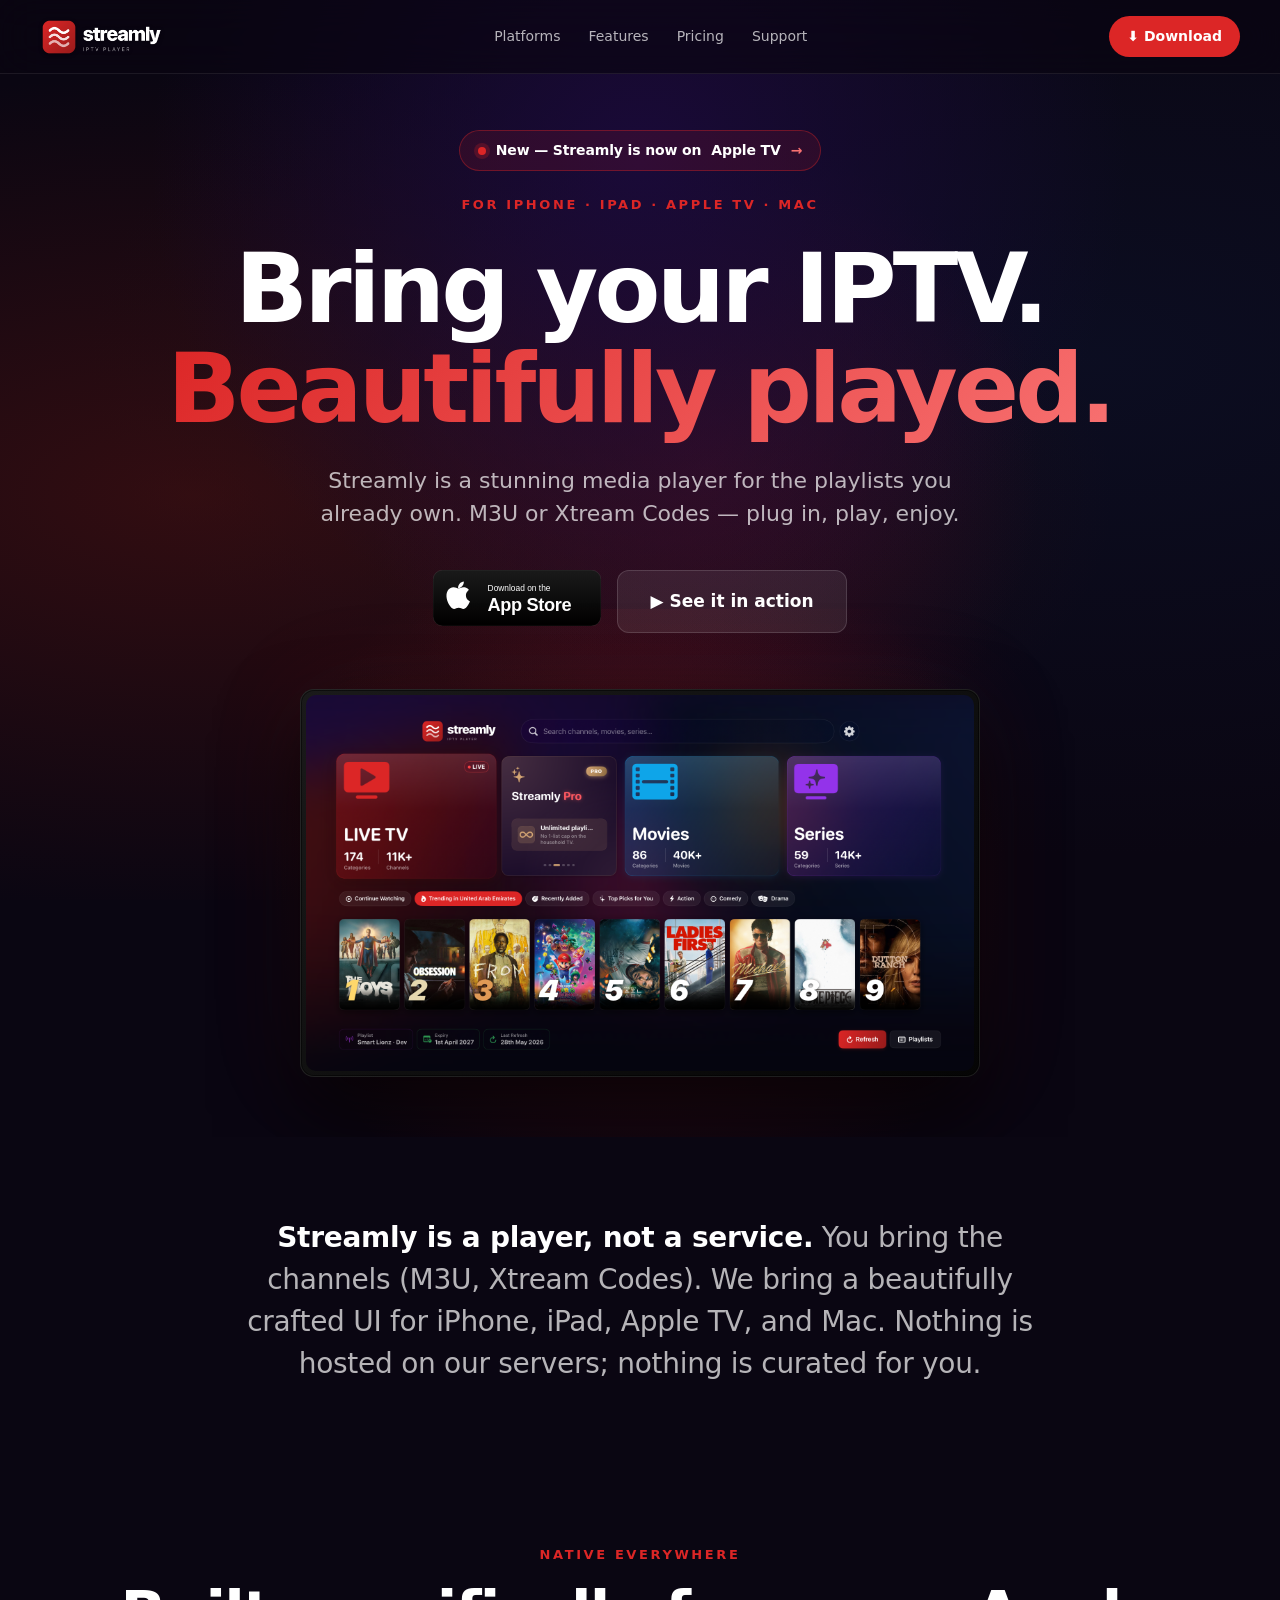
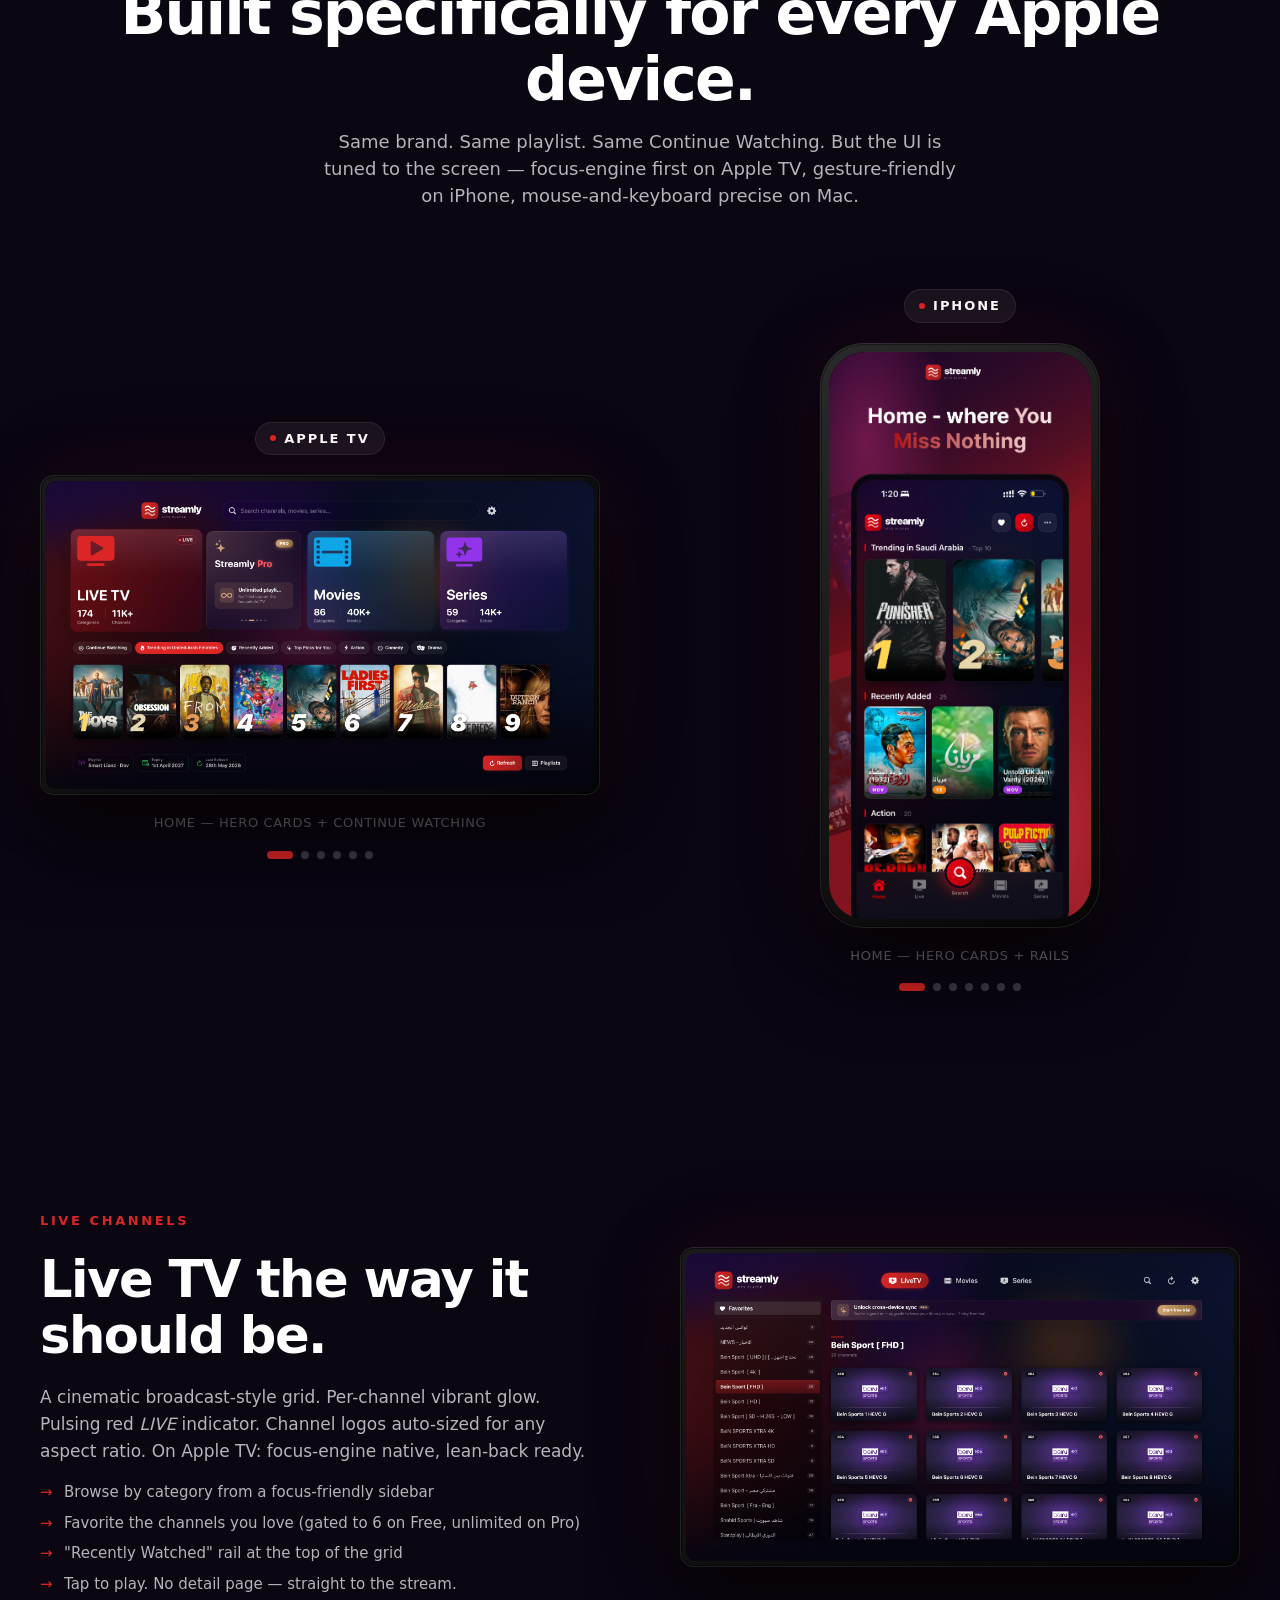
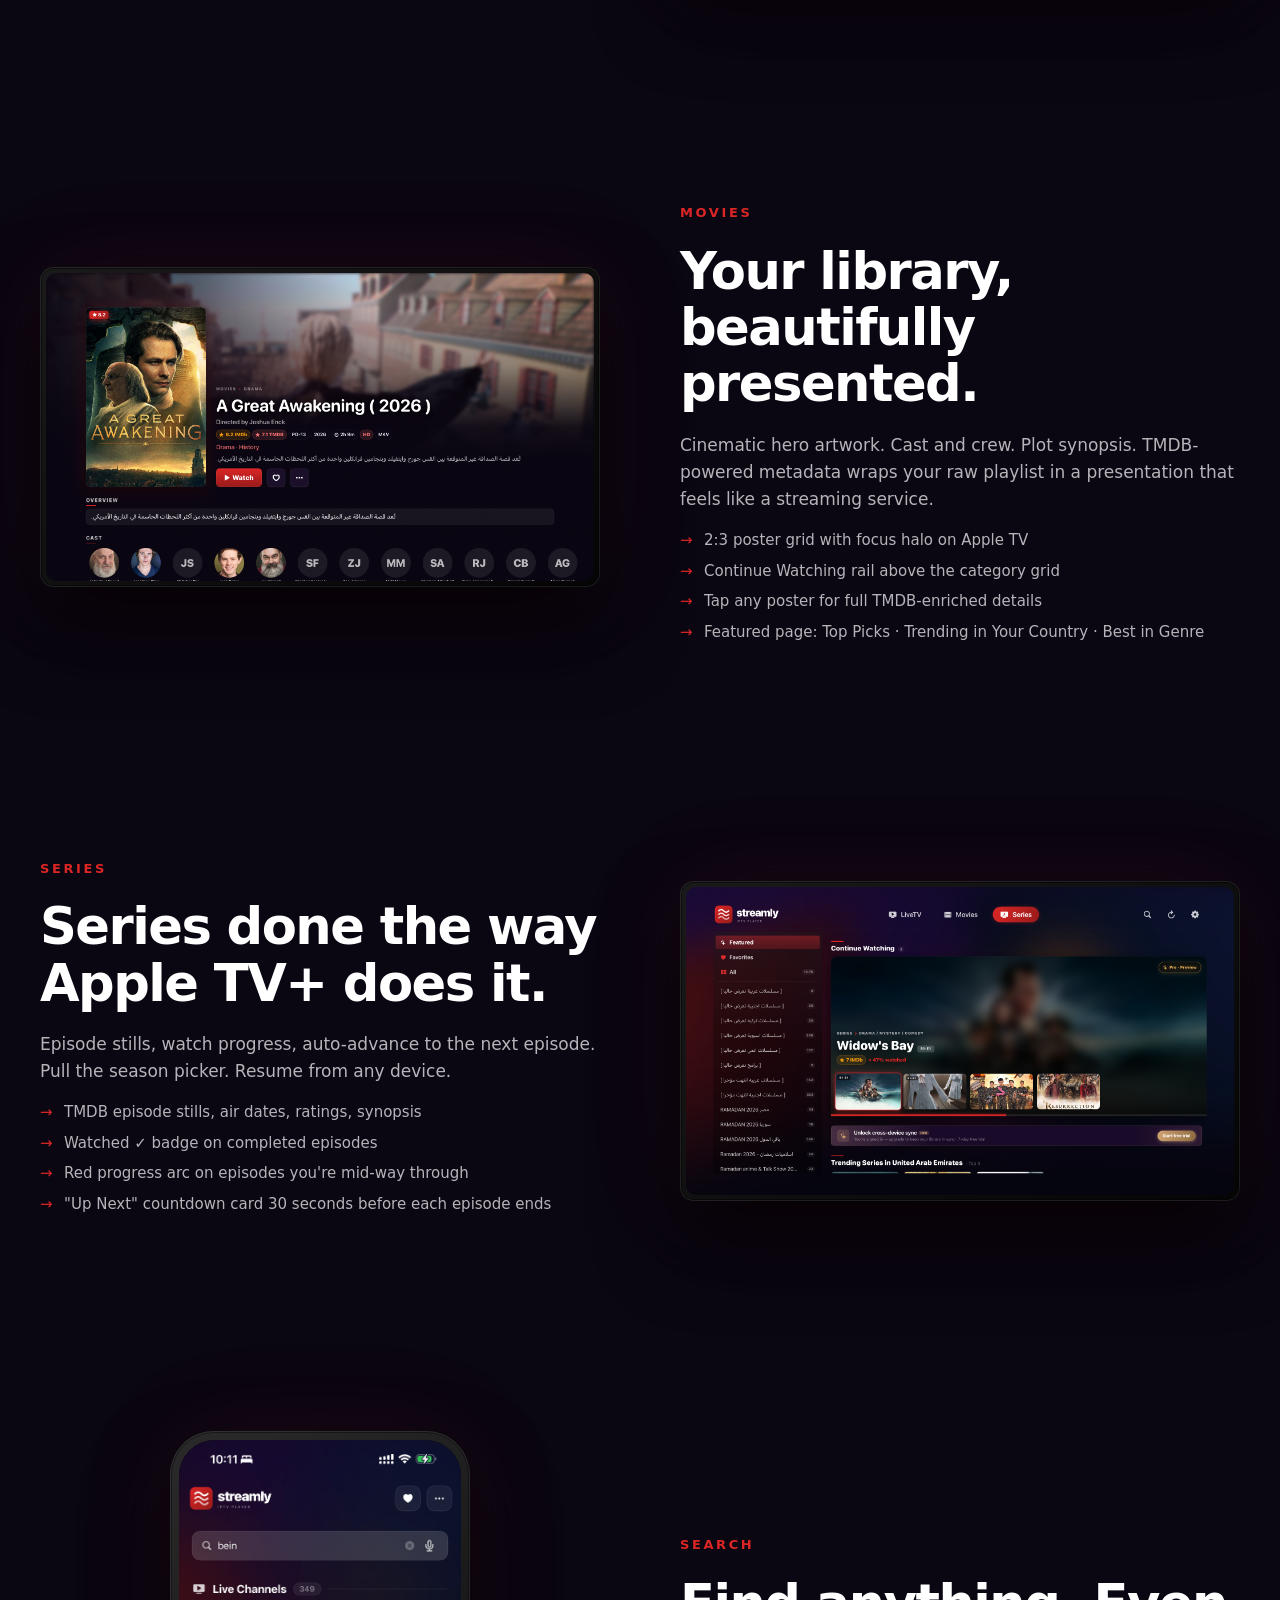
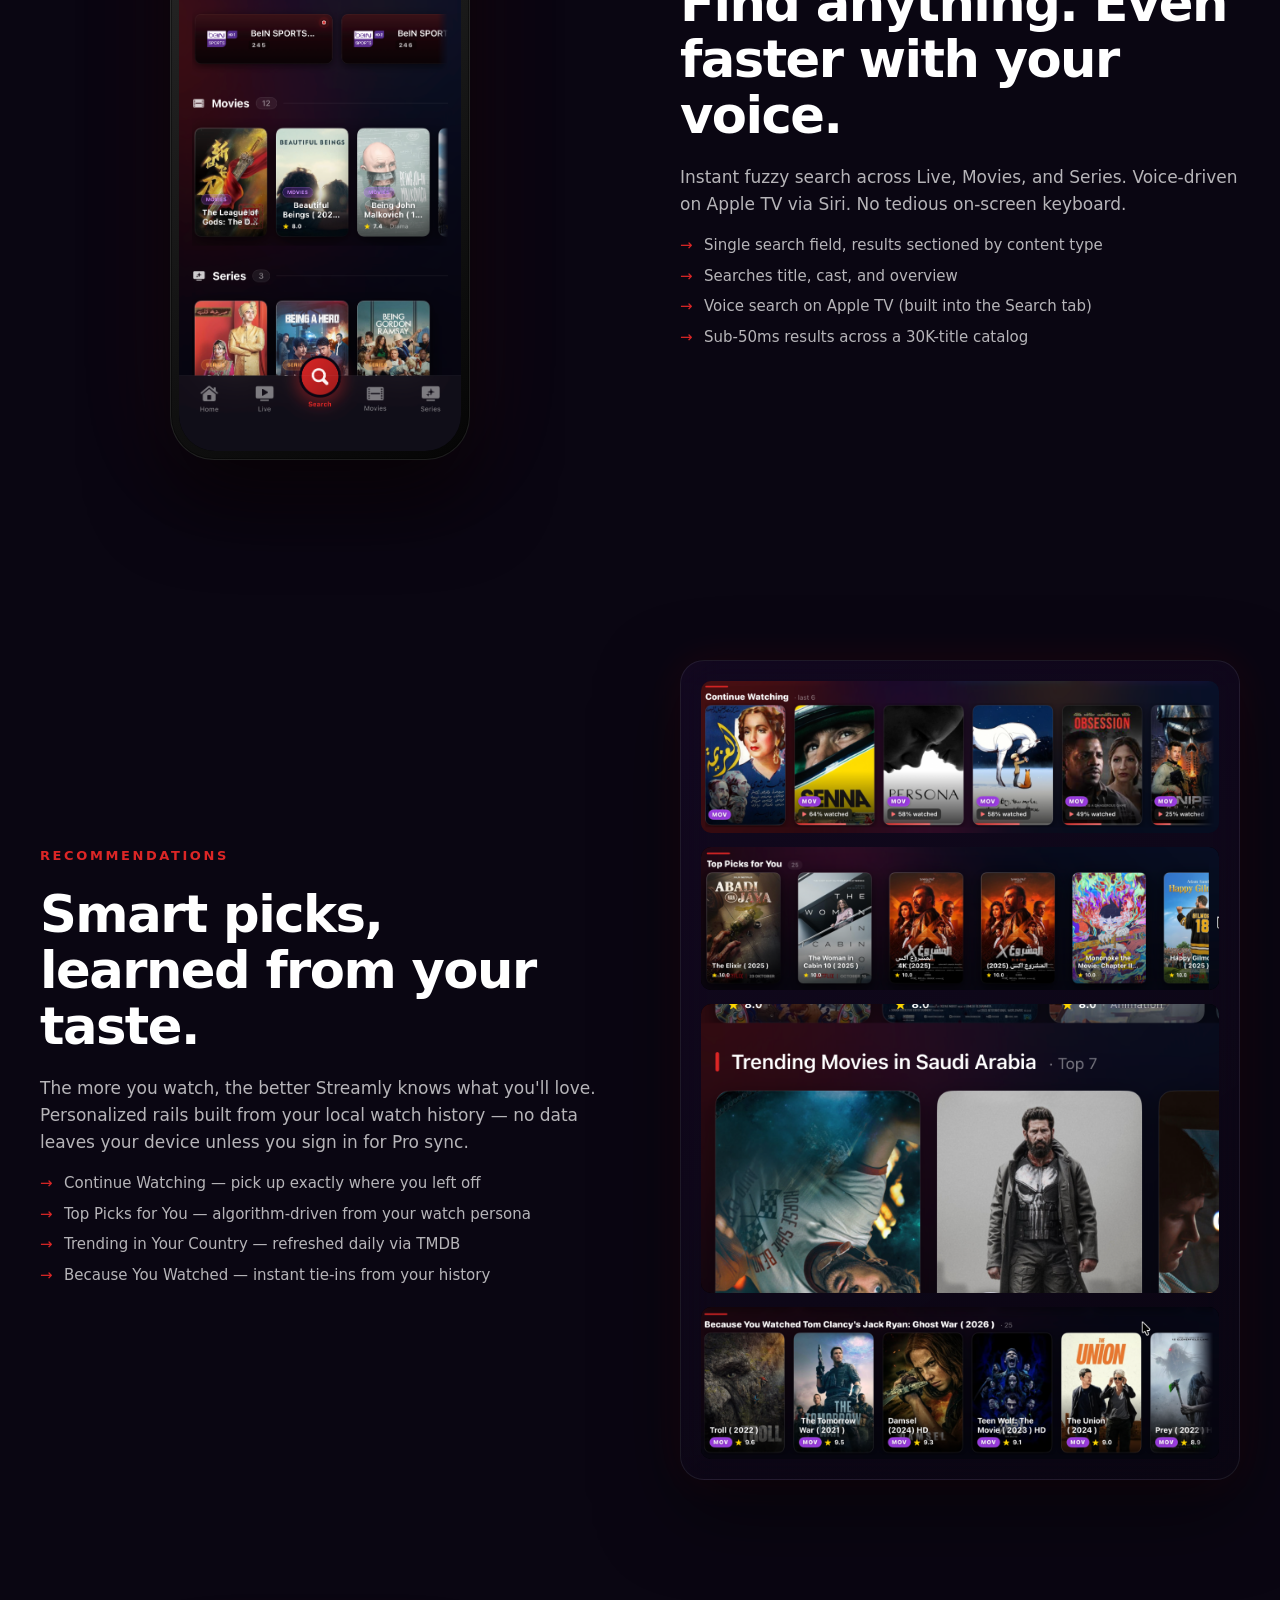
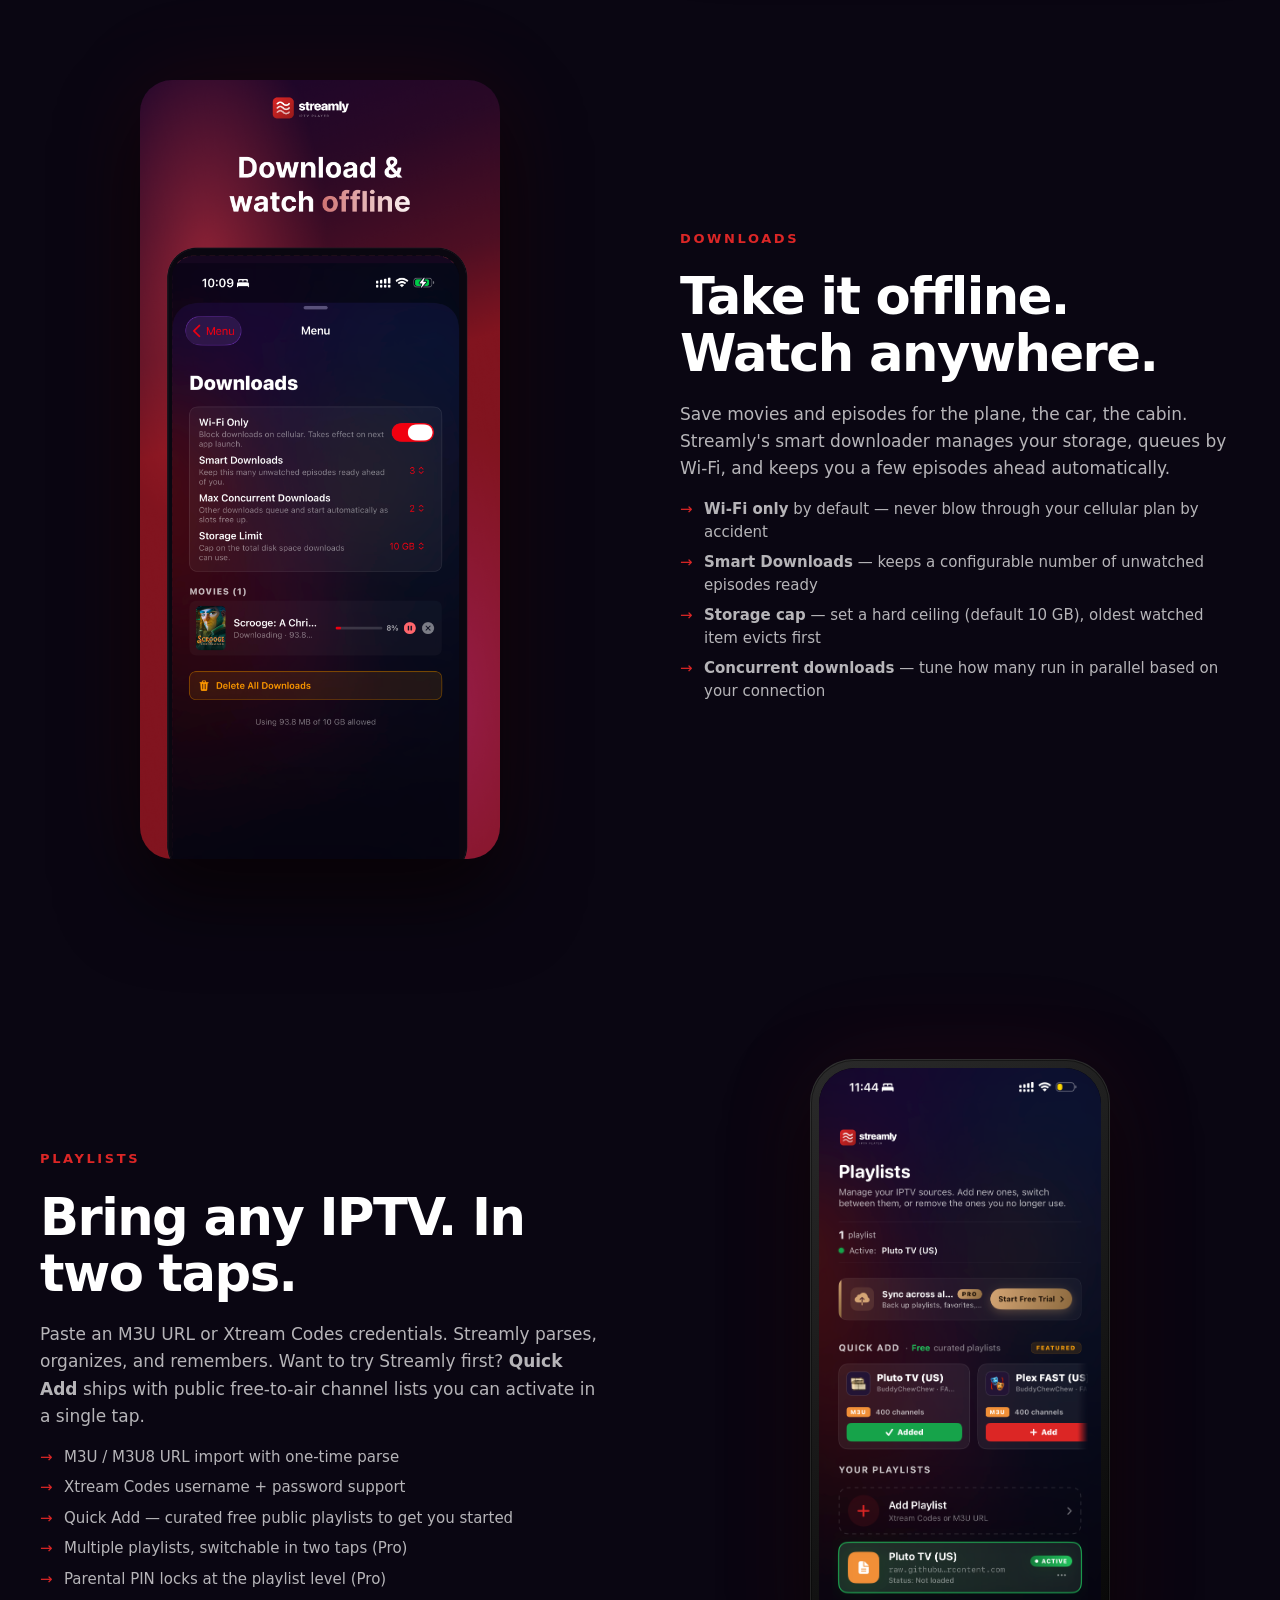
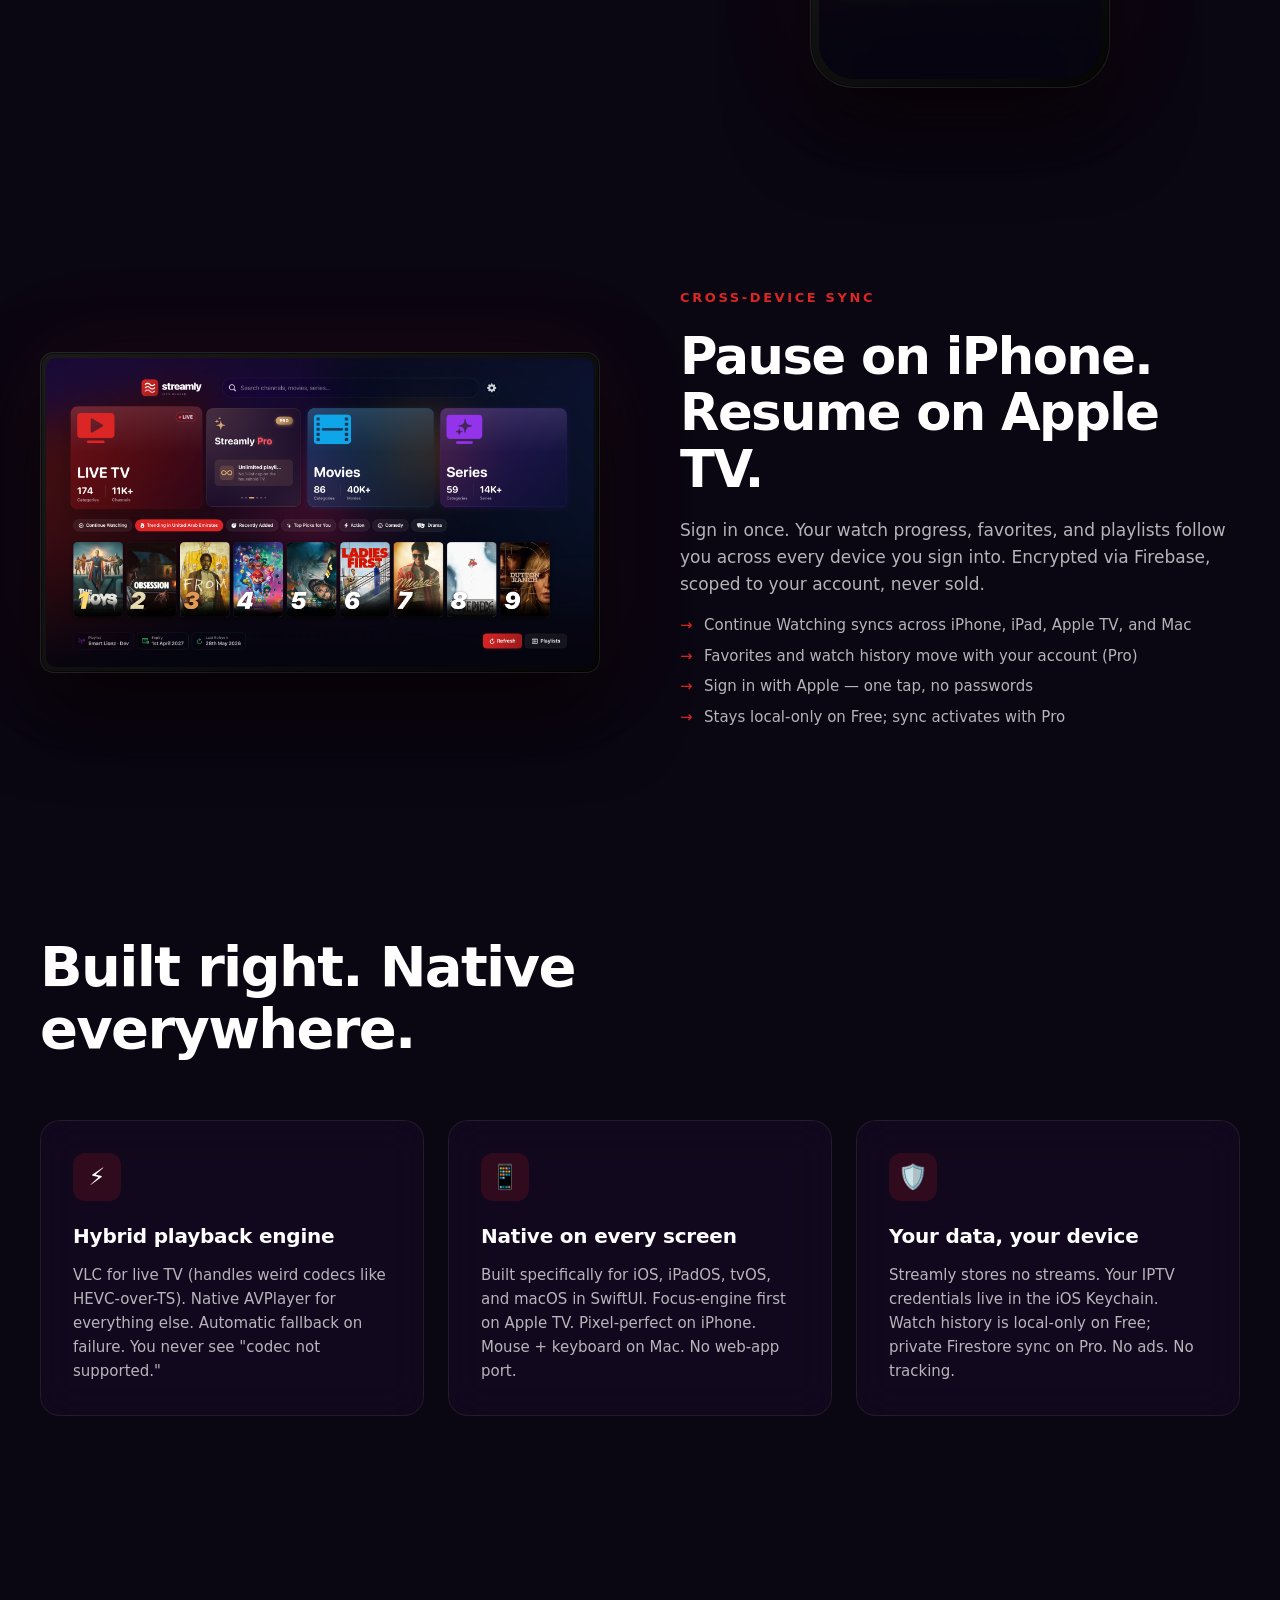
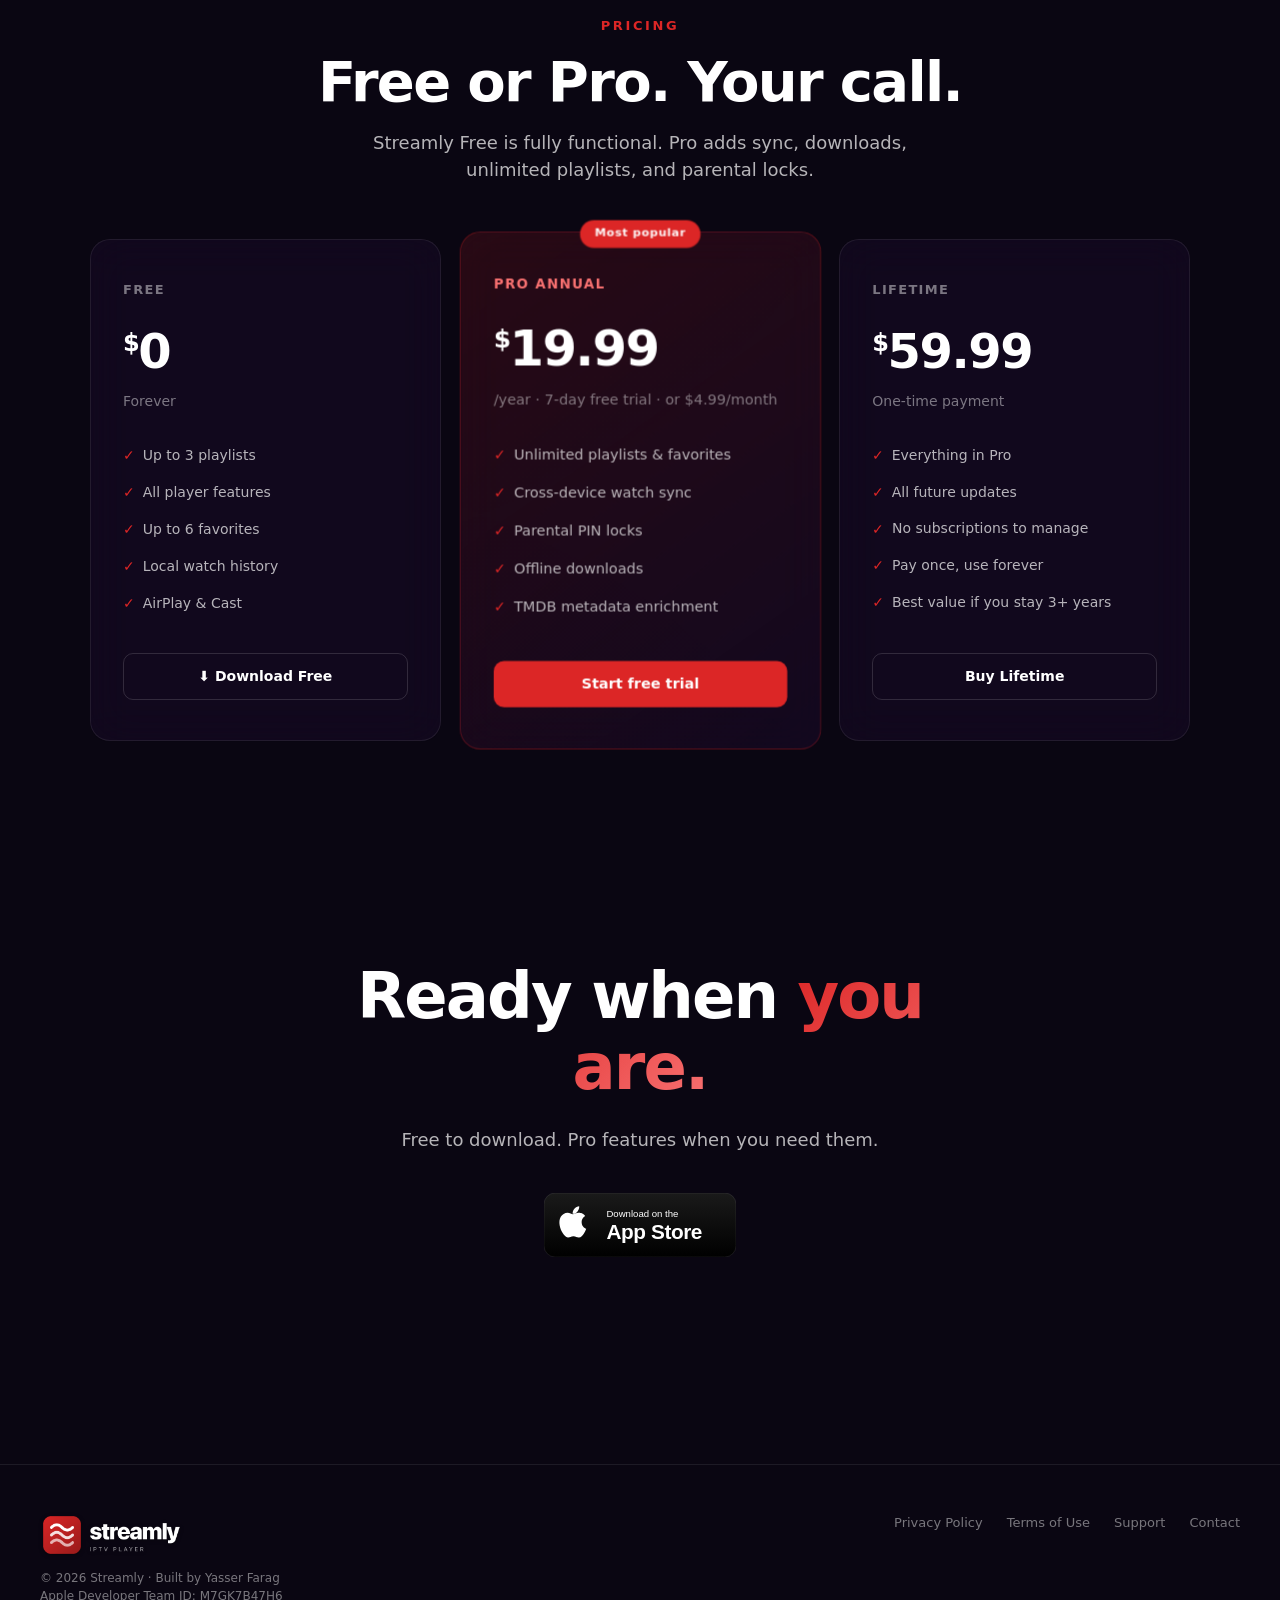
==== index.html @ 6a7c2c1f "Apple TV launch: live App Store links + hero launch pill; sync privacy policy - Hero: "New — Streaml" ====
<!doctype html>
<html lang="en">
<head>
<meta charset="utf-8">
<meta name="viewport" content="width=device-width, initial-scale=1">
<title>Streamly: IPTV Player — Your IPTV. Beautifully played.</title>
<meta name="description" content="Streamly: IPTV Player is a beautifully crafted media player for iPhone, iPad, Apple TV, and Mac. Bring your M3U or Xtream Codes playlist — we bring the player.">
<meta property="og:title" content="Streamly: IPTV Player">
<meta property="og:description" content="A stunning IPTV media player for iPhone, iPad, Apple TV & Mac. Bring your M3U or Xtream playlist — we bring the player.">
<meta property="og:type" content="website">
<meta property="og:image" content="assets/app-icon-1024.png">
<meta property="og:site_name" content="Streamly: IPTV Player">
<meta name="apple-itunes-app" content="app-id=PLACEHOLDER_ID">
<meta name="theme-color" content="#0A0612">
<link rel="icon" type="image/png" sizes="256x256" href="assets/app-icon-256.png">
<link rel="apple-touch-icon" href="assets/app-icon-256.png">
<link rel="stylesheet" href="styles.css">
<style>
/* Page-specific styles */

/* Hero */
.hero {
  min-height: 100vh;
  display: flex; align-items: center; justify-content: center;
  padding: 130px 40px 60px;
  text-align: center;
  position: relative;
  overflow: hidden;
}
.hero-inner { max-width: 1100px; position: relative; z-index: 2; }
.hero .eyebrow { color: var(--accent); font-size: 13px; font-weight: 700; letter-spacing: 0.2em; text-transform: uppercase; margin-bottom: 24px; }
.hero h1 { font-size: clamp(48px, 8vw, 96px); font-weight: 800; letter-spacing: -0.04em; line-height: 1.05; margin-bottom: 24px; }
.hero h1 .accent {
  background: linear-gradient(135deg, var(--accent), #F87171);
  -webkit-background-clip: text; background-clip: text; -webkit-text-fill-color: transparent;
}
.hero p.sub { font-size: clamp(18px, 2vw, 22px); color: var(--text-2); max-width: 700px; margin: 0 auto 40px; line-height: 1.5; }
.hero .ctas { display: flex; gap: 16px; justify-content: center; flex-wrap: wrap; margin-bottom: 56px; }
.hero .hero-tv-wrap {
  display: flex; justify-content: center;
  position: relative;
  margin-top: 40px;
}
.hero .hero-tv-wrap::before {
  content: '';
  position: absolute;
  inset: -80px;
  background: radial-gradient(circle, rgba(220,38,38,0.18) 0%, transparent 60%);
  z-index: -1;
}

/* Intro */
.intro { padding: 80px 40px; max-width: 900px; margin: 0 auto; text-align: center; }
.intro p { font-size: clamp(20px, 2.2vw, 28px); color: var(--text-2); line-height: 1.5; letter-spacing: -0.01em; }
.intro p strong { color: var(--text); font-weight: 700; }

/* Platforms showcase — iPhone + Apple TV carousels side-by-side */
.platforms { padding: 80px 40px 120px; max-width: 1320px; margin: 0 auto; }
.platforms .header { text-align: center; margin-bottom: 80px; }
.platforms .header .eyebrow { color: var(--accent); font-size: 13px; font-weight: 700; letter-spacing: 0.2em; text-transform: uppercase; margin-bottom: 16px; }
.platforms .header h2 { font-size: clamp(36px, 5vw, 60px); font-weight: 800; letter-spacing: -0.03em; line-height: 1.1; margin-bottom: 16px; }
.platforms .header p { color: var(--text-2); font-size: 18px; max-width: 640px; margin: 0 auto; line-height: 1.5; }
.platforms .grid {
  display: grid;
  grid-template-columns: 1fr 1fr;
  gap: 80px;
  align-items: center;
}
.platforms .device-block { display: flex; flex-direction: column; align-items: center; gap: 20px; }
.platforms .device-block .label {
  display: inline-flex; align-items: center; gap: 8px;
  font-size: 13px; font-weight: 700; letter-spacing: 0.15em; text-transform: uppercase;
  color: var(--text);
  padding: 6px 14px;
  background: rgba(255,255,255,0.06);
  border: 1px solid var(--border);
  border-radius: 100px;
}
.platforms .device-block .label::before {
  content: ''; width: 6px; height: 6px; background: var(--accent); border-radius: 50%;
}
.platforms .phone-frame { max-width: 280px; }
.platforms .tv-frame    { max-width: 560px; }

/* Feature section visual side — centers the phone or TV */
section.feature-section .visual {
  display: flex; justify-content: center; align-items: center;
  position: relative;
  min-height: 500px;
}
section.feature-section .visual::before {
  content: '';
  position: absolute;
  inset: 20px;
  background: radial-gradient(circle at center, rgba(220,38,38,0.15) 0%, transparent 65%);
  z-index: -1;
  filter: blur(20px);
}
/* Apple TV mockup gets a wider visual area than the phone */
section.feature-section .visual.tv { min-height: 380px; }
section.feature-section .visual.tv .tv-frame { max-width: 620px; }

/* Why Streamly */
.why { padding: 100px 40px; }
.why .inner { max-width: 1200px; margin: 0 auto; }
.why h2 { font-size: clamp(36px, 5vw, 56px); font-weight: 800; letter-spacing: -0.03em; line-height: 1.1; max-width: 800px; margin-bottom: 60px; }
.why .grid { display: grid; grid-template-columns: repeat(3, 1fr); gap: 24px; }
.why-card { background: rgba(24,10,40,0.5); border: 1px solid var(--border); border-radius: 20px; padding: 32px; backdrop-filter: blur(20px); }
.why-card .icon { width: 48px; height: 48px; border-radius: 12px; background: rgba(220,38,38,0.15); display: flex; align-items: center; justify-content: center; font-size: 24px; margin-bottom: 20px; }
.why-card h3 { font-size: 20px; font-weight: 700; margin-bottom: 12px; letter-spacing: -0.01em; }
.why-card p { color: var(--text-2); font-size: 15px; line-height: 1.6; }

/* Pricing */
.pricing { padding: 100px 40px; }
.pricing .inner { max-width: 1200px; margin: 0 auto; }
.pricing .header { text-align: center; margin-bottom: 56px; }
.pricing .header .eyebrow { color: var(--accent); font-size: 13px; font-weight: 700; letter-spacing: 0.2em; text-transform: uppercase; margin-bottom: 16px; }
.pricing .header h2 { font-size: clamp(36px, 5vw, 56px); font-weight: 800; letter-spacing: -0.03em; line-height: 1.1; margin-bottom: 16px; }
.pricing .header p { color: var(--text-2); font-size: 18px; max-width: 600px; margin: 0 auto; }
.pricing .plans { display: grid; grid-template-columns: repeat(3, 1fr); gap: 24px; max-width: 1100px; margin: 0 auto; }
.plan { background: rgba(24,10,40,0.5); border: 1px solid var(--border); border-radius: 20px; padding: 40px 32px; backdrop-filter: blur(20px); display: flex; flex-direction: column; }
.plan.featured { background: linear-gradient(145deg, rgba(220,38,38,0.15), rgba(24,10,40,0.6)); border-color: rgba(220,38,38,0.3); transform: scale(1.03); position: relative; }
.plan.featured .badge { position: absolute; top: -12px; left: 50%; transform: translateX(-50%); background: var(--accent); color: white; padding: 5px 14px; border-radius: 100px; font-size: 11px; font-weight: 700; letter-spacing: 0.05em; }
.plan .name { font-size: 13px; font-weight: 700; letter-spacing: 0.1em; text-transform: uppercase; color: var(--text-3); margin-bottom: 16px; }
.plan.featured .name { color: var(--accent-light); }
.plan .price { font-size: 48px; font-weight: 800; letter-spacing: -0.03em; }
.plan .price .currency { font-size: 24px; vertical-align: super; }
.plan .period { color: var(--text-3); font-size: 14px; margin-top: 4px; margin-bottom: 24px; }
.plan ul { list-style: none; flex: 1; margin-bottom: 32px; }
.plan li { padding: 8px 0; font-size: 14px; color: var(--text-2); display: flex; gap: 8px; align-items: flex-start; }
.plan li::before { content: '✓'; color: var(--accent); flex-shrink: 0; }
.plan .cta { text-align: center; padding: 12px; border-radius: 10px; font-size: 14px; font-weight: 600; }
.plan .cta.outline { background: transparent; border: 1px solid var(--border-strong); color: var(--text); }
.plan .cta.solid { background: var(--accent); color: white; }

/* Bottom CTA */
.bottom-cta { padding: 120px 40px; text-align: center; max-width: 800px; margin: 0 auto; }
.bottom-cta h2 { font-size: clamp(36px, 5vw, 64px); font-weight: 800; letter-spacing: -0.03em; line-height: 1.1; margin-bottom: 24px; }
.bottom-cta h2 .accent { background: linear-gradient(135deg, var(--accent), var(--accent-light)); -webkit-background-clip: text; background-clip: text; -webkit-text-fill-color: transparent; }
.bottom-cta p { color: var(--text-2); font-size: 18px; margin-bottom: 40px; }

@media (max-width: 900px) {
  .platforms .grid { grid-template-columns: 1fr; gap: 60px; }
  .platforms .tv-frame { max-width: 100%; }
}
@media (max-width: 768px) {
  .hero { padding: 90px 20px 40px; }
  .intro { padding: 40px 20px; }
  .platforms { padding: 60px 20px 80px; }
  section.feature-section .visual { min-height: auto; }
  .phone-frame.hero-phone { max-width: 260px; transform: none; }
  .why { padding: 60px 20px; }
  .why .grid { grid-template-columns: 1fr; }
  .pricing { padding: 60px 20px; }
  .pricing .plans { grid-template-columns: 1fr; }
  .plan.featured { transform: none; }
  .bottom-cta { padding: 80px 20px; }
  .app-store-badge { height: 48px; }
  .phone-duo { min-height: 480px; }
  .phone-duo .phone-frame { max-width: 200px; }
  .phone-duo .phone-frame.back { transform: translate(-50px, -20px) rotate(-6deg); }
  .phone-duo .phone-frame.front { transform: translate(50px, 20px) rotate(4deg); }
}
/* Launch announcement pill — Apple TV now live on the App Store */
.hero .launch-pill {
  display: inline-flex; align-items: center; gap: 10px;
  margin-bottom: 24px; padding: 9px 18px; border-radius: 100px;
  background: rgba(220,38,38,0.12); border: 1px solid rgba(220,38,38,0.38);
  color: var(--text); font-size: 14px; font-weight: 600; letter-spacing: -0.01em;
  transition: transform .2s, background .2s, border-color .2s;
}
.hero .launch-pill:hover { transform: translateY(-1px); background: rgba(220,38,38,0.18); border-color: rgba(220,38,38,0.6); color: var(--text); }
.hero .launch-pill .dot { width: 8px; height: 8px; border-radius: 50%; background: var(--accent); box-shadow: 0 0 0 4px rgba(220,38,38,0.22); }
.hero .launch-pill strong { font-weight: 800; }
.hero .launch-pill .arrow { color: var(--accent-light); font-weight: 700; }
@media (max-width: 768px) { .hero .launch-pill { font-size: 13px; } }
</style>
</head>
<body>

<nav class="site-nav">
  <a href="/" class="logo-img" aria-label="Streamly home">
    <img src="assets/logo-horizontal.png" alt="Streamly">
  </a>
  <div class="nav-links">
    <a href="#platforms">Platforms</a>
    <a href="#features">Features</a>
    <a href="#pricing">Pricing</a>
    <a href="support.html">Support</a>
  </div>
  <a href="https://apps.apple.com/app/id6769753335" target="_blank" rel="noopener" class="cta">⬇ Download</a>
</nav>

<!-- ───────── HERO ───────── -->
<section class="hero">
  <div class="hero-inner">
    <a class="launch-pill" href="https://apps.apple.com/app/id6769753335" target="_blank" rel="noopener">
      <span class="dot"></span> New — Streamly is now on <strong>Apple&nbsp;TV</strong> <span class="arrow">→</span>
    </a>
    <div class="eyebrow">For iPhone · iPad · Apple TV · Mac</div>
    <h1>Bring your IPTV.<br/><span class="accent">Beautifully played.</span></h1>
    <p class="sub">Streamly is a stunning media player for the playlists you already own. M3U or Xtream Codes — plug in, play, enjoy.</p>
    <div class="ctas">
      <a href="https://apps.apple.com/app/id6769753335" target="_blank" rel="noopener" aria-label="Download on the App Store">
        <img src="assets/app-store-badge.svg" alt="Download on the App Store" class="app-store-badge">
      </a>
      <a href="#platforms" class="btn secondary large">▶ See it in action</a>
    </div>
    <div class="hero-tv-wrap">
      <div class="tv-frame large">
        <img src="assets/appletv-home.png" alt="Streamly home screen on Apple TV">
      </div>
    </div>
  </div>
</section>

<!-- ───────── INTRO ───────── -->
<section class="intro">
  <p><strong>Streamly is a player, not a service.</strong> You bring the channels (M3U, Xtream Codes). We bring a beautifully crafted UI for iPhone, iPad, Apple TV, and Mac. Nothing is hosted on our servers; nothing is curated for you.</p>
</section>

<!-- ───────── PLATFORMS — IPHONE + APPLE TV CAROUSELS ───────── -->
<section class="platforms" id="platforms">
  <div class="header">
    <div class="eyebrow">Native everywhere</div>
    <h2>Built specifically for every Apple device.</h2>
    <p>Same brand. Same playlist. Same Continue Watching. But the UI is tuned to the screen — focus-engine first on Apple TV, gesture-friendly on iPhone, mouse-and-keyboard precise on Mac.</p>
  </div>
  <div class="grid">

    <!-- Apple TV carousel (larger, the showcase device) -->
    <div class="device-block">
      <div class="label">Apple TV</div>
      <div class="carousel-wrapper">
        <div class="tv-frame">
          <div class="carousel-track" data-carousel data-autoplay="5000">
            <img class="carousel-slide active" src="assets/appletv-home.png"                    alt="Home"               data-caption="Home — hero cards + Continue Watching">
            <img class="carousel-slide"        src="assets/appletv-livechannels.png"            alt="Live Channels"      data-caption="Live Channels — broadcast-style grid">
            <img class="carousel-slide"        src="assets/appletv-movies.png"                  alt="Movies grid"        data-caption="Movies — category sidebar + poster grid">
            <img class="carousel-slide"        src="assets/appletv-moviedetails.png"            alt="Movie details"      data-caption="Movie details — cast, synopsis, Watch">
            <img class="carousel-slide"        src="assets/appletv-series-continuewatching.png" alt="Series Continue Watching" data-caption="Series — Continue Watching hero">
            <img class="carousel-slide"        src="assets/appletv-series.png"                  alt="Series Featured"    data-caption="Series — Trending in your country">
          </div>
        </div>
        <div class="carousel-caption" data-carousel-caption></div>
        <div class="carousel-dots" data-carousel-dots></div>
      </div>
    </div>

    <!-- iPhone carousel -->
    <div class="device-block">
      <div class="label">iPhone</div>
      <div class="carousel-wrapper">
        <div class="phone-frame">
          <div class="carousel-track" data-carousel data-autoplay="4500">
            <img class="carousel-slide active" src="assets/iphone-home.png"           alt="Home"           data-caption="Home — hero cards + rails">
            <img class="carousel-slide"        src="assets/iphone-favorites.png"      alt="Live Channels"  data-caption="Live Channels — channel grid">
            <img class="carousel-slide"        src="assets/iphone-movies.png"         alt="Movies"         data-caption="Movies — poster grid">
            <img class="carousel-slide"        src="assets/iphone-movie-details.png"  alt="Movie details"  data-caption="Movie details — TMDB-enriched">
            <img class="carousel-slide"        src="assets/iphone-series-details.png" alt="Series details" data-caption="Series details — episode picker">
            <img class="carousel-slide"        src="assets/iphone-search.png"         alt="Search"         data-caption="Advanced search — voice or text">
            <img class="carousel-slide"        src="assets/iphone-playlists.png"      alt="Playlists"      data-caption="Playlists — M3U or Xtream import">
          </div>
        </div>
        <div class="carousel-caption" data-carousel-caption></div>
        <div class="carousel-dots" data-carousel-dots></div>
      </div>
    </div>

  </div>
</section>

<!-- ───────── LIVE CHANNELS ───────── -->
<section class="feature-section" id="features">
  <div class="inner">
    <div class="copy">
      <div class="eyebrow">Live channels</div>
      <h2>Live TV the way it should be.</h2>
      <p>A cinematic broadcast-style grid. Per-channel vibrant glow. Pulsing red <em>LIVE</em> indicator. Channel logos auto-sized for any aspect ratio. On Apple TV: focus-engine native, lean-back ready.</p>
      <ul>
        <li>Browse by category from a focus-friendly sidebar</li>
        <li>Favorite the channels you love (gated to 6 on Free, unlimited on Pro)</li>
        <li>"Recently Watched" rail at the top of the grid</li>
        <li>Tap to play. No detail page — straight to the stream.</li>
      </ul>
    </div>
    <div class="visual tv">
      <div class="tv-frame">
        <img src="assets/appletv-livechannels.png" alt="Streamly live channels on Apple TV">
      </div>
    </div>
  </div>
</section>

<!-- ───────── MOVIES ───────── -->
<section class="feature-section reverse">
  <div class="inner">
    <div class="copy">
      <div class="eyebrow">Movies</div>
      <h2>Your library, beautifully presented.</h2>
      <p>Cinematic hero artwork. Cast and crew. Plot synopsis. TMDB-powered metadata wraps your raw playlist in a presentation that feels like a streaming service.</p>
      <ul>
        <li>2:3 poster grid with focus halo on Apple TV</li>
        <li>Continue Watching rail above the category grid</li>
        <li>Tap any poster for full TMDB-enriched details</li>
        <li>Featured page: Top Picks · Trending in Your Country · Best in Genre</li>
      </ul>
    </div>
    <div class="visual tv">
      <div class="tv-frame">
        <img src="assets/appletv-moviedetails.png" alt="Streamly movie details on Apple TV">
      </div>
    </div>
  </div>
</section>

<!-- ───────── SERIES ───────── -->
<section class="feature-section">
  <div class="inner">
    <div class="copy">
      <div class="eyebrow">Series</div>
      <h2>Series done the way Apple TV+ does it.</h2>
      <p>Episode stills, watch progress, auto-advance to the next episode. Pull the season picker. Resume from any device.</p>
      <ul>
        <li>TMDB episode stills, air dates, ratings, synopsis</li>
        <li>Watched ✓ badge on completed episodes</li>
        <li>Red progress arc on episodes you're mid-way through</li>
        <li>"Up Next" countdown card 30 seconds before each episode ends</li>
      </ul>
    </div>
    <div class="visual tv">
      <div class="tv-frame">
        <img src="assets/appletv-series-continuewatching.png" alt="Streamly series Continue Watching on Apple TV">
      </div>
    </div>
  </div>
</section>

<!-- ───────── SEARCH ───────── -->
<section class="feature-section reverse">
  <div class="inner">
    <div class="copy">
      <div class="eyebrow">Search</div>
      <h2>Find anything. Even faster with your voice.</h2>
      <p>Instant fuzzy search across Live, Movies, and Series. Voice-driven on Apple TV via Siri. No tedious on-screen keyboard.</p>
      <ul>
        <li>Single search field, results sectioned by content type</li>
        <li>Searches title, cast, and overview</li>
        <li>Voice search on Apple TV (built into the Search tab)</li>
        <li>Sub-50ms results across a 30K-title catalog</li>
      </ul>
    </div>
    <div class="visual">
      <div class="phone-frame">
        <img src="assets/iphone-search.png" alt="Streamly advanced search">
      </div>
    </div>
  </div>
</section>

<!-- ───────── RECOMMENDATIONS ───────── -->
<section class="feature-section">
  <div class="inner">
    <div class="copy">
      <div class="eyebrow">Recommendations</div>
      <h2>Smart picks, learned from your taste.</h2>
      <p>The more you watch, the better Streamly knows what you'll love. Personalized rails built from your local watch history — no data leaves your device unless you sign in for Pro sync.</p>
      <ul>
        <li>Continue Watching — pick up exactly where you left off</li>
        <li>Top Picks for You — algorithm-driven from your watch persona</li>
        <li>Trending in Your Country — refreshed daily via TMDB</li>
        <li>Because You Watched — instant tie-ins from your history</li>
      </ul>
    </div>
    <div class="visual">
      <div class="rail-stack">
        <img src="assets/rail-continue-watching.png" alt="Continue Watching rail">
        <img src="assets/rail-top-picks.png" alt="Top Picks for You rail">
        <img src="assets/rail-trending.png" alt="Trending in your country rail">
        <img src="assets/rail-because-you-watched.png" alt="Because You Watched rail">
      </div>
    </div>
  </div>
</section>

<!-- ───────── DOWNLOADS (NEW) ───────── -->
<section class="feature-section reverse">
  <div class="inner">
    <div class="copy">
      <div class="eyebrow">Downloads</div>
      <h2>Take it offline. Watch anywhere.</h2>
      <p>Save movies and episodes for the plane, the car, the cabin. Streamly's smart downloader manages your storage, queues by Wi-Fi, and keeps you a few episodes ahead automatically.</p>
      <ul>
        <li><strong>Wi-Fi only</strong> by default — never blow through your cellular plan by accident</li>
        <li><strong>Smart Downloads</strong> — keeps a configurable number of unwatched episodes ready</li>
        <li><strong>Storage cap</strong> — set a hard ceiling (default 10 GB), oldest watched item evicts first</li>
        <li><strong>Concurrent downloads</strong> — tune how many run in parallel based on your connection</li>
      </ul>
    </div>
    <div class="visual">
      <img src="assets/iphone-offline.png" alt="Streamly Downloads — download and watch offline" style="max-width: 360px; width: 100%; height: auto; border-radius: 32px; box-shadow: 0 40px 80px rgba(0,0,0,0.65), 0 0 100px rgba(220,38,38,0.10);">
    </div>
  </div>
</section>

<!-- ───────── PLAYLISTS + QUICK ADD ───────── -->
<section class="feature-section">
  <div class="inner">
    <div class="copy">
      <div class="eyebrow">Playlists</div>
      <h2>Bring any IPTV. In two taps.</h2>
      <p>Paste an M3U URL or Xtream Codes credentials. Streamly parses, organizes, and remembers. Want to try Streamly first? <strong>Quick Add</strong> ships with public free-to-air channel lists you can activate in a single tap.</p>
      <ul>
        <li>M3U / M3U8 URL import with one-time parse</li>
        <li>Xtream Codes username + password support</li>
        <li>Quick Add — curated free public playlists to get you started</li>
        <li>Multiple playlists, switchable in two taps (Pro)</li>
        <li>Parental PIN locks at the playlist level (Pro)</li>
      </ul>
    </div>
    <div class="visual">
      <div class="phone-frame">
        <img src="assets/iphone-playlists.png" alt="Streamly playlist management on iPhone">
      </div>
    </div>
  </div>
</section>

<!-- ───────── CROSS-DEVICE SYNC ───────── -->
<section class="feature-section reverse">
  <div class="inner">
    <div class="copy">
      <div class="eyebrow">Cross-device sync</div>
      <h2>Pause on iPhone. Resume on Apple TV.</h2>
      <p>Sign in once. Your watch progress, favorites, and playlists follow you across every device you sign into. Encrypted via Firebase, scoped to your account, never sold.</p>
      <ul>
        <li>Continue Watching syncs across iPhone, iPad, Apple TV, and Mac</li>
        <li>Favorites and watch history move with your account (Pro)</li>
        <li>Sign in with Apple — one tap, no passwords</li>
        <li>Stays local-only on Free; sync activates with Pro</li>
      </ul>
    </div>
    <div class="visual tv">
      <div class="tv-frame">
        <img src="assets/appletv-home.png" alt="Streamly home on Apple TV showing the Pro cross-device sync banner">
      </div>
    </div>
  </div>
</section>

<!-- ───────── WHY STREAMLY ───────── -->
<section class="why">
  <div class="inner">
    <h2>Built right. Native everywhere.</h2>
    <div class="grid">
      <div class="why-card">
        <div class="icon">⚡</div>
        <h3>Hybrid playback engine</h3>
        <p>VLC for live TV (handles weird codecs like HEVC-over-TS). Native AVPlayer for everything else. Automatic fallback on failure. You never see "codec not supported."</p>
      </div>
      <div class="why-card">
        <div class="icon">📱</div>
        <h3>Native on every screen</h3>
        <p>Built specifically for iOS, iPadOS, tvOS, and macOS in SwiftUI. Focus-engine first on Apple TV. Pixel-perfect on iPhone. Mouse + keyboard on Mac. No web-app port.</p>
      </div>
      <div class="why-card">
        <div class="icon">🛡️</div>
        <h3>Your data, your device</h3>
        <p>Streamly stores no streams. Your IPTV credentials live in the iOS Keychain. Watch history is local-only on Free; private Firestore sync on Pro. No ads. No tracking.</p>
      </div>
    </div>
  </div>
</section>

<!-- ───────── PRICING ───────── -->
<section class="pricing" id="pricing">
  <div class="inner">
    <div class="header">
      <div class="eyebrow">Pricing</div>
      <h2>Free or Pro. Your call.</h2>
      <p>Streamly Free is fully functional. Pro adds sync, downloads, unlimited playlists, and parental locks.</p>
    </div>
    <div class="plans">
      <div class="plan">
        <div class="name">Free</div>
        <div class="price"><span class="currency">$</span>0</div>
        <div class="period">Forever</div>
        <ul>
          <li>Up to 3 playlists</li>
          <li>All player features</li>
          <li>Up to 6 favorites</li>
          <li>Local watch history</li>
          <li>AirPlay & Cast</li>
        </ul>
        <a href="https://apps.apple.com/app/id6769753335" target="_blank" rel="noopener" class="cta outline">⬇ Download Free</a>
      </div>
      <div class="plan featured">
        <div class="badge">Most popular</div>
        <div class="name">Pro Annual</div>
        <div class="price"><span class="currency">$</span>19.99</div>
        <div class="period">/year · 7-day free trial · or $4.99/month</div>
        <ul>
          <li>Unlimited playlists & favorites</li>
          <li>Cross-device watch sync</li>
          <li>Parental PIN locks</li>
          <li>Offline downloads</li>
          <li>TMDB metadata enrichment</li>
        </ul>
        <a href="https://apps.apple.com/app/id6769753335" target="_blank" rel="noopener" class="cta solid">Start free trial</a>
      </div>
      <div class="plan">
        <div class="name">Lifetime</div>
        <div class="price"><span class="currency">$</span>59.99</div>
        <div class="period">One-time payment</div>
        <ul>
          <li>Everything in Pro</li>
          <li>All future updates</li>
          <li>No subscriptions to manage</li>
          <li>Pay once, use forever</li>
          <li>Best value if you stay 3+ years</li>
        </ul>
        <a href="https://apps.apple.com/app/id6769753335" target="_blank" rel="noopener" class="cta outline">Buy Lifetime</a>
      </div>
    </div>
  </div>
</section>

<!-- ───────── BOTTOM CTA ───────── -->
<section class="bottom-cta">
  <h2>Ready when <span class="accent">you are.</span></h2>
  <p>Free to download. Pro features when you need them.</p>
  <a href="https://apps.apple.com/app/id6769753335" target="_blank" rel="noopener" aria-label="Download on the App Store">
    <img src="assets/app-store-badge.svg" alt="Download on the App Store" class="app-store-badge" style="height: 64px;">
  </a>
</section>

<!-- ───────── FOOTER ───────── -->
<footer class="site-footer">
  <div class="inner">
    <div class="brand">
      <a href="/" class="logo-img">
        <img src="assets/logo-horizontal.png" alt="Streamly">
      </a>
      <p>© 2026 Streamly · Built by Yasser Farag<br/>Apple Developer Team ID: M7GK7B47H6</p>
    </div>
    <div class="links">
      <a href="privacy.html">Privacy Policy</a>
      <a href="terms.html">Terms of Use</a>
      <a href="support.html">Support</a>
      <a href="mailto:streamlyiptvpro@gmail.com">Contact</a>
    </div>
  </div>
</footer>

<script src="carousel.js" defer></script>
</body>
</html>
---- styles.css ----
/* Streamly Marketing Website — Shared Styles
   Cinematic Dark theme. Mirrors AppBackground.swift dark palette
   (#0A0612 base + red/purple/blue radial washes). */

* { box-sizing: border-box; margin: 0; padding: 0; }

:root {
  --bg-base: #0A0612;
  --bg-deep: #03040E;
  --surface: #180A28;
  --surface-elevated: #231435;
  --accent: #DC2626;
  --accent-deep: #991B1B;
  --accent-light: #F87171;
  --text: #ffffff;
  --text-2: rgba(255,255,255,0.70);
  --text-3: rgba(255,255,255,0.45);
  --border: rgba(255,255,255,0.08);
  --border-strong: rgba(255,255,255,0.14);
}

html { scroll-behavior: smooth; }
html, body {
  background: var(--bg-base);
  color: var(--text);
  font-family: -apple-system, BlinkMacSystemFont, "SF Pro Display", "Inter", system-ui, sans-serif;
  min-height: 100vh;
  line-height: 1.5;
  -webkit-font-smoothing: antialiased;
  -moz-osx-font-smoothing: grayscale;
}
body {
  background:
    radial-gradient(circle at 50% 18%, #1A0A38 0%, transparent 50%),
    radial-gradient(ellipse at 15% 55%, rgba(90,20,16,0.5) 0%, transparent 60%),
    radial-gradient(circle at 55% 52%, rgba(74,14,46,0.55) 0%, transparent 40%),
    radial-gradient(ellipse at 85% 40%, rgba(14,24,56,0.4) 0%, transparent 65%),
    var(--bg-base);
  background-attachment: fixed;
}

a { color: var(--accent-light); text-decoration: none; transition: color 0.15s; }
a:hover { color: var(--accent); }
::selection { background: var(--accent); color: white; }

/* Navigation */
nav.site-nav {
  position: fixed; top: 0; left: 0; right: 0; z-index: 100;
  padding: 16px 40px;
  display: flex; justify-content: space-between; align-items: center;
  backdrop-filter: blur(20px); -webkit-backdrop-filter: blur(20px);
  background: rgba(10,6,18,0.65);
  border-bottom: 1px solid var(--border);
}
nav.site-nav .logo {
  font-weight: 800; font-size: 22px; letter-spacing: -0.02em;
  color: var(--text); text-decoration: none;
}
nav.site-nav .logo span { color: var(--accent); }
nav.site-nav .nav-links { display: flex; gap: 28px; align-items: center; }
nav.site-nav .nav-links a {
  color: var(--text-2); font-size: 14px; font-weight: 500;
  text-decoration: none;
}
nav.site-nav .nav-links a:hover { color: var(--text); }
nav.site-nav .cta {
  background: var(--accent); color: white;
  padding: 10px 18px; border-radius: 100px;
  font-size: 14px; font-weight: 600;
  text-decoration: none;
  transition: transform 0.2s, background 0.2s;
}
nav.site-nav .cta:hover { transform: translateY(-1px); background: var(--accent-deep); color: white; }

/* Buttons */
.btn {
  display: inline-flex; align-items: center; gap: 10px;
  padding: 14px 28px;
  border-radius: 12px;
  font-weight: 600; font-size: 16px;
  text-decoration: none;
  transition: transform 0.2s, background 0.2s;
  border: 1px solid transparent;
  cursor: pointer;
}
.btn.primary { background: white; color: black; }
.btn.primary:hover { transform: translateY(-2px); color: black; }
.btn.secondary {
  background: rgba(255,255,255,0.08);
  color: white;
  border-color: var(--border-strong);
}
.btn.secondary:hover { background: rgba(255,255,255,0.14); color: white; }
.btn.accent { background: var(--accent); color: white; }
.btn.accent:hover { background: var(--accent-deep); color: white; }
.btn.large { padding: 16px 32px; font-size: 17px; }

/* Footer */
footer.site-footer {
  border-top: 1px solid var(--border);
  padding: 48px 40px;
  color: var(--text-3); font-size: 13px;
  margin-top: 80px;
}
footer.site-footer .inner {
  max-width: 1200px; margin: 0 auto;
  display: grid; grid-template-columns: 1fr 2fr; gap: 40px;
  align-items: start;
}
footer.site-footer .brand .logo {
  font-weight: 800; font-size: 20px; letter-spacing: -0.02em;
  color: var(--text); display: block; margin-bottom: 8px;
}
footer.site-footer .brand .logo span { color: var(--accent); }
footer.site-footer .brand p { color: var(--text-3); font-size: 12px; }
footer.site-footer .links {
  display: flex; gap: 24px; justify-content: flex-end; flex-wrap: wrap;
}
footer.site-footer .links a { color: var(--text-3); text-decoration: none; font-size: 13px; }
footer.site-footer .links a:hover { color: var(--text); }

/* Feature sections */
section.feature-section { padding: 100px 40px; }
section.feature-section .inner {
  max-width: 1200px; margin: 0 auto;
  display: grid; grid-template-columns: 1fr 1fr; gap: 80px;
  align-items: center;
}
section.feature-section.reverse .inner > .copy { order: 2; }
section.feature-section .copy .eyebrow {
  color: var(--accent); font-size: 13px; font-weight: 700;
  letter-spacing: 0.2em; text-transform: uppercase;
  margin-bottom: 20px;
}
section.feature-section .copy h2 {
  font-size: clamp(36px, 4vw, 52px);
  font-weight: 800; letter-spacing: -0.03em;
  line-height: 1.1; margin-bottom: 20px;
}
section.feature-section .copy p {
  font-size: 17px; color: var(--text-2);
  line-height: 1.6;
  margin-bottom: 14px;
}
section.feature-section .copy ul {
  list-style: none; padding-left: 0; margin-top: 16px;
}
section.feature-section .copy ul li {
  font-size: 15px; color: var(--text-2);
  padding-left: 24px; position: relative;
  margin-bottom: 8px; line-height: 1.5;
}
section.feature-section .copy ul li::before {
  content: '→'; color: var(--accent);
  position: absolute; left: 0; top: 0;
}

/* Mock UI containers (deprecated — kept for prototypes folder) */
.mock {
  background: linear-gradient(145deg, rgba(24,10,40,0.7), rgba(10,6,18,0.7));
  border: 1px solid var(--border);
  border-radius: 24px;
  padding: 24px;
  backdrop-filter: blur(20px);
  box-shadow: 0 30px 80px rgba(0,0,0,0.5), 0 0 40px rgba(220,38,38,0.1);
}

/* Phone frame — wraps an iPhone screenshot so it looks like a real device */
.phone-frame {
  display: inline-block;
  padding: 9px;
  background: linear-gradient(145deg, #2a2a2a, #050505);
  border-radius: 44px;
  box-shadow:
    inset 0 0 0 1px rgba(255,255,255,0.10),
    inset 0 0 0 2px rgba(0,0,0,0.4),
    0 40px 80px rgba(0,0,0,0.65),
    0 0 100px rgba(220,38,38,0.10);
  max-width: 300px;
  width: 100%;
  position: relative;
}
.phone-frame img {
  display: block;
  width: 100%;
  border-radius: 36px;
  background: #000;
}
.phone-frame.hero-phone {
  max-width: 340px;
  transform: rotate(-2deg);
  transition: transform 0.4s cubic-bezier(0.2, 0.8, 0.2, 1);
}
.phone-frame.hero-phone:hover { transform: rotate(0deg) scale(1.02); }

/* Apple TV frame — wraps a 1920×1080 tvOS screenshot so it looks like an Apple TV screen.
   Slim black bezel + subtle red glow, evokes a TV set without overdoing chrome. */
.tv-frame {
  display: inline-block;
  padding: 6px;
  background: linear-gradient(145deg, #1a1a1a, #050505);
  border-radius: 14px;
  box-shadow:
    inset 0 0 0 1px rgba(255,255,255,0.10),
    inset 0 0 0 2px rgba(0,0,0,0.5),
    0 40px 80px rgba(0,0,0,0.7),
    0 0 100px rgba(220,38,38,0.10);
  width: 100%;
  max-width: 520px;
  position: relative;
}
.tv-frame img,
.tv-frame .carousel-track {
  display: block;
  width: 100%;
  aspect-ratio: 16 / 9;
  border-radius: 10px;
  background: #000;
}
.tv-frame.large { max-width: 680px; }

/* ─── Carousel ─────────────────────────────────────────────────────────
   Crossfade between full-bleed slides. Auto-rotates every N ms
   (data-autoplay), pauses on hover/focus, respects prefers-reduced-motion.
   Markup pattern:
     <div class="carousel-wrapper">
       <div class="phone-frame">        // or .tv-frame
         <div class="carousel-track" data-carousel data-autoplay="4500">
           <img class="carousel-slide active" src=...>
           <img class="carousel-slide" src=...>
         </div>
       </div>
       <div class="carousel-dots" data-carousel-dots></div>  // dots injected by JS
     </div>
*/
.carousel-wrapper {
  display: flex; flex-direction: column; align-items: center;
  gap: 18px;
  position: relative;
}
.carousel-track {
  position: relative;
  overflow: hidden;
}
.carousel-slide {
  position: absolute; inset: 0;
  width: 100%; height: 100%;
  object-fit: cover;
  opacity: 0;
  transition: opacity 0.5s ease-in-out;
  pointer-events: none;
}
.carousel-slide.active { opacity: 1; }

/* First slide stays in flow to give the track its size before JS hydrates */
.phone-frame .carousel-track .carousel-slide:first-child,
.tv-frame .carousel-track .carousel-slide:first-child {
  position: relative;
}
.phone-frame .carousel-track .carousel-slide:not(:first-child),
.tv-frame .carousel-track .carousel-slide:not(:first-child) {
  position: absolute;
}

.carousel-dots {
  display: flex;
  gap: 8px;
  justify-content: center;
  align-items: center;
}
.carousel-dot {
  width: 8px; height: 8px;
  border-radius: 50%;
  background: rgba(255,255,255,0.22);
  border: 0;
  padding: 0;
  cursor: pointer;
  transition: all 0.25s cubic-bezier(0.2, 0.8, 0.2, 1);
}
.carousel-dot:hover { background: rgba(255,255,255,0.40); }
.carousel-dot.active {
  background: var(--accent);
  width: 26px;
  border-radius: 4px;
}
.carousel-caption {
  font-size: 13px;
  color: var(--text-3);
  letter-spacing: 0.05em;
  text-transform: uppercase;
  min-height: 18px;
  transition: opacity 0.3s;
}

@media (prefers-reduced-motion: reduce) {
  .carousel-slide { transition: none; }
}

/* Phone duo — two phones overlapping for richer mocks */
.phone-duo {
  position: relative;
  display: flex; justify-content: center; align-items: center;
  min-height: 600px;
}
.phone-duo .phone-frame {
  position: absolute;
  max-width: 240px;
}
.phone-duo .phone-frame.back {
  transform: translate(-80px, -30px) rotate(-6deg);
  opacity: 0.75;
  z-index: 1;
}
.phone-duo .phone-frame.front {
  transform: translate(80px, 30px) rotate(4deg);
  z-index: 2;
  box-shadow:
    inset 0 0 0 1px rgba(255,255,255,0.10),
    inset 0 0 0 2px rgba(0,0,0,0.4),
    0 50px 100px rgba(0,0,0,0.7),
    0 0 120px rgba(220,38,38,0.18);
}

/* Rail stack — show multiple rail screenshots stacked for the Recommendations section */
.rail-stack {
  display: flex; flex-direction: column;
  gap: 14px;
  padding: 20px;
  background: linear-gradient(145deg, rgba(24,10,40,0.6), rgba(10,6,18,0.7));
  border: 1px solid var(--border);
  border-radius: 24px;
  backdrop-filter: blur(20px);
  box-shadow: 0 30px 80px rgba(0,0,0,0.5), 0 0 40px rgba(220,38,38,0.10);
}
.rail-stack img {
  display: block; width: 100%; height: auto;
  border-radius: 10px;
  background: #000;
}

/* App Store badge — sized via height; aspect locked */
.app-store-badge {
  display: inline-block;
  height: 56px;
  width: auto;
  transition: transform 0.2s, filter 0.2s;
}
.app-store-badge:hover { transform: translateY(-2px); filter: brightness(1.1); }

/* Brand logo image — the real Streamly logo PNG (icon + "streamly" wordmark + tagline).
   Sized via height so the aspect locks naturally. Drop-shadow on dark background
   keeps the icon and red wordmark crisp without needing a dark-mode variant. */
.logo-img {
  display: flex; align-items: center;
  text-decoration: none;
}
.logo-img img {
  display: block;
  width: auto;
  filter: drop-shadow(0 1px 2px rgba(0,0,0,0.4));
}
nav.site-nav a.logo-img { height: 38px; }
nav.site-nav a.logo-img img { height: 100%; }
footer.site-footer .brand a.logo-img {
  height: 44px;
  margin-bottom: 12px;
}
footer.site-footer .brand a.logo-img img { height: 100%; }

/* Legal page layout */
.legal-page {
  max-width: 760px; margin: 0 auto;
  padding: 140px 40px 80px;
}
.legal-page h1 {
  font-size: clamp(36px, 5vw, 56px);
  font-weight: 800; letter-spacing: -0.03em;
  margin-bottom: 8px;
}
.legal-page .meta {
  color: var(--text-3); font-size: 13px;
  margin-bottom: 48px;
  padding-bottom: 24px;
  border-bottom: 1px solid var(--border);
}
.legal-page h2 {
  font-size: 22px; font-weight: 700;
  margin: 40px 0 16px;
  letter-spacing: -0.01em;
  color: var(--text);
}
.legal-page h3 {
  font-size: 17px; font-weight: 700;
  margin: 24px 0 12px;
  color: var(--text);
}
.legal-page p {
  font-size: 16px; line-height: 1.65;
  color: var(--text-2);
  margin-bottom: 16px;
}
.legal-page ul { padding-left: 24px; margin-bottom: 16px; }
.legal-page li {
  font-size: 16px; line-height: 1.65;
  color: var(--text-2);
  margin-bottom: 8px;
}
.legal-page a { color: var(--accent-light); }

/* FAQ list (support page) */
.faq-list { max-width: 760px; margin: 0 auto; padding: 0 40px; }
.faq-item {
  border-bottom: 1px solid var(--border);
  padding: 24px 0;
}
.faq-item summary {
  font-size: 18px; font-weight: 600;
  color: var(--text);
  cursor: pointer;
  list-style: none;
  display: flex; justify-content: space-between; align-items: center;
}
.faq-item summary::after {
  content: '+'; font-size: 24px; font-weight: 300;
  color: var(--accent); transition: transform 0.2s;
}
.faq-item[open] summary::after { transform: rotate(45deg); }
.faq-item summary::-webkit-details-marker { display: none; }
.faq-item .answer {
  margin-top: 16px;
  color: var(--text-2);
  font-size: 16px; line-height: 1.6;
}
.faq-item .answer p { margin-bottom: 12px; }
.faq-item .answer p:last-child { margin-bottom: 0; }

/* Responsive */
@media (max-width: 768px) {
  nav.site-nav { padding: 12px 20px; }
  nav.site-nav .nav-links { display: none; }
  nav.site-nav .nav-links.always-show { display: flex; gap: 16px; }
  section.feature-section { padding: 60px 20px; }
  section.feature-section .inner { grid-template-columns: 1fr; gap: 40px; }
  section.feature-section.reverse .inner > .copy { order: 0; }
  footer.site-footer { padding: 32px 20px; }
  footer.site-footer .inner { grid-template-columns: 1fr; gap: 24px; }
  footer.site-footer .links { justify-content: flex-start; }
  .legal-page { padding: 100px 20px 60px; }
  .faq-list { padding: 0 20px; }
}
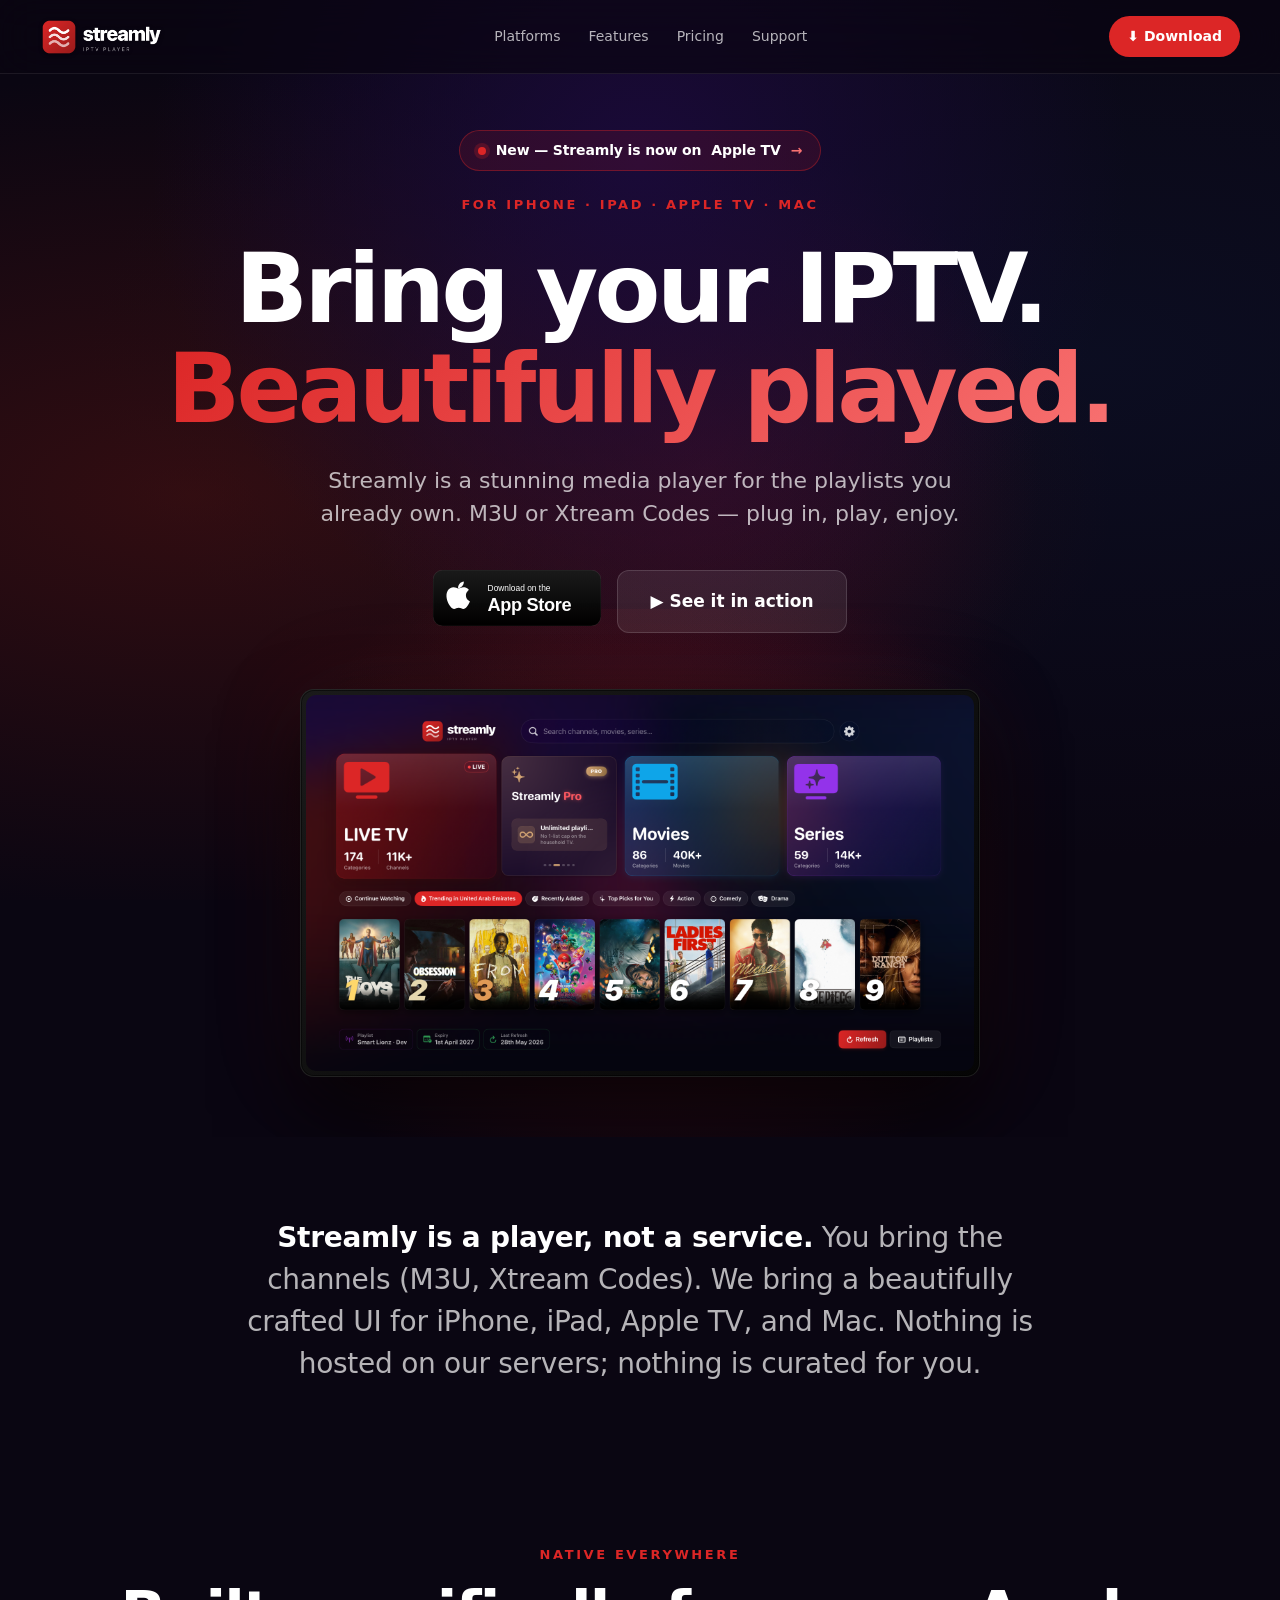
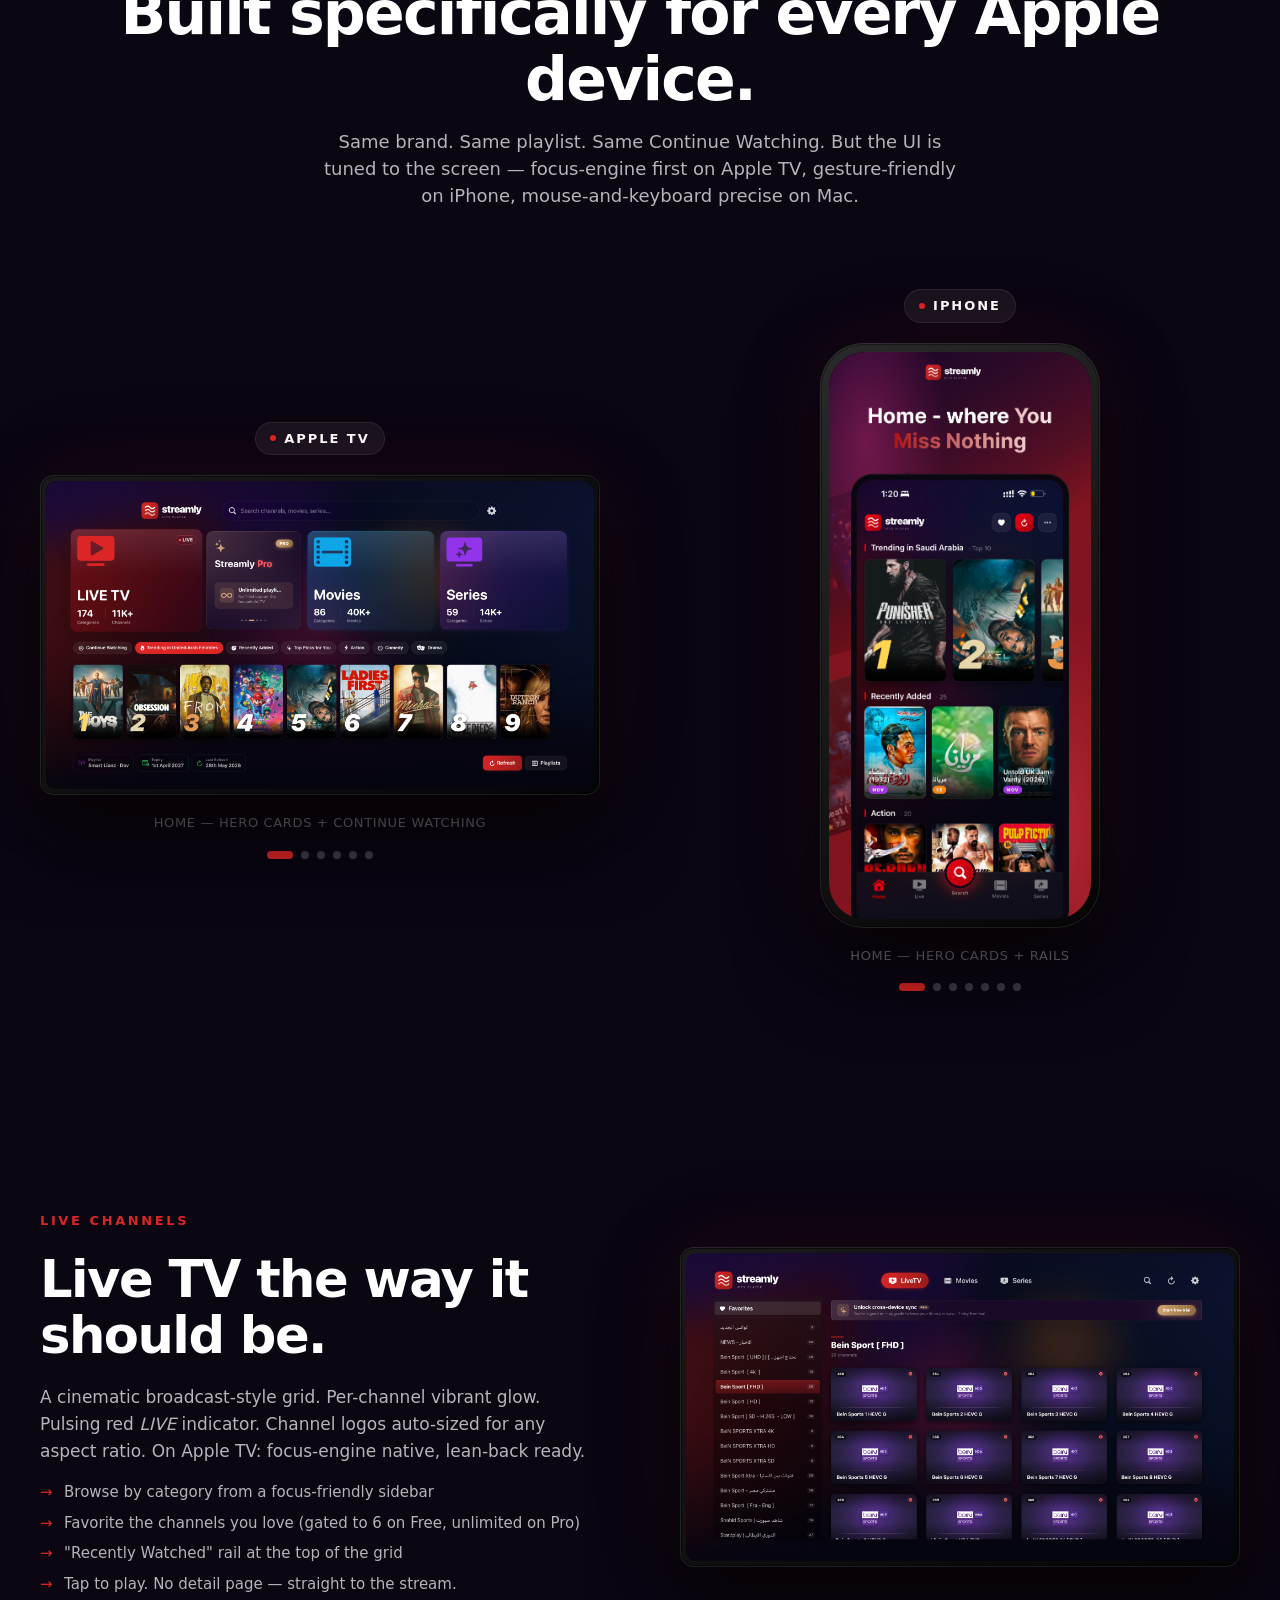
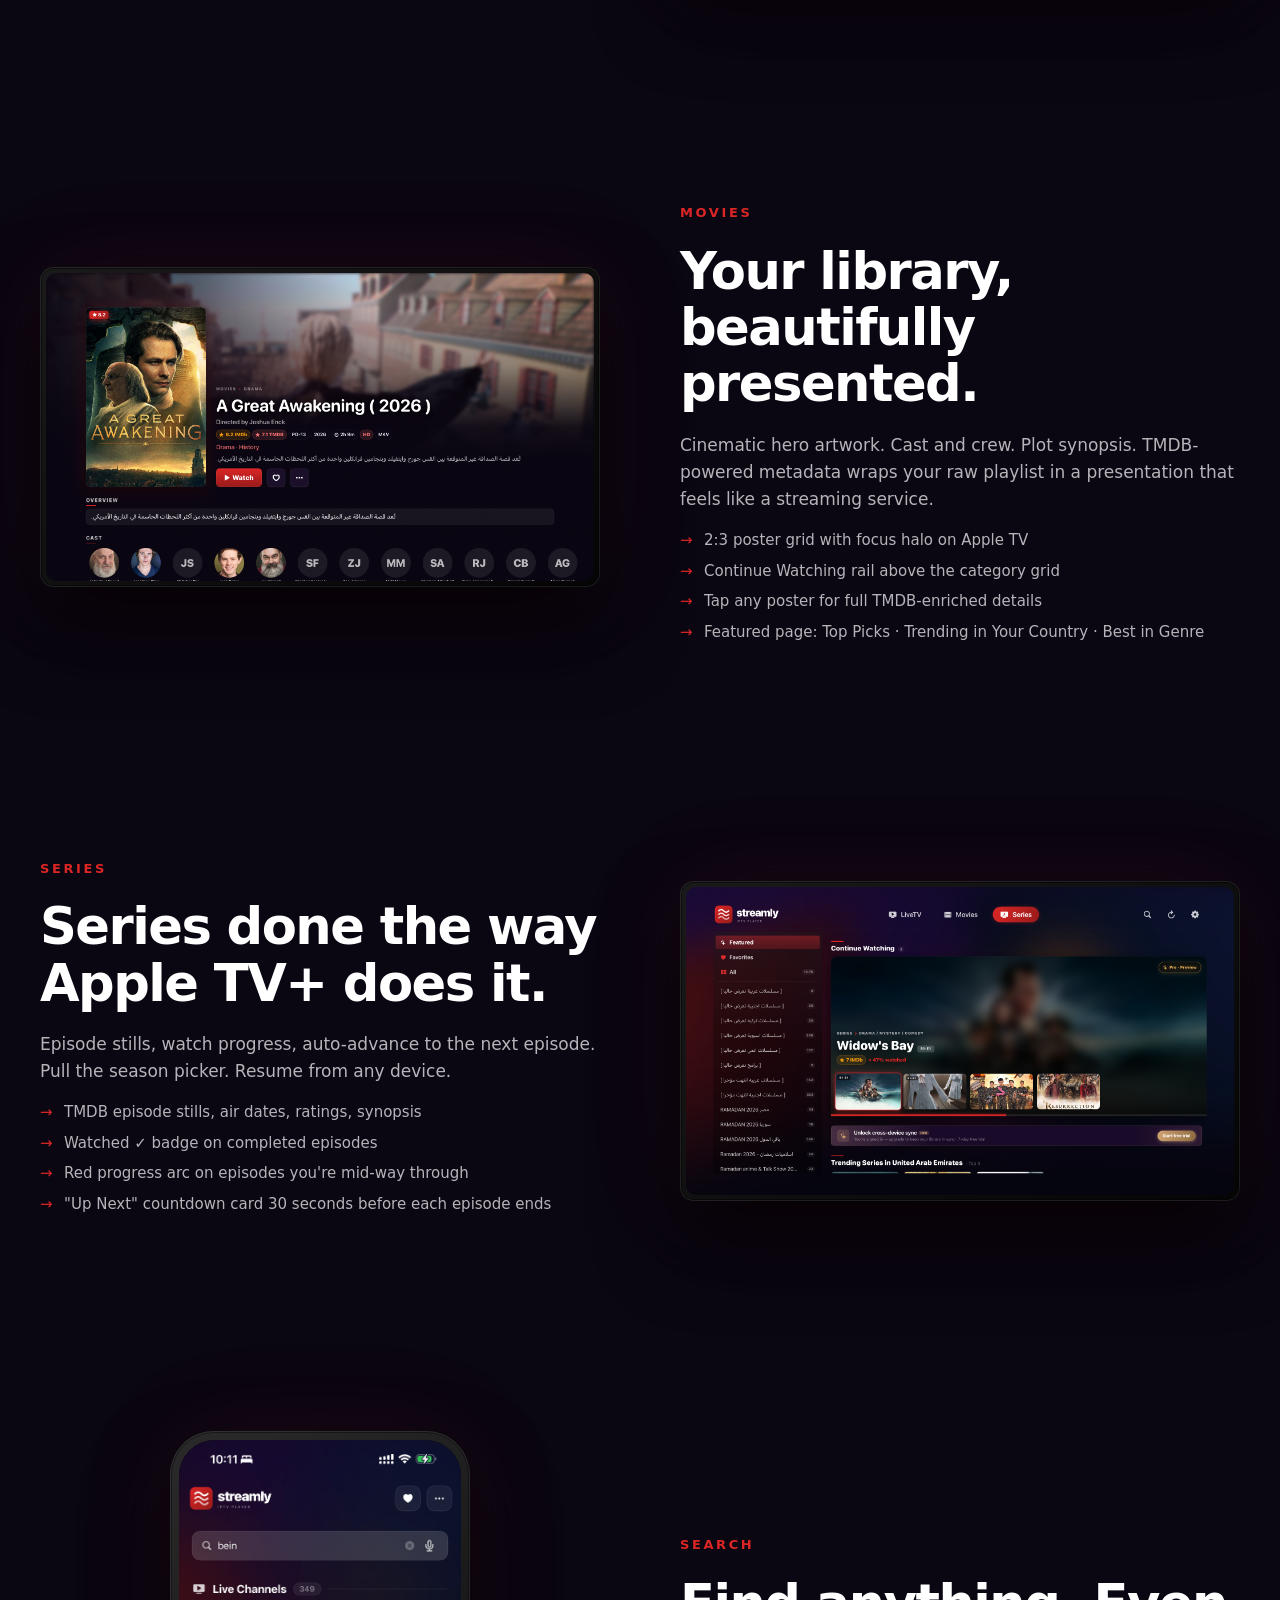
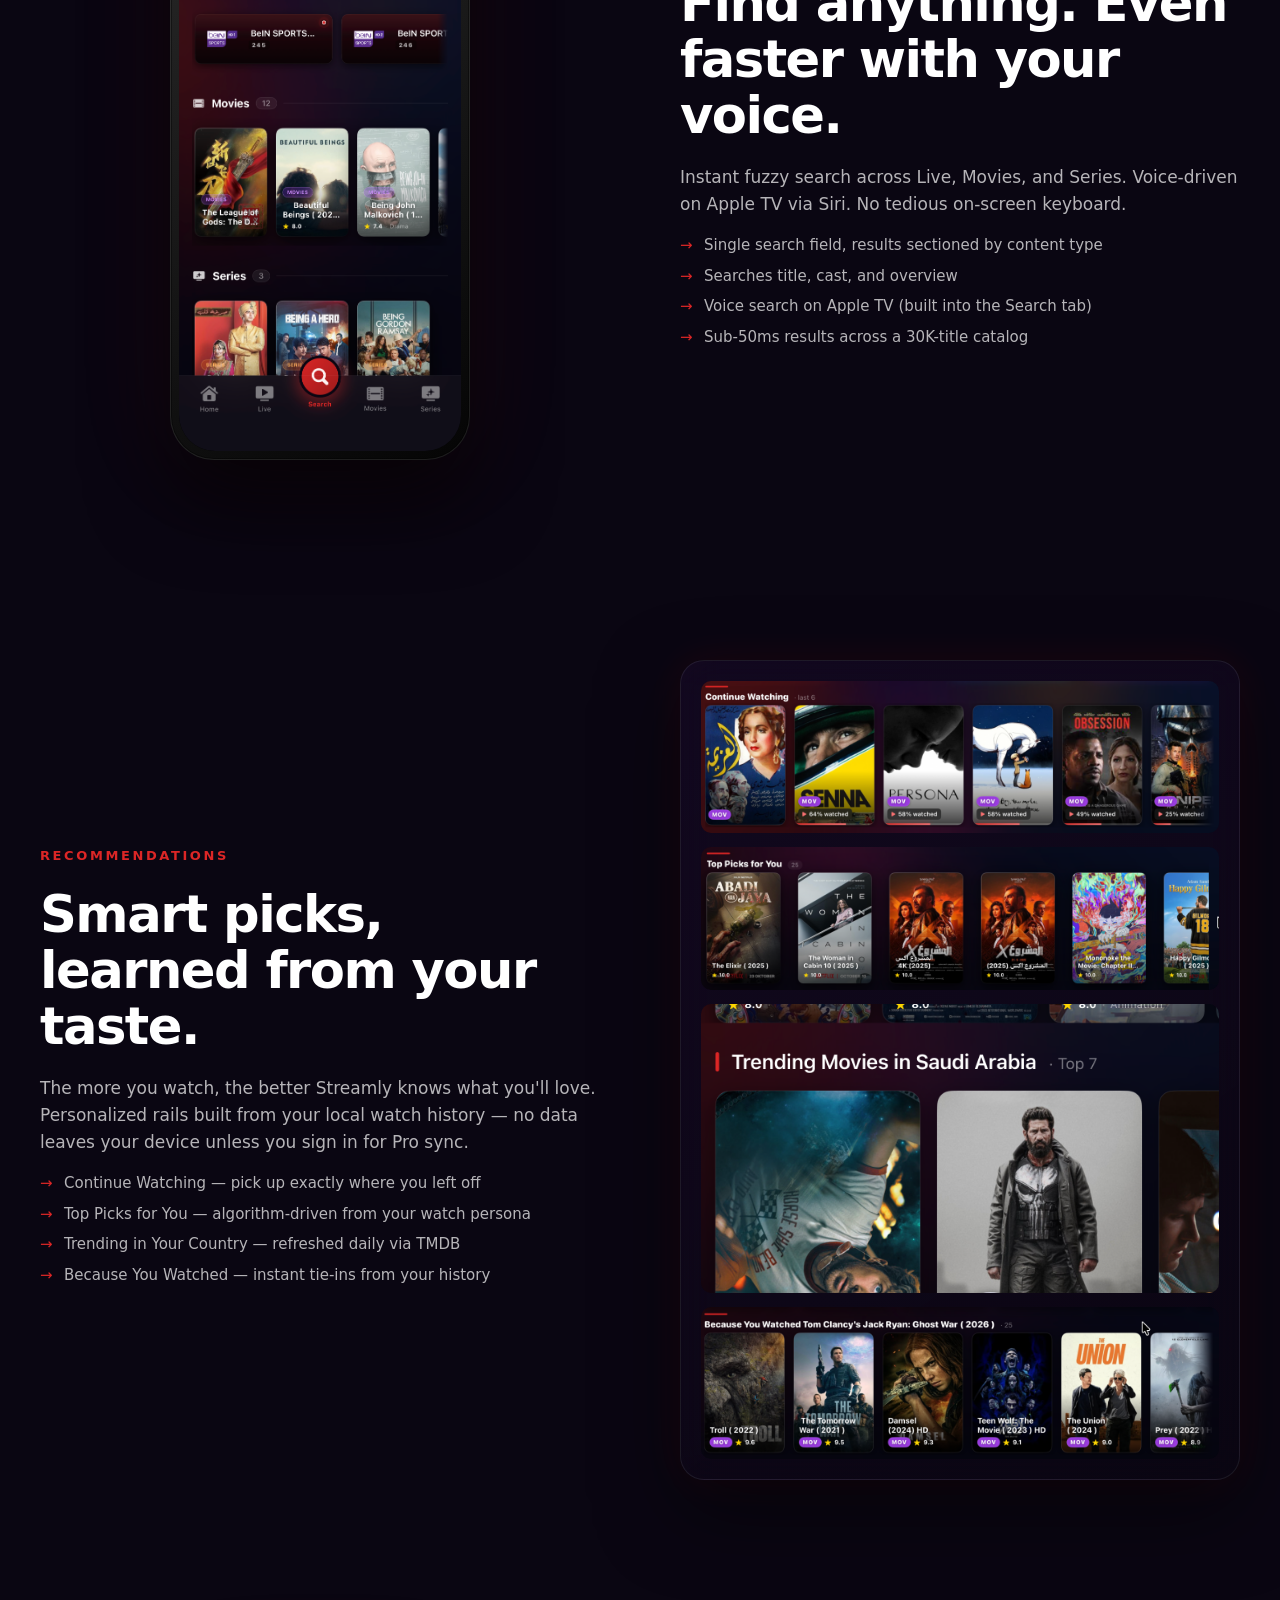
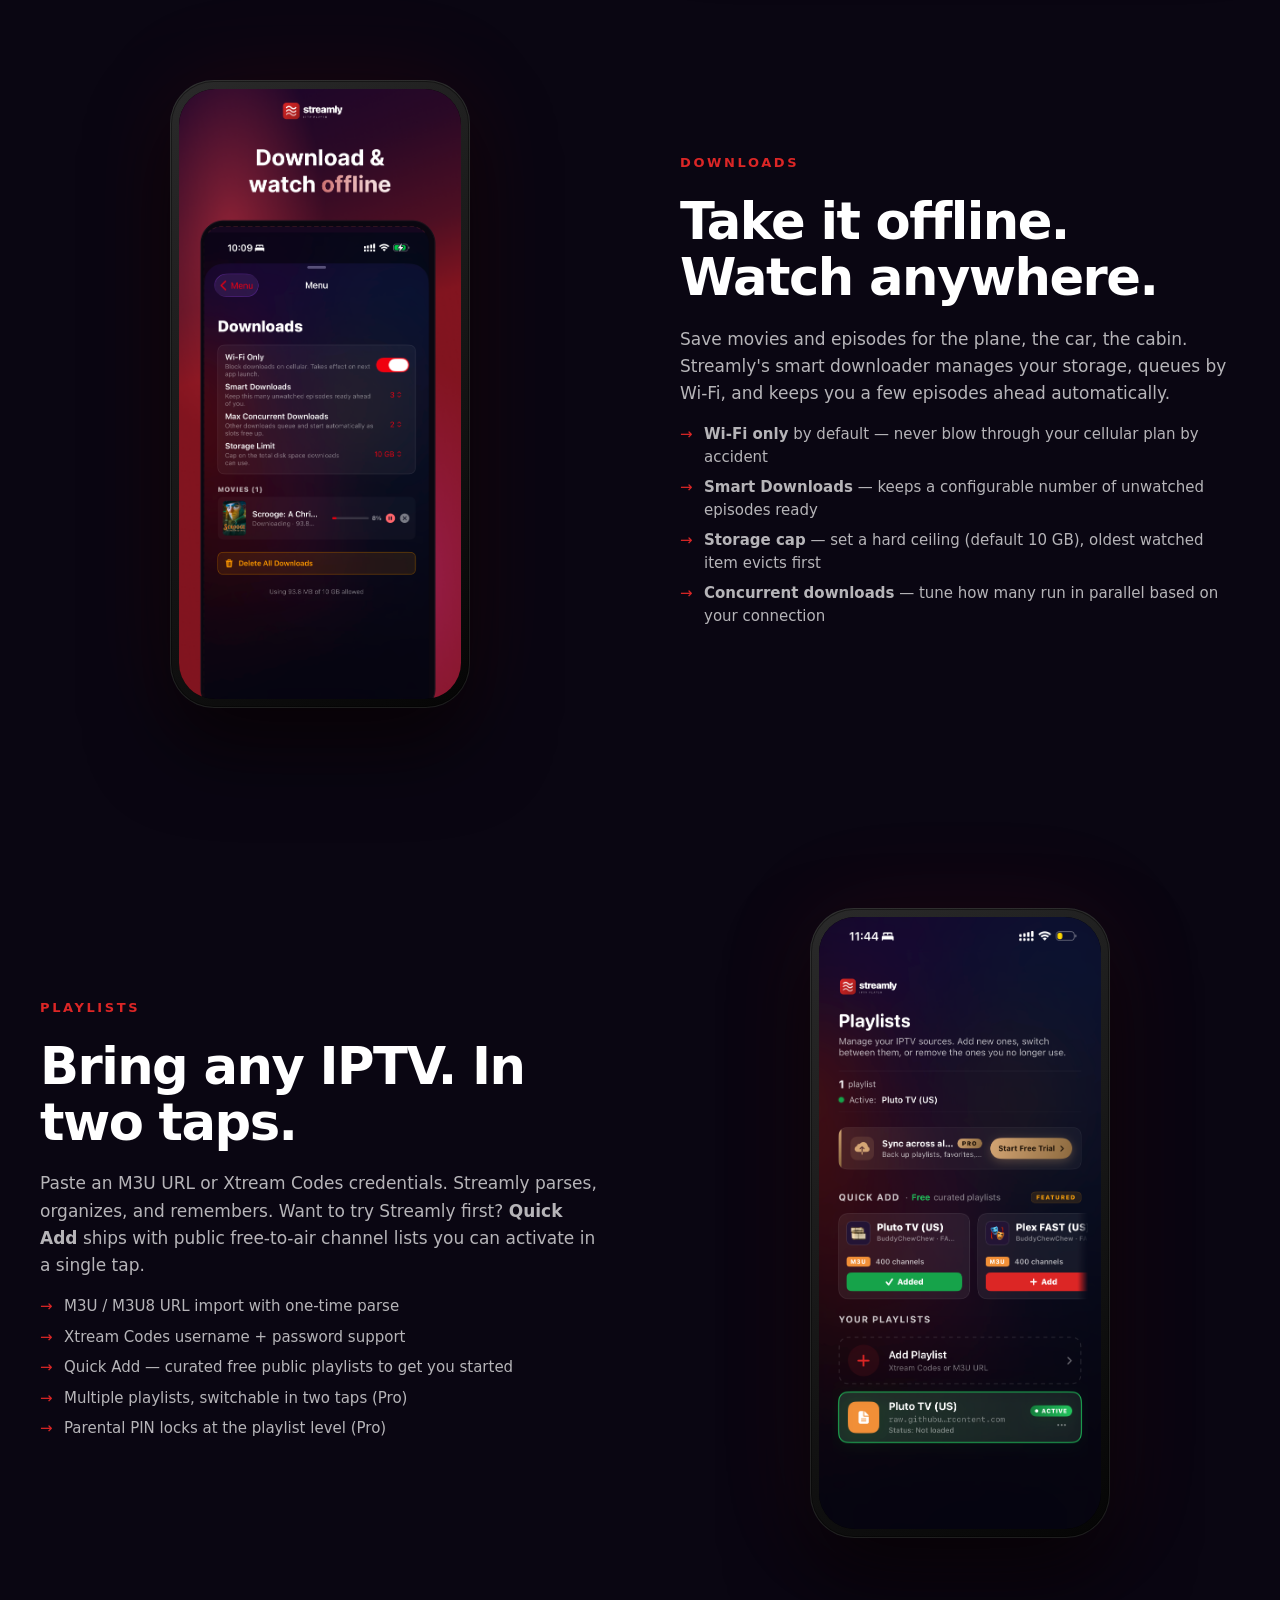
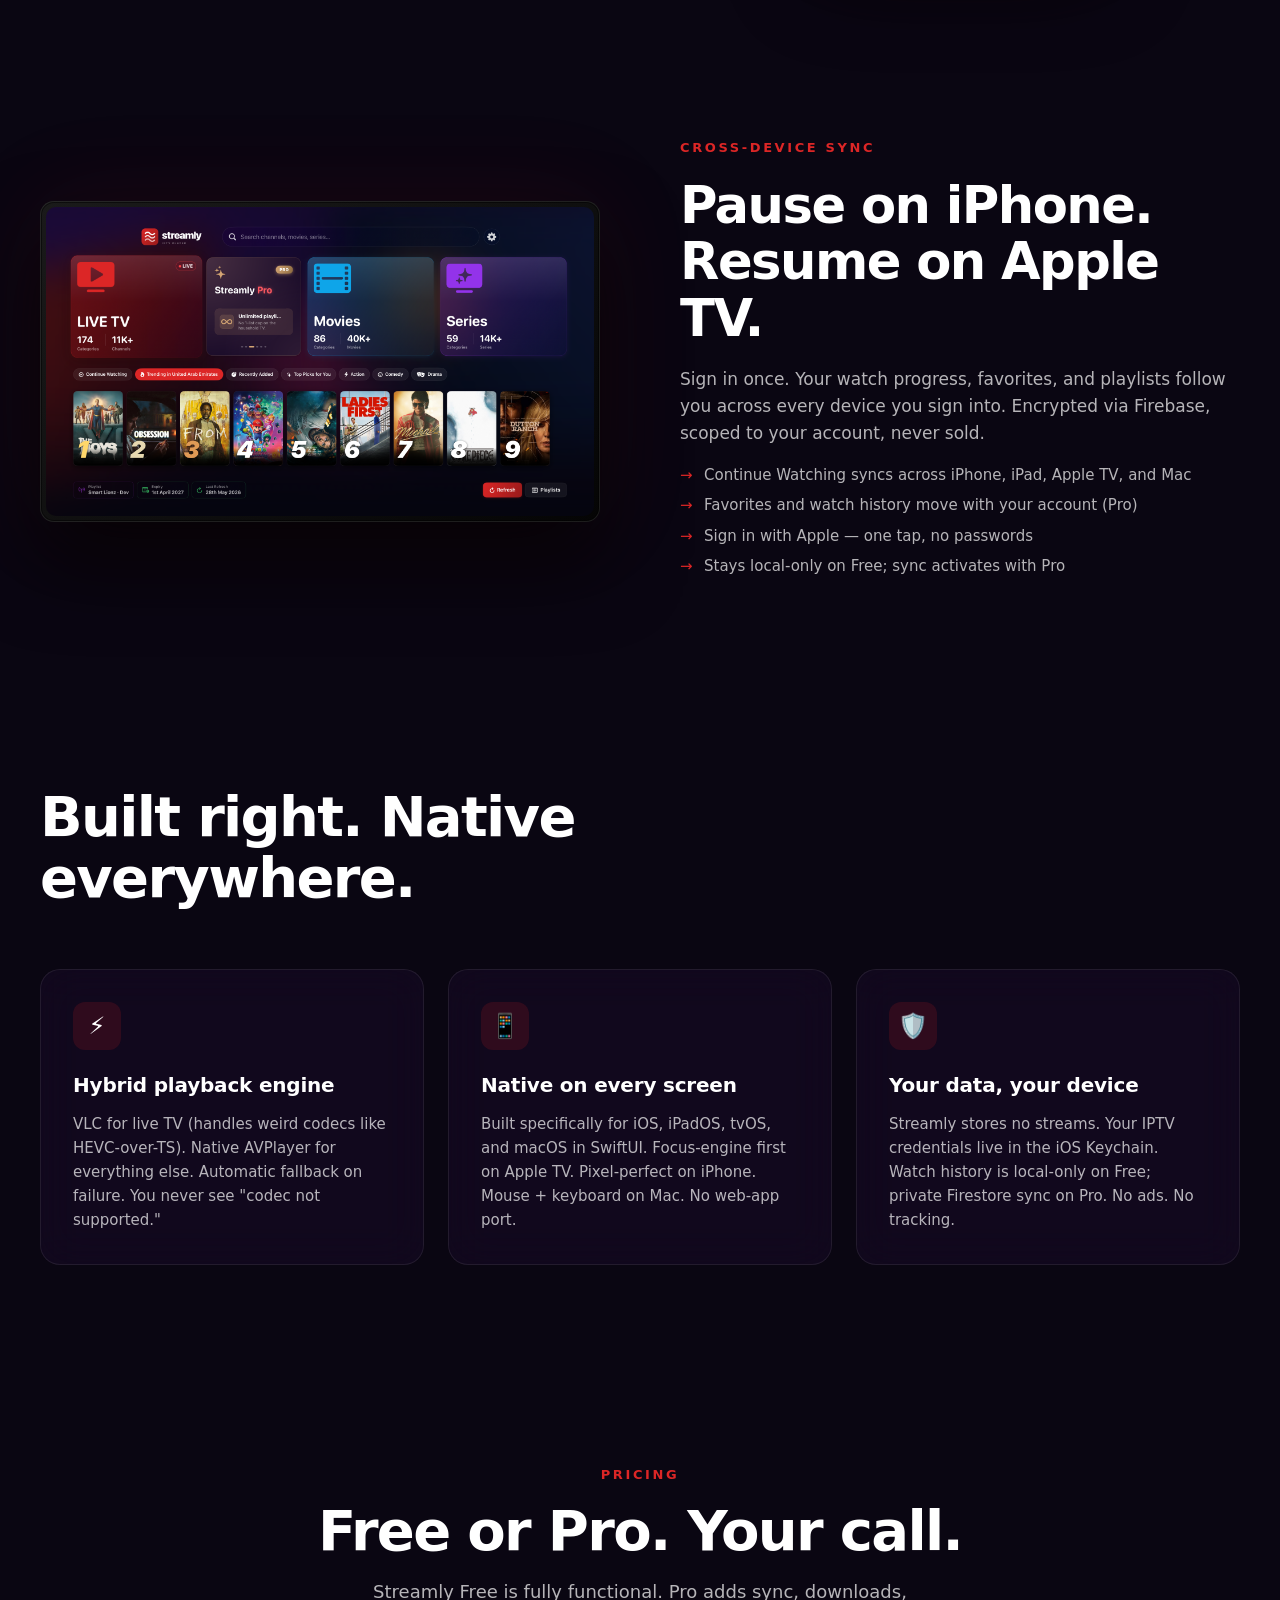
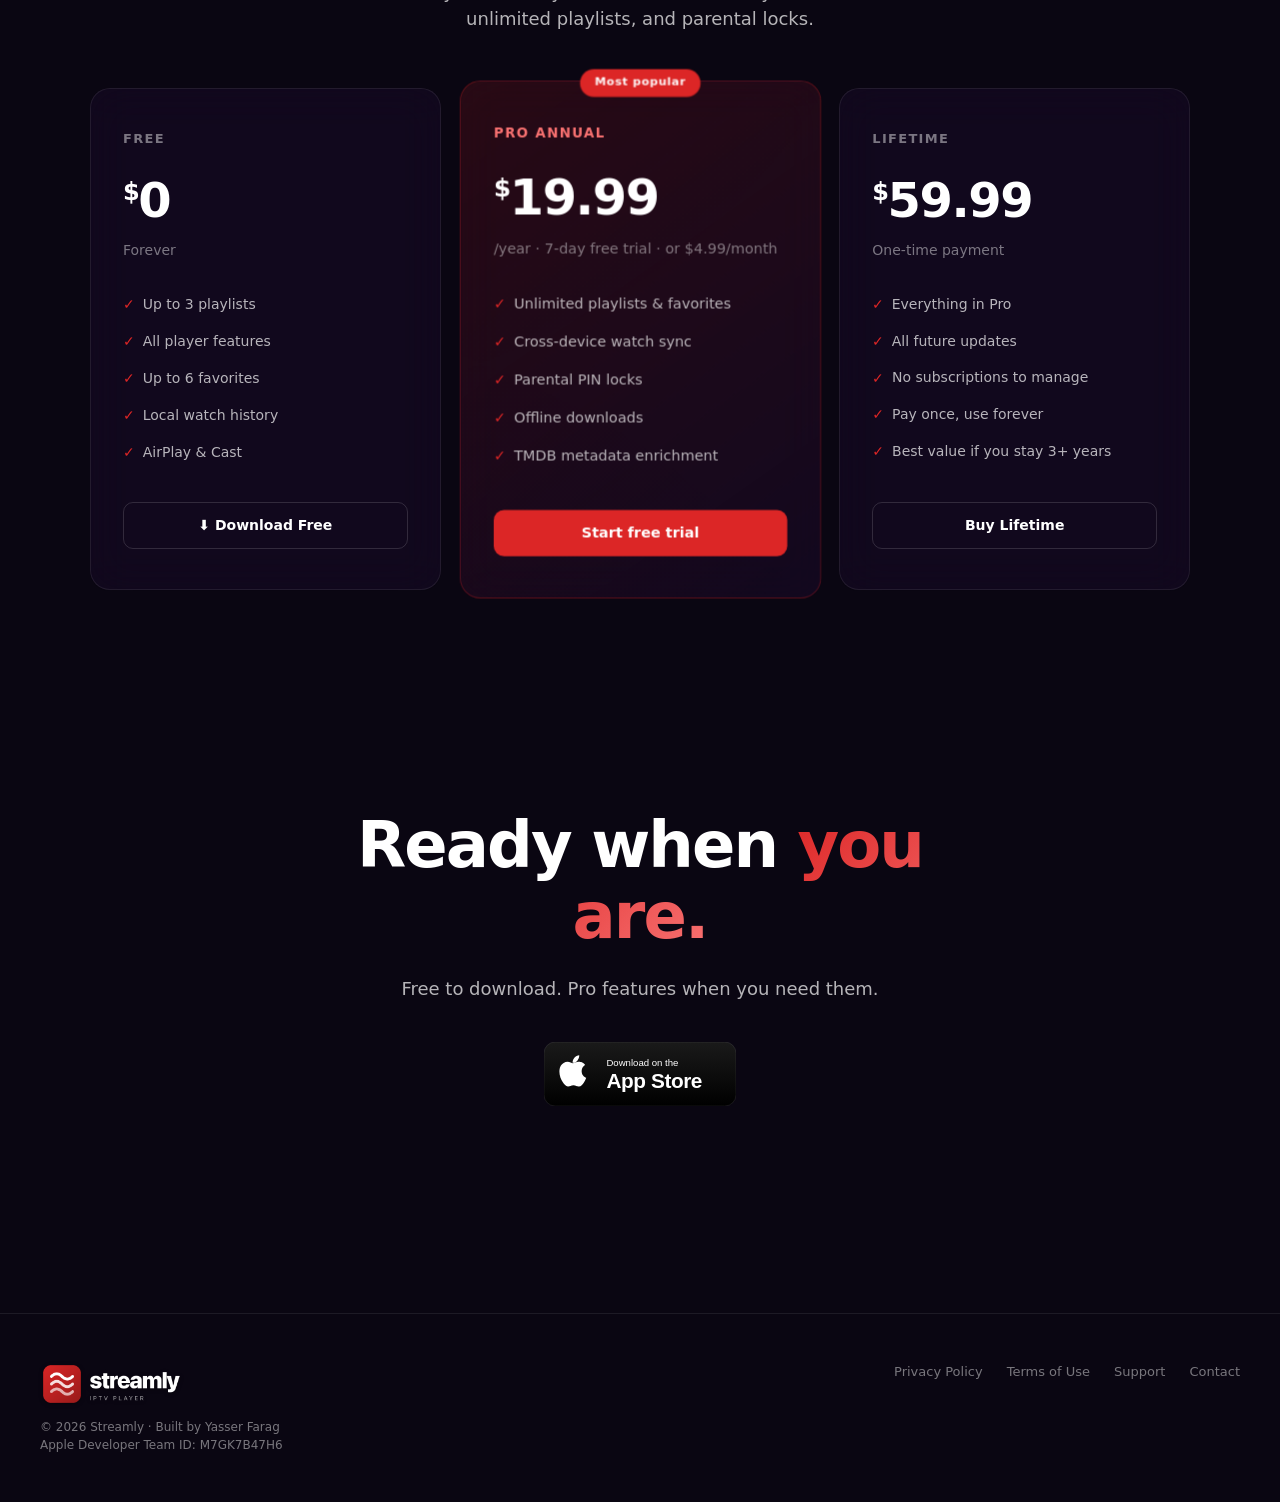
==== commit e2a3142e: "Downloads section: wrap offline screenshot in the iPhone device frame Match the rest of the site (.p" ====
--- a/index.html
+++ b/index.html
@@ -398,7 +398,9 @@
       </ul>
     </div>
     <div class="visual">
-      <img src="assets/iphone-offline.png" alt="Streamly Downloads — download and watch offline" style="max-width: 360px; width: 100%; height: auto; border-radius: 32px; box-shadow: 0 40px 80px rgba(0,0,0,0.65), 0 0 100px rgba(220,38,38,0.10);">
+      <div class="phone-frame">
+        <img src="assets/iphone-offline.png" alt="Streamly Downloads — download and watch offline">
+      </div>
     </div>
   </div>
 </section>
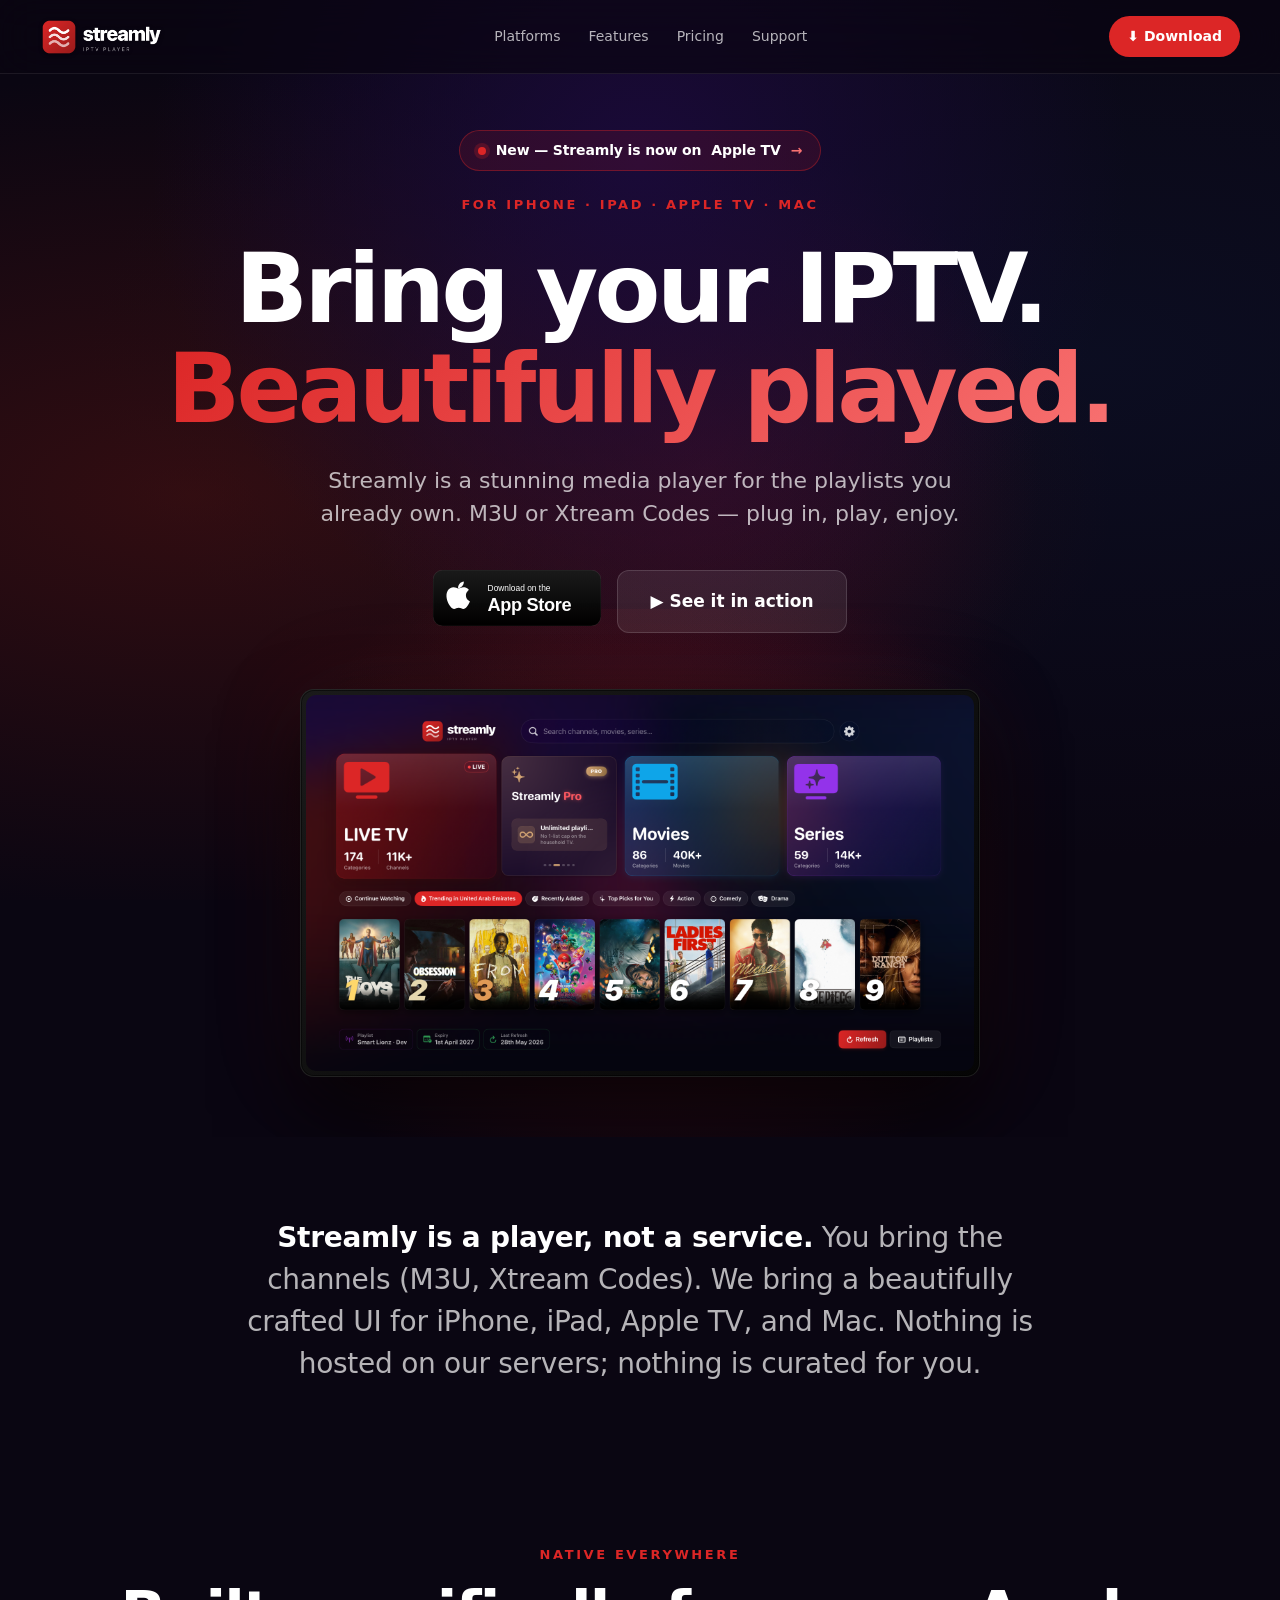
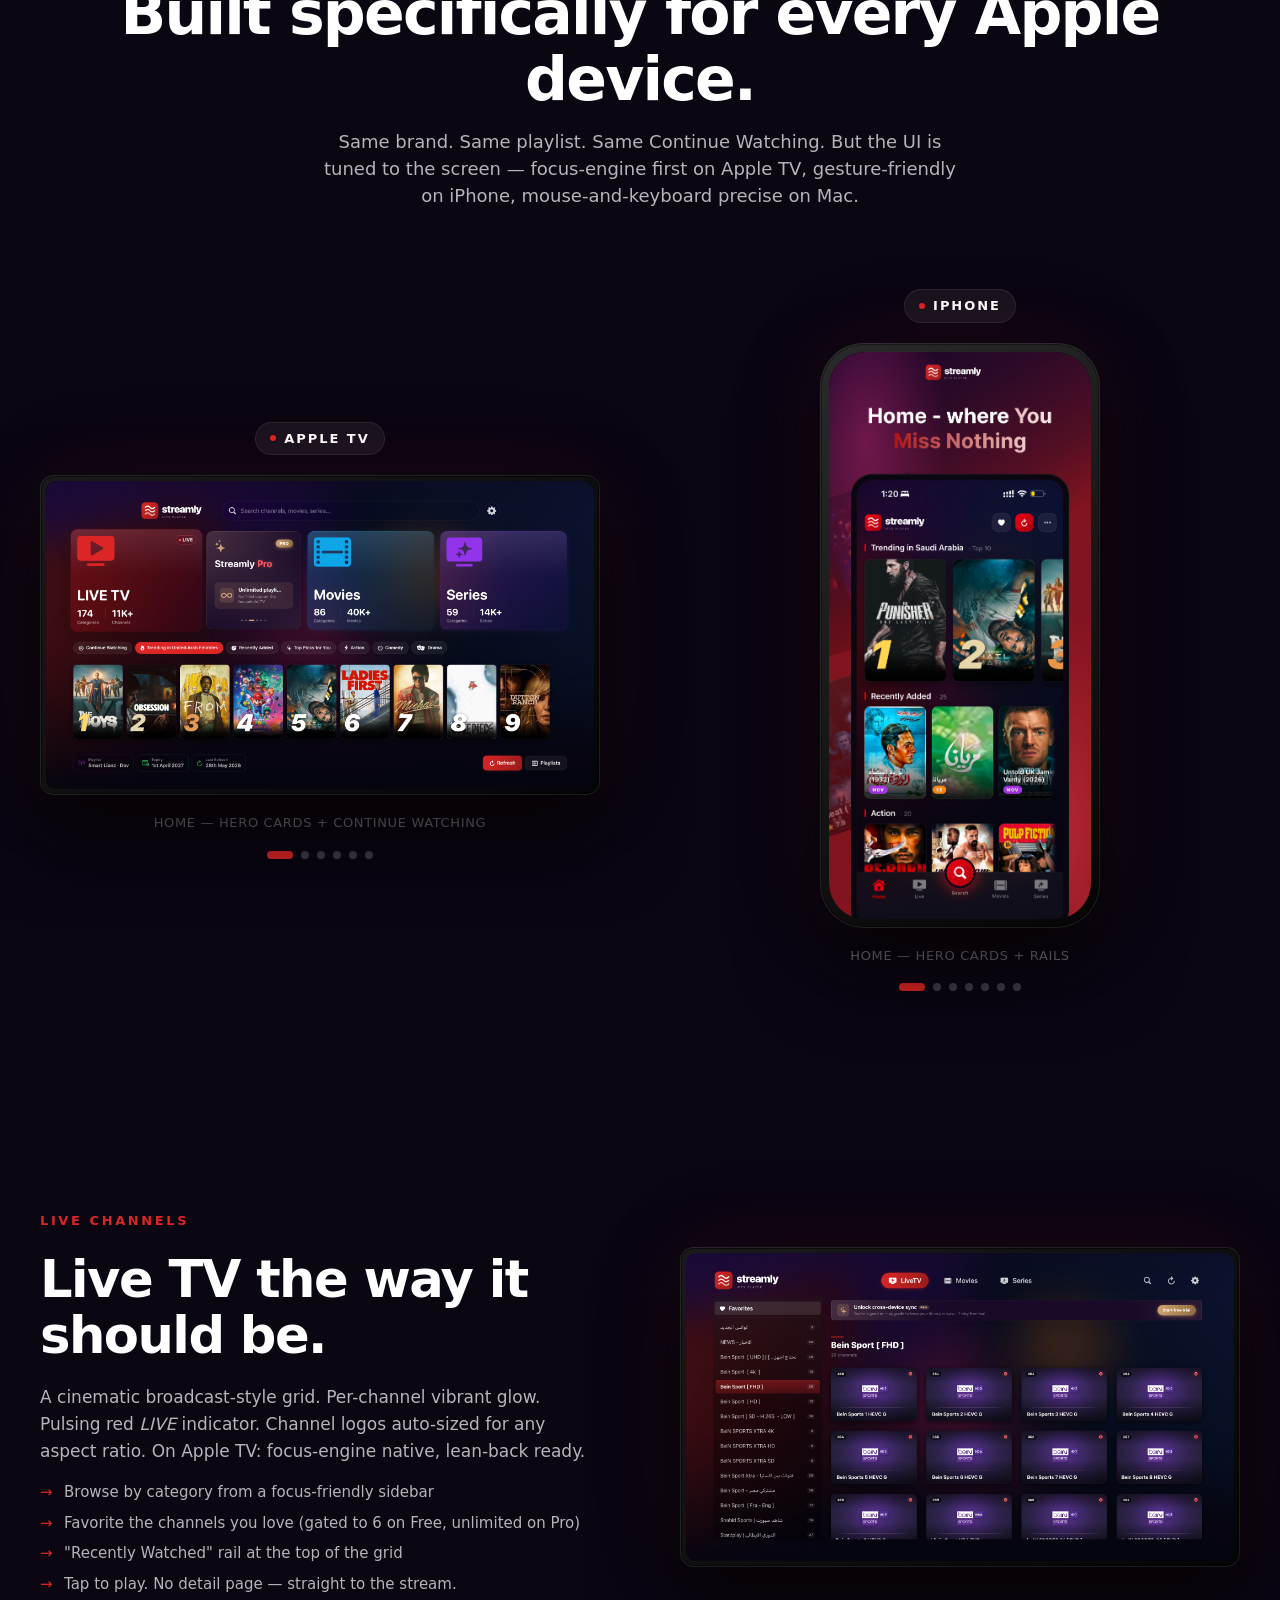
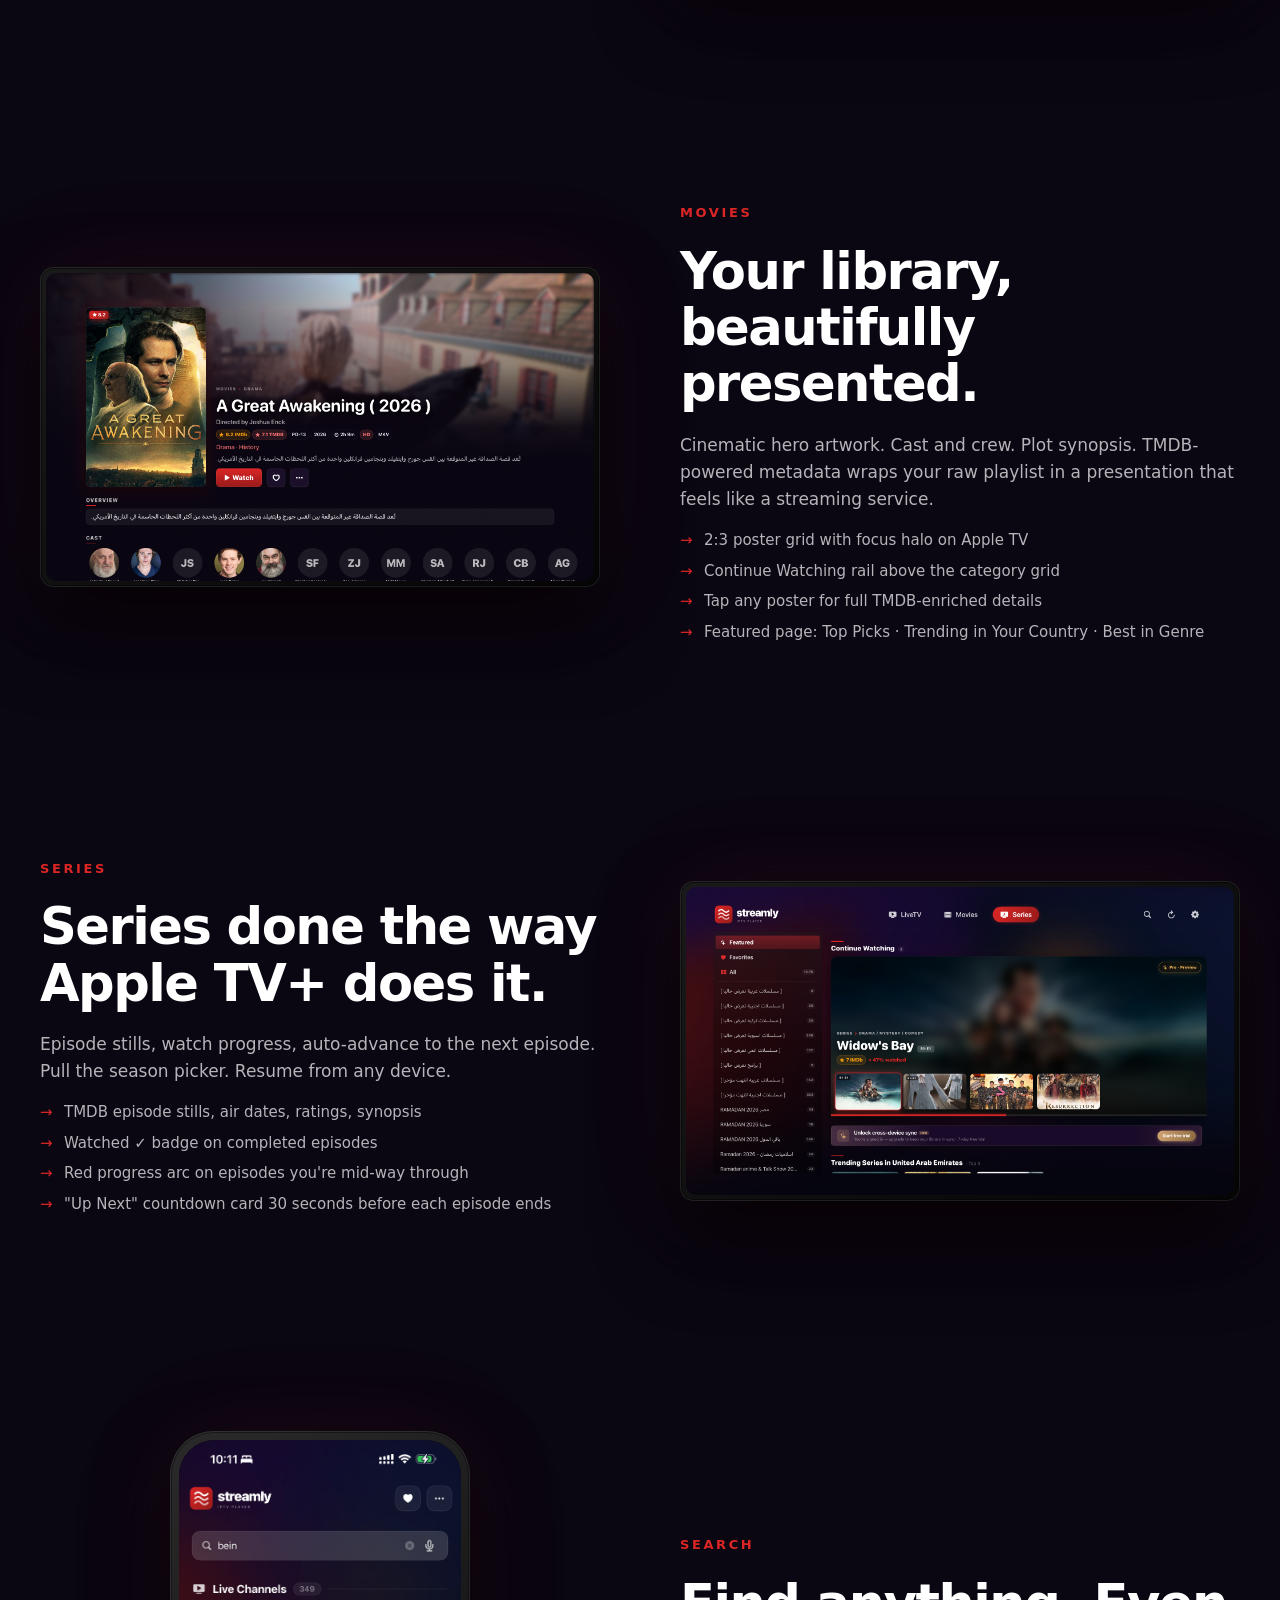
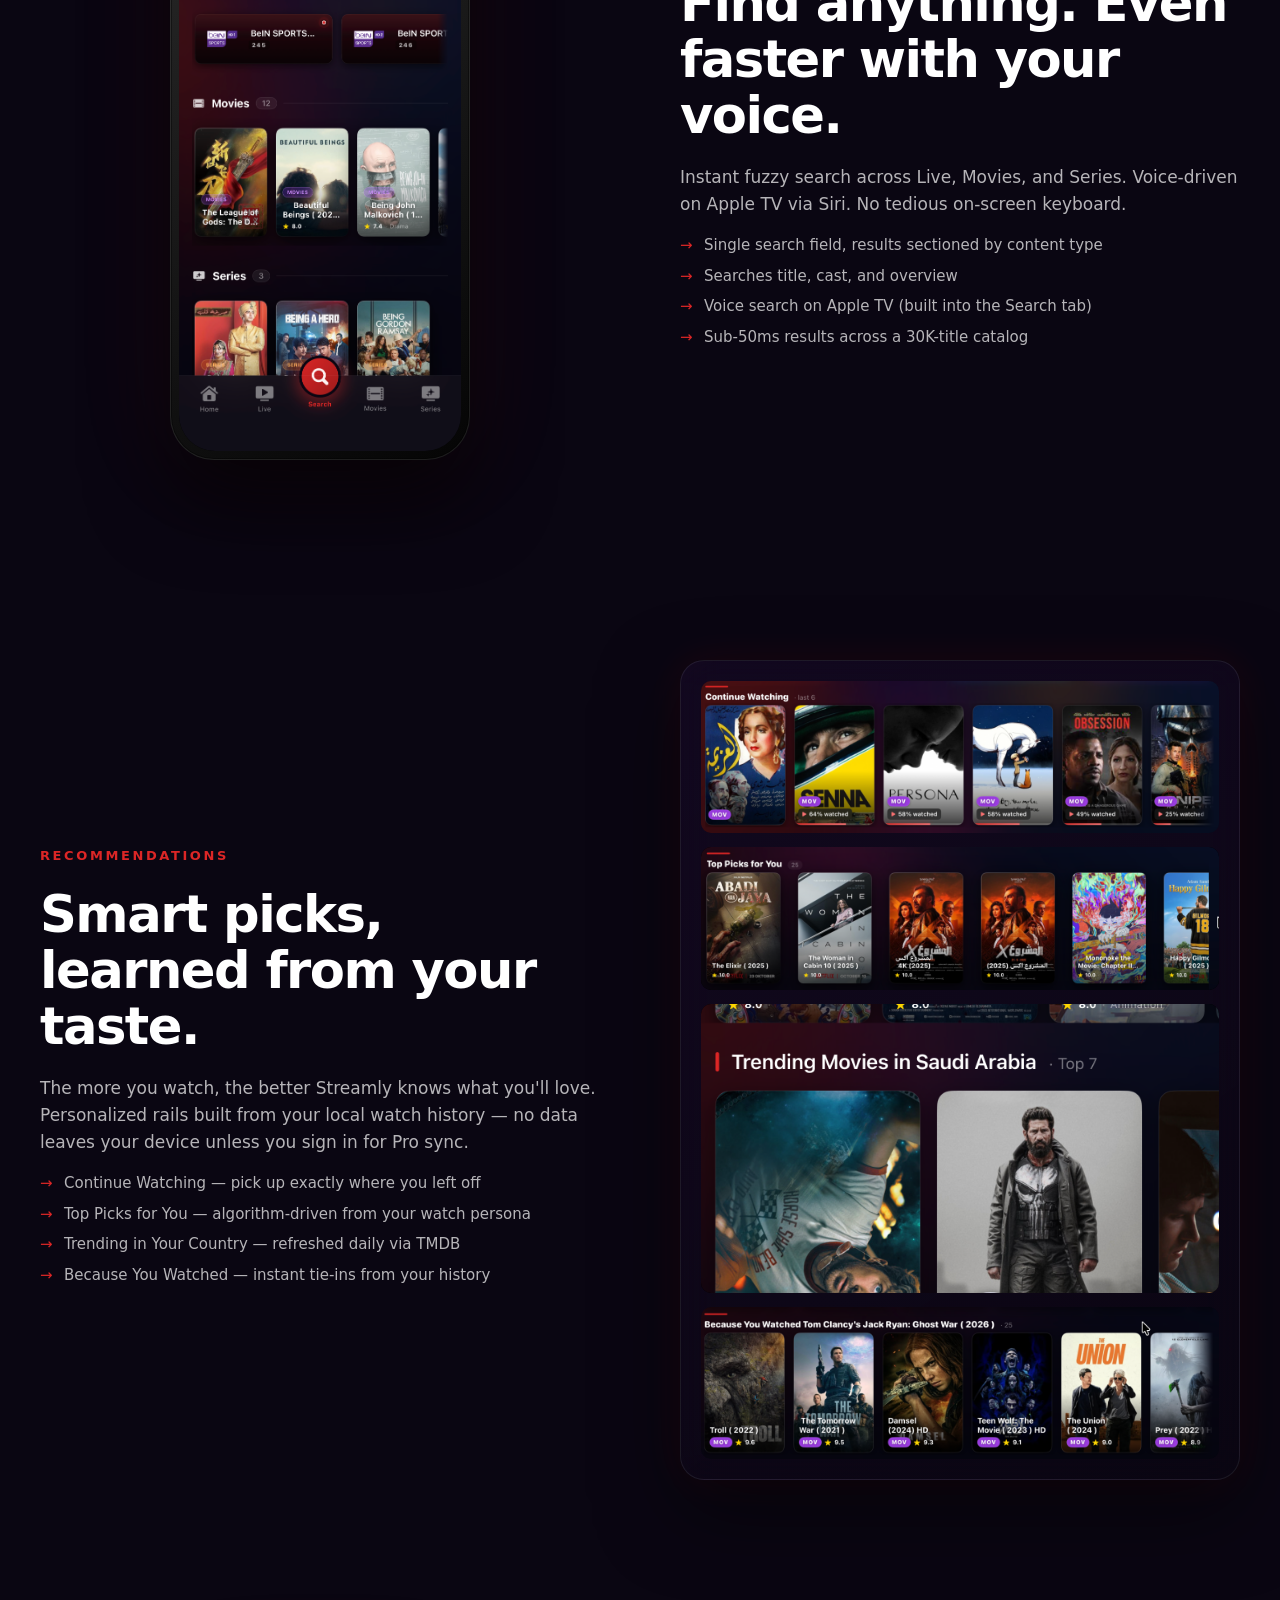
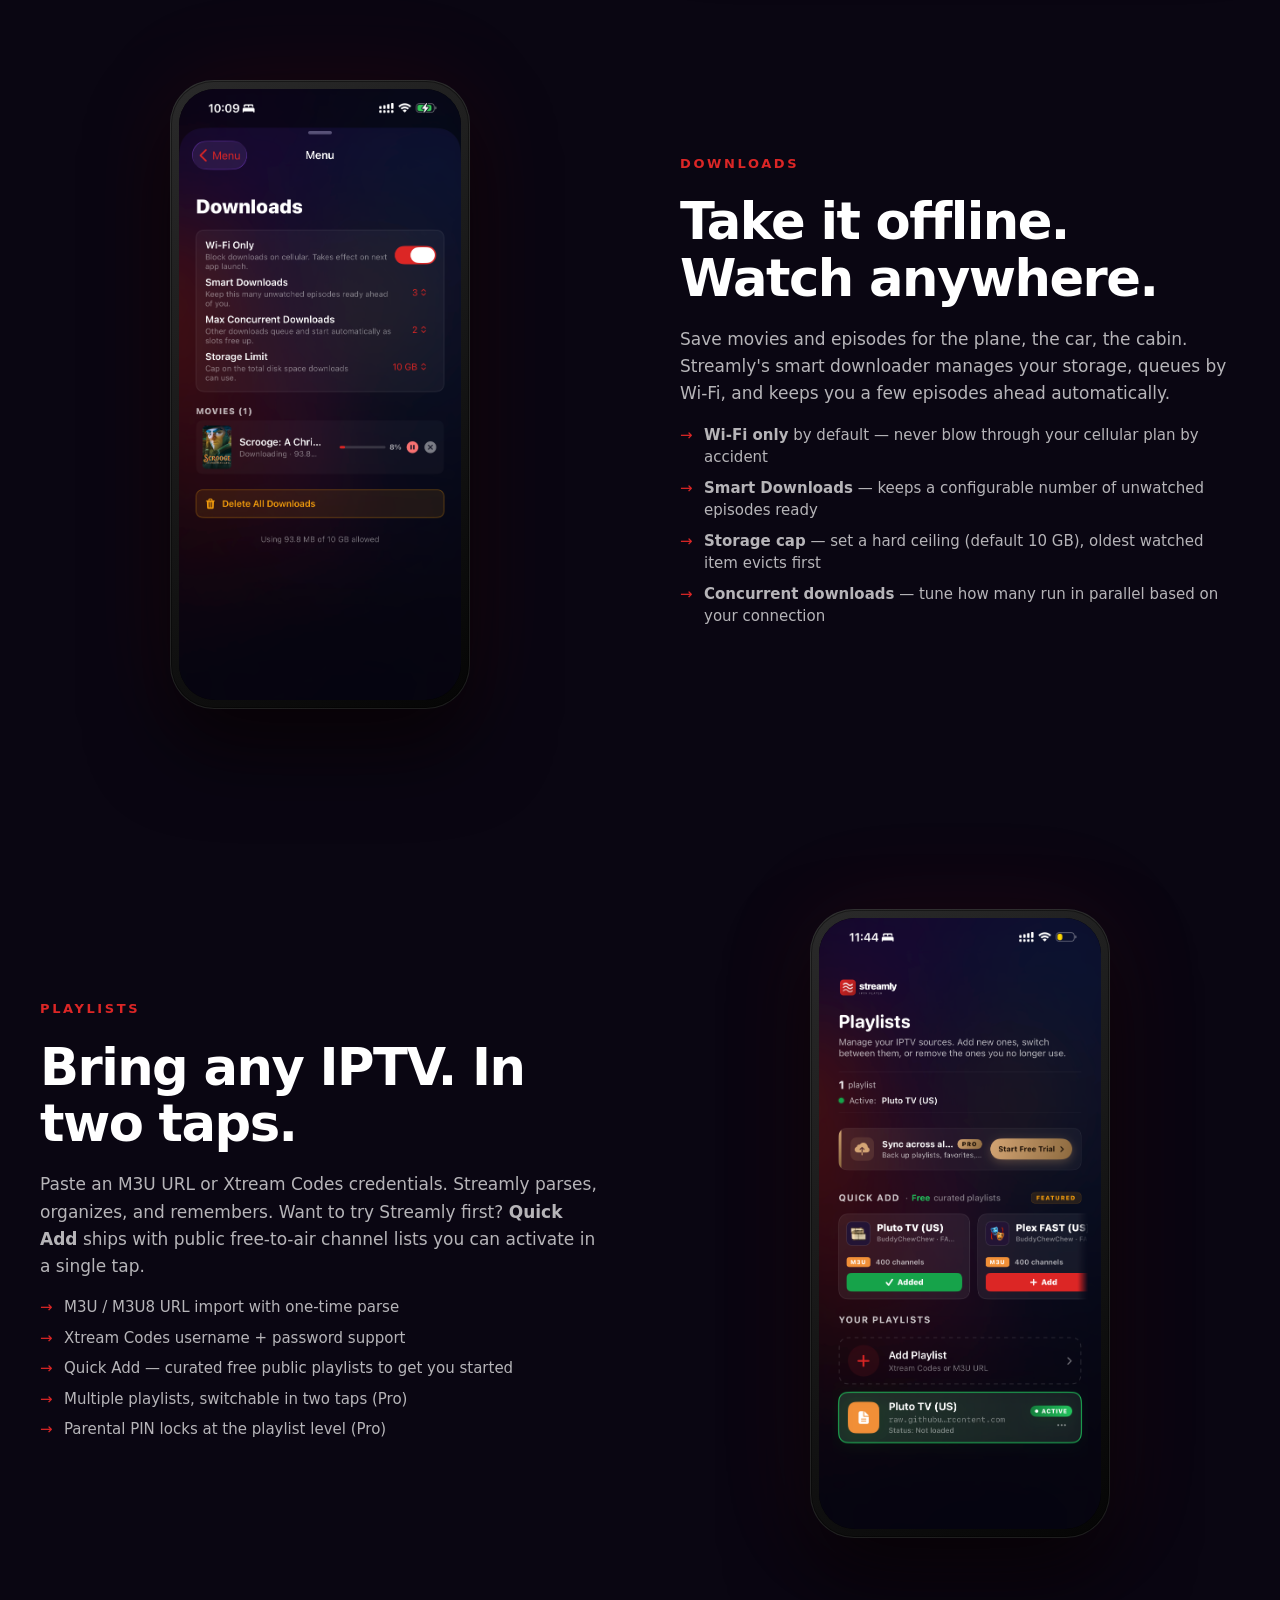
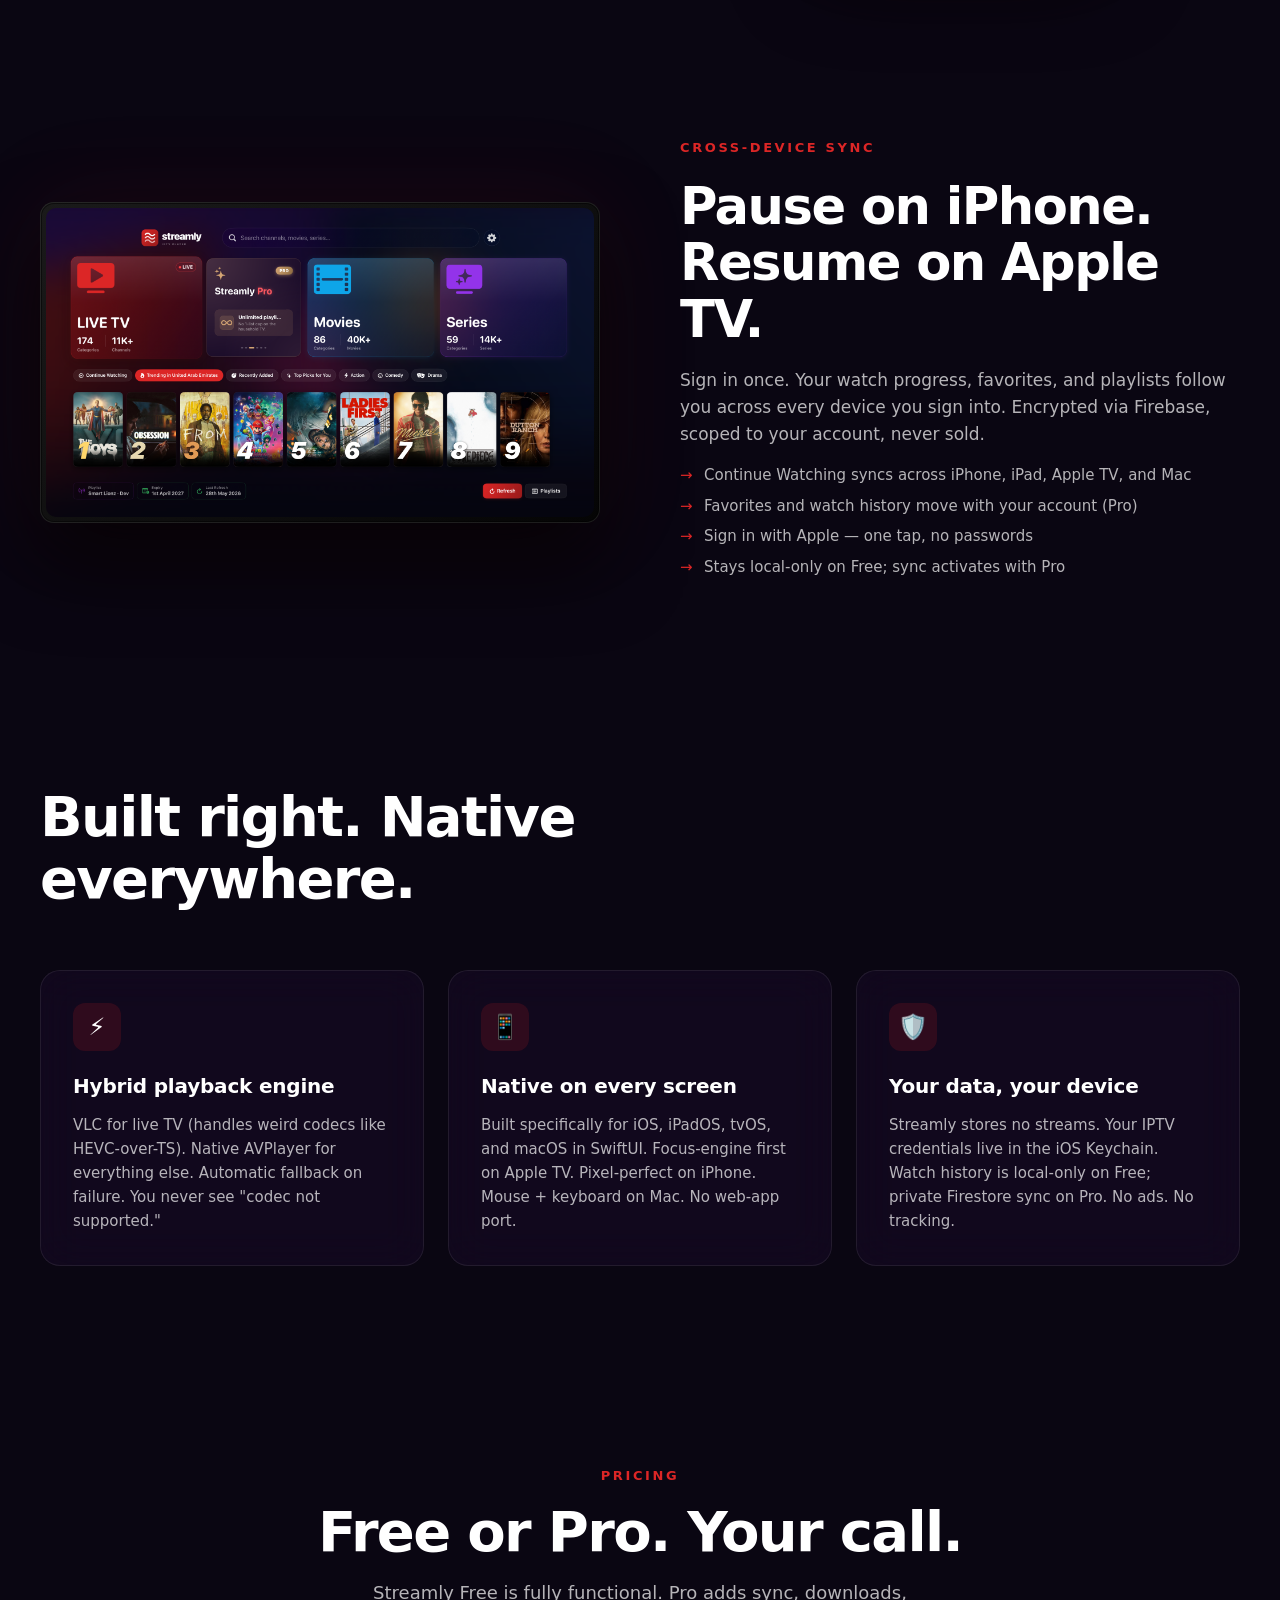
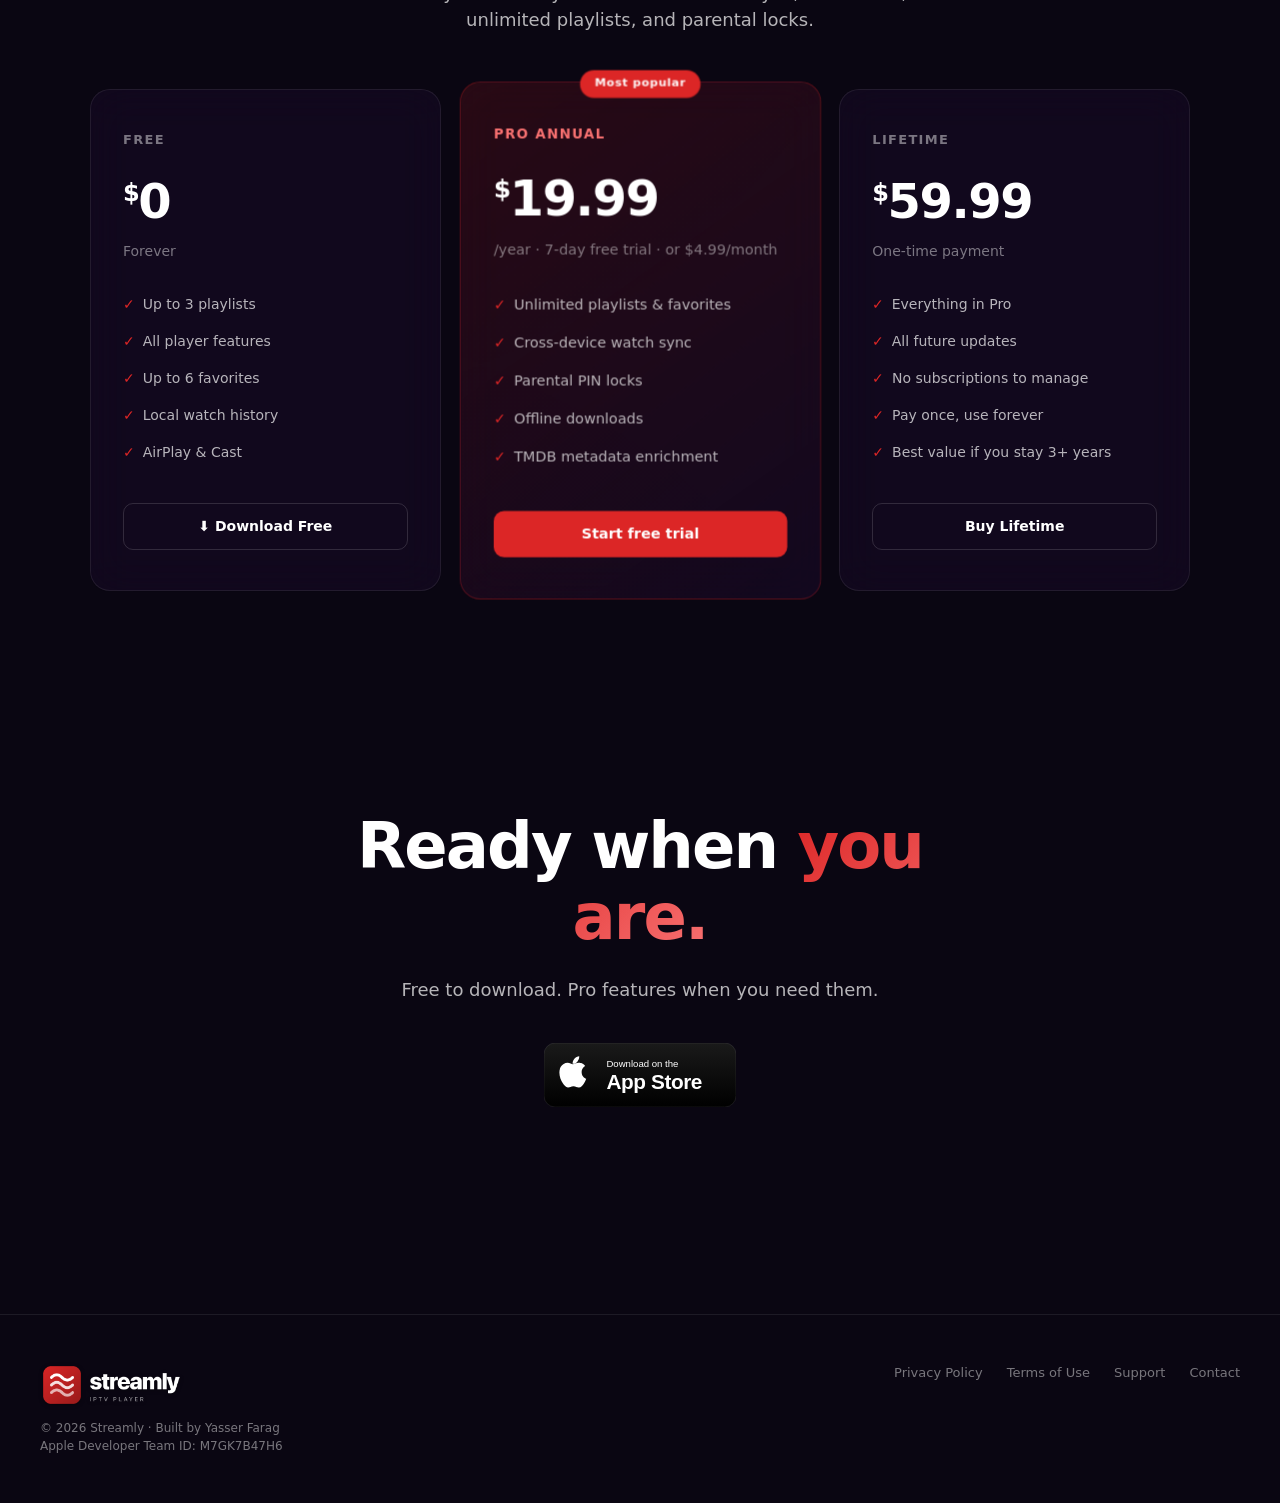
==== commit 5850a311: "Add promo banner set; wire OG image + Twitter card; fix App Store id Point og:image at the new 1200×" ====
--- a/index.html
+++ b/index.html
@@ -8,9 +8,20 @@
 <meta property="og:title" content="Streamly: IPTV Player">
 <meta property="og:description" content="A stunning IPTV media player for iPhone, iPad, Apple TV & Mac. Bring your M3U or Xtream playlist — we bring the player.">
 <meta property="og:type" content="website">
-<meta property="og:image" content="assets/app-icon-1024.png">
+<meta property="og:url" content="https://streamly-app.github.io/">
+<meta property="og:image" content="https://streamly-app.github.io/assets/banners/streamly-og-1200x630.png">
+<meta property="og:image:secure_url" content="https://streamly-app.github.io/assets/banners/streamly-og-1200x630.png">
+<meta property="og:image:type" content="image/png">
+<meta property="og:image:width" content="1200">
+<meta property="og:image:height" content="630">
+<meta property="og:image:alt" content="Streamly — your IPTV, beautifully played on iPhone, iPad, Mac & Apple TV">
 <meta property="og:site_name" content="Streamly: IPTV Player">
-<meta name="apple-itunes-app" content="app-id=PLACEHOLDER_ID">
+<meta name="twitter:card" content="summary_large_image">
+<meta name="twitter:title" content="Streamly: IPTV Player">
+<meta name="twitter:description" content="Your IPTV, beautifully played. Bring your M3U or Xtream playlist — we bring the player. iPhone, iPad, Mac & Apple TV.">
+<meta name="twitter:image" content="https://streamly-app.github.io/assets/banners/streamly-og-1200x630.png">
+<meta name="twitter:image:alt" content="Streamly — your IPTV, beautifully played">
+<meta name="apple-itunes-app" content="app-id=6769753335">
 <meta name="theme-color" content="#0A0612">
 <link rel="icon" type="image/png" sizes="256x256" href="assets/app-icon-256.png">
 <link rel="apple-touch-icon" href="assets/app-icon-256.png">
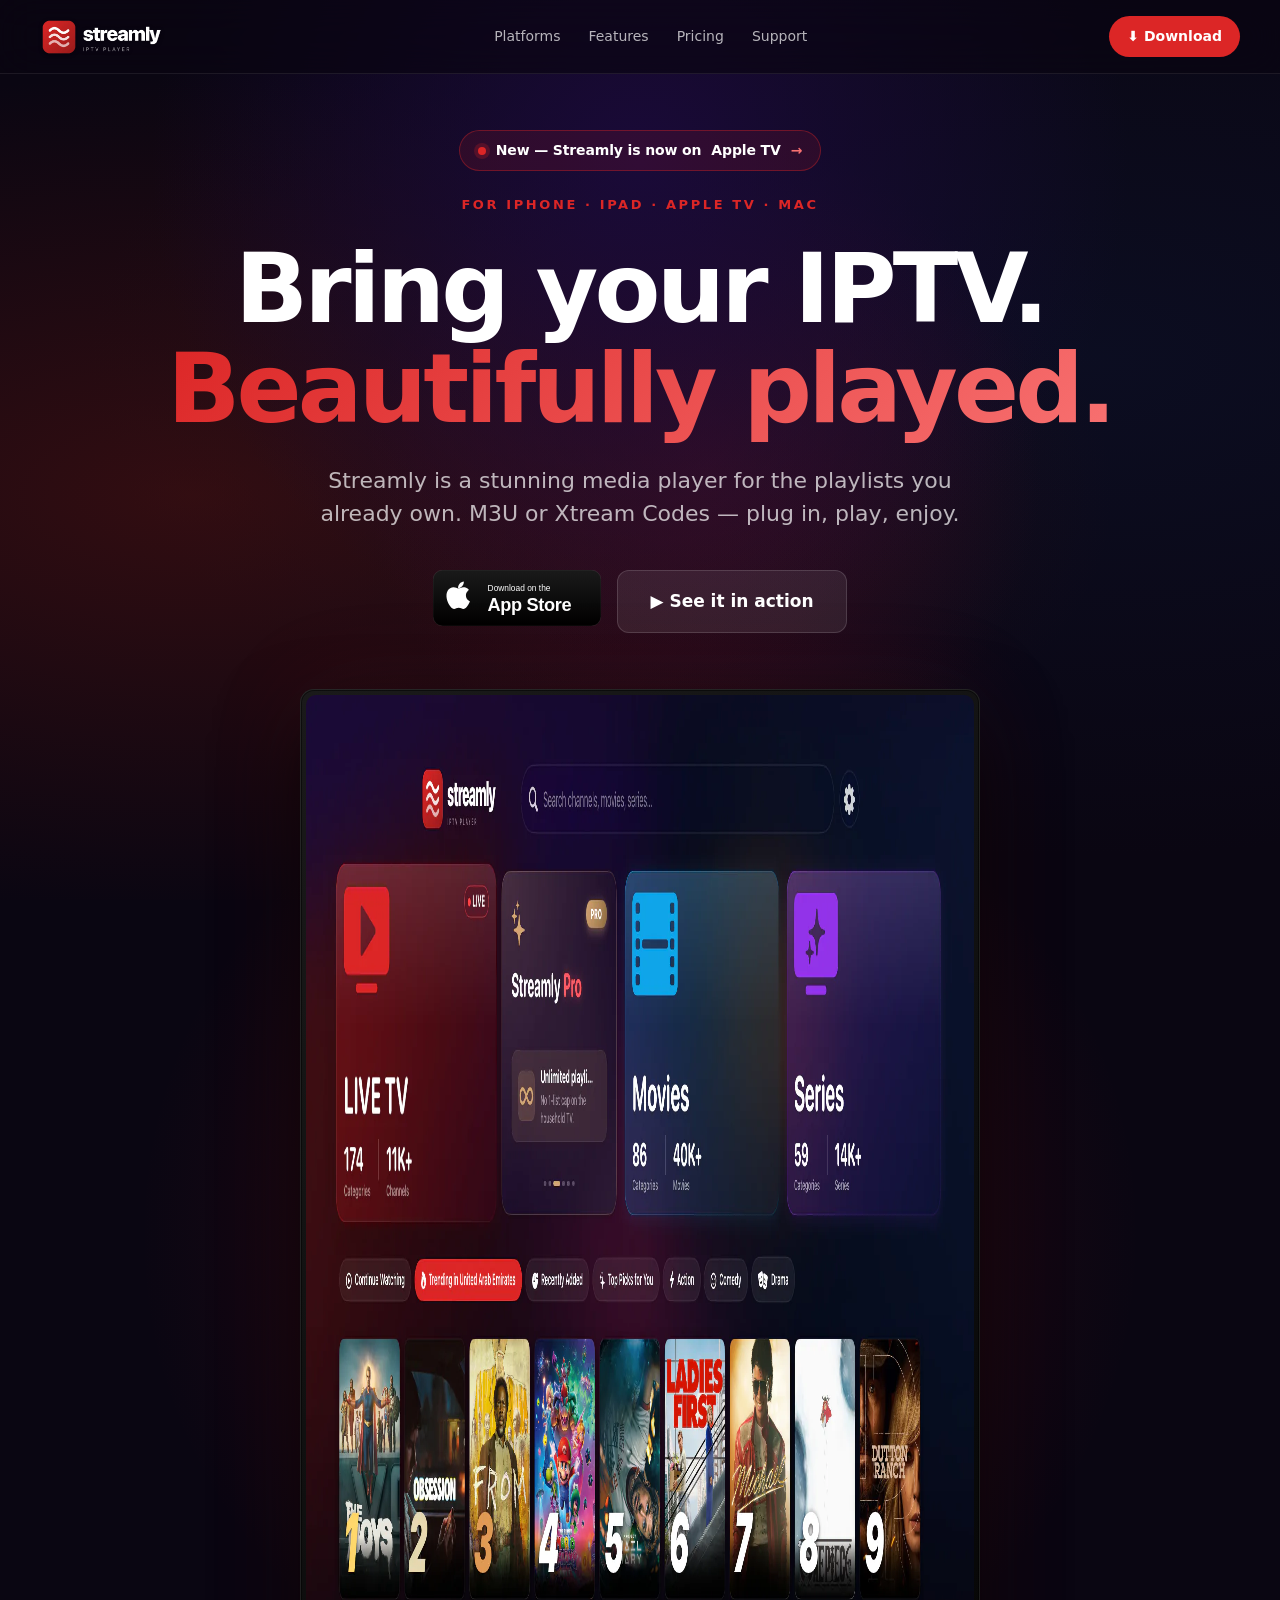
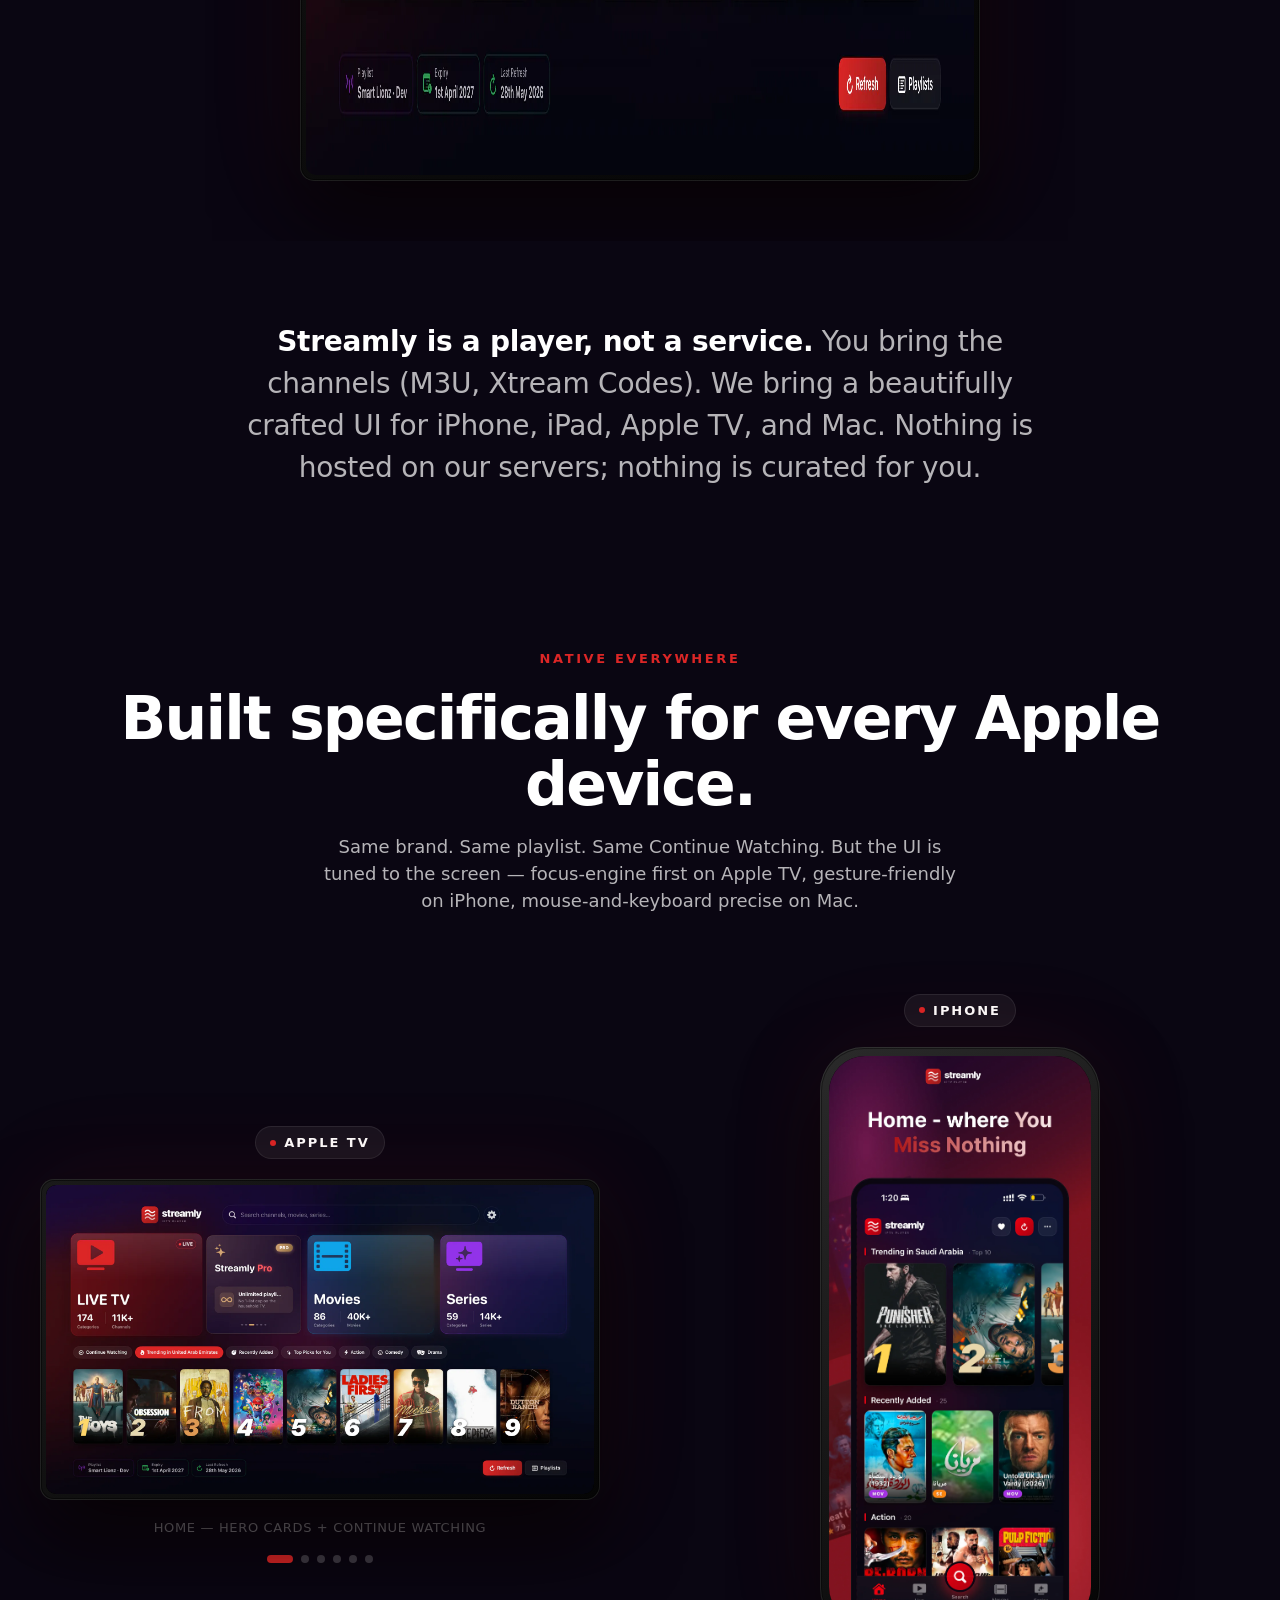
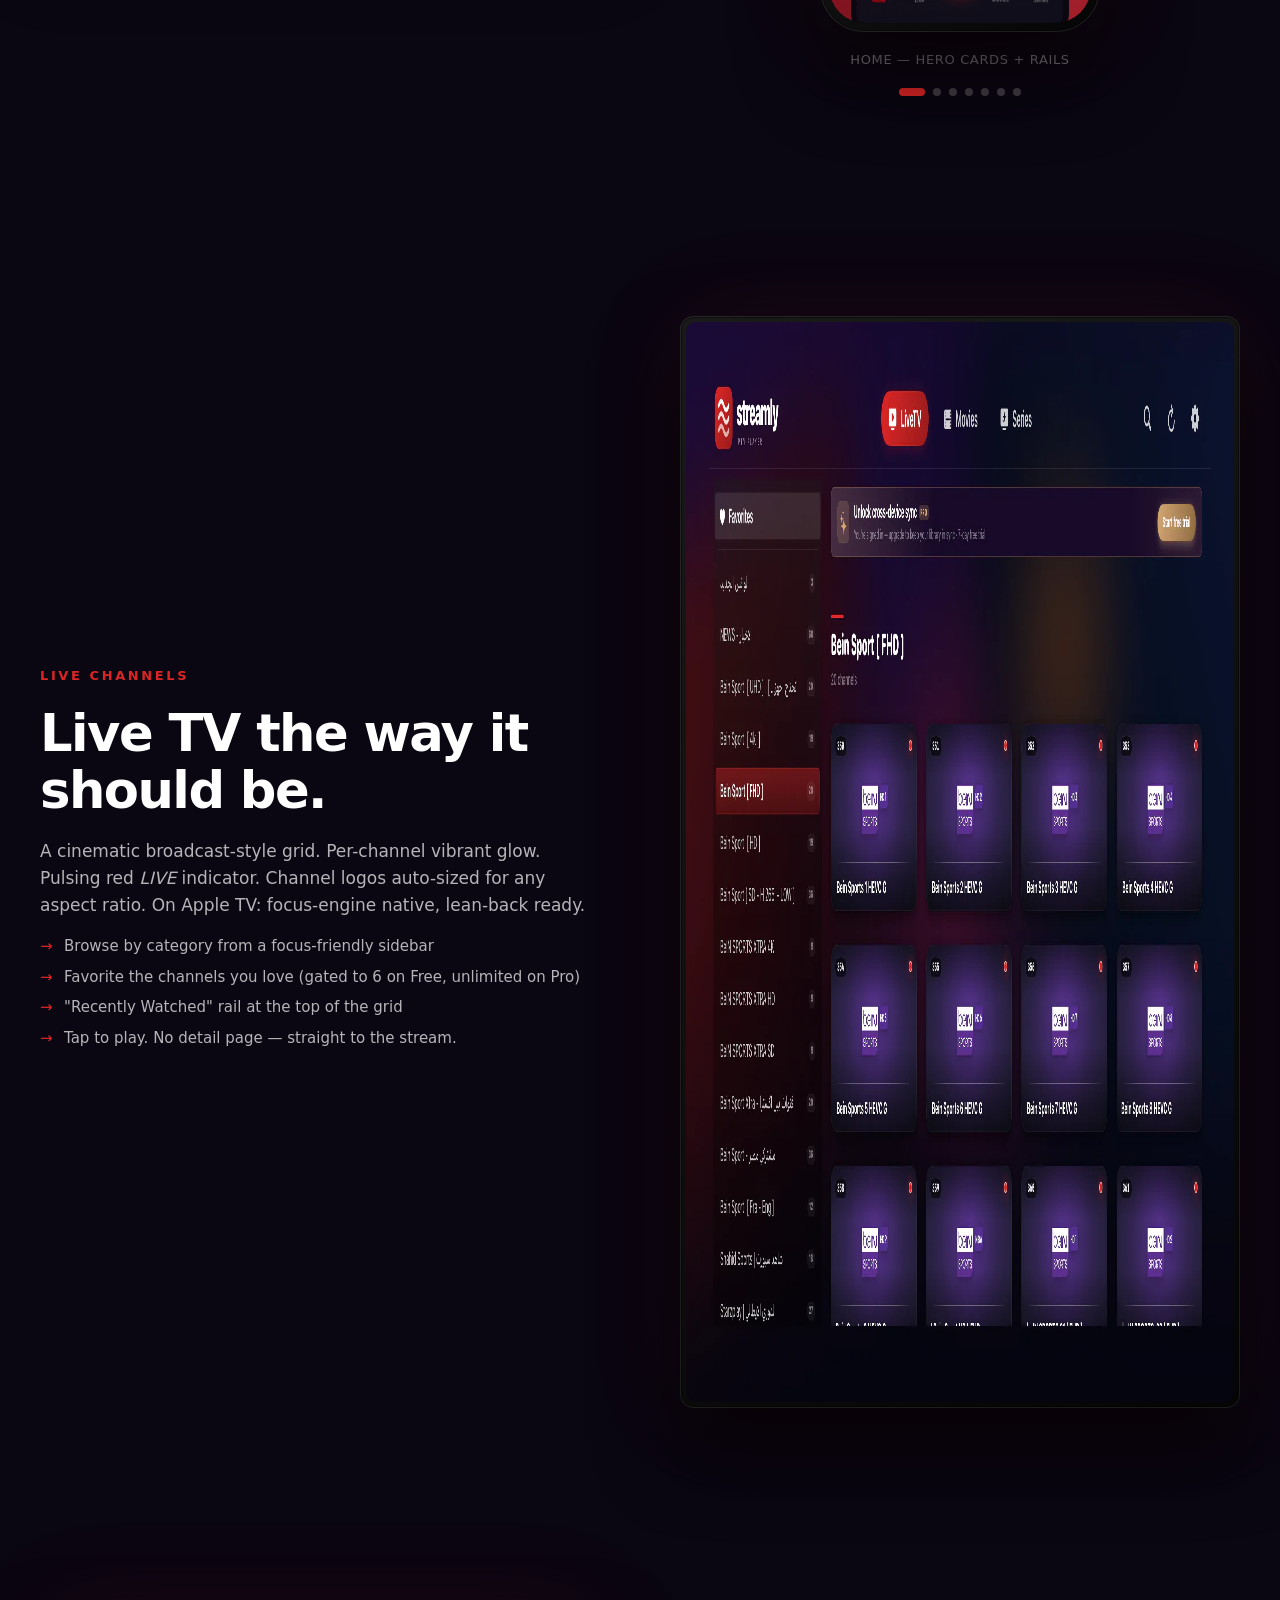
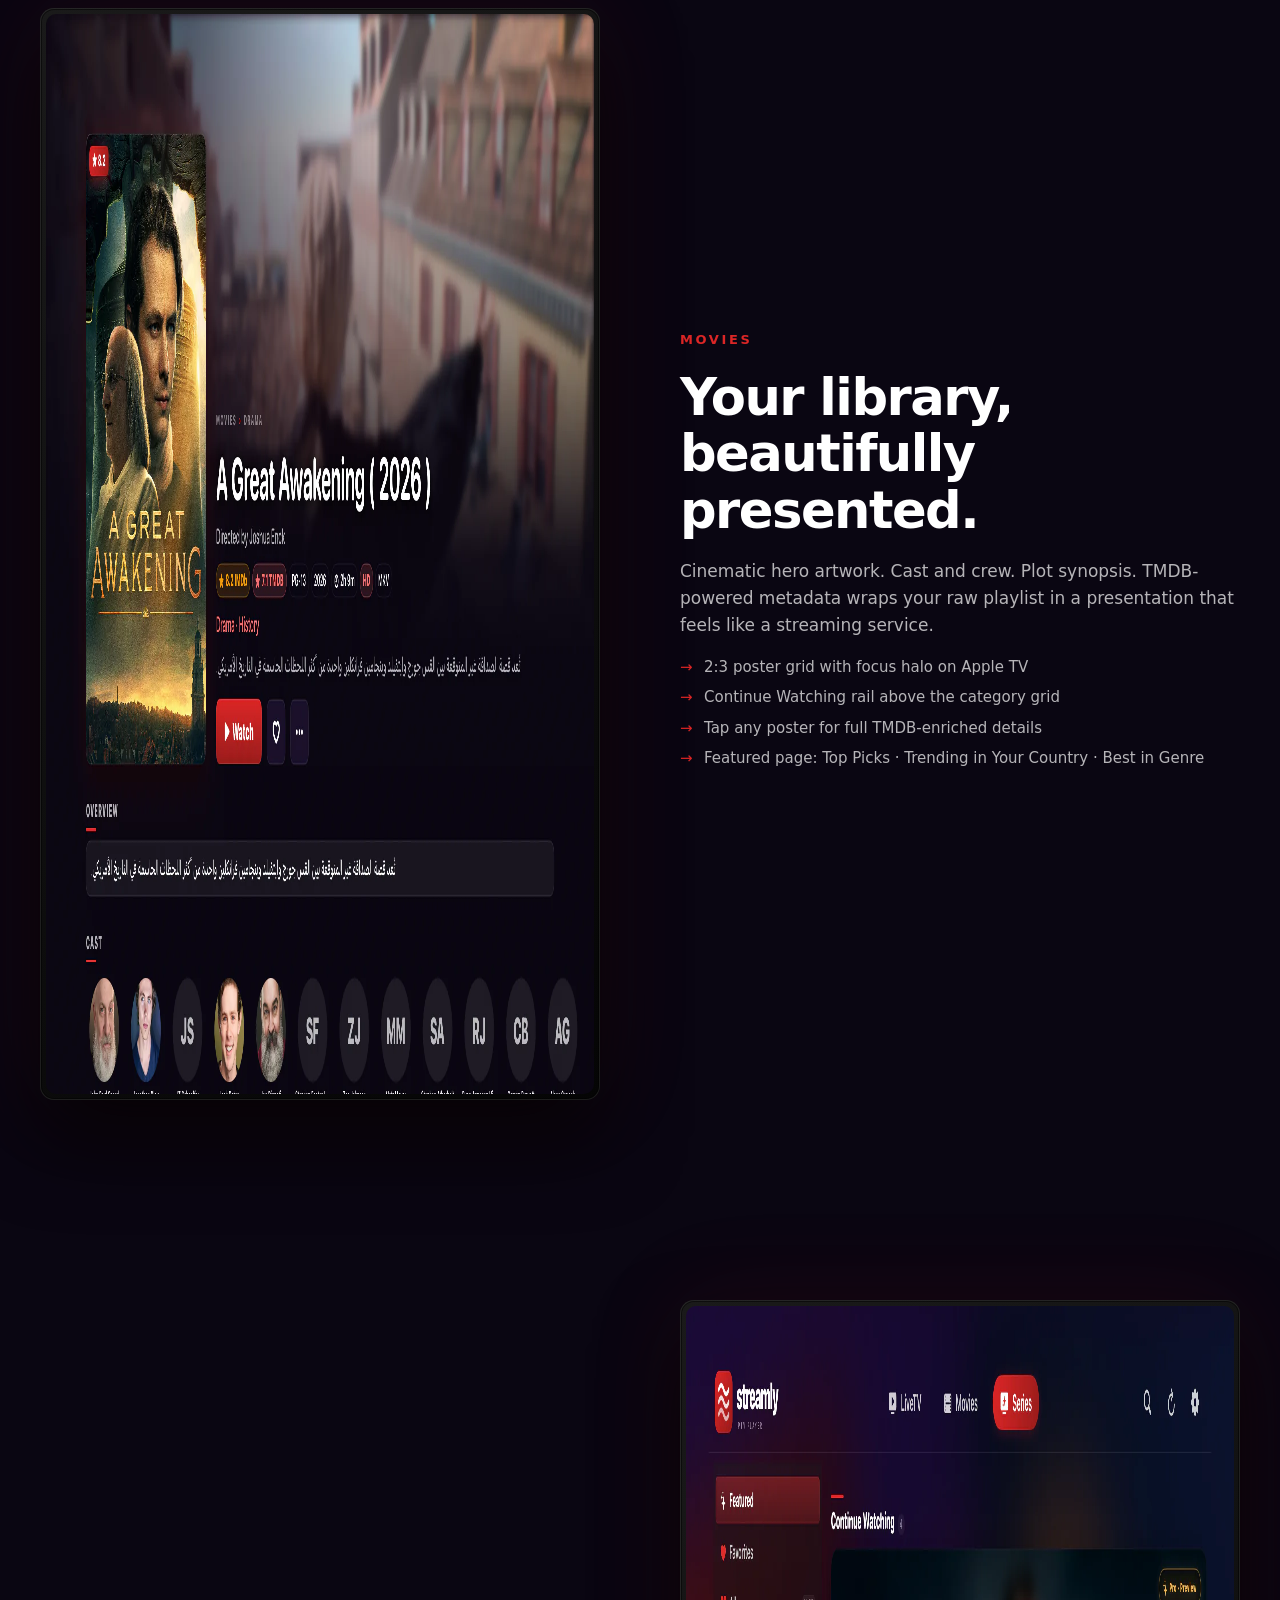
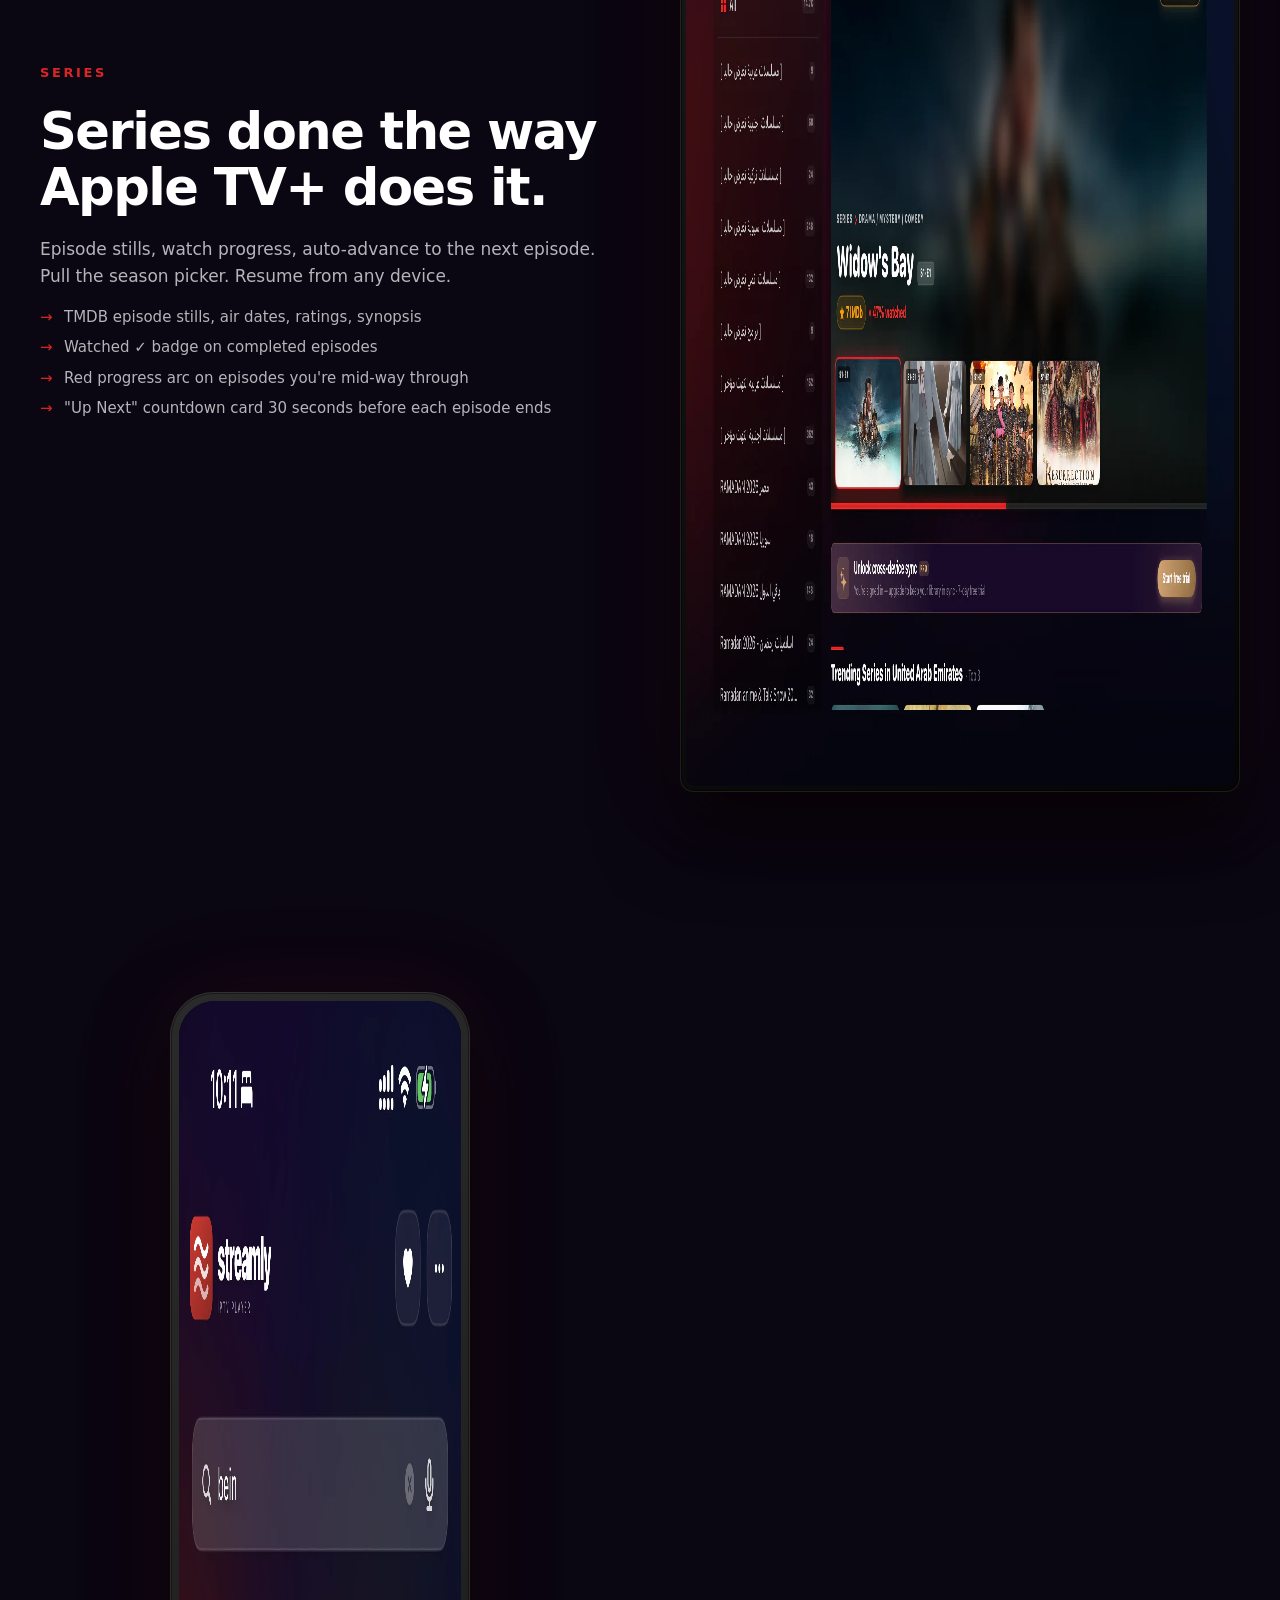
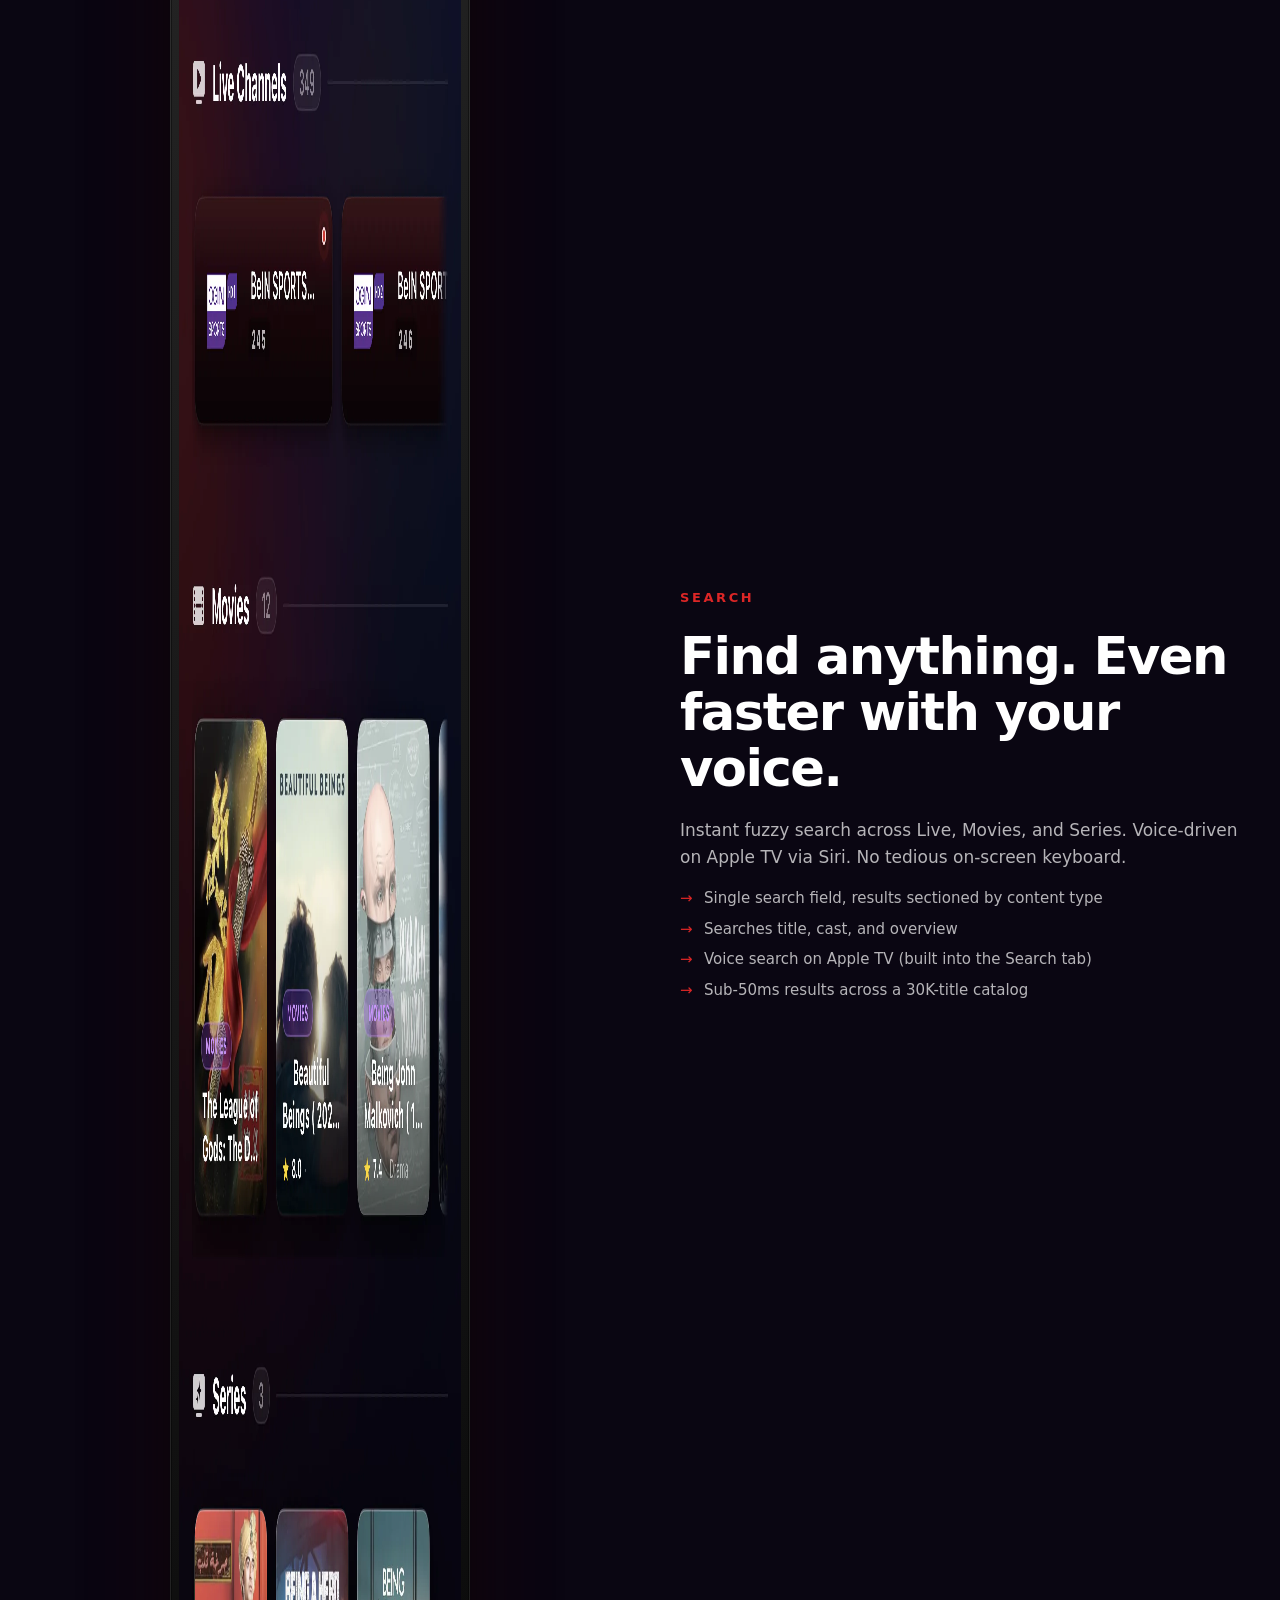
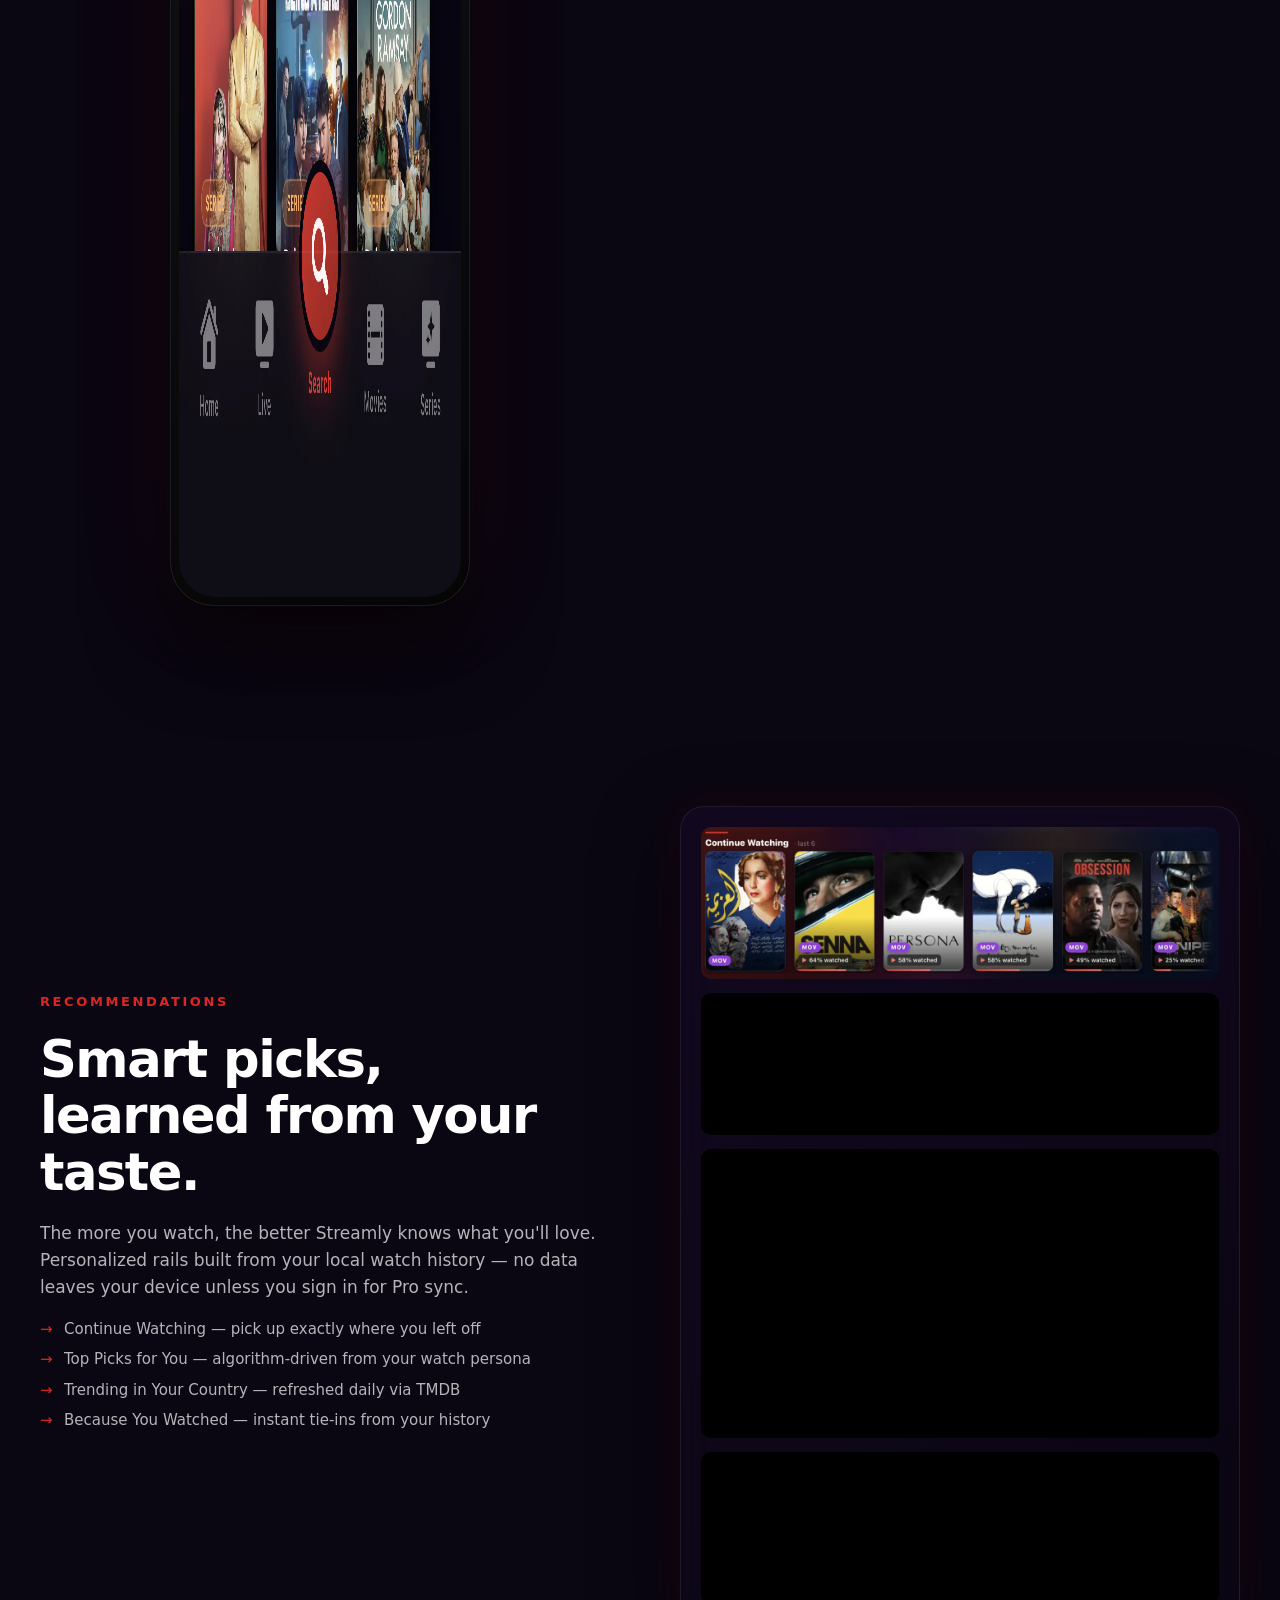
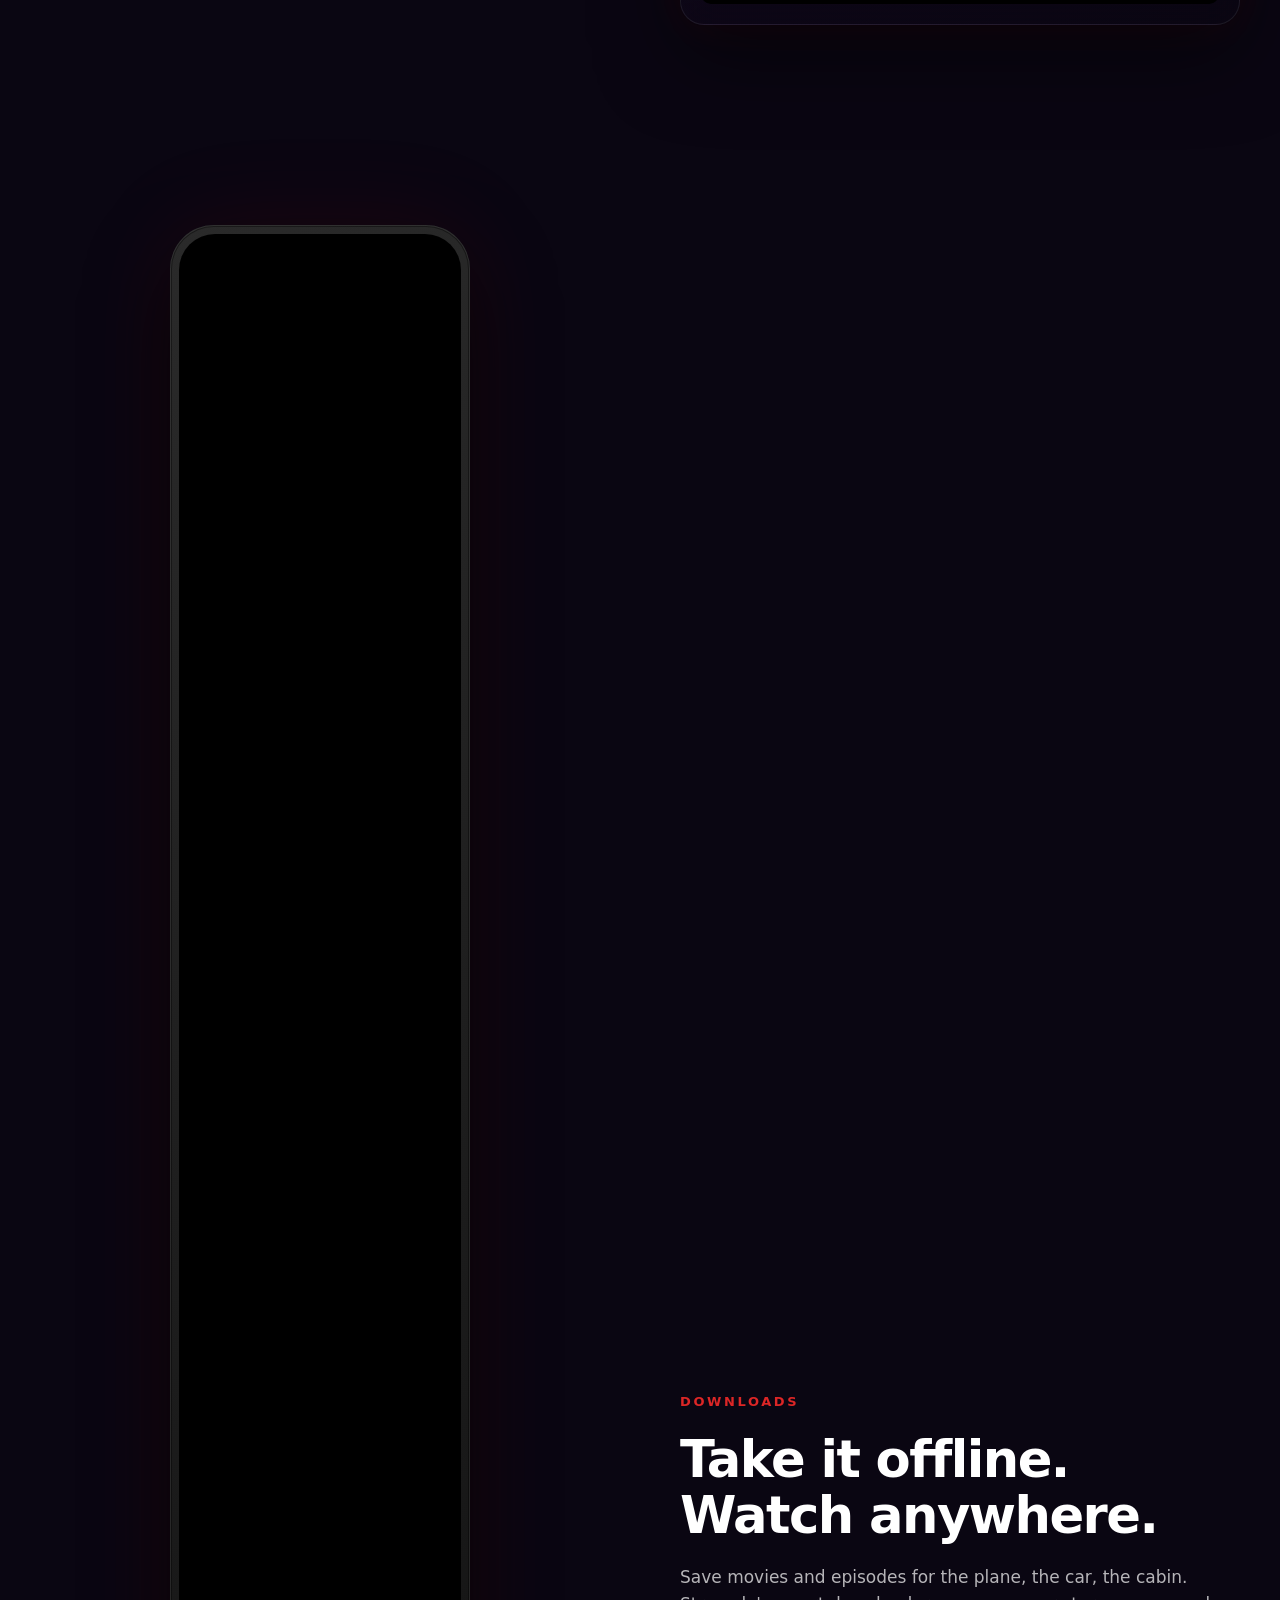
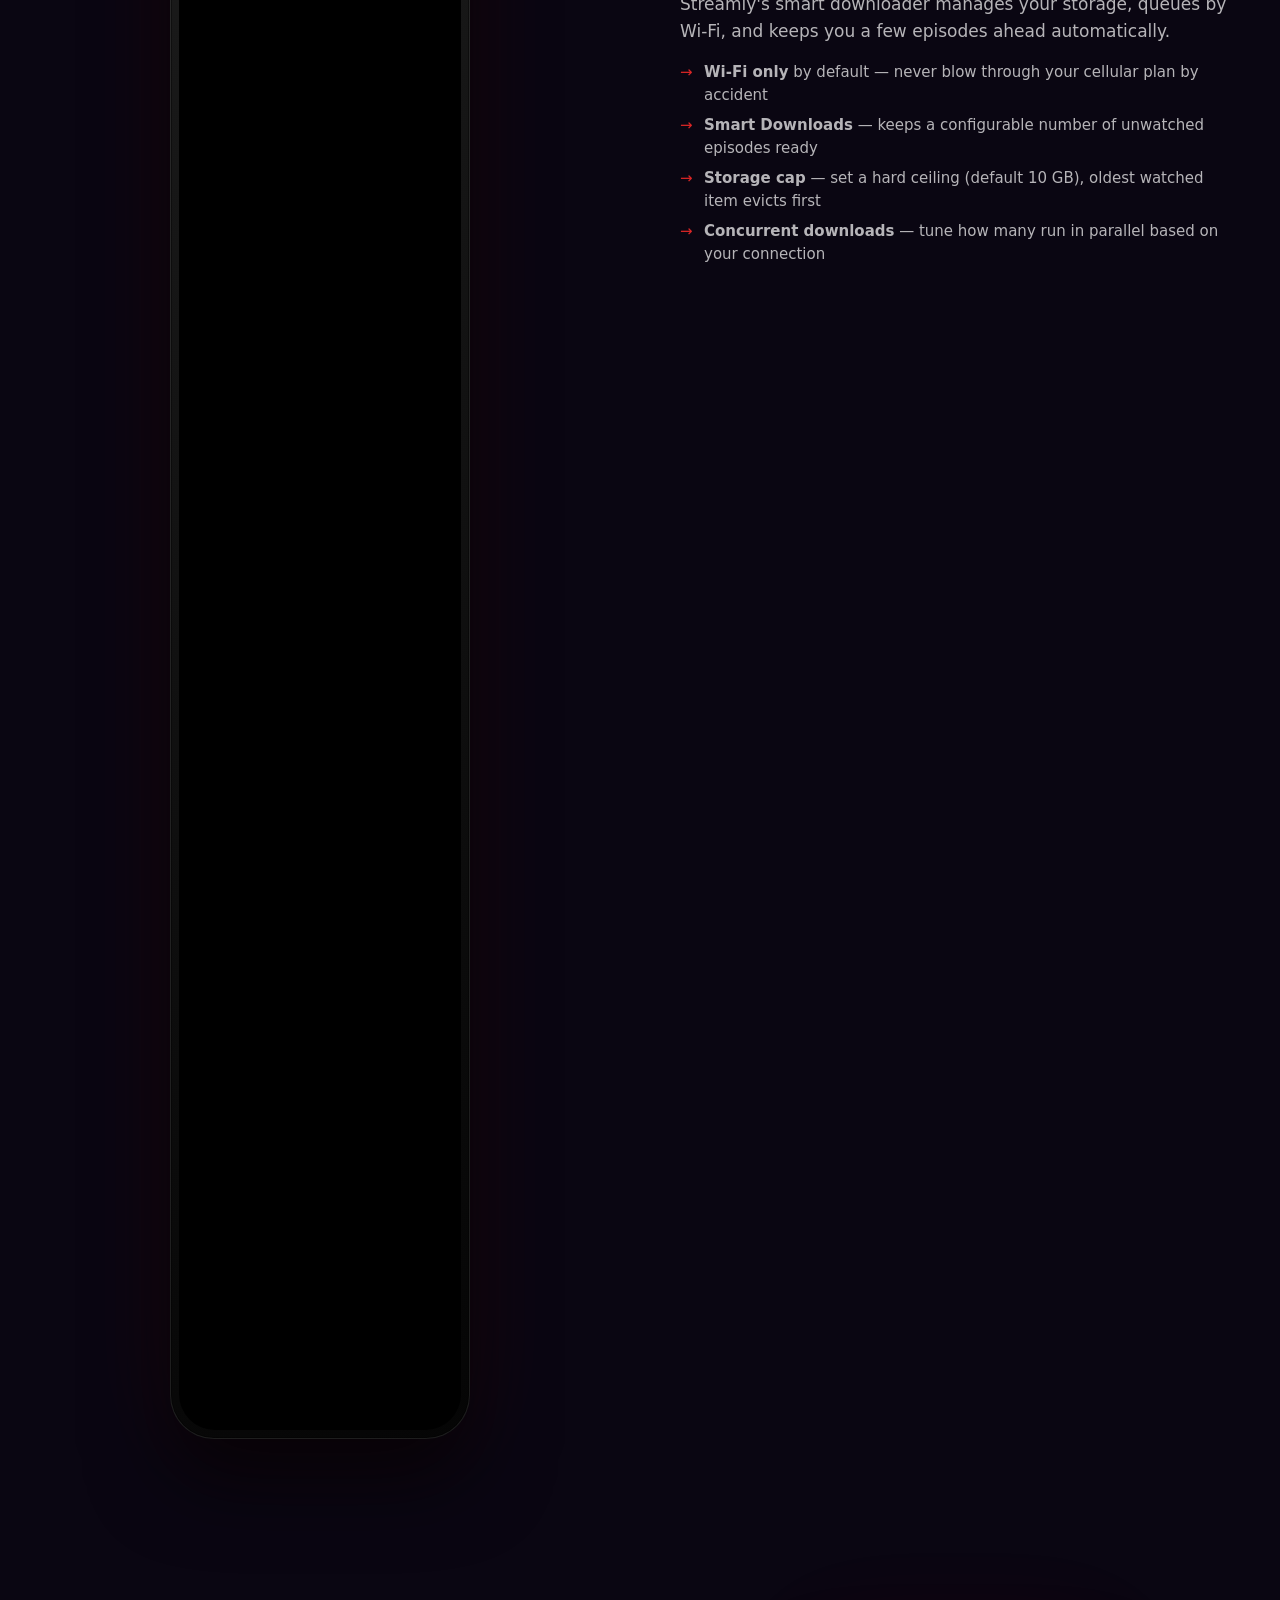
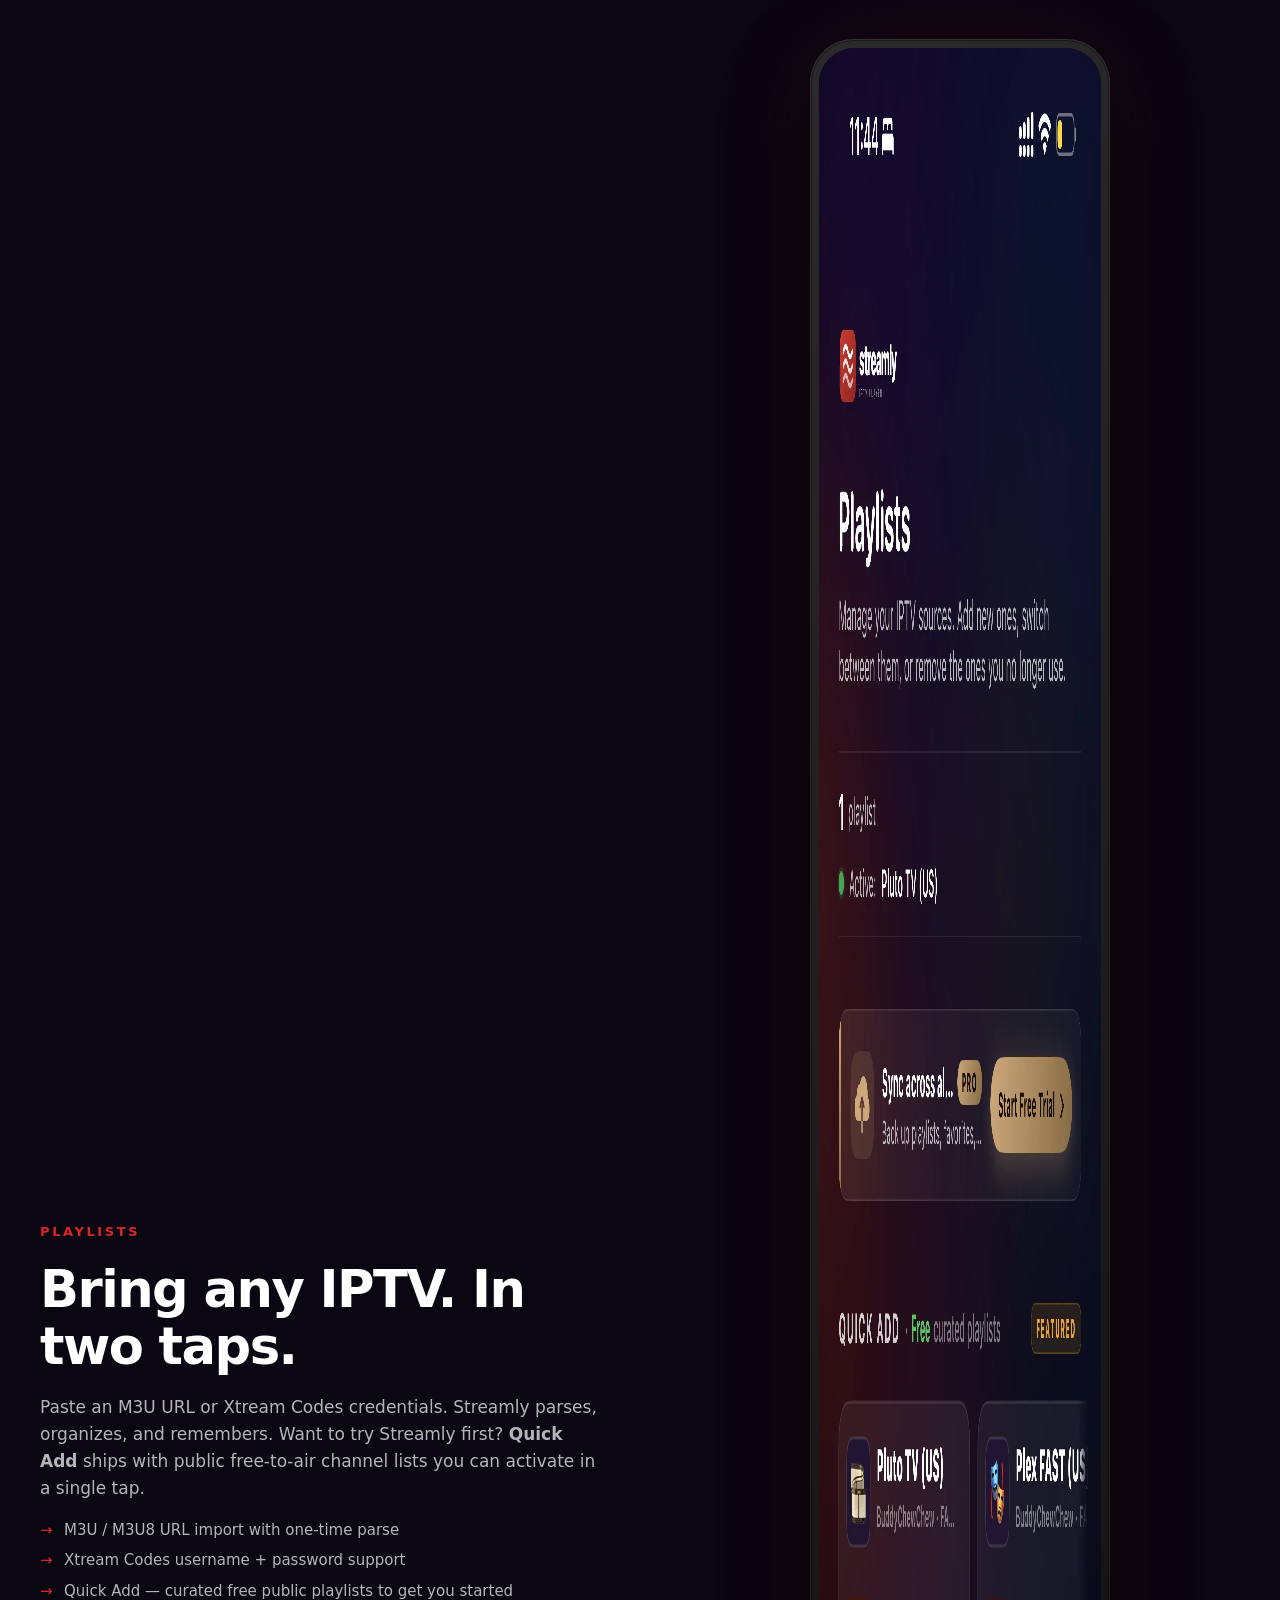
==== commit 6e465eaa: "Optimize homepage images to WebP and harden SEO Re-encode 19 PNG screenshots to WebP (30.8 MB -> 2.2" ====
--- a/index.html
+++ b/index.html
@@ -5,6 +5,8 @@
 <meta name="viewport" content="width=device-width, initial-scale=1">
 <title>Streamly: IPTV Player — Your IPTV. Beautifully played.</title>
 <meta name="description" content="Streamly: IPTV Player is a beautifully crafted media player for iPhone, iPad, Apple TV, and Mac. Bring your M3U or Xtream Codes playlist — we bring the player.">
+<link rel="canonical" href="https://streamly-app.github.io/">
+<meta name="robots" content="index, follow, max-image-preview:large, max-snippet:-1, max-video-preview:-1">
 <meta property="og:title" content="Streamly: IPTV Player">
 <meta property="og:description" content="A stunning IPTV media player for iPhone, iPad, Apple TV & Mac. Bring your M3U or Xtream playlist — we bring the player.">
 <meta property="og:type" content="website">
@@ -25,6 +27,39 @@
 <meta name="theme-color" content="#0A0612">
 <link rel="icon" type="image/png" sizes="256x256" href="assets/app-icon-256.png">
 <link rel="apple-touch-icon" href="assets/app-icon-256.png">
+<script type="application/ld+json">
+{
+  "@context": "https://schema.org",
+  "@graph": [
+    {
+      "@type": "WebSite",
+      "@id": "https://streamly-app.github.io/#website",
+      "url": "https://streamly-app.github.io/",
+      "name": "Streamly: IPTV Player",
+      "inLanguage": "en"
+    },
+    {
+      "@type": "SoftwareApplication",
+      "@id": "https://streamly-app.github.io/#app",
+      "name": "Streamly: IPTV Player",
+      "operatingSystem": "iOS, iPadOS, macOS, tvOS",
+      "applicationCategory": "MultimediaApplication",
+      "url": "https://streamly-app.github.io/",
+      "downloadUrl": "https://apps.apple.com/app/id6769753335",
+      "image": "https://streamly-app.github.io/assets/banners/streamly-og-1200x630.png",
+      "description": "Streamly is a media player for iPhone, iPad, Apple TV, and Mac. Bring your own M3U or Xtream Codes playlist and Streamly turns it into a clean, fast player — channel grid, posters, search, favorites, and Picture-in-Picture. Streamly does not host, sell, or provide any video content.",
+      "author": { "@type": "Person", "name": "Yasser Farag" },
+      "offers": {
+        "@type": "AggregateOffer",
+        "lowPrice": "0",
+        "highPrice": "59.99",
+        "priceCurrency": "USD",
+        "offerCount": "4"
+      }
+    }
+  ]
+}
+</script>
 <link rel="stylesheet" href="styles.css">
 <style>
 /* Page-specific styles */
@@ -191,7 +226,7 @@
 
 <nav class="site-nav">
   <a href="/" class="logo-img" aria-label="Streamly home">
-    <img src="assets/logo-horizontal.png" alt="Streamly">
+    <img src="assets/logo-horizontal.webp" alt="Streamly" width="1200" height="300">
   </a>
   <div class="nav-links">
     <a href="#platforms">Platforms</a>
@@ -219,7 +254,7 @@
     </div>
     <div class="hero-tv-wrap">
       <div class="tv-frame large">
-        <img src="assets/appletv-home.png" alt="Streamly home screen on Apple TV">
+        <img src="assets/appletv-home.webp" alt="Streamly home screen on Apple TV" width="1920" height="1080" fetchpriority="high">
       </div>
     </div>
   </div>
@@ -245,12 +280,12 @@
       <div class="carousel-wrapper">
         <div class="tv-frame">
           <div class="carousel-track" data-carousel data-autoplay="5000">
-            <img class="carousel-slide active" src="assets/appletv-home.png"                    alt="Home"               data-caption="Home — hero cards + Continue Watching">
-            <img class="carousel-slide"        src="assets/appletv-livechannels.png"            alt="Live Channels"      data-caption="Live Channels — broadcast-style grid">
-            <img class="carousel-slide"        src="assets/appletv-movies.png"                  alt="Movies grid"        data-caption="Movies — category sidebar + poster grid">
-            <img class="carousel-slide"        src="assets/appletv-moviedetails.png"            alt="Movie details"      data-caption="Movie details — cast, synopsis, Watch">
-            <img class="carousel-slide"        src="assets/appletv-series-continuewatching.png" alt="Series Continue Watching" data-caption="Series — Continue Watching hero">
-            <img class="carousel-slide"        src="assets/appletv-series.png"                  alt="Series Featured"    data-caption="Series — Trending in your country">
+            <img class="carousel-slide active" src="assets/appletv-home.webp"                    alt="Home"               data-caption="Home — hero cards + Continue Watching" width="1920" height="1080" loading="lazy" decoding="async">
+            <img class="carousel-slide"        src="assets/appletv-livechannels.webp"            alt="Live Channels"      data-caption="Live Channels — broadcast-style grid" width="1920" height="1080" loading="lazy" decoding="async">
+            <img class="carousel-slide"        src="assets/appletv-movies.webp"                  alt="Movies grid"        data-caption="Movies — category sidebar + poster grid" width="1920" height="1080" loading="lazy" decoding="async">
+            <img class="carousel-slide"        src="assets/appletv-moviedetails.webp"            alt="Movie details"      data-caption="Movie details — cast, synopsis, Watch" width="1920" height="1080" loading="lazy" decoding="async">
+            <img class="carousel-slide"        src="assets/appletv-series-continuewatching.webp" alt="Series Continue Watching" data-caption="Series — Continue Watching hero" width="1920" height="1080" loading="lazy" decoding="async">
+            <img class="carousel-slide"        src="assets/appletv-series.webp"                  alt="Series Featured"    data-caption="Series — Trending in your country" width="1920" height="1080" loading="lazy" decoding="async">
           </div>
         </div>
         <div class="carousel-caption" data-carousel-caption></div>
@@ -264,13 +299,13 @@
       <div class="carousel-wrapper">
         <div class="phone-frame">
           <div class="carousel-track" data-carousel data-autoplay="4500">
-            <img class="carousel-slide active" src="assets/iphone-home.png"           alt="Home"           data-caption="Home — hero cards + rails">
-            <img class="carousel-slide"        src="assets/iphone-favorites.png"      alt="Live Channels"  data-caption="Live Channels — channel grid">
-            <img class="carousel-slide"        src="assets/iphone-movies.png"         alt="Movies"         data-caption="Movies — poster grid">
-            <img class="carousel-slide"        src="assets/iphone-movie-details.png"  alt="Movie details"  data-caption="Movie details — TMDB-enriched">
-            <img class="carousel-slide"        src="assets/iphone-series-details.png" alt="Series details" data-caption="Series details — episode picker">
-            <img class="carousel-slide"        src="assets/iphone-search.png"         alt="Search"         data-caption="Advanced search — voice or text">
-            <img class="carousel-slide"        src="assets/iphone-playlists.png"      alt="Playlists"      data-caption="Playlists — M3U or Xtream import">
+            <img class="carousel-slide active" src="assets/iphone-home.webp"           alt="Home"           data-caption="Home — hero cards + rails" width="1242" height="2688" loading="lazy" decoding="async">
+            <img class="carousel-slide"        src="assets/iphone-favorites.webp"      alt="Live Channels"  data-caption="Live Channels — channel grid" width="1290" height="2796" loading="lazy" decoding="async">
+            <img class="carousel-slide"        src="assets/iphone-movies.webp"         alt="Movies"         data-caption="Movies — poster grid" width="1290" height="2796" loading="lazy" decoding="async">
+            <img class="carousel-slide"        src="assets/iphone-movie-details.webp"  alt="Movie details"  data-caption="Movie details — TMDB-enriched" width="1290" height="2796" loading="lazy" decoding="async">
+            <img class="carousel-slide"        src="assets/iphone-series-details.webp" alt="Series details" data-caption="Series details — episode picker" width="1290" height="2796" loading="lazy" decoding="async">
+            <img class="carousel-slide"        src="assets/iphone-search.webp"         alt="Search"         data-caption="Advanced search — voice or text" width="1290" height="2796" loading="lazy" decoding="async">
+            <img class="carousel-slide"        src="assets/iphone-playlists.webp"      alt="Playlists"      data-caption="Playlists — M3U or Xtream import" width="1290" height="2796" loading="lazy" decoding="async">
           </div>
         </div>
         <div class="carousel-caption" data-carousel-caption></div>
@@ -297,7 +332,7 @@
     </div>
     <div class="visual tv">
       <div class="tv-frame">
-        <img src="assets/appletv-livechannels.png" alt="Streamly live channels on Apple TV">
+        <img src="assets/appletv-livechannels.webp" alt="Streamly live channels on Apple TV" width="1920" height="1080" loading="lazy" decoding="async">
       </div>
     </div>
   </div>
@@ -319,7 +354,7 @@
     </div>
     <div class="visual tv">
       <div class="tv-frame">
-        <img src="assets/appletv-moviedetails.png" alt="Streamly movie details on Apple TV">
+        <img src="assets/appletv-moviedetails.webp" alt="Streamly movie details on Apple TV" width="1920" height="1080" loading="lazy" decoding="async">
       </div>
     </div>
   </div>
@@ -341,7 +376,7 @@
     </div>
     <div class="visual tv">
       <div class="tv-frame">
-        <img src="assets/appletv-series-continuewatching.png" alt="Streamly series Continue Watching on Apple TV">
+        <img src="assets/appletv-series-continuewatching.webp" alt="Streamly series Continue Watching on Apple TV" width="1920" height="1080" loading="lazy" decoding="async">
       </div>
     </div>
   </div>
@@ -363,7 +398,7 @@
     </div>
     <div class="visual">
       <div class="phone-frame">
-        <img src="assets/iphone-search.png" alt="Streamly advanced search">
+        <img src="assets/iphone-search.webp" alt="Streamly advanced search" width="1290" height="2796" loading="lazy" decoding="async">
       </div>
     </div>
   </div>
@@ -385,10 +420,10 @@
     </div>
     <div class="visual">
       <div class="rail-stack">
-        <img src="assets/rail-continue-watching.png" alt="Continue Watching rail">
-        <img src="assets/rail-top-picks.png" alt="Top Picks for You rail">
-        <img src="assets/rail-trending.png" alt="Trending in your country rail">
-        <img src="assets/rail-because-you-watched.png" alt="Because You Watched rail">
+        <img src="assets/rail-continue-watching.webp" alt="Continue Watching rail" width="1260" height="370" loading="lazy" decoding="async">
+        <img src="assets/rail-top-picks.webp" alt="Top Picks for You rail" width="1236" height="340" loading="lazy" decoding="async">
+        <img src="assets/rail-trending.webp" alt="Trending in your country rail" width="1290" height="720" loading="lazy" decoding="async">
+        <img src="assets/rail-because-you-watched.webp" alt="Because You Watched rail" width="1260" height="370" loading="lazy" decoding="async">
       </div>
     </div>
   </div>
@@ -410,7 +445,7 @@
     </div>
     <div class="visual">
       <div class="phone-frame">
-        <img src="assets/iphone-offline.png" alt="Streamly Downloads — download and watch offline">
+        <img src="assets/iphone-offline.webp" alt="Streamly Downloads — download and watch offline" width="1290" height="2796" loading="lazy" decoding="async">
       </div>
     </div>
   </div>
@@ -433,7 +468,7 @@
     </div>
     <div class="visual">
       <div class="phone-frame">
-        <img src="assets/iphone-playlists.png" alt="Streamly playlist management on iPhone">
+        <img src="assets/iphone-playlists.webp" alt="Streamly playlist management on iPhone" width="1290" height="2796" loading="lazy" decoding="async">
       </div>
     </div>
   </div>
@@ -455,7 +490,7 @@
     </div>
     <div class="visual tv">
       <div class="tv-frame">
-        <img src="assets/appletv-home.png" alt="Streamly home on Apple TV showing the Pro cross-device sync banner">
+        <img src="assets/appletv-home.webp" alt="Streamly home on Apple TV showing the Pro cross-device sync banner" width="1920" height="1080" loading="lazy" decoding="async">
       </div>
     </div>
   </div>
@@ -552,7 +587,7 @@
   <div class="inner">
     <div class="brand">
       <a href="/" class="logo-img">
-        <img src="assets/logo-horizontal.png" alt="Streamly">
+        <img src="assets/logo-horizontal.webp" alt="Streamly" width="1200" height="300">
       </a>
       <p>© 2026 Streamly · Built by Yasser Farag<br/>Apple Developer Team ID: M7GK7B47H6</p>
     </div>
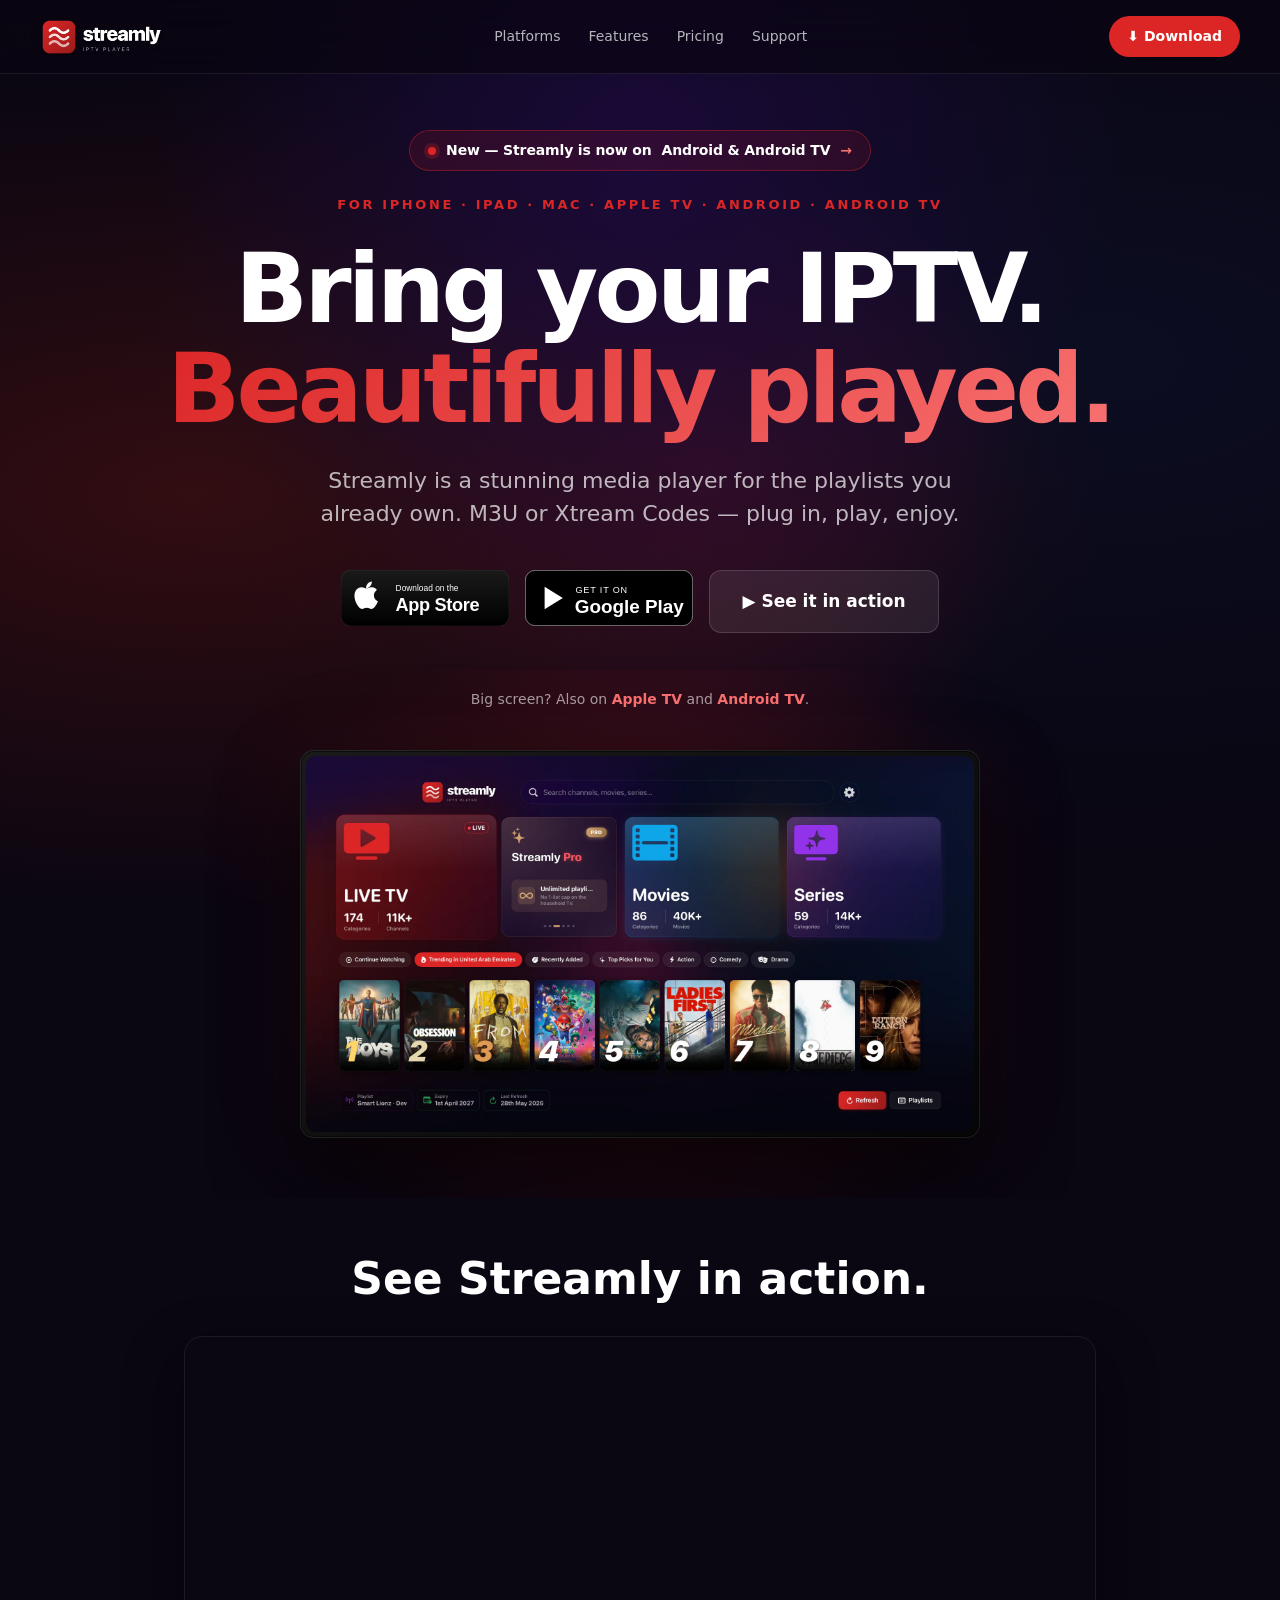
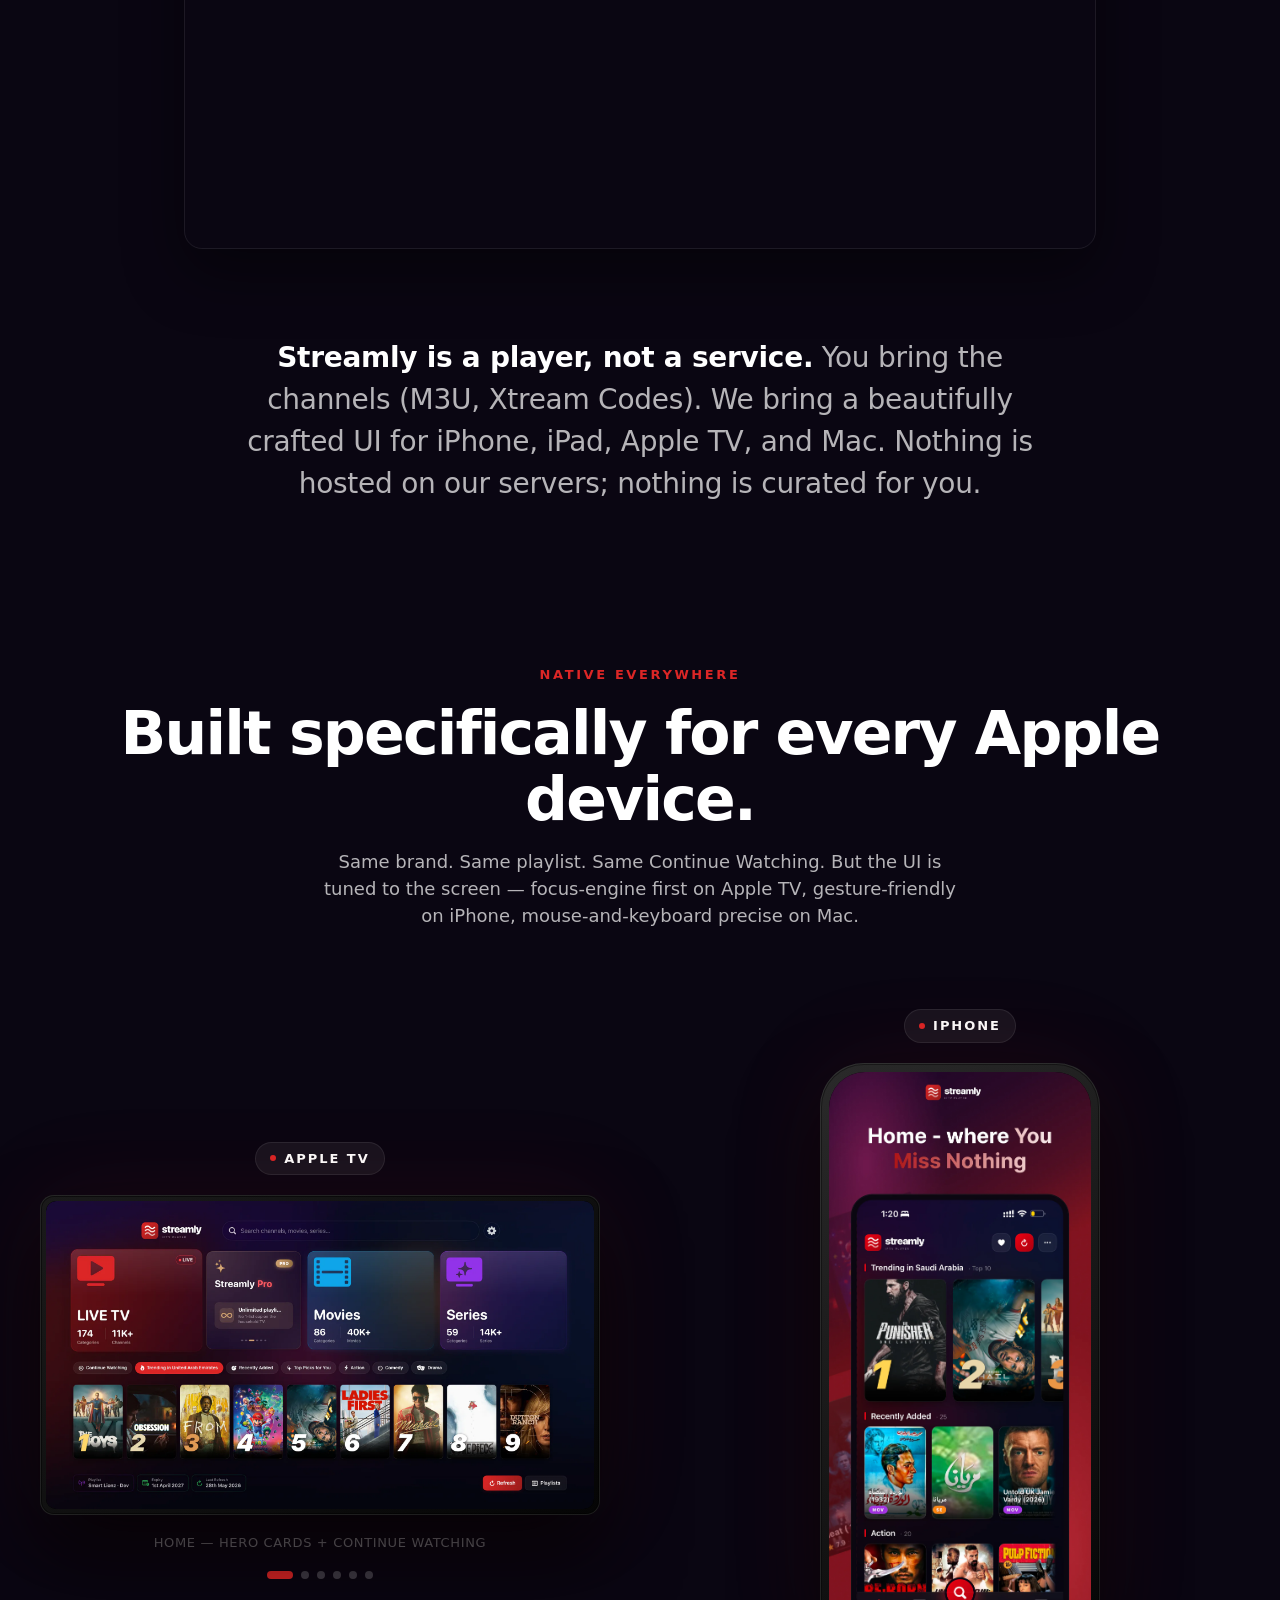
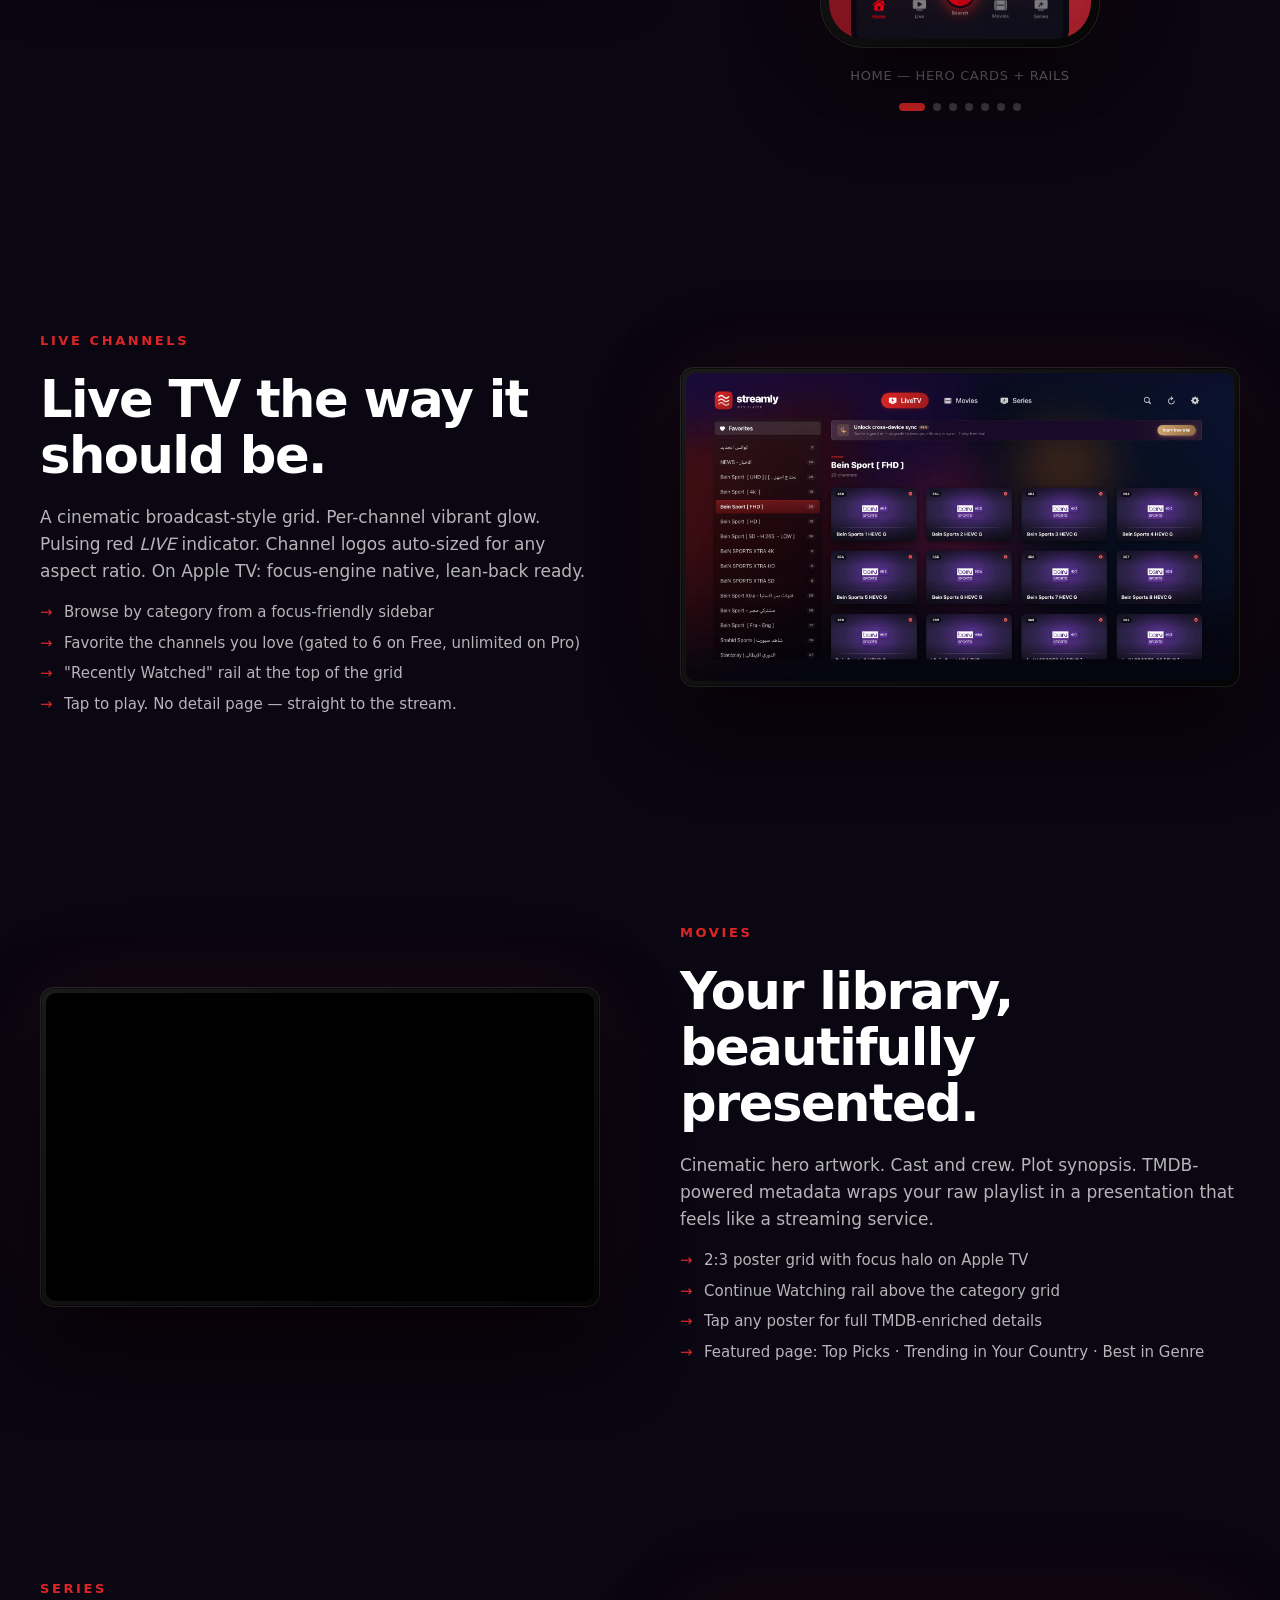
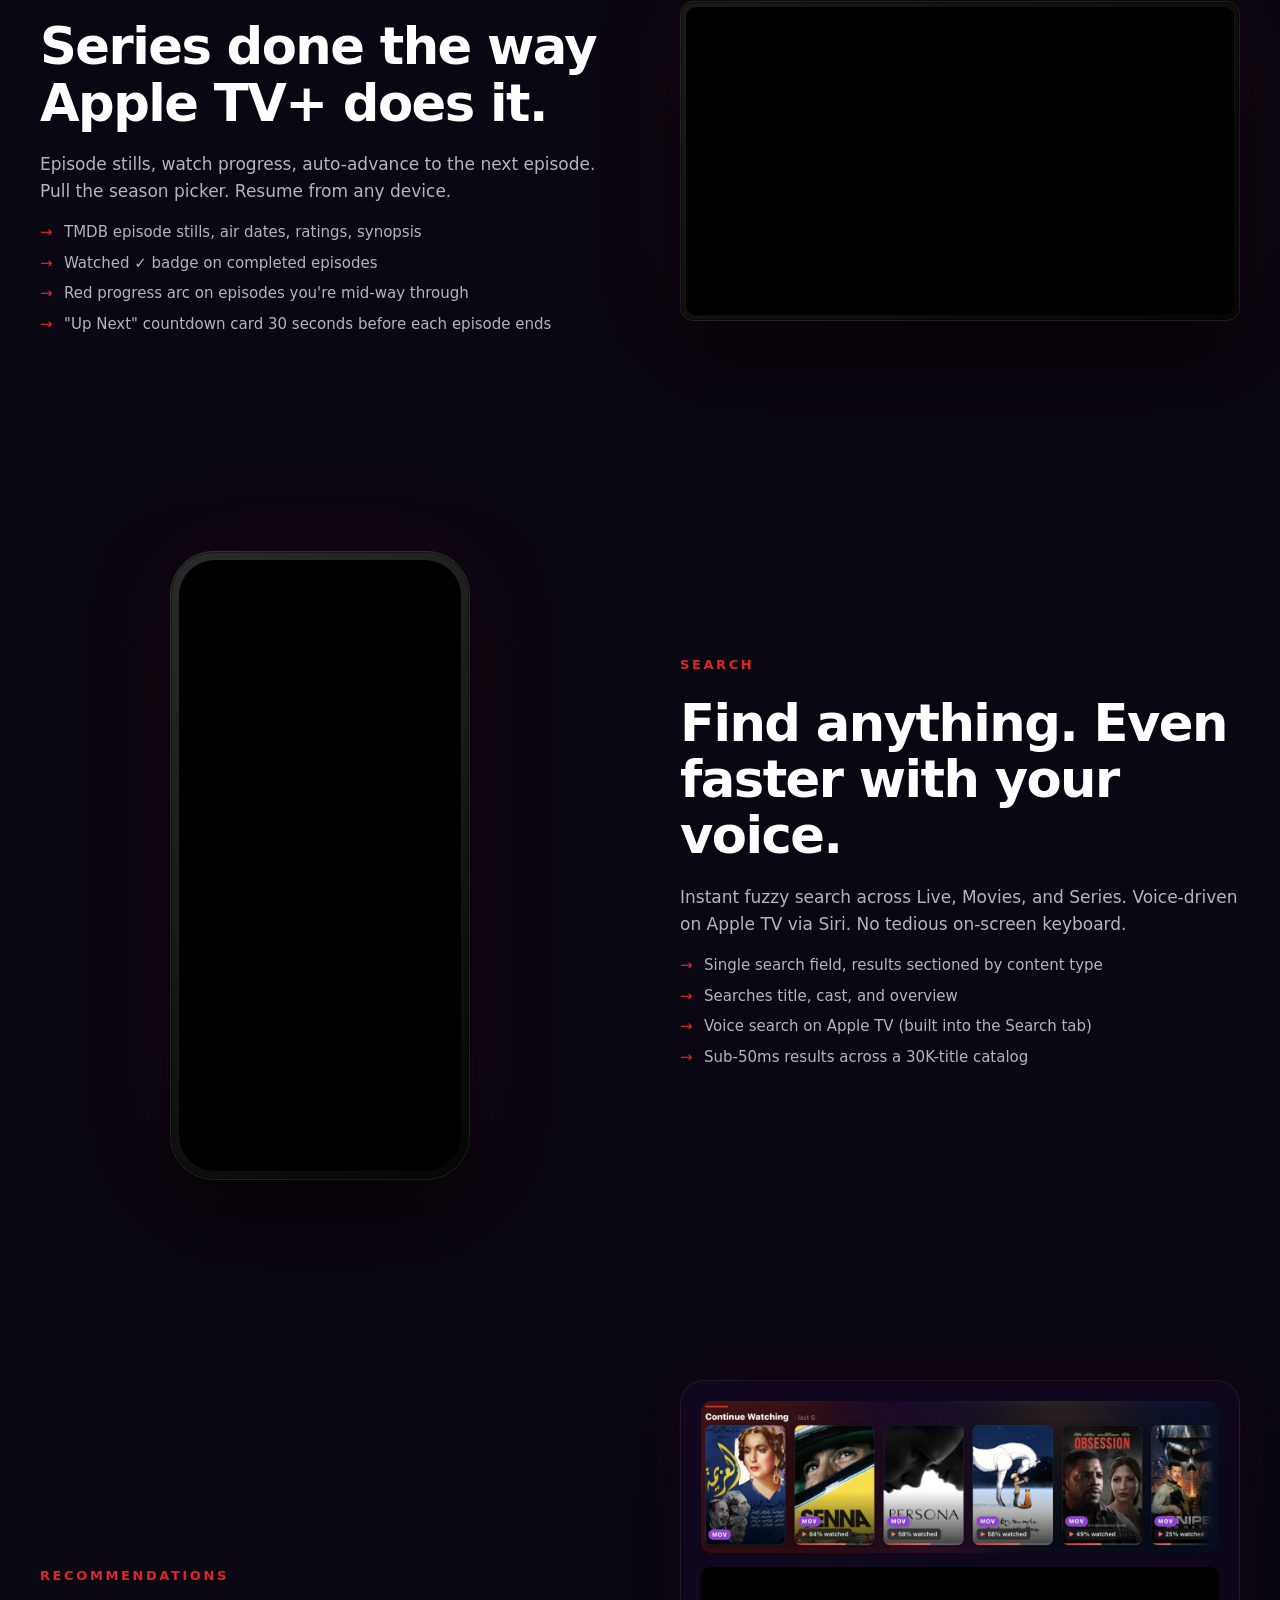
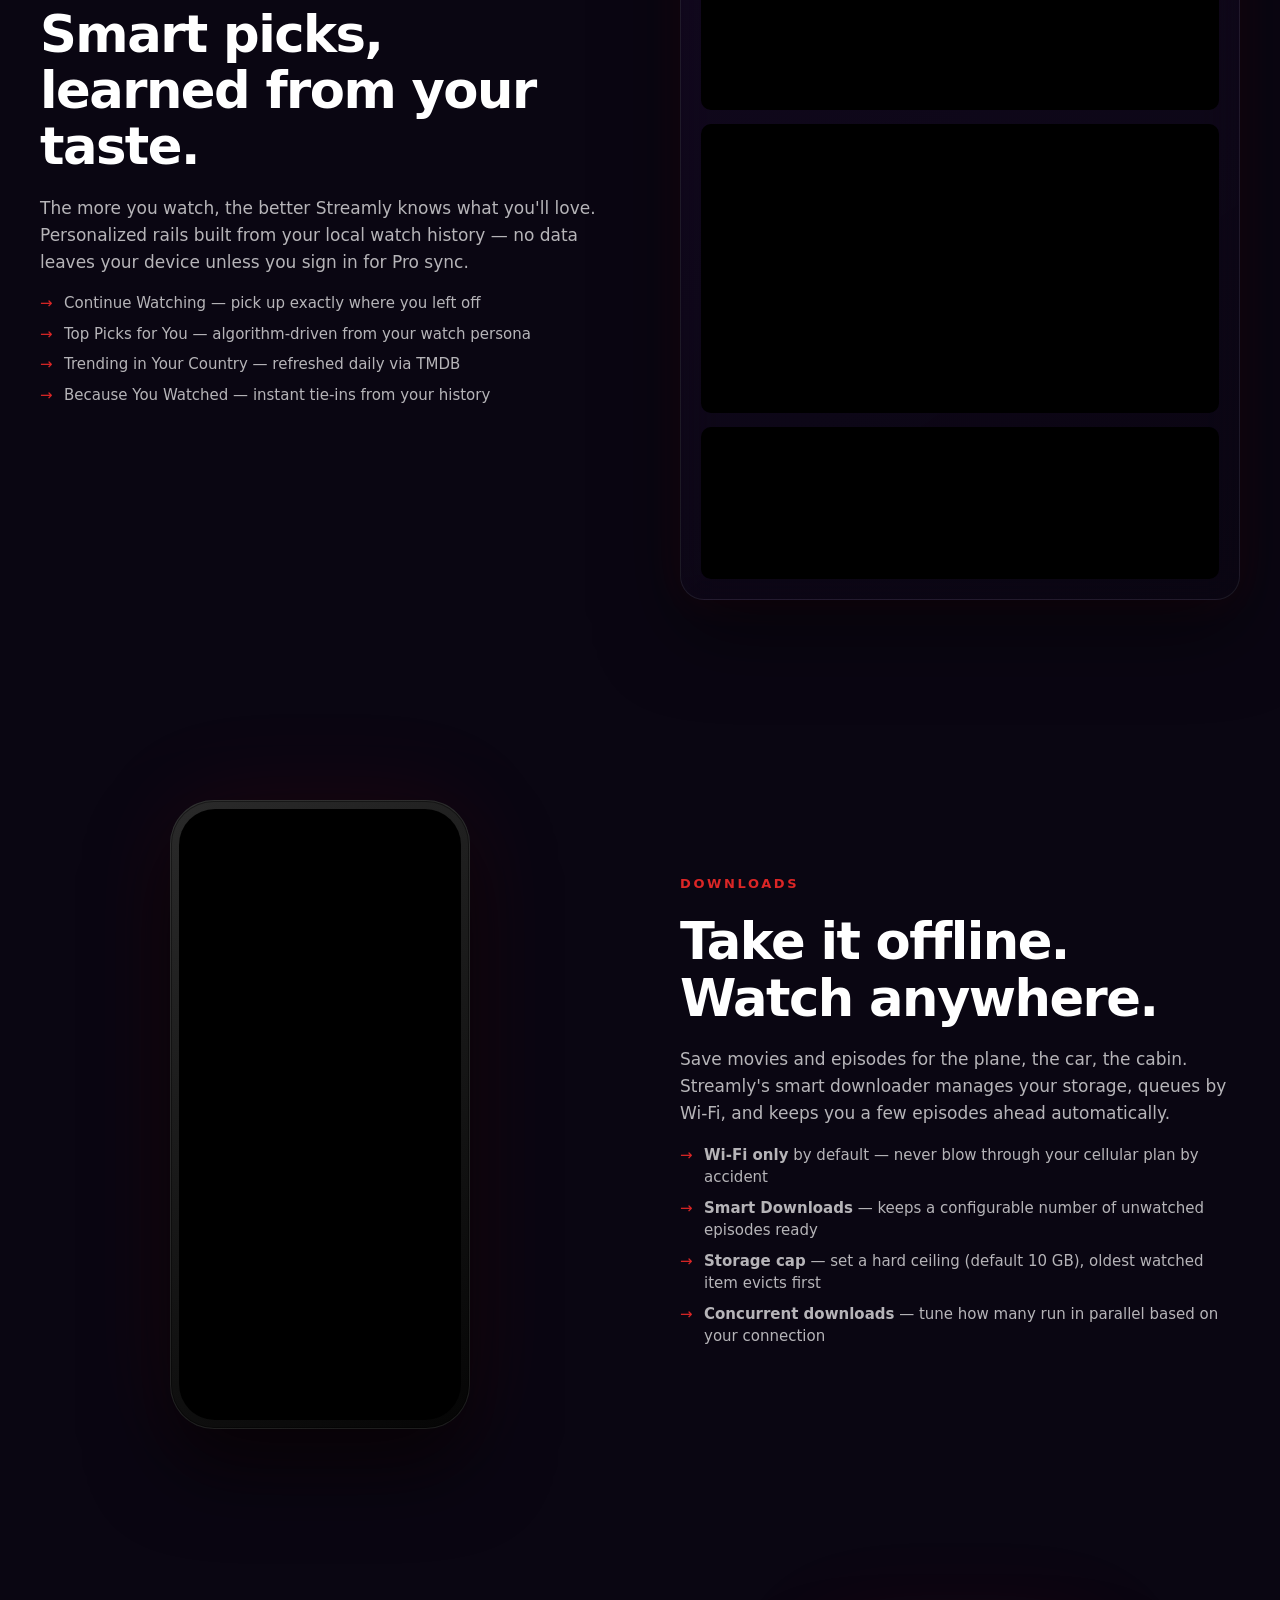
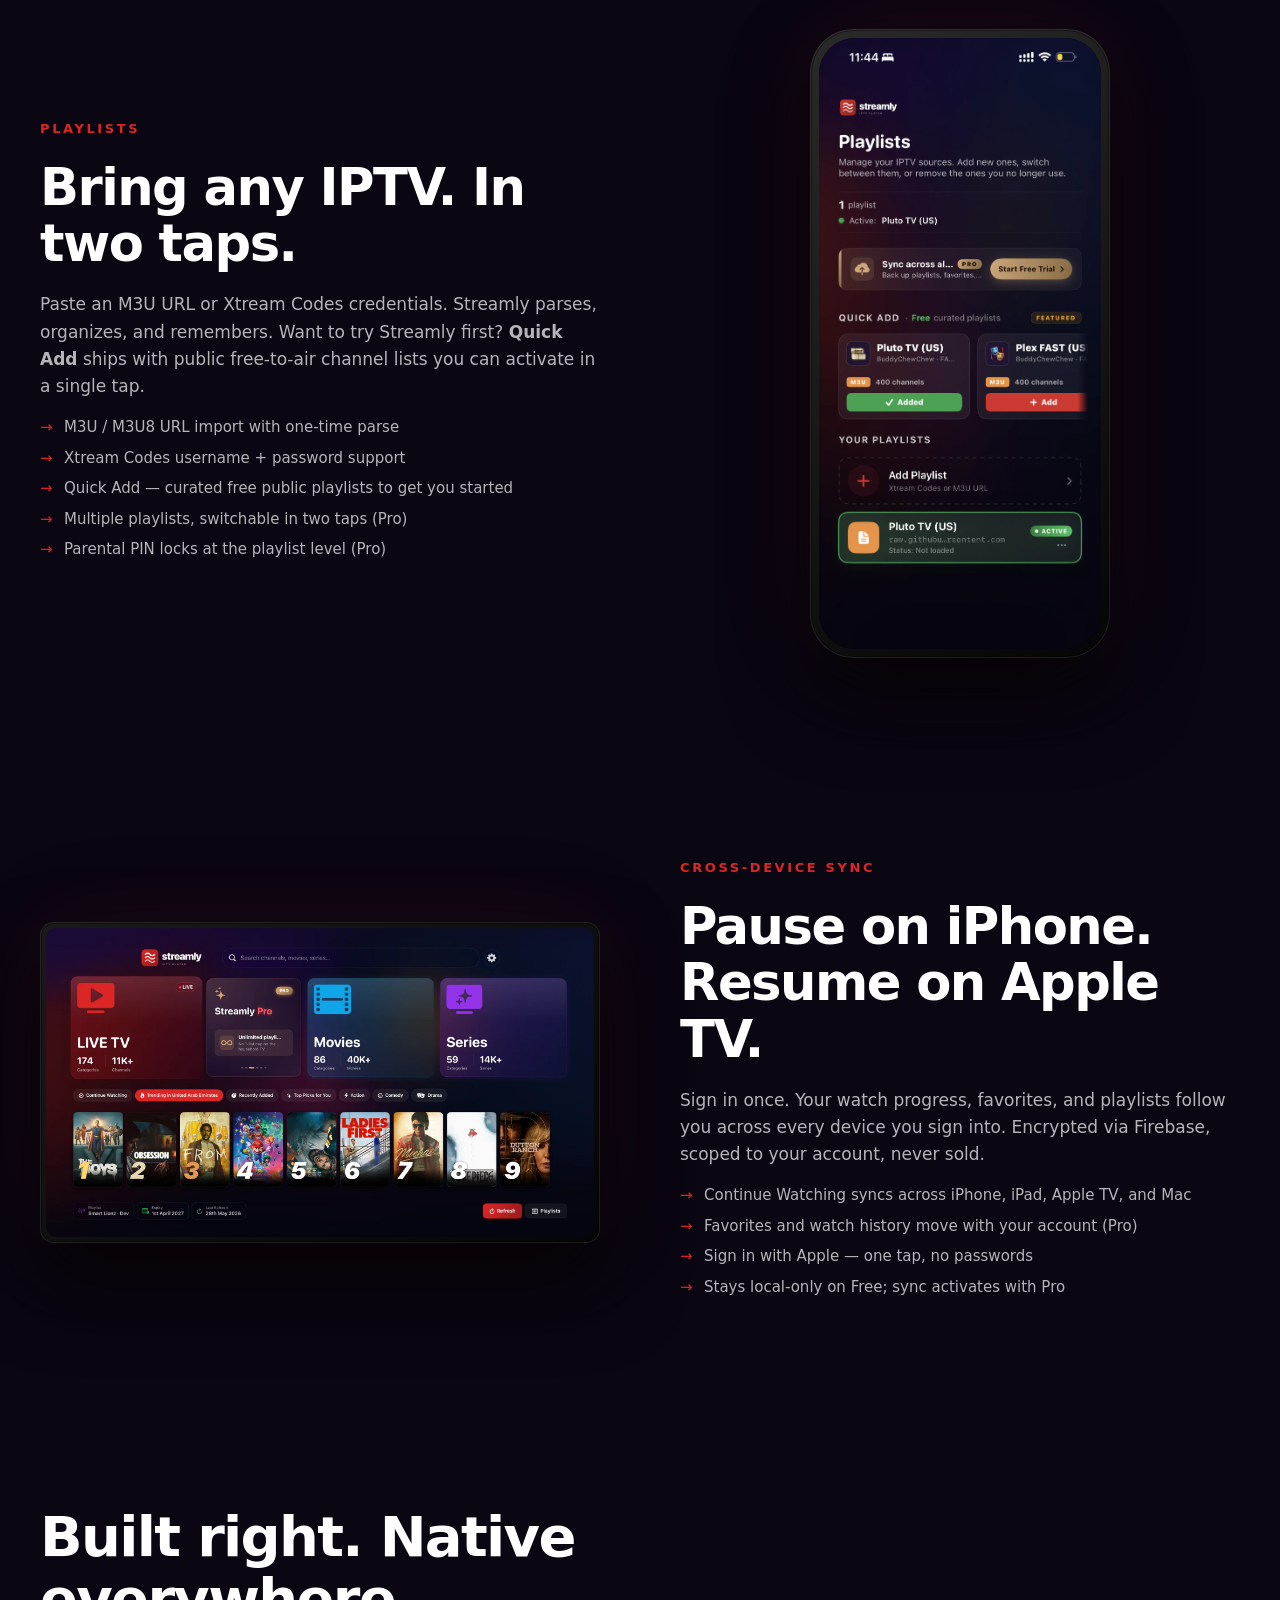
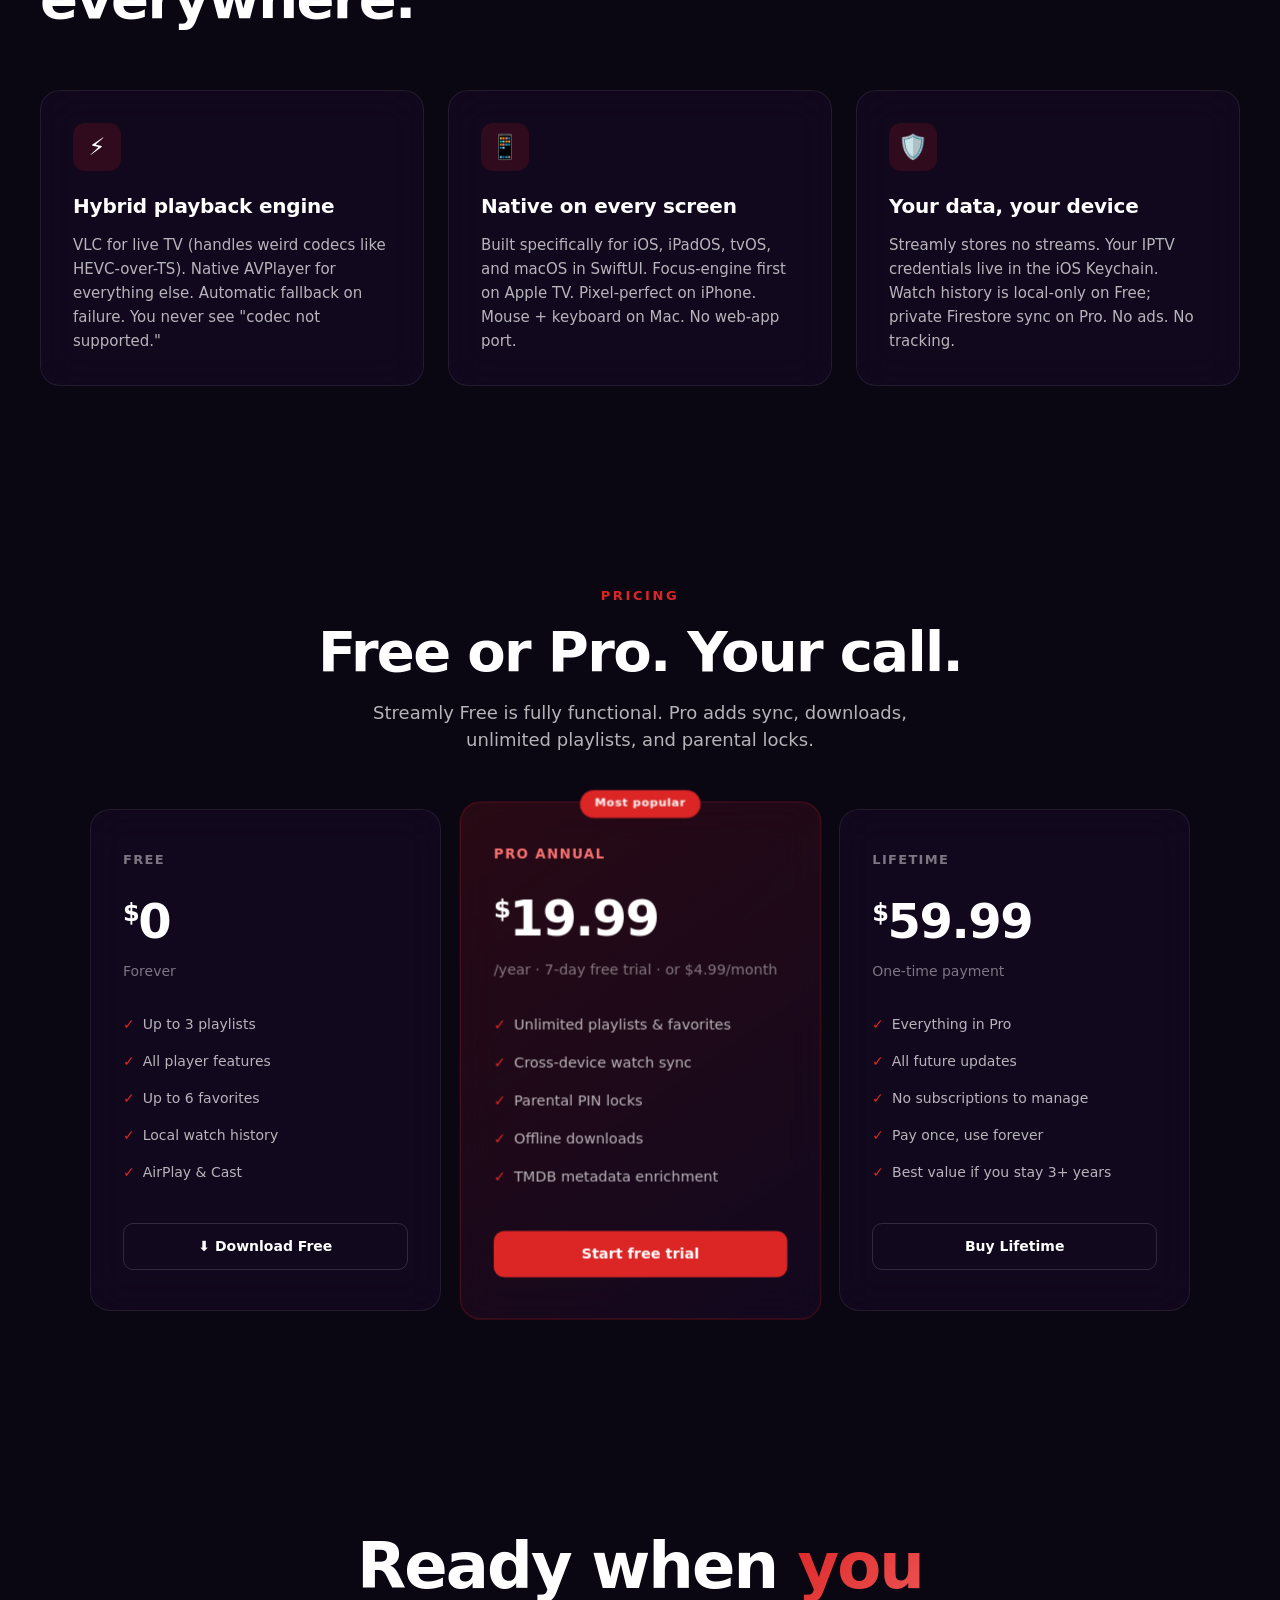
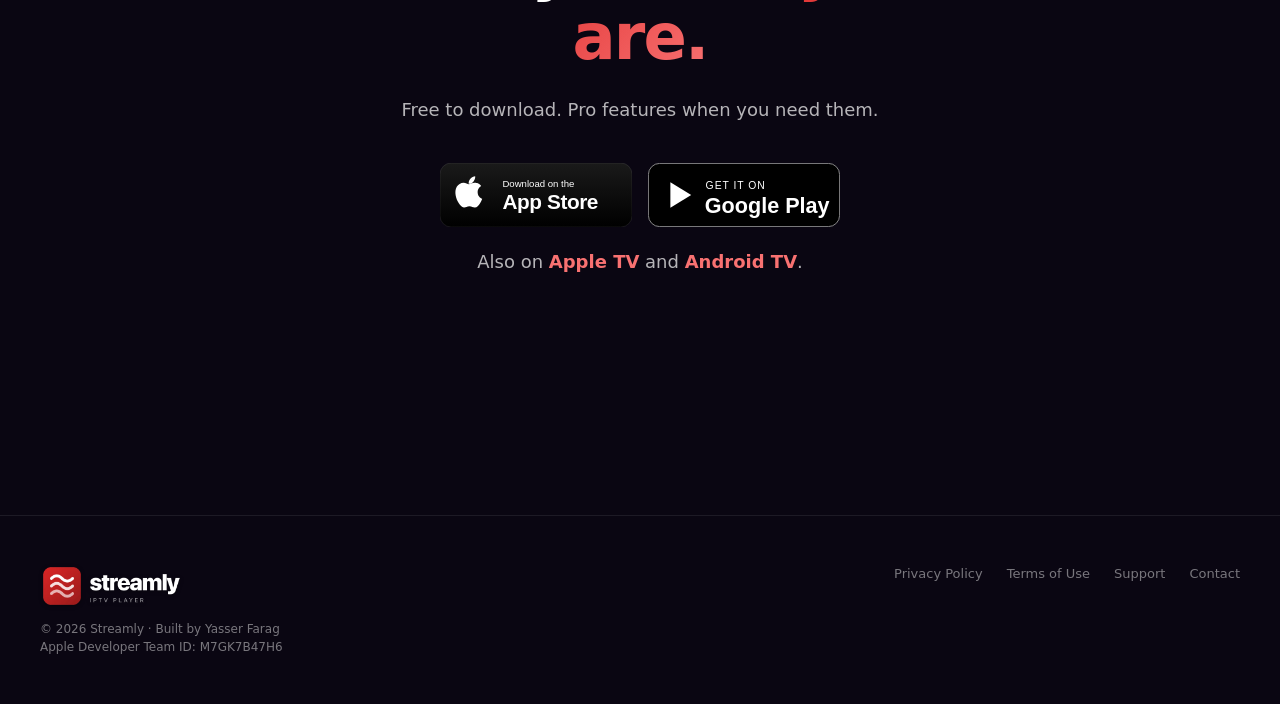
==== commit fd5b72e7: "Android launch: add Google Play (mobile + TV) badges and promo video - "Get it on Google Play" badge" ====
--- a/index.html
+++ b/index.html
@@ -220,6 +220,18 @@
 .hero .launch-pill strong { font-weight: 800; }
 .hero .launch-pill .arrow { color: var(--accent-light); font-weight: 700; }
 @media (max-width: 768px) { .hero .launch-pill { font-size: 13px; } }
+
+/* Promo video */
+.promo-video { max-width: 960px; margin: 0 auto; padding: 48px 24px 8px; text-align: center; }
+.promo-video h2 { font-size: clamp(28px, 4vw, 44px); margin: 0 0 24px; }
+.video-frame { position: relative; width: 100%; aspect-ratio: 16 / 9; border-radius: 18px; overflow: hidden; box-shadow: 0 24px 60px rgba(0,0,0,0.45); border: 1px solid rgba(255,255,255,0.08); }
+.video-frame iframe { position: absolute; inset: 0; width: 100%; height: 100%; border: 0; }
+
+/* Store badge row + TV apps sub-line */
+.store-badges { display: inline-flex; gap: 16px; flex-wrap: wrap; justify-content: center; align-items: center; }
+.store-subline { color: rgba(255,255,255,0.6); font-size: 14px; margin-top: 14px; }
+.store-subline a { color: var(--accent-light); text-decoration: none; font-weight: 600; }
+.store-subline a:hover { text-decoration: underline; }
 </style>
 </head>
 <body>
@@ -240,23 +252,46 @@
 <!-- ───────── HERO ───────── -->
 <section class="hero">
   <div class="hero-inner">
-    <a class="launch-pill" href="https://apps.apple.com/app/id6769753335" target="_blank" rel="noopener">
-      <span class="dot"></span> New — Streamly is now on <strong>Apple&nbsp;TV</strong> <span class="arrow">→</span>
+    <a class="launch-pill" href="https://play.google.com/store/apps/details?id=com.streamly.iptv.app" target="_blank" rel="noopener">
+      <span class="dot"></span> New — Streamly is now on <strong>Android &amp; Android&nbsp;TV</strong> <span class="arrow">→</span>
     </a>
-    <div class="eyebrow">For iPhone · iPad · Apple TV · Mac</div>
+    <div class="eyebrow">For iPhone · iPad · Mac · Apple TV · Android · Android TV</div>
     <h1>Bring your IPTV.<br/><span class="accent">Beautifully played.</span></h1>
     <p class="sub">Streamly is a stunning media player for the playlists you already own. M3U or Xtream Codes — plug in, play, enjoy.</p>
     <div class="ctas">
       <a href="https://apps.apple.com/app/id6769753335" target="_blank" rel="noopener" aria-label="Download on the App Store">
         <img src="assets/app-store-badge.svg" alt="Download on the App Store" class="app-store-badge">
       </a>
-      <a href="#platforms" class="btn secondary large">▶ See it in action</a>
-    </div>
+      <a href="https://play.google.com/store/apps/details?id=com.streamly.iptv.app" target="_blank" rel="noopener" aria-label="Get it on Google Play">
+        <img src="assets/google-play-badge.svg" alt="Get it on Google Play" class="app-store-badge">
+      </a>
+      <a href="#video" class="btn secondary large">▶ See it in action</a>
+    </div>
+    <p class="store-subline">
+      Big screen? Also on
+      <a href="https://apps.apple.com/app/id6769753335" target="_blank" rel="noopener">Apple&nbsp;TV</a>
+      and
+      <a href="https://play.google.com/store/apps/details?id=com.streamly.iptv.tv" target="_blank" rel="noopener">Android&nbsp;TV</a>.
+    </p>
     <div class="hero-tv-wrap">
       <div class="tv-frame large">
         <img src="assets/appletv-home.webp" alt="Streamly home screen on Apple TV" width="1920" height="1080" fetchpriority="high">
       </div>
     </div>
+  </div>
+</section>
+
+<!-- ───────── PROMO VIDEO ───────── -->
+<section class="promo-video" id="video">
+  <h2>See Streamly <span class="accent">in action.</span></h2>
+  <div class="video-frame">
+    <iframe
+      src="https://www.youtube-nocookie.com/embed/I27tet9113M"
+      title="Streamly — promo video"
+      loading="lazy"
+      allow="accelerometer; autoplay; clipboard-write; encrypted-media; gyroscope; picture-in-picture; web-share"
+      referrerpolicy="strict-origin-when-cross-origin"
+      allowfullscreen></iframe>
   </div>
 </section>
 
@@ -577,9 +612,20 @@
 <section class="bottom-cta">
   <h2>Ready when <span class="accent">you are.</span></h2>
   <p>Free to download. Pro features when you need them.</p>
-  <a href="https://apps.apple.com/app/id6769753335" target="_blank" rel="noopener" aria-label="Download on the App Store">
-    <img src="assets/app-store-badge.svg" alt="Download on the App Store" class="app-store-badge" style="height: 64px;">
-  </a>
+  <div class="store-badges">
+    <a href="https://apps.apple.com/app/id6769753335" target="_blank" rel="noopener" aria-label="Download on the App Store">
+      <img src="assets/app-store-badge.svg" alt="Download on the App Store" class="app-store-badge" style="height: 64px;">
+    </a>
+    <a href="https://play.google.com/store/apps/details?id=com.streamly.iptv.app" target="_blank" rel="noopener" aria-label="Get it on Google Play">
+      <img src="assets/google-play-badge.svg" alt="Get it on Google Play" class="app-store-badge" style="height: 64px;">
+    </a>
+  </div>
+  <p class="store-subline">
+    Also on
+    <a href="https://apps.apple.com/app/id6769753335" target="_blank" rel="noopener">Apple&nbsp;TV</a>
+    and
+    <a href="https://play.google.com/store/apps/details?id=com.streamly.iptv.tv" target="_blank" rel="noopener">Android&nbsp;TV</a>.
+  </p>
 </section>
 
 <!-- ───────── FOOTER ───────── -->
--- a/styles.css
+++ b/styles.css
@@ -164,6 +164,15 @@
   backdrop-filter: blur(20px);
   box-shadow: 0 30px 80px rgba(0,0,0,0.5), 0 0 40px rgba(220,38,38,0.1);
 }
+
+/* Responsive-image safety net. The width/height attributes on each <img>
+   (added to reserve layout space and kill CLS) act as low-priority
+   presentational hints — without this they lock a fixed pixel height and the
+   framed screenshots render container-width × fixed-height (stretched).
+   height:auto restores proportional scaling. Carousel slides (height:100% +
+   object-fit:cover), logos and App Store badges set their own height at higher
+   specificity, so they are unaffected. */
+img { height: auto; }
 
 /* Phone frame — wraps an iPhone screenshot so it looks like a real device */
 .phone-frame {
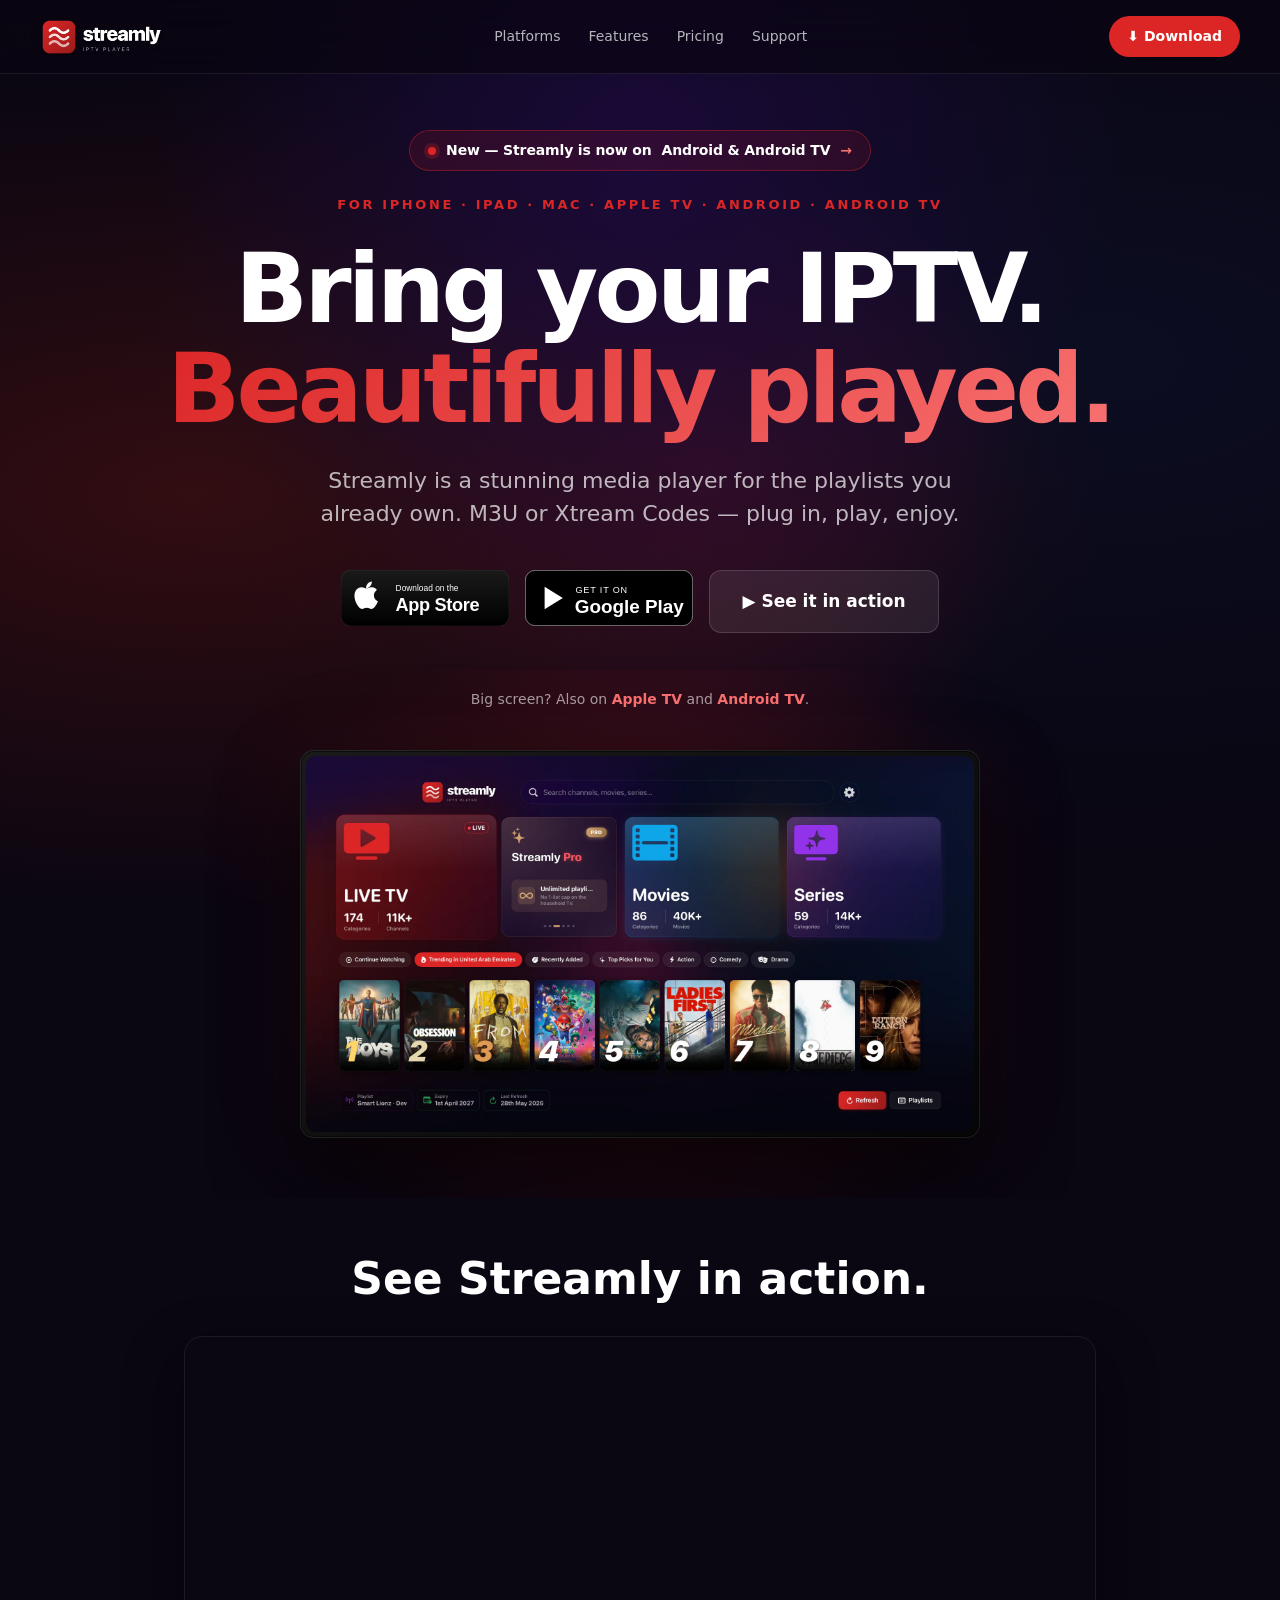
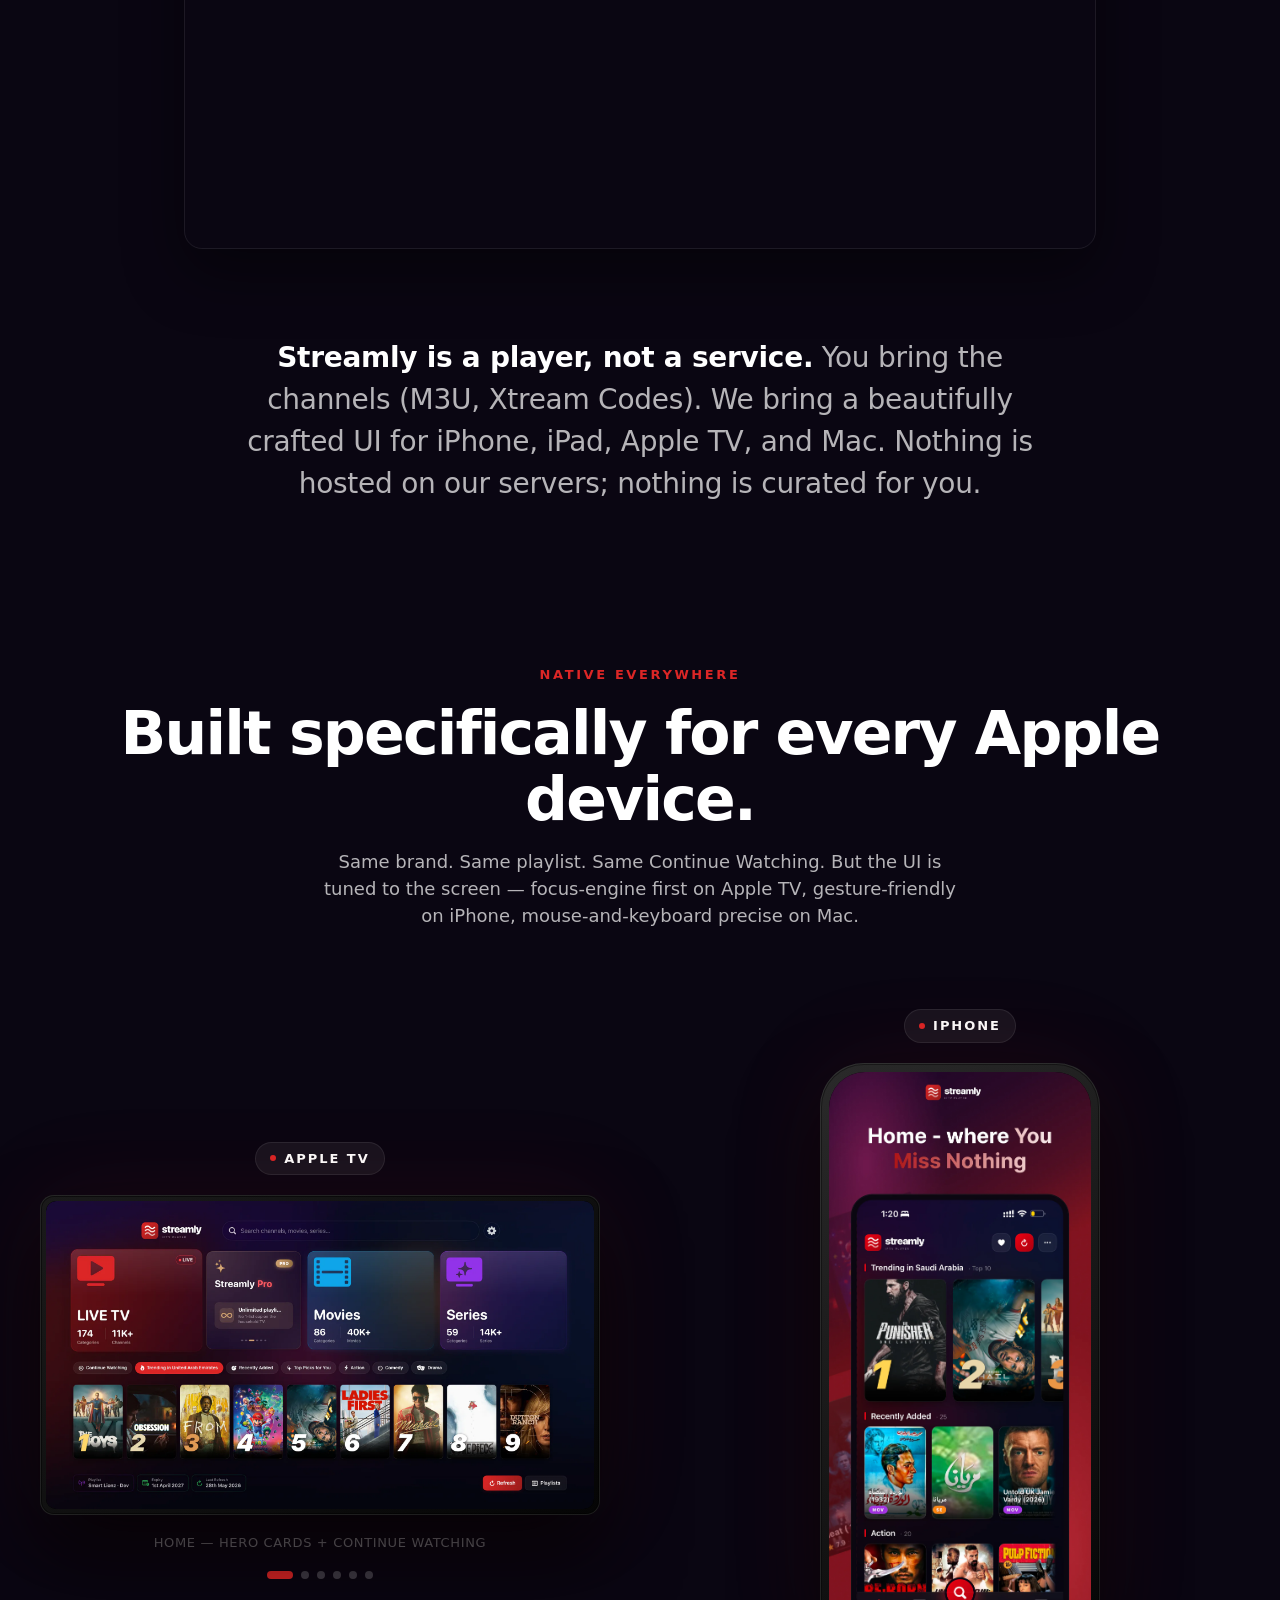
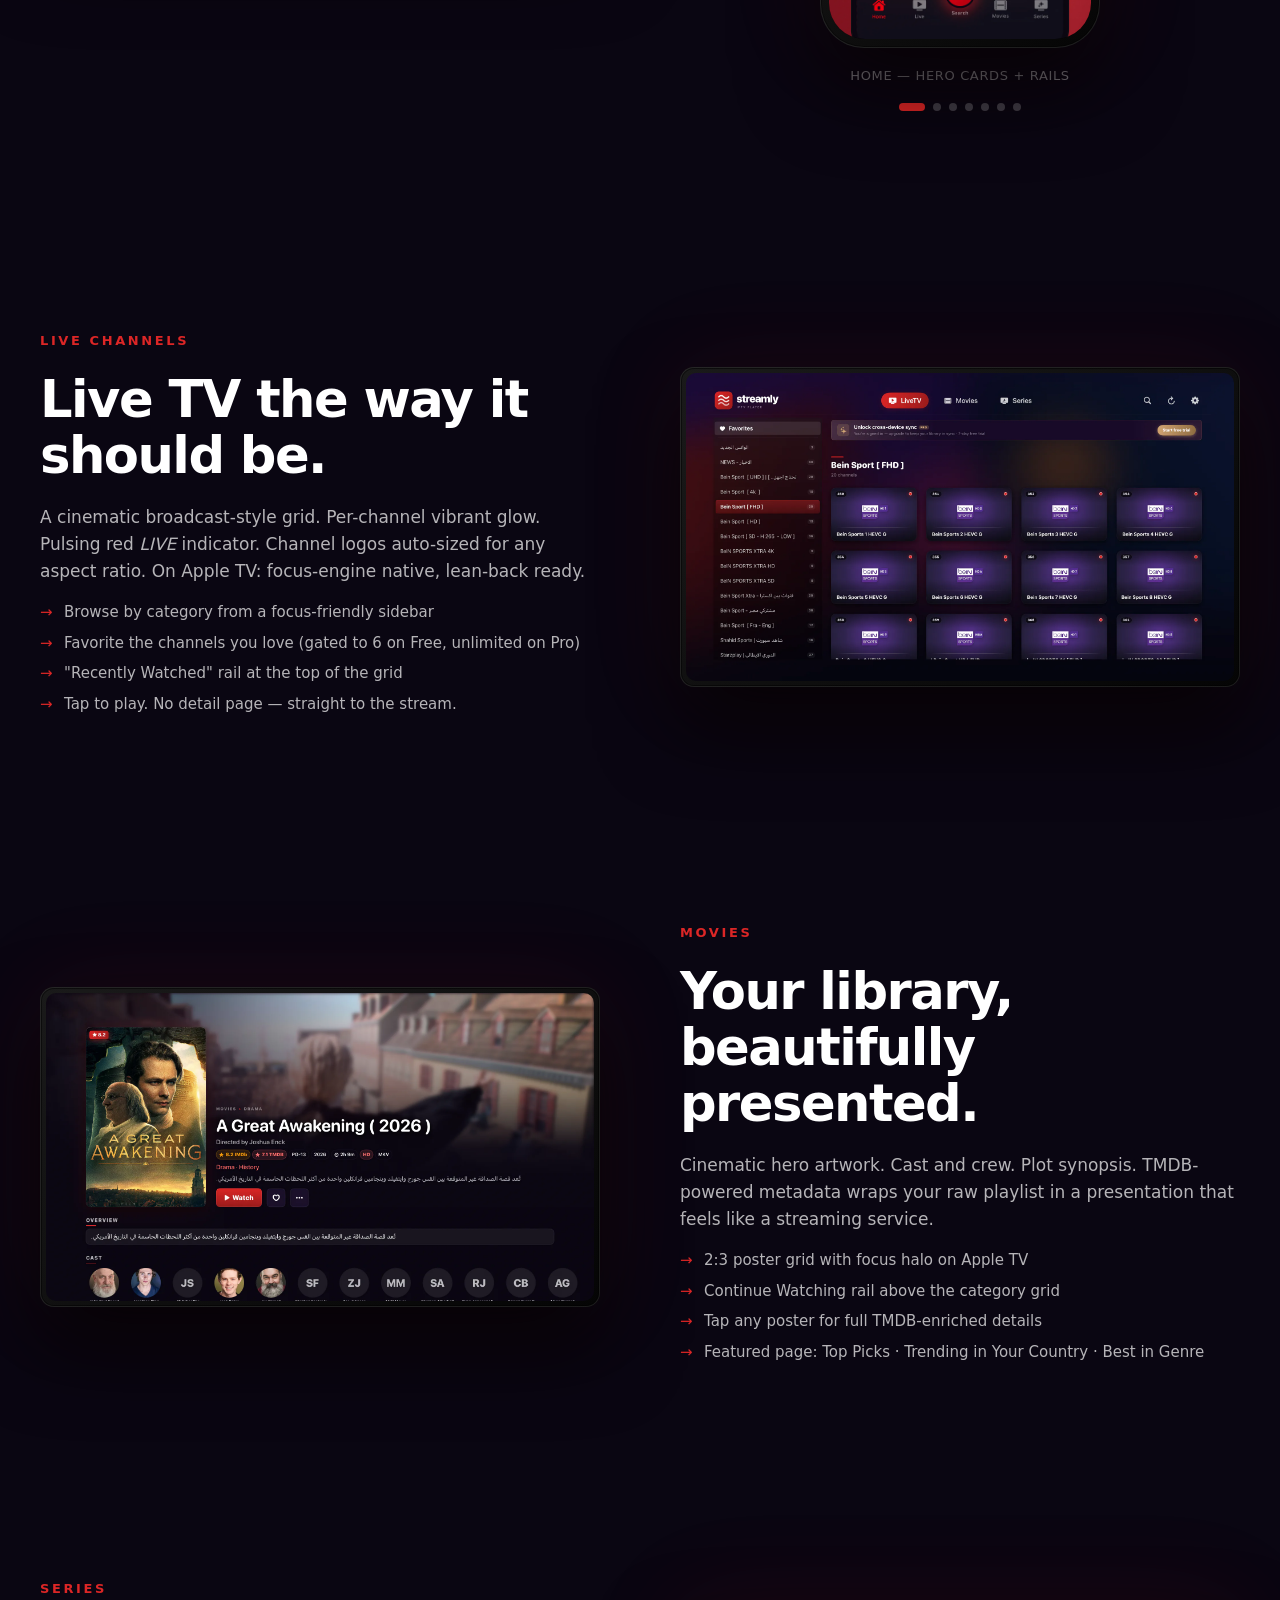
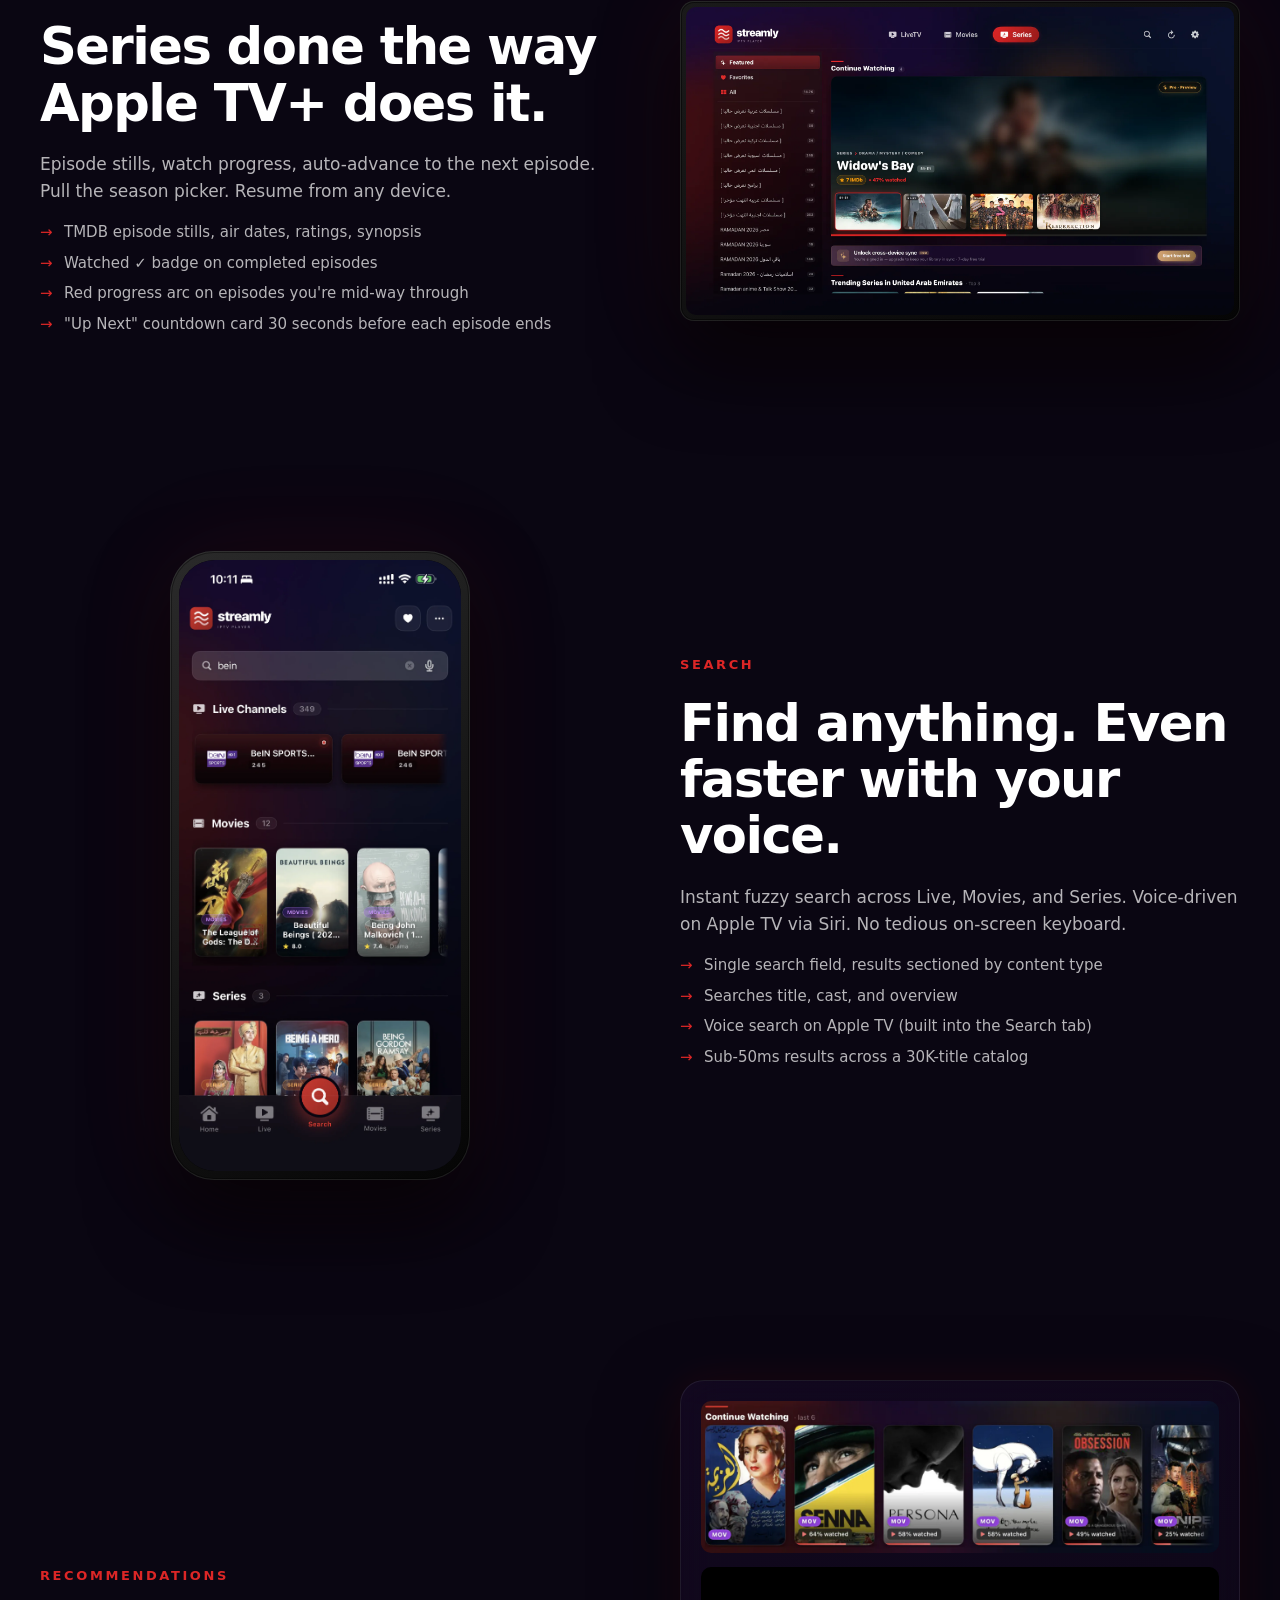
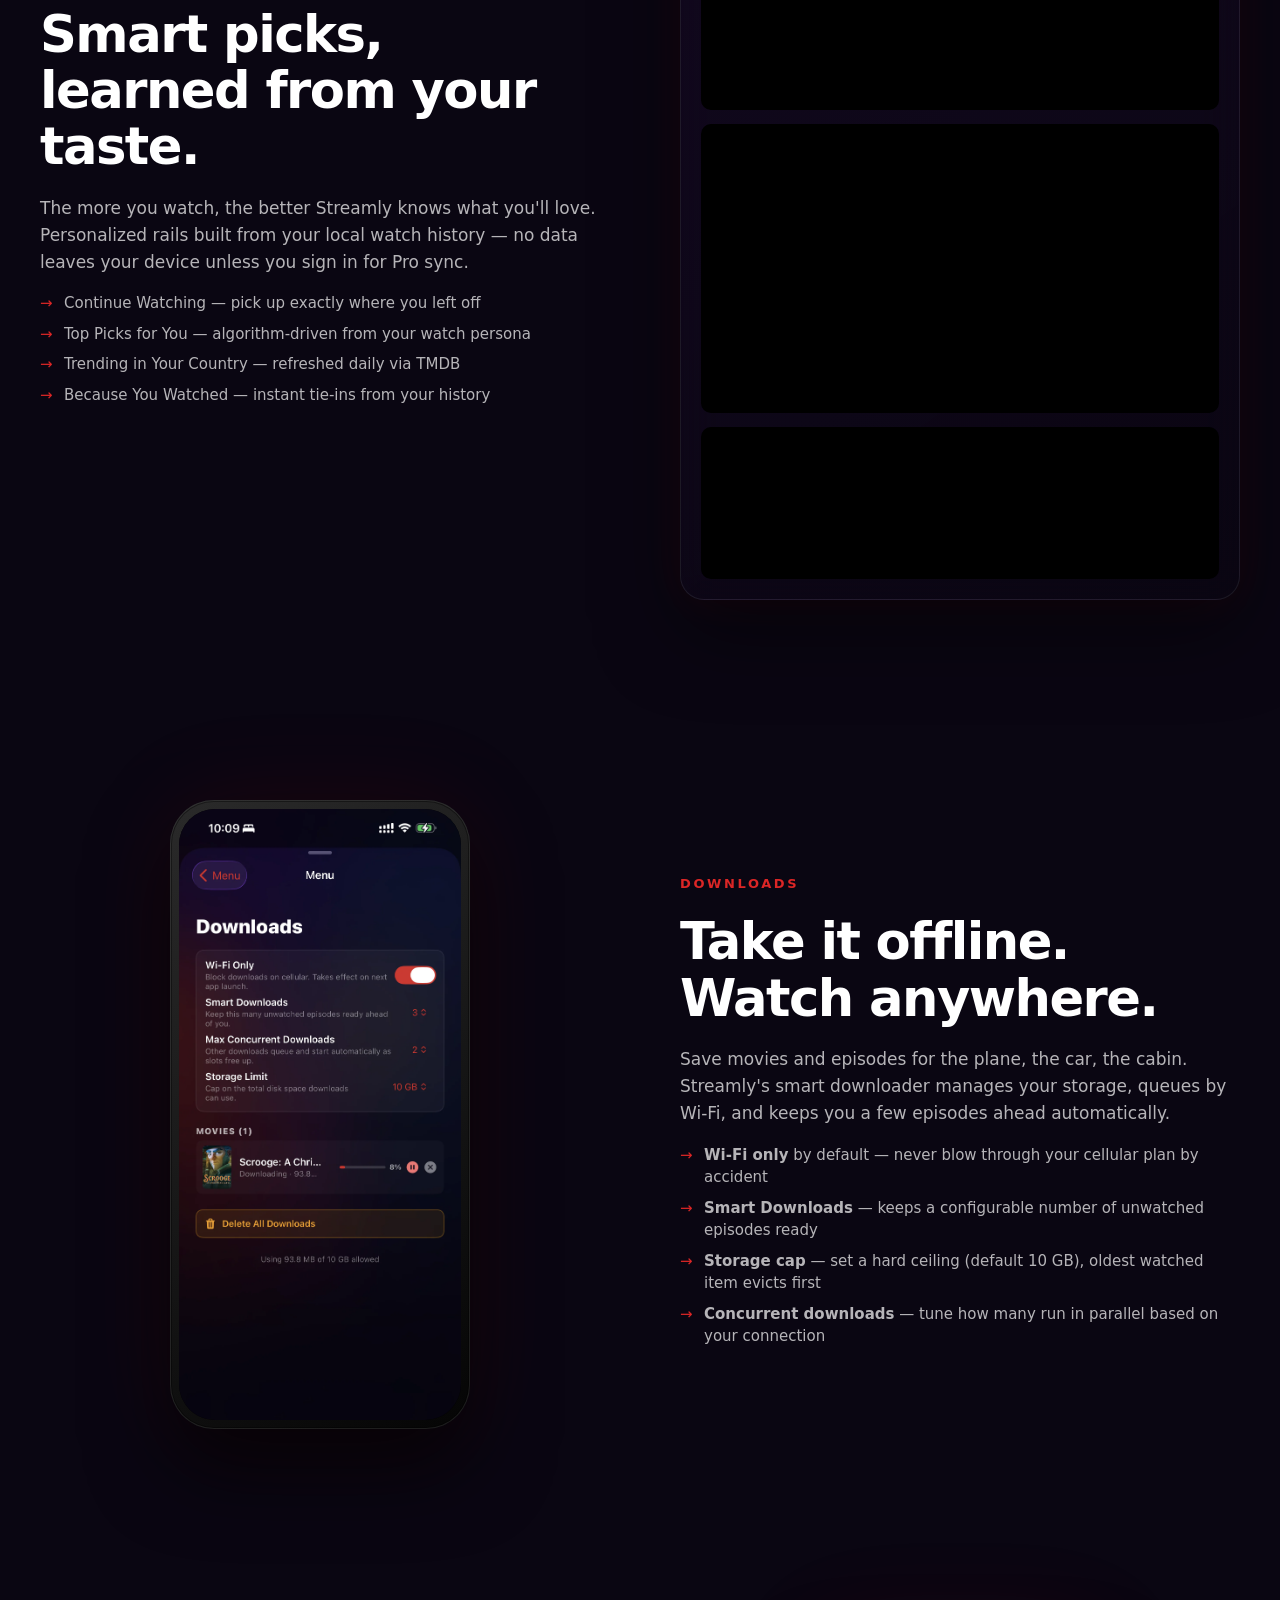
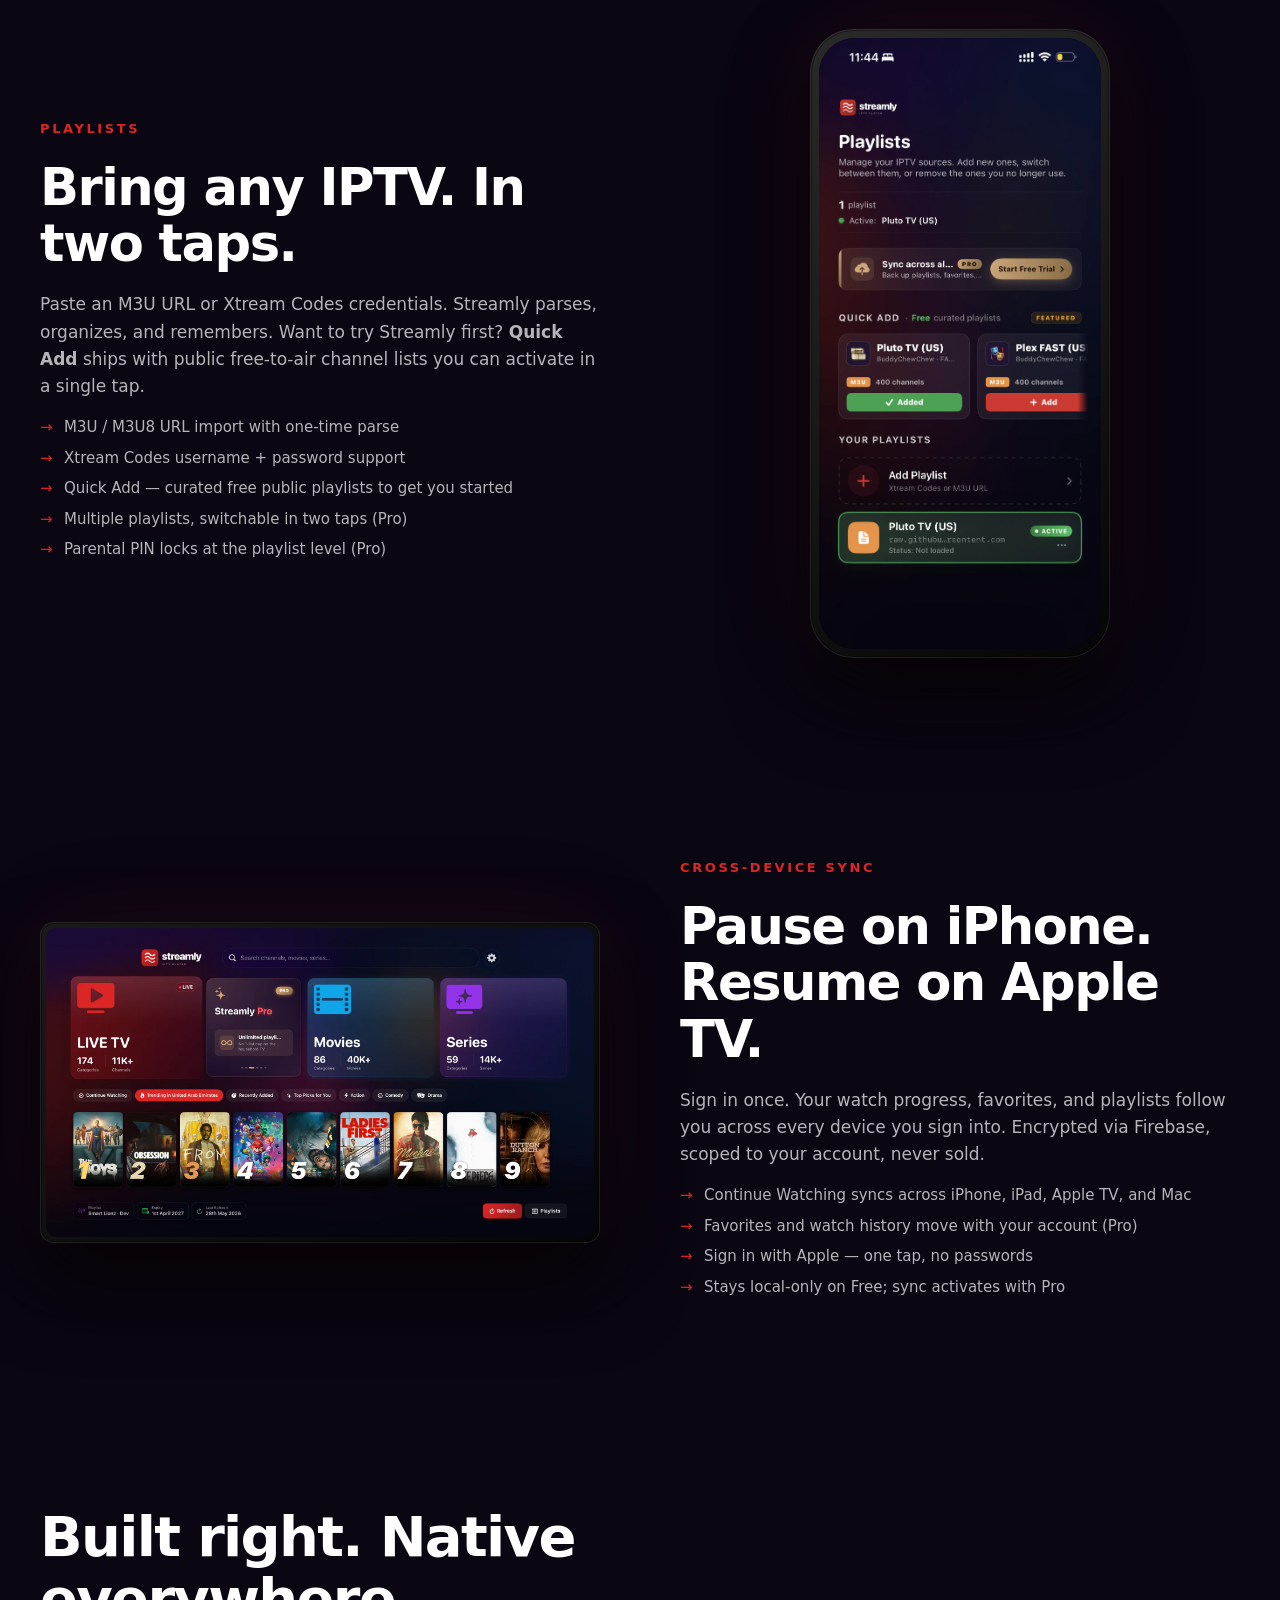
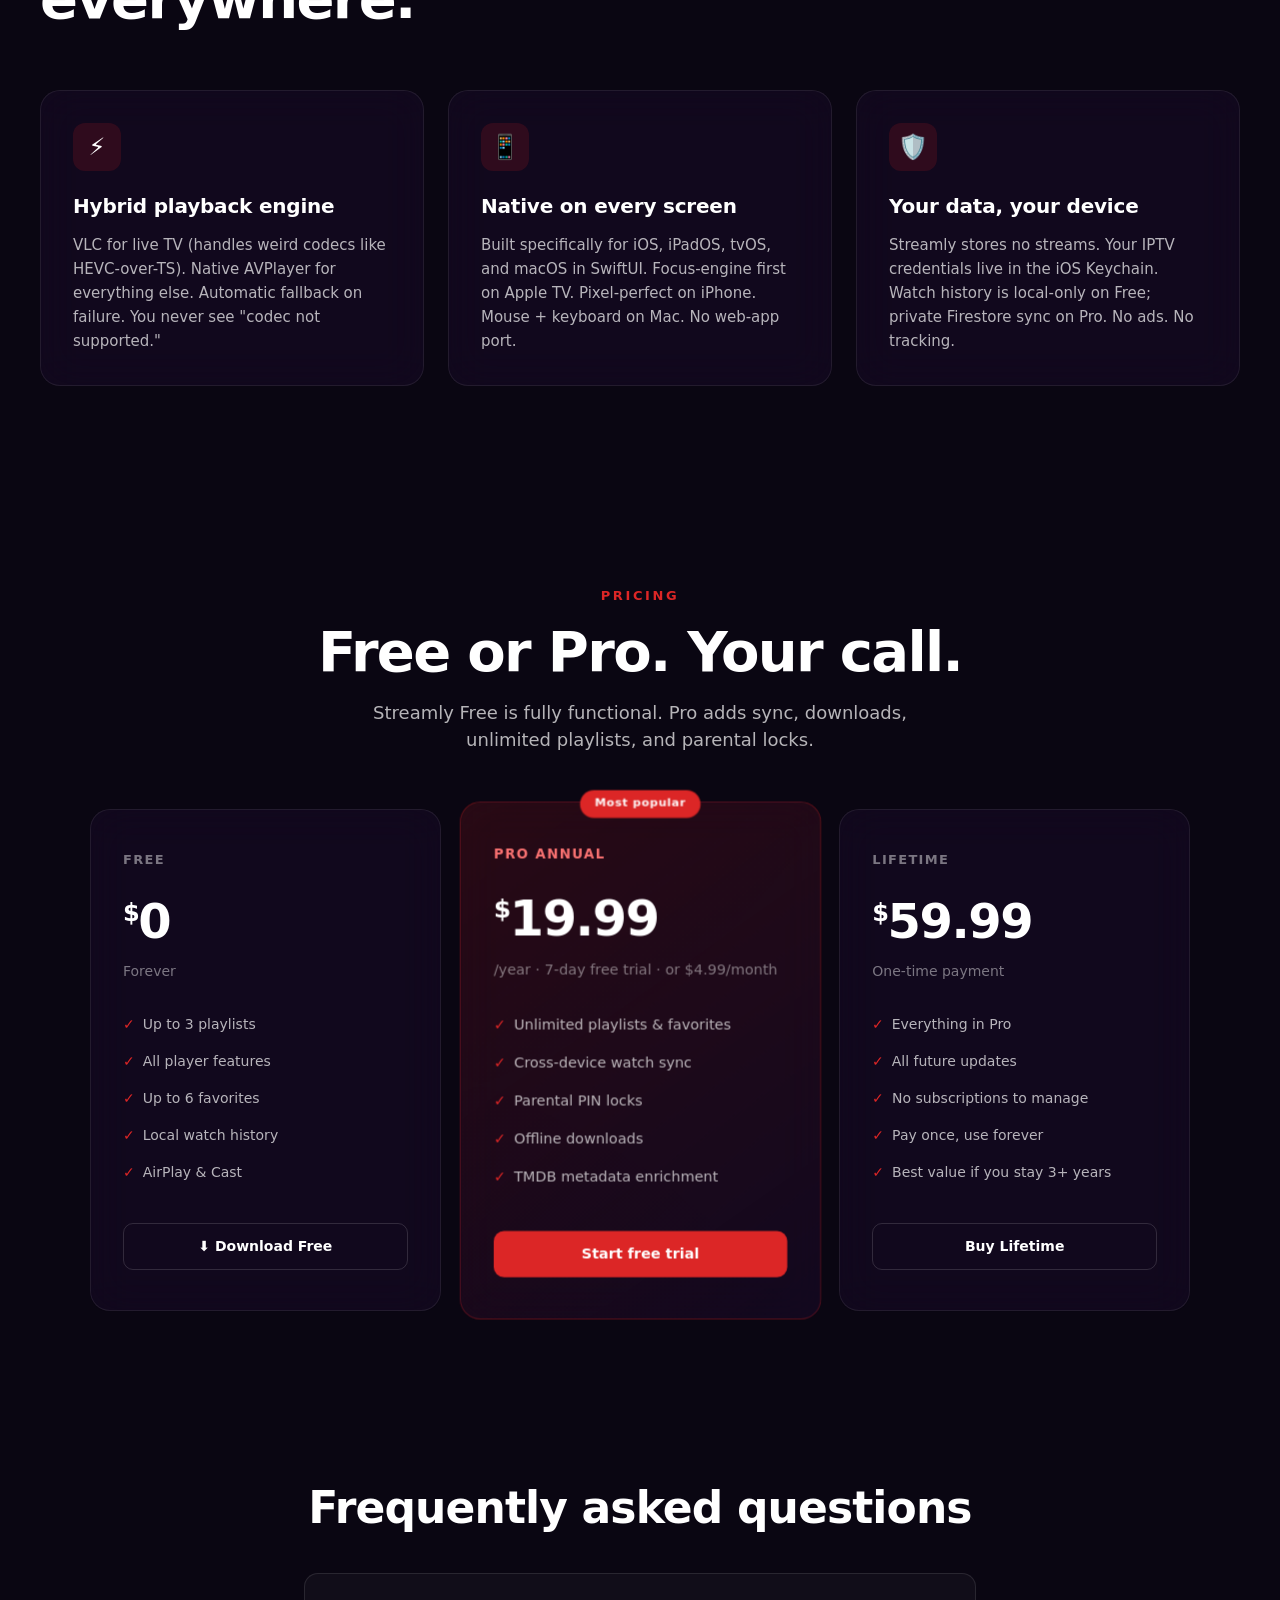
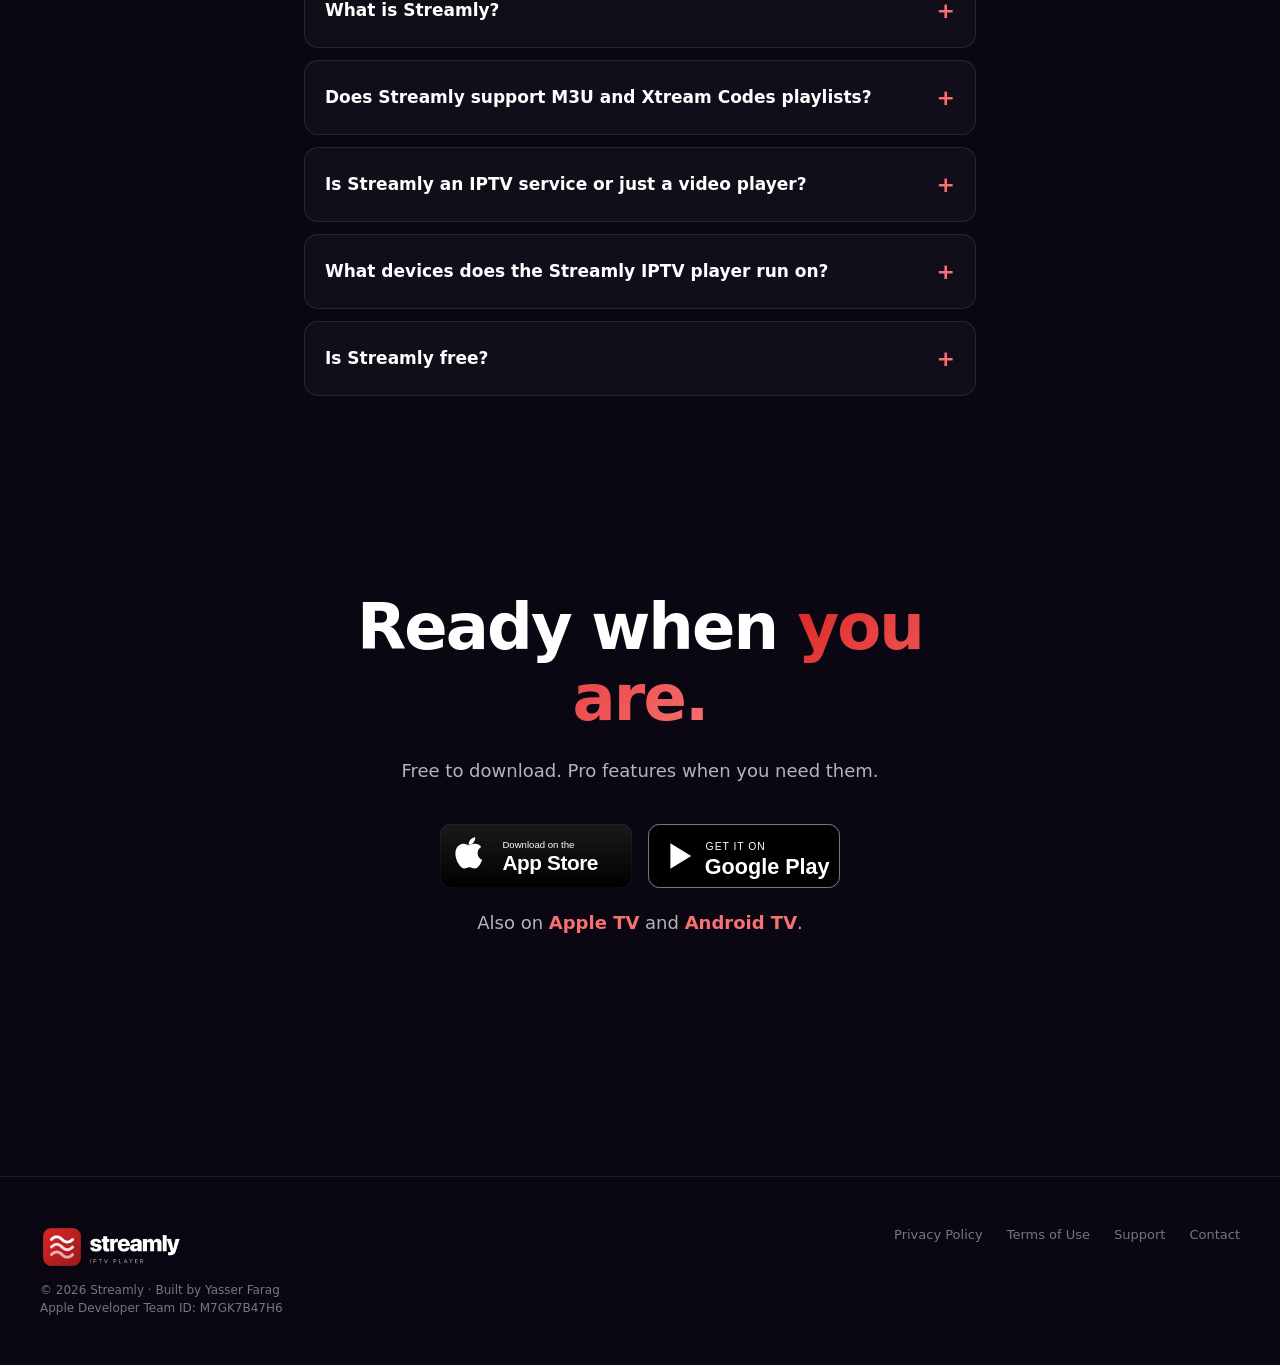
==== commit ae9868dd: "SEO: keyword-rich title/meta, FAQ section + FAQPage schema, Android in structured data - Title/descr" ====
--- a/index.html
+++ b/index.html
@@ -3,12 +3,14 @@
 <head>
 <meta charset="utf-8">
 <meta name="viewport" content="width=device-width, initial-scale=1">
-<title>Streamly: IPTV Player — Your IPTV. Beautifully played.</title>
-<meta name="description" content="Streamly: IPTV Player is a beautifully crafted media player for iPhone, iPad, Apple TV, and Mac. Bring your M3U or Xtream Codes playlist — we bring the player.">
+<title>Streamly: IPTV Player — M3U &amp; Xtream Codes Player</title>
+<meta name="description" content="Streamly is an IPTV player &amp; video player for iPhone, iPad, Mac, Apple TV, Android &amp; Android TV. Bring your M3U or Xtream Codes playlist — we bring the player. Free to download.">
+<meta name="keywords" content="IPTV player, M3U player, M3U8 player, Xtream Codes player, video player, media player, IPTV player Apple TV, IPTV player Android, live TV player">
+<meta name="apple-mobile-web-app-title" content="Streamly">
 <link rel="canonical" href="https://streamly-app.github.io/">
 <meta name="robots" content="index, follow, max-image-preview:large, max-snippet:-1, max-video-preview:-1">
 <meta property="og:title" content="Streamly: IPTV Player">
-<meta property="og:description" content="A stunning IPTV media player for iPhone, iPad, Apple TV & Mac. Bring your M3U or Xtream playlist — we bring the player.">
+<meta property="og:description" content="A stunning IPTV player &amp; video player for iPhone, iPad, Apple TV, Mac, Android &amp; Android TV. Bring your M3U or Xtream playlist — we bring the player.">
 <meta property="og:type" content="website">
 <meta property="og:url" content="https://streamly-app.github.io/">
 <meta property="og:image" content="https://streamly-app.github.io/assets/banners/streamly-og-1200x630.png">
@@ -20,7 +22,7 @@
 <meta property="og:site_name" content="Streamly: IPTV Player">
 <meta name="twitter:card" content="summary_large_image">
 <meta name="twitter:title" content="Streamly: IPTV Player">
-<meta name="twitter:description" content="Your IPTV, beautifully played. Bring your M3U or Xtream playlist — we bring the player. iPhone, iPad, Mac & Apple TV.">
+<meta name="twitter:description" content="Your IPTV, beautifully played. An IPTV &amp; video player for your M3U or Xtream playlist. iPhone, iPad, Mac, Apple TV, Android &amp; Android TV.">
 <meta name="twitter:image" content="https://streamly-app.github.io/assets/banners/streamly-og-1200x630.png">
 <meta name="twitter:image:alt" content="Streamly — your IPTV, beautifully played">
 <meta name="apple-itunes-app" content="app-id=6769753335">
@@ -42,12 +44,18 @@
       "@type": "SoftwareApplication",
       "@id": "https://streamly-app.github.io/#app",
       "name": "Streamly: IPTV Player",
-      "operatingSystem": "iOS, iPadOS, macOS, tvOS",
+      "alternateName": "Streamly — M3U & Xtream Codes Player",
+      "operatingSystem": "iOS, iPadOS, macOS, tvOS, Android, Android TV",
       "applicationCategory": "MultimediaApplication",
+      "keywords": "IPTV player, M3U player, M3U8 player, Xtream Codes player, video player, media player, playlist player, live TV player, IPTV player for Apple TV, IPTV player for Android",
       "url": "https://streamly-app.github.io/",
-      "downloadUrl": "https://apps.apple.com/app/id6769753335",
+      "downloadUrl": [
+        "https://apps.apple.com/app/id6769753335",
+        "https://play.google.com/store/apps/details?id=com.streamly.iptv.app",
+        "https://play.google.com/store/apps/details?id=com.streamly.iptv.tv"
+      ],
       "image": "https://streamly-app.github.io/assets/banners/streamly-og-1200x630.png",
-      "description": "Streamly is a media player for iPhone, iPad, Apple TV, and Mac. Bring your own M3U or Xtream Codes playlist and Streamly turns it into a clean, fast player — channel grid, posters, search, favorites, and Picture-in-Picture. Streamly does not host, sell, or provide any video content.",
+      "description": "Streamly is an IPTV player and video player for iPhone, iPad, Apple TV, Mac, Android, and Android TV. Bring your own M3U or Xtream Codes playlist and Streamly turns it into a clean, fast player — channel grid, posters, search, favorites, and Picture-in-Picture. Streamly does not host, sell, or provide any video content.",
       "author": { "@type": "Person", "name": "Yasser Farag" },
       "offers": {
         "@type": "AggregateOffer",
@@ -56,6 +64,37 @@
         "priceCurrency": "USD",
         "offerCount": "4"
       }
+    },
+    {
+      "@type": "FAQPage",
+      "@id": "https://streamly-app.github.io/#faq",
+      "mainEntity": [
+        {
+          "@type": "Question",
+          "name": "What is Streamly?",
+          "acceptedAnswer": { "@type": "Answer", "text": "Streamly is an IPTV player and media player for iPhone, iPad, Mac, Apple TV, Android, and Android TV. You bring your own M3U or Xtream Codes playlist and Streamly turns it into a fast, beautiful player with a channel grid, posters, search, and favorites." }
+        },
+        {
+          "@type": "Question",
+          "name": "Does Streamly support M3U and Xtream Codes playlists?",
+          "acceptedAnswer": { "@type": "Answer", "text": "Yes. Paste an M3U or M3U8 playlist URL, or sign in with your Xtream Codes server, username, and password. Streamly works with any provider you already have a legal right to use." }
+        },
+        {
+          "@type": "Question",
+          "name": "Is Streamly an IPTV service or just a video player?",
+          "acceptedAnswer": { "@type": "Answer", "text": "Streamly is a player only — like a video player or media player for your own playlist. It does not include, sell, or provide any channels or content; it simply plays the M3U or Xtream playlist you supply." }
+        },
+        {
+          "@type": "Question",
+          "name": "What devices does the Streamly IPTV player run on?",
+          "acceptedAnswer": { "@type": "Answer", "text": "iPhone, iPad, Mac, and Apple TV via the App Store, plus Android phones, Android tablets, and Android TV via Google Play." }
+        },
+        {
+          "@type": "Question",
+          "name": "Is Streamly free?",
+          "acceptedAnswer": { "@type": "Answer", "text": "Yes, Streamly is free to download and use. An optional Pro upgrade adds unlimited playlists, offline downloads, auto-refresh, multi-device sync, and PIN locks." }
+        }
+      ]
     }
   ]
 }
@@ -232,6 +271,16 @@
 .store-subline { color: rgba(255,255,255,0.6); font-size: 14px; margin-top: 14px; }
 .store-subline a { color: var(--accent-light); text-decoration: none; font-weight: 600; }
 .store-subline a:hover { text-decoration: underline; }
+
+/* FAQ */
+.faq { max-width: 800px; margin: 0 auto; padding: 64px 24px; }
+.faq h2 { font-size: clamp(28px, 4vw, 44px); text-align: center; margin: 0 0 32px; font-weight: 800; letter-spacing: -0.02em; }
+.faq-list details { border: 1px solid rgba(255,255,255,0.10); border-radius: 14px; padding: 2px 20px; margin-bottom: 12px; background: rgba(255,255,255,0.03); }
+.faq-list summary { cursor: pointer; font-size: 17px; font-weight: 700; padding: 18px 0; list-style: none; display: flex; justify-content: space-between; align-items: center; gap: 16px; }
+.faq-list summary::-webkit-details-marker { display: none; }
+.faq-list summary::after { content: "+"; color: var(--accent-light); font-weight: 700; font-size: 22px; }
+.faq-list details[open] summary::after { content: "\2013"; }
+.faq-list p { color: var(--text-2); font-size: 15px; line-height: 1.65; margin: 0 0 18px; }
 </style>
 </head>
 <body>
@@ -608,6 +657,33 @@
   </div>
 </section>
 
+<!-- ───────── FAQ (keyword-rich + FAQPage schema) ───────── -->
+<section class="faq" id="faq">
+  <h2>Frequently asked <span class="accent">questions</span></h2>
+  <div class="faq-list">
+    <details>
+      <summary>What is Streamly?</summary>
+      <p>Streamly is an <strong>IPTV player</strong> and media player for iPhone, iPad, Mac, Apple&nbsp;TV, Android, and Android&nbsp;TV. You bring your own M3U or Xtream Codes playlist and Streamly turns it into a fast, beautiful player with a channel grid, posters, search, and favorites.</p>
+    </details>
+    <details>
+      <summary>Does Streamly support M3U and Xtream Codes playlists?</summary>
+      <p>Yes. Paste an <strong>M3U</strong> or <strong>M3U8</strong> playlist URL, or sign in with your <strong>Xtream Codes</strong> server, username, and password. Streamly works with any provider you already have a legal right to use.</p>
+    </details>
+    <details>
+      <summary>Is Streamly an IPTV service or just a video player?</summary>
+      <p>Streamly is a <strong>player only</strong> — like a video player or media player for your own playlist. It does not include, sell, or provide any channels or content; it simply plays the M3U or Xtream playlist you supply.</p>
+    </details>
+    <details>
+      <summary>What devices does the Streamly IPTV player run on?</summary>
+      <p>iPhone, iPad, Mac, and Apple&nbsp;TV via the App Store, plus Android phones, Android tablets, and Android&nbsp;TV via Google&nbsp;Play.</p>
+    </details>
+    <details>
+      <summary>Is Streamly free?</summary>
+      <p>Yes, Streamly is free to download and use. An optional Pro upgrade adds unlimited playlists, offline downloads, auto-refresh, multi-device sync, and PIN locks.</p>
+    </details>
+  </div>
+</section>
+
 <!-- ───────── BOTTOM CTA ───────── -->
 <section class="bottom-cta">
   <h2>Ready when <span class="accent">you are.</span></h2>
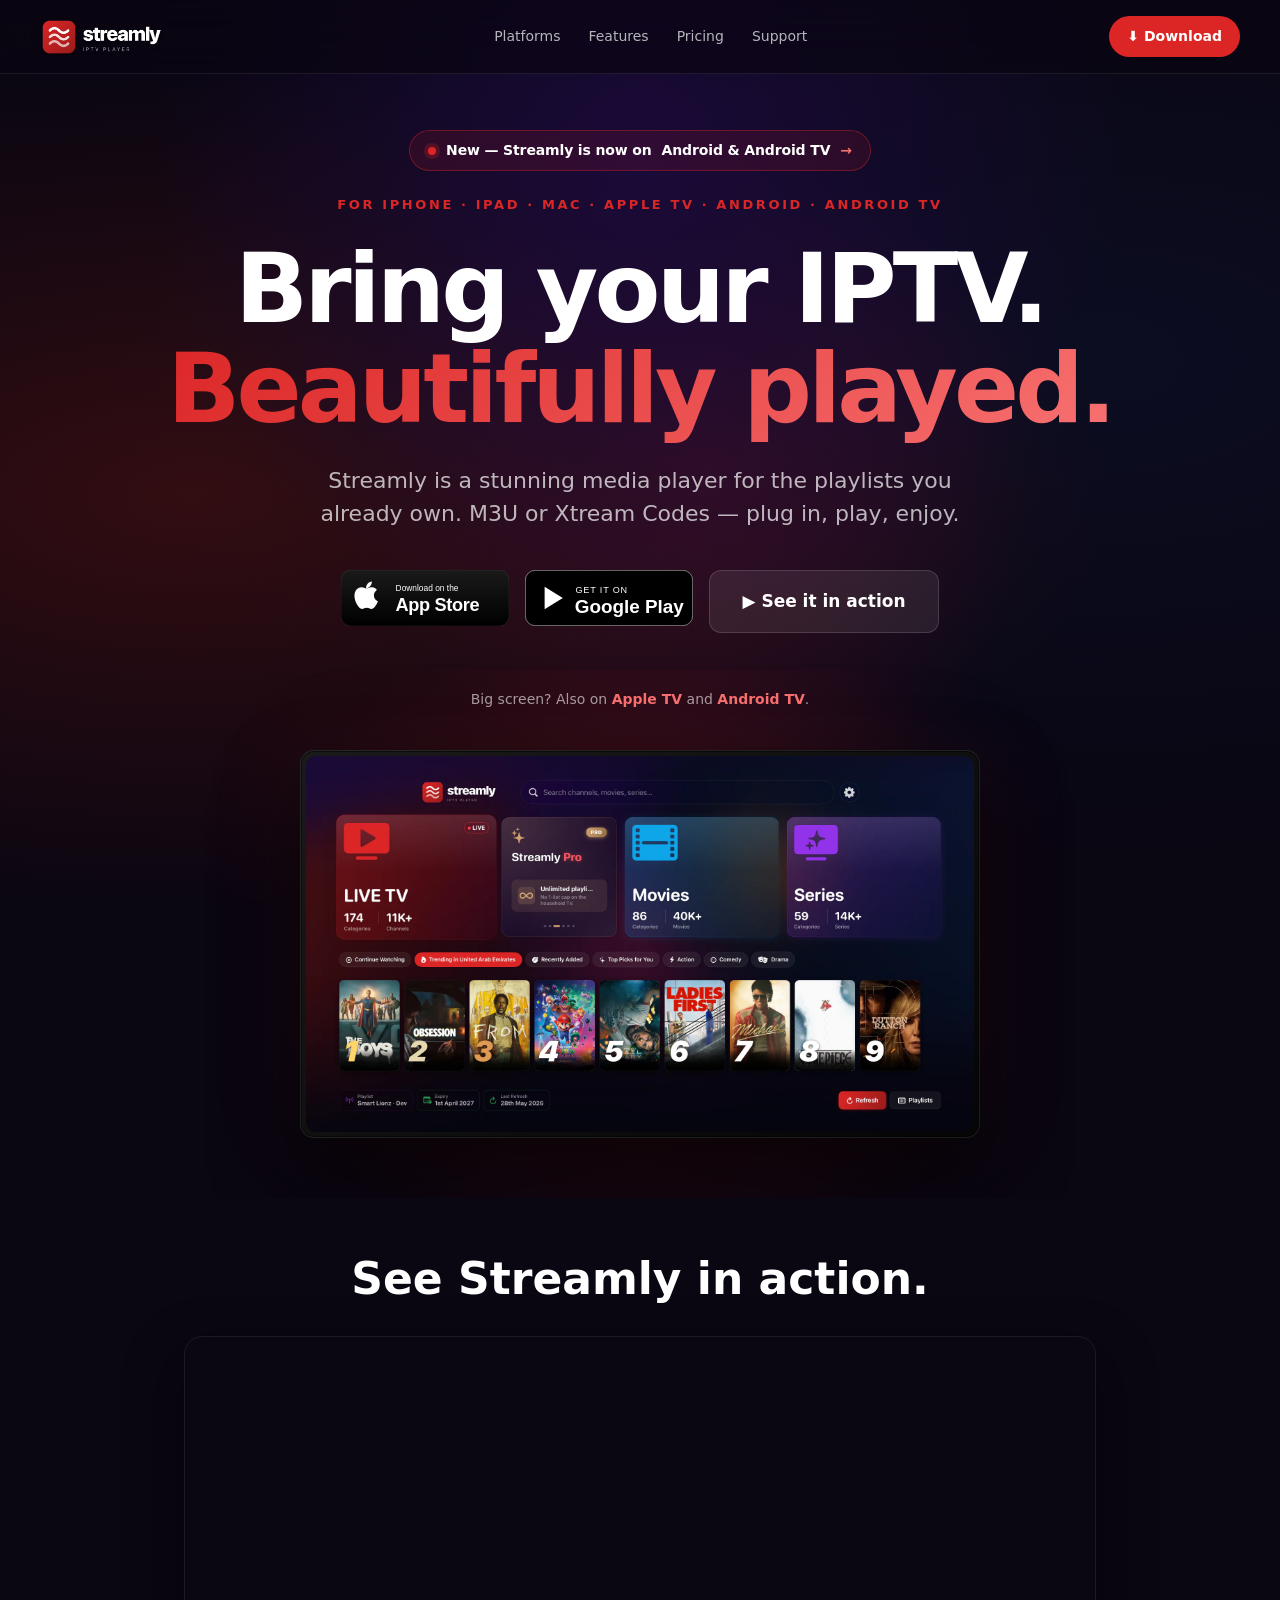
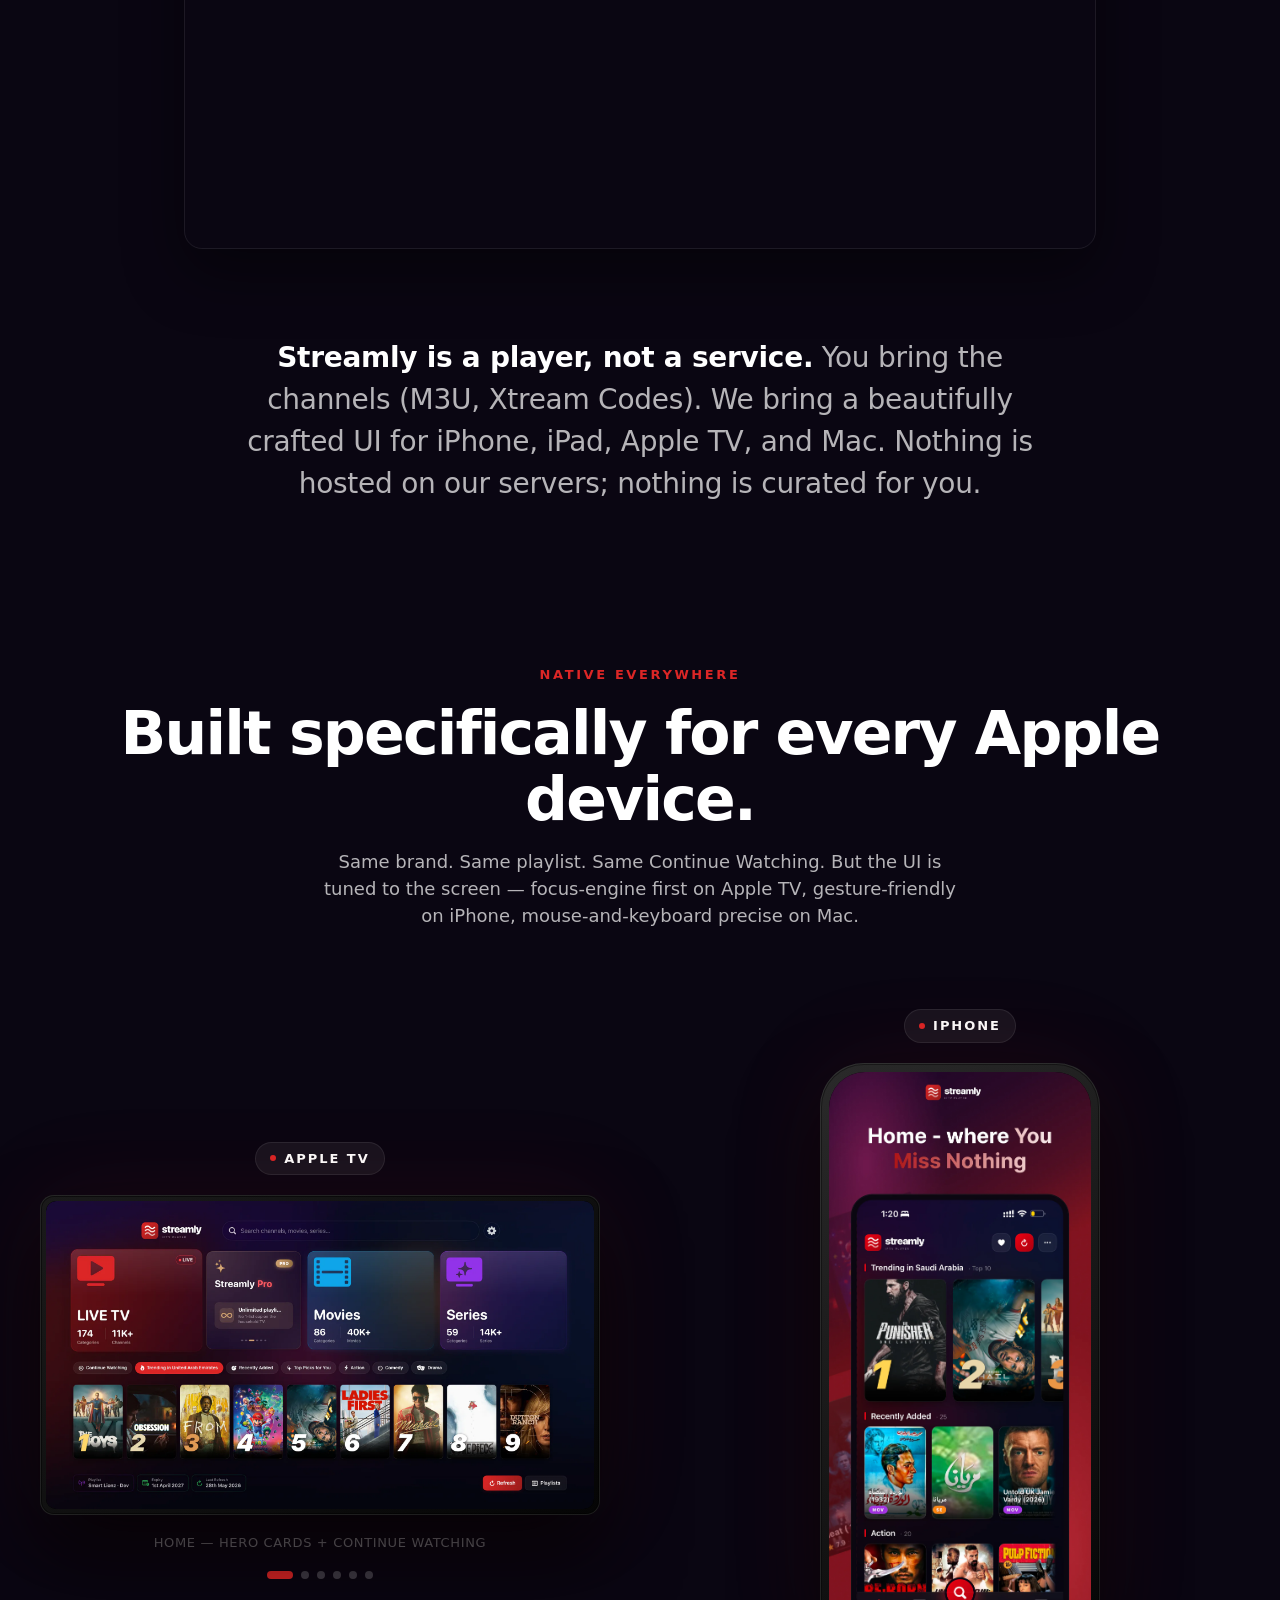
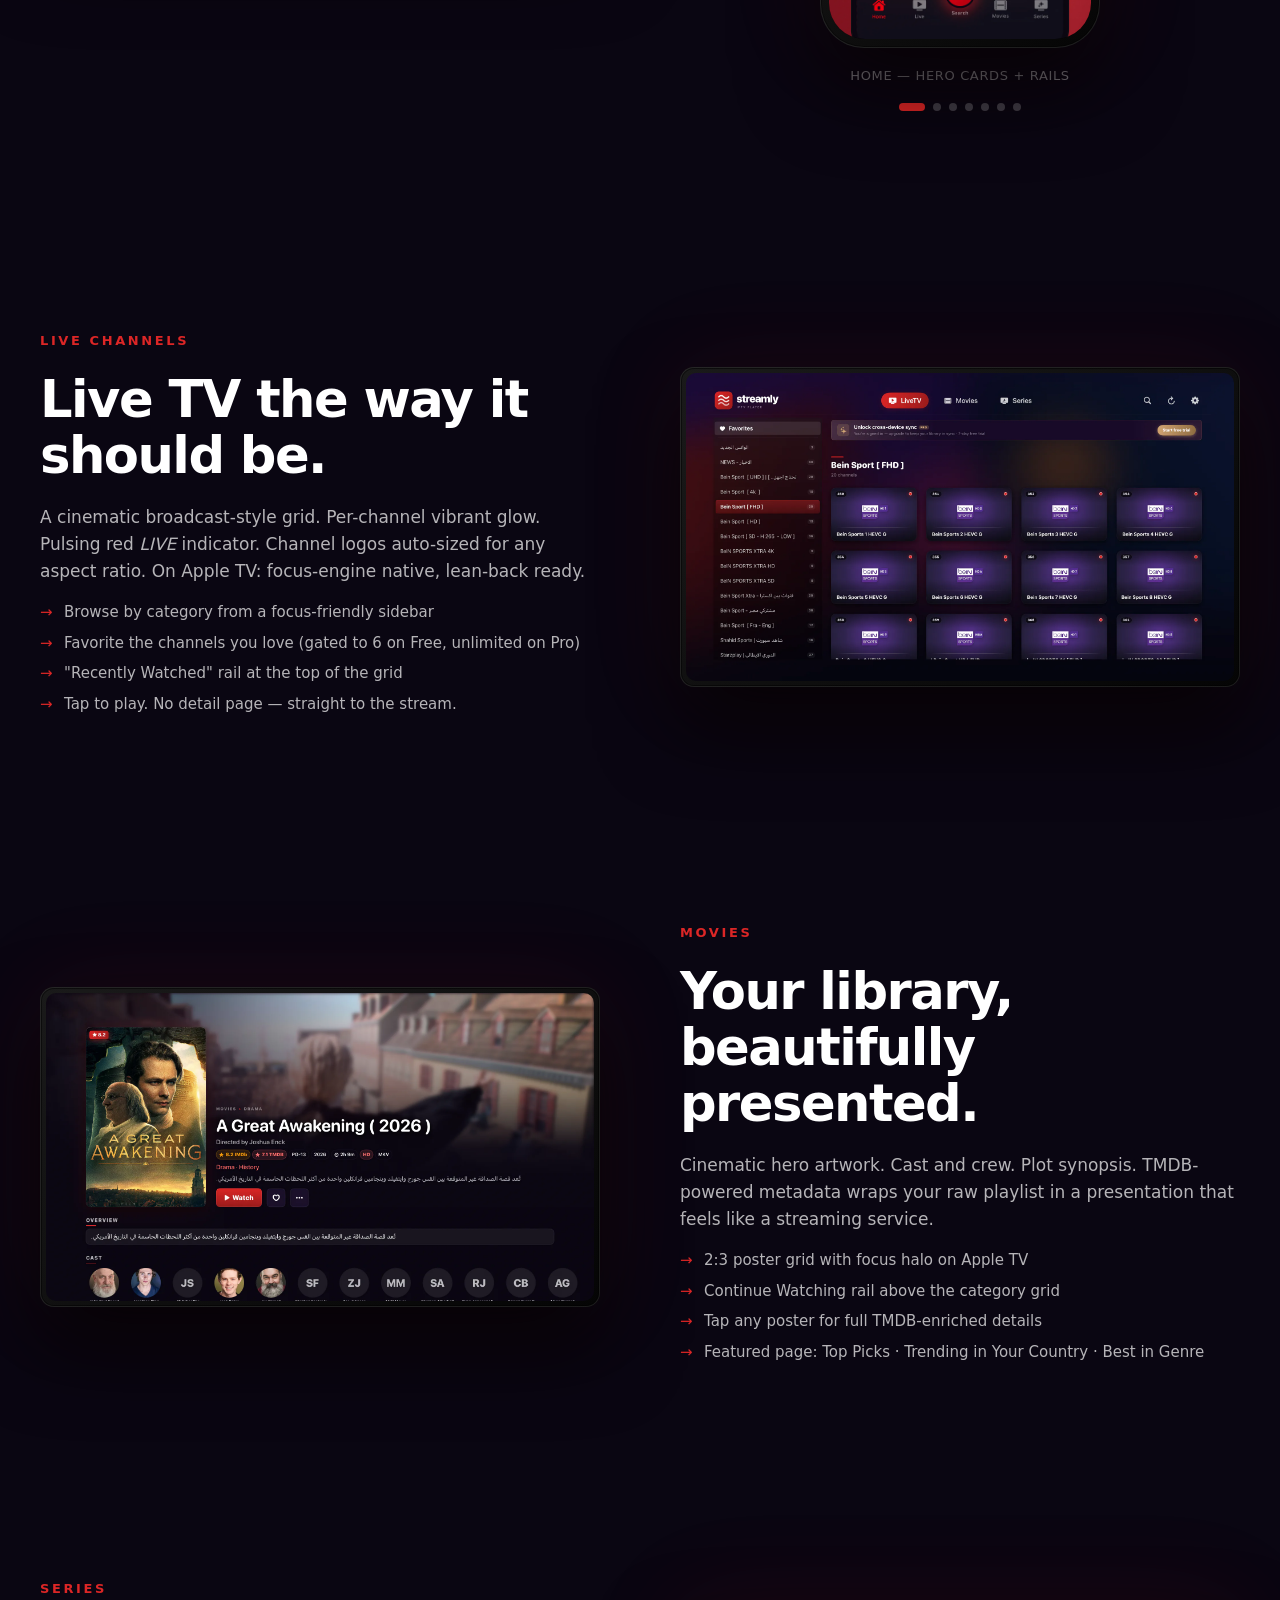
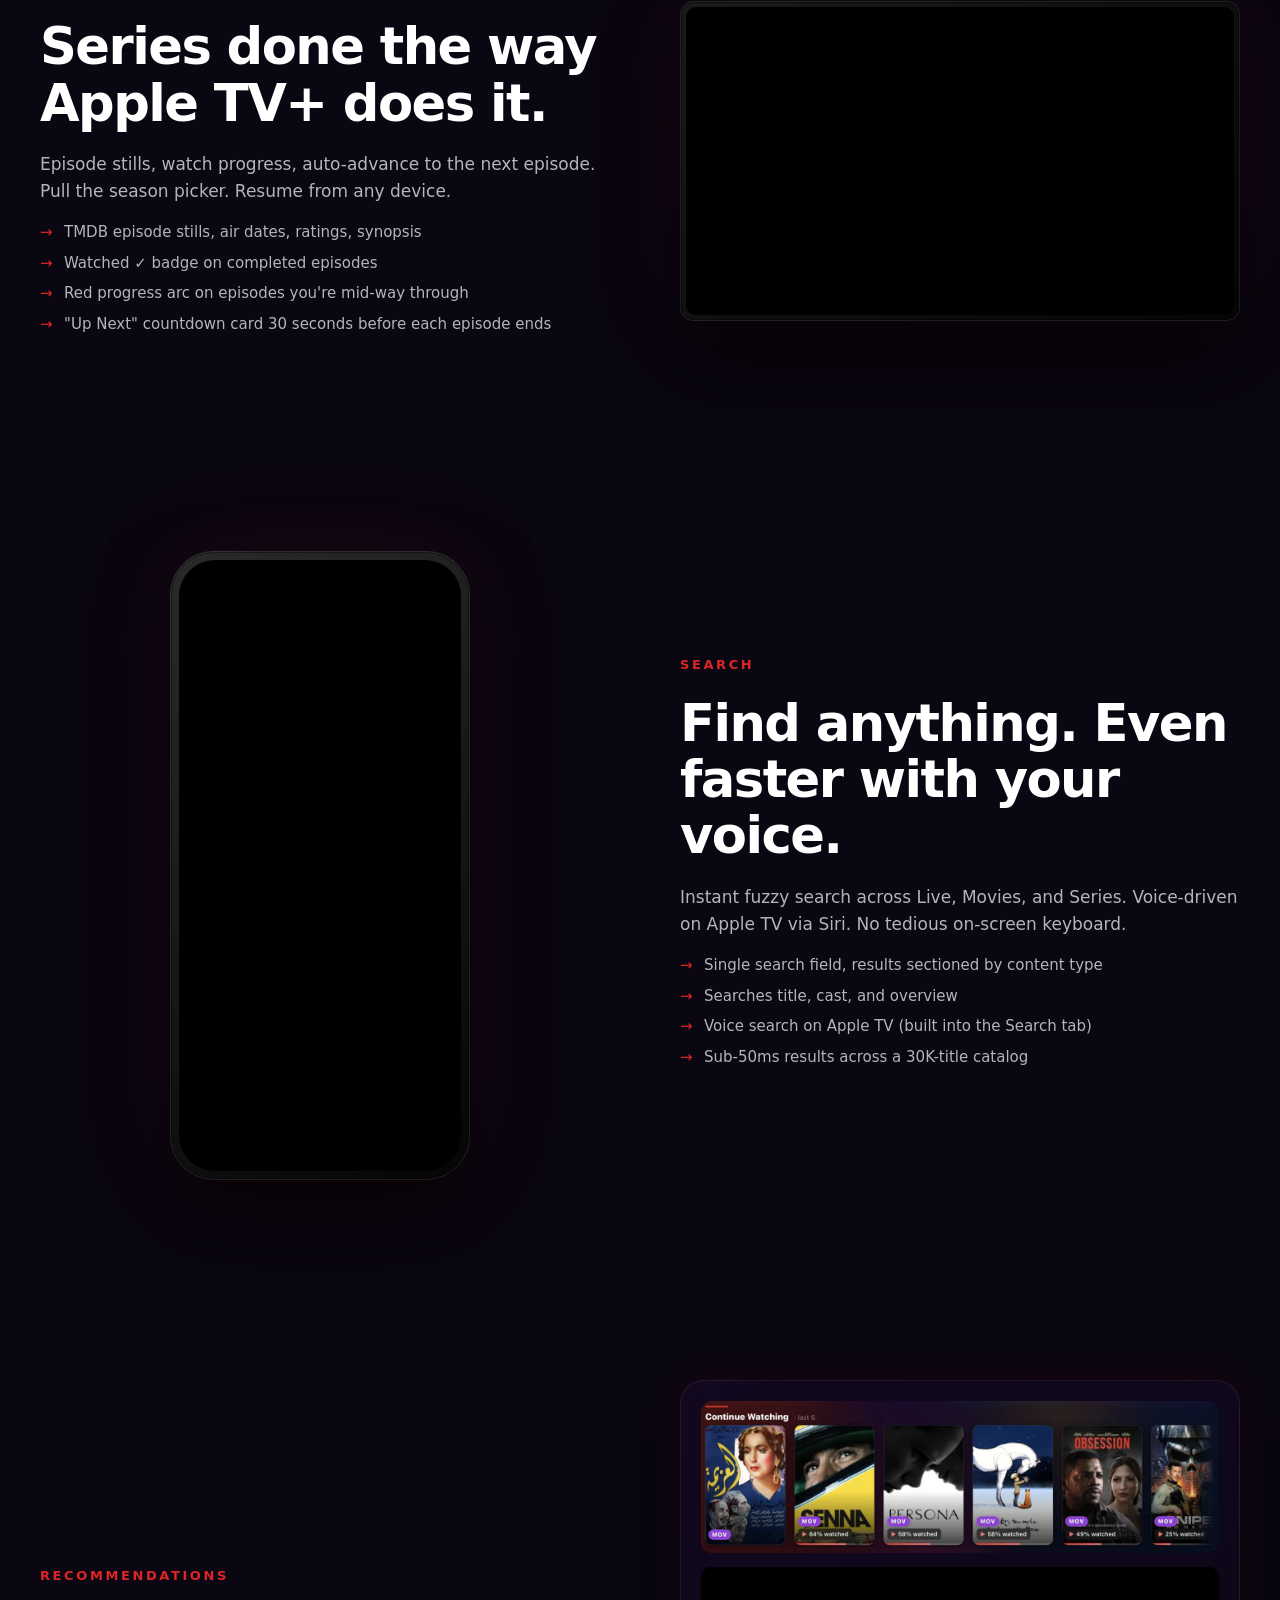
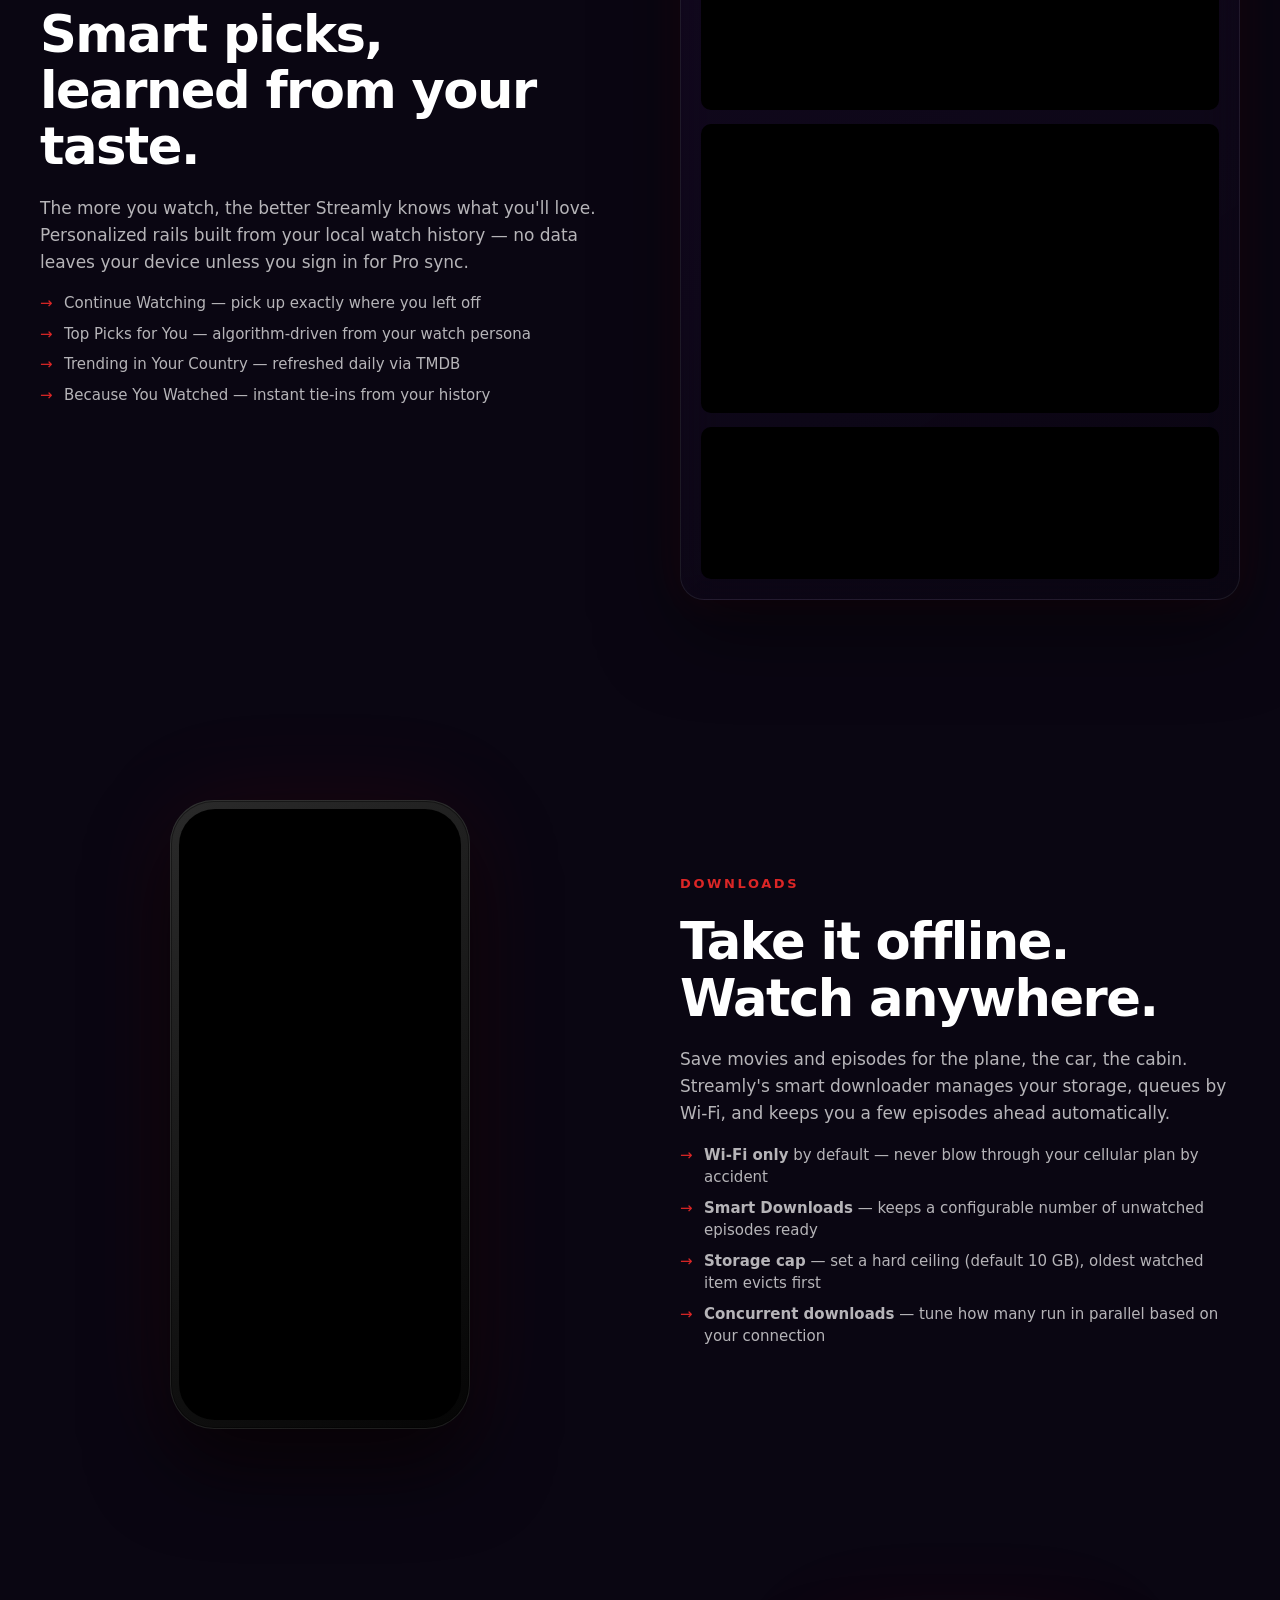
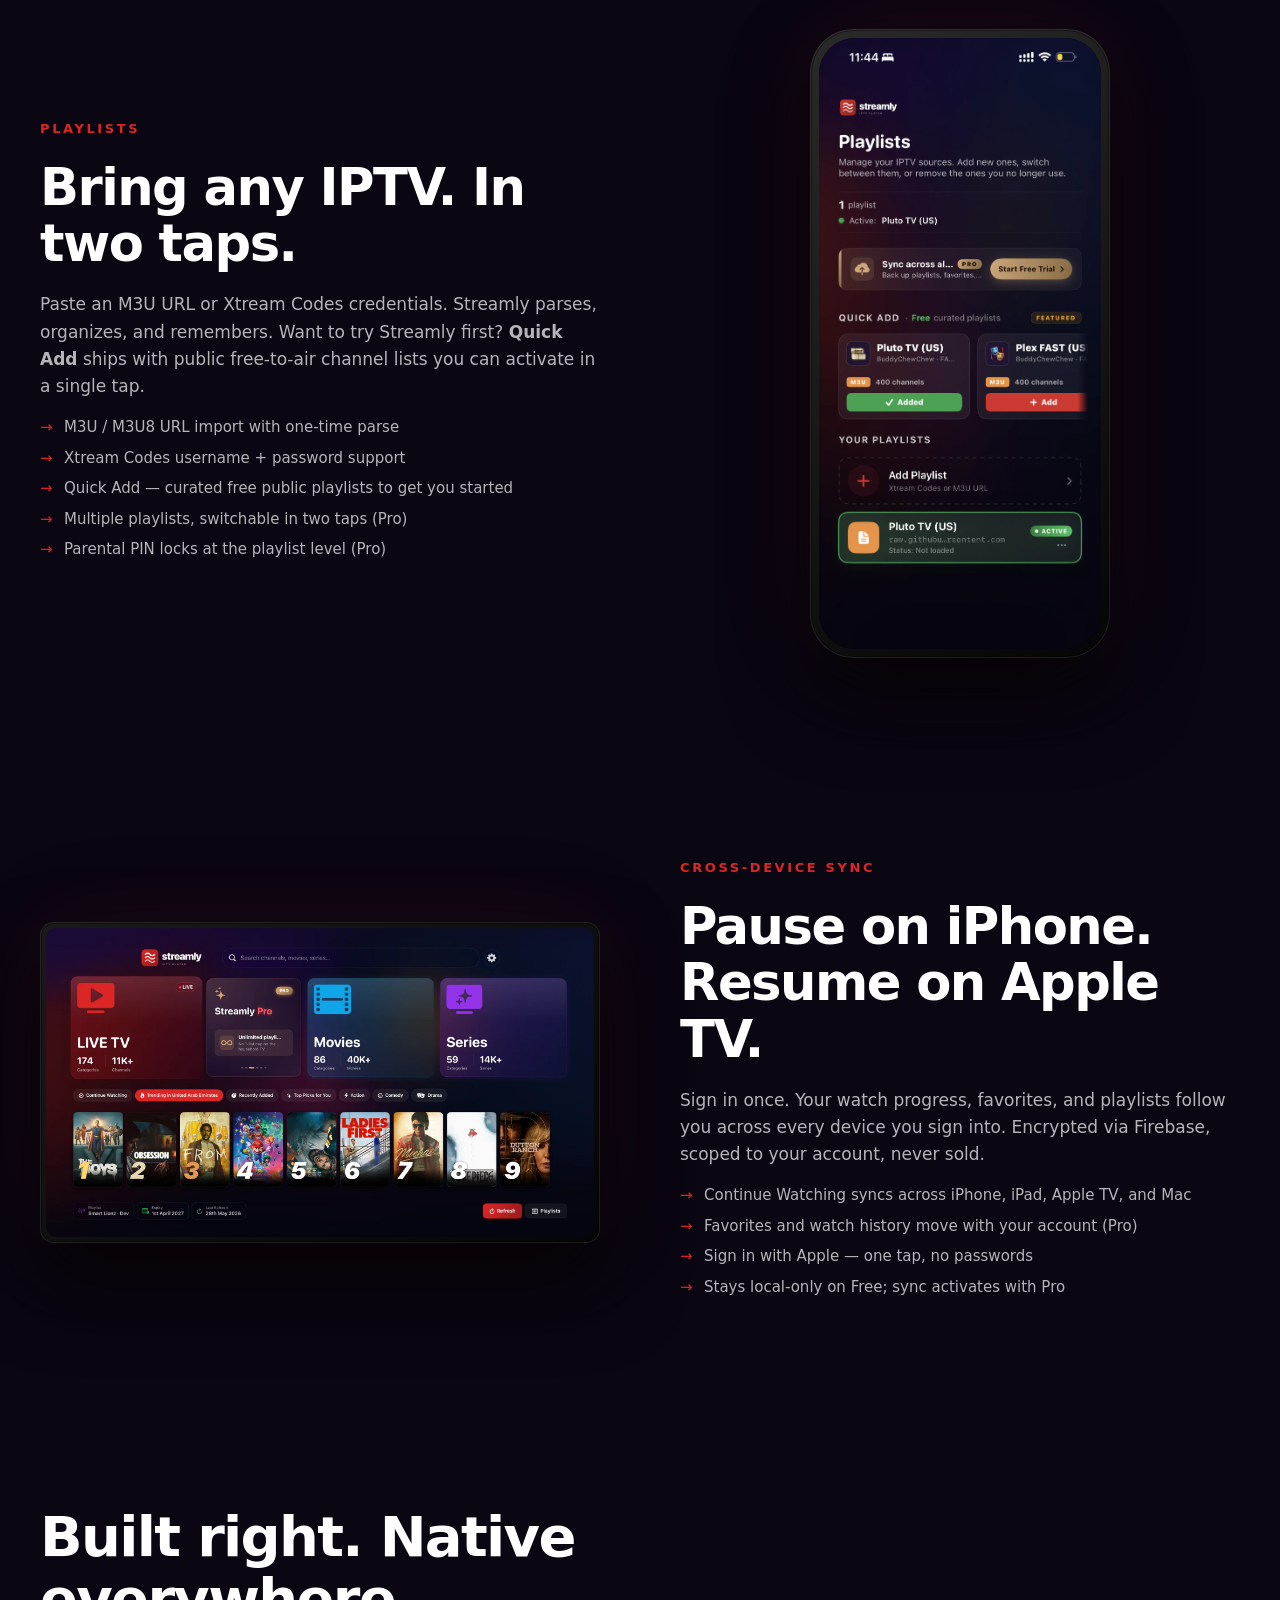
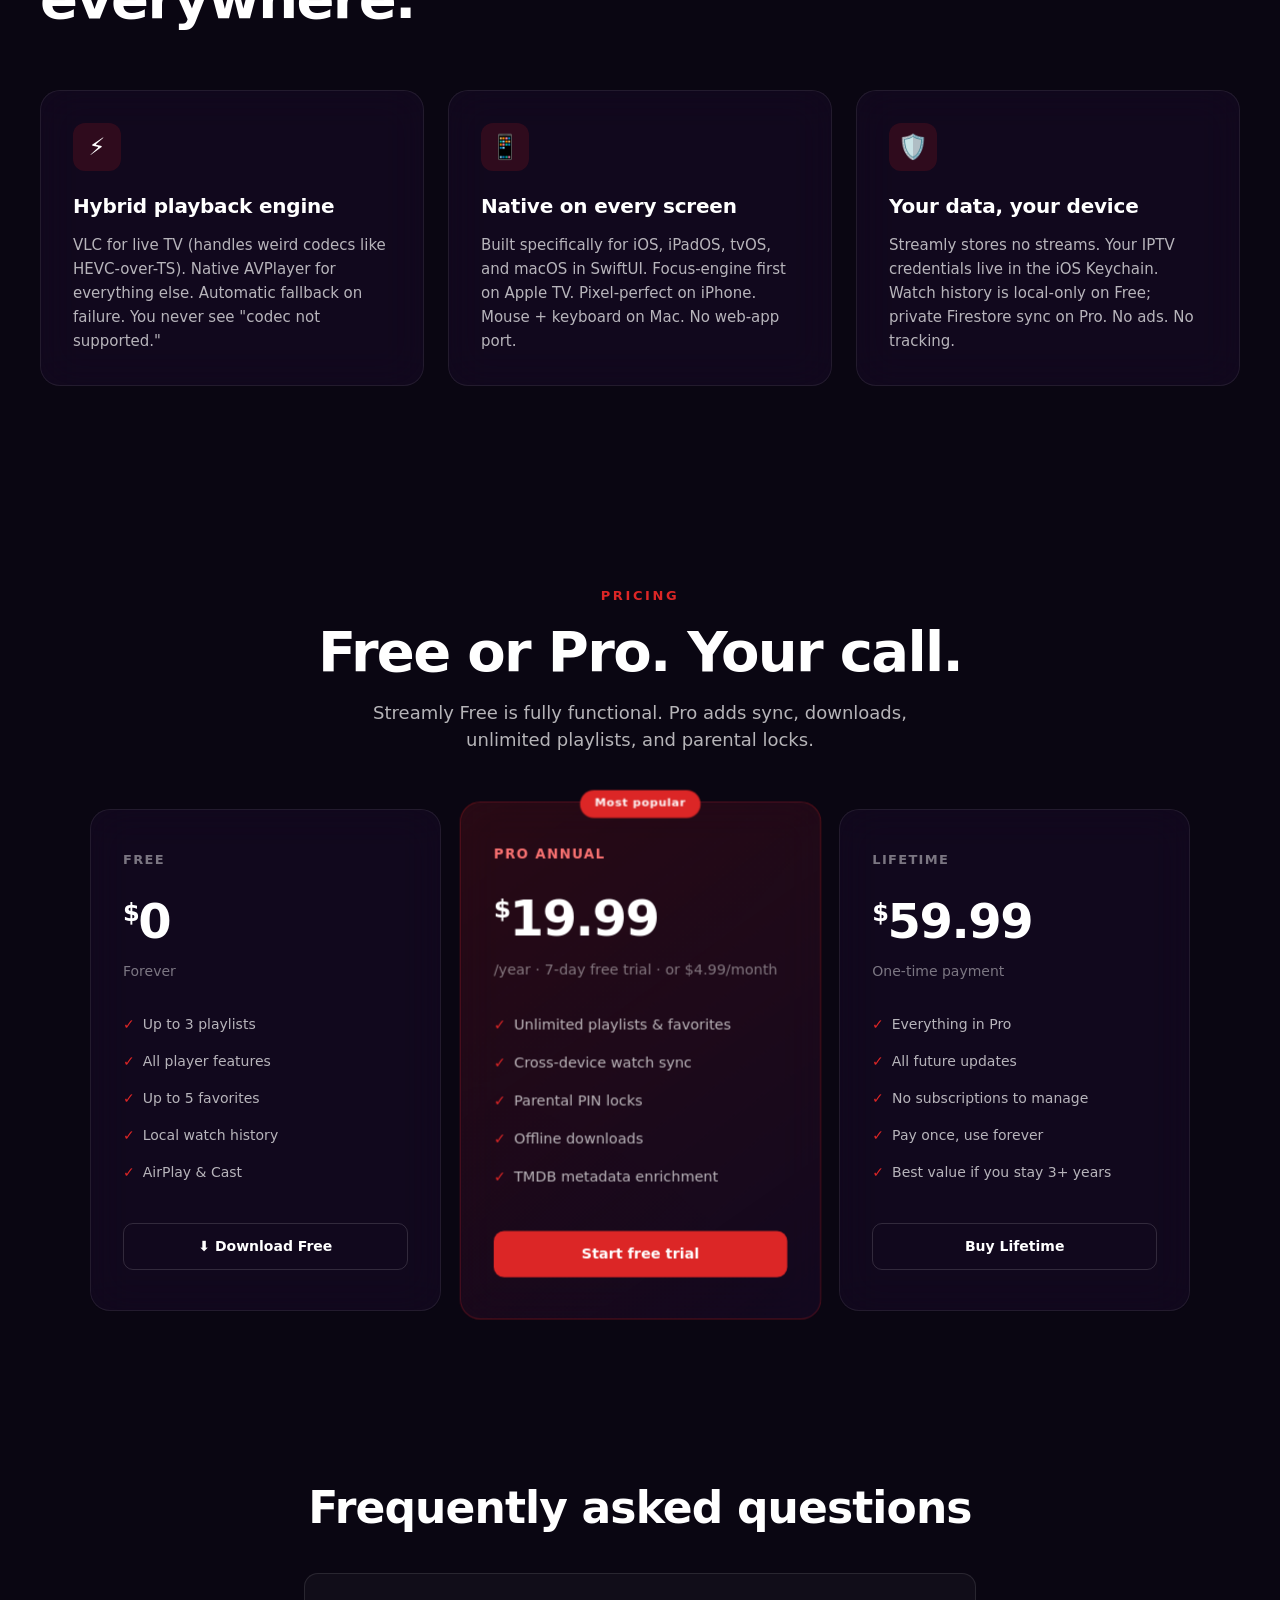
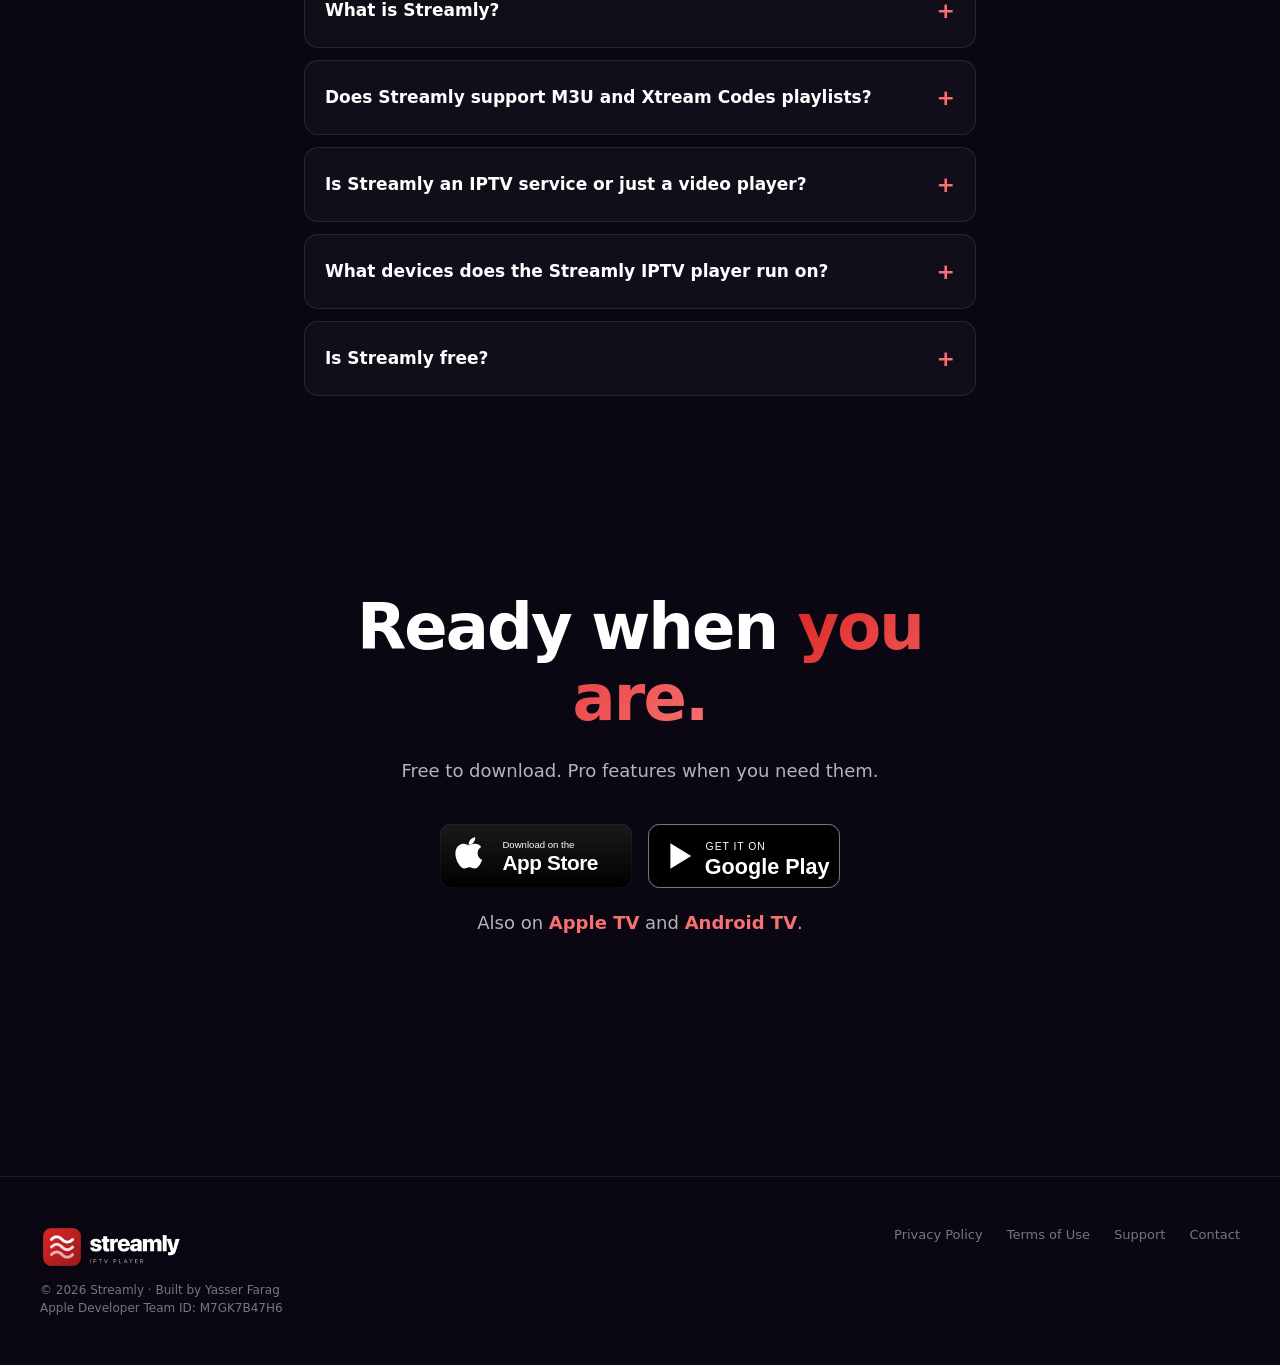
==== commit e9fab873: "Free tier is 5 favorites on the site, as it is in the app The pricing table and the lapsed-subscript" ====
--- a/index.html
+++ b/index.html
@@ -620,7 +620,7 @@
         <ul>
           <li>Up to 3 playlists</li>
           <li>All player features</li>
-          <li>Up to 6 favorites</li>
+          <li>Up to 5 favorites</li>
           <li>Local watch history</li>
           <li>AirPlay & Cast</li>
         </ul>
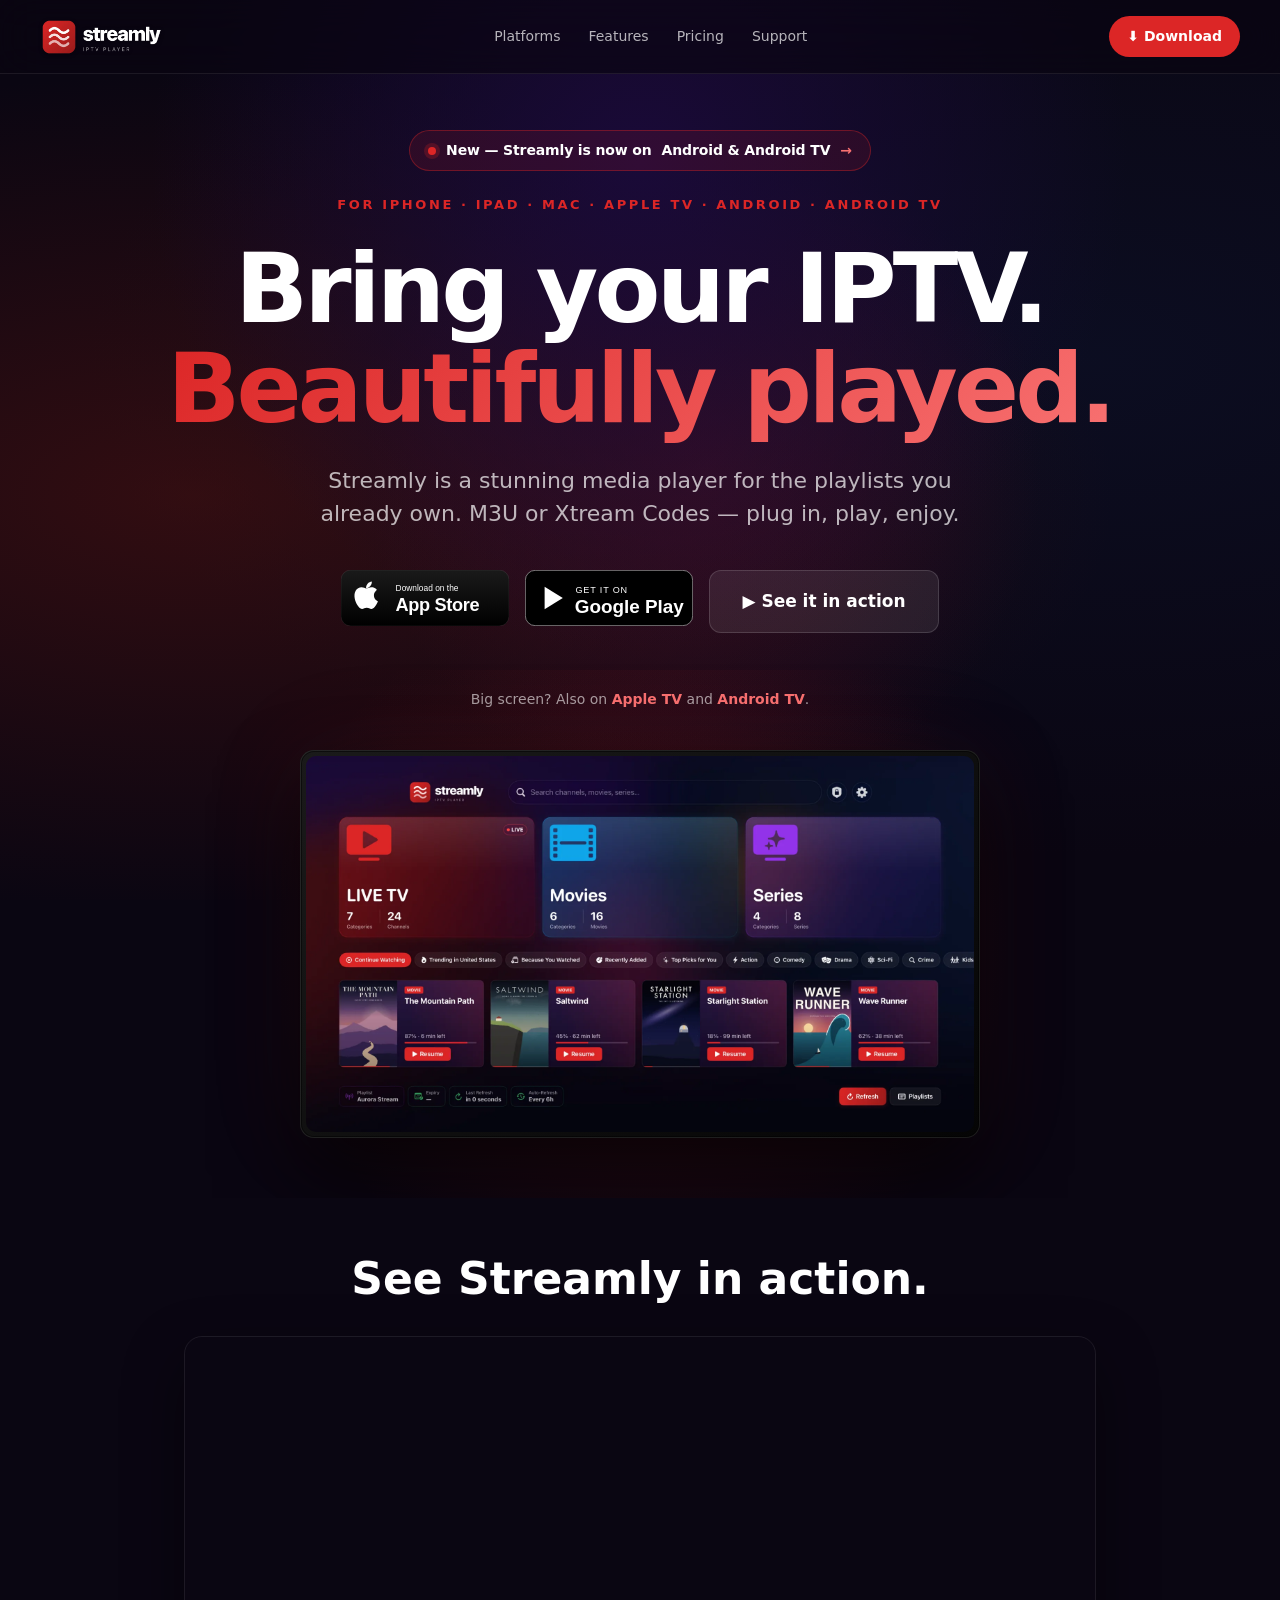
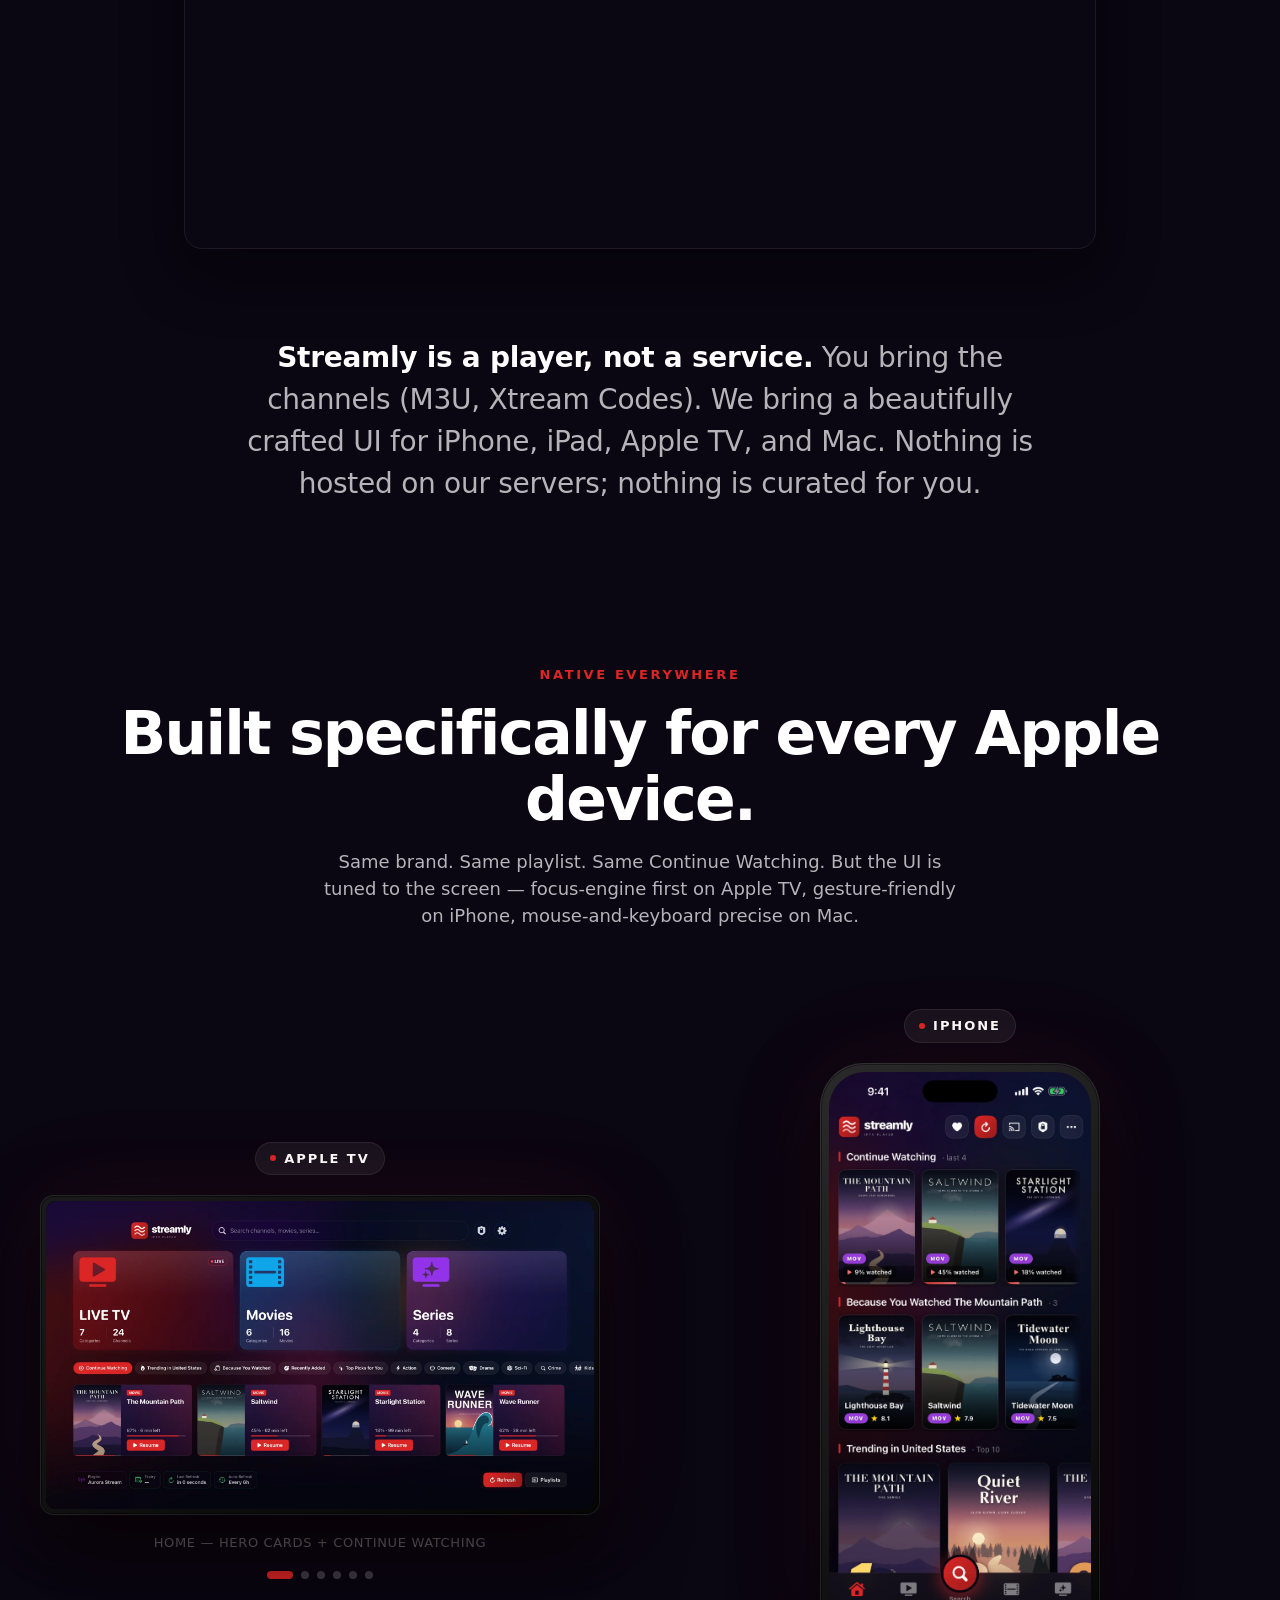
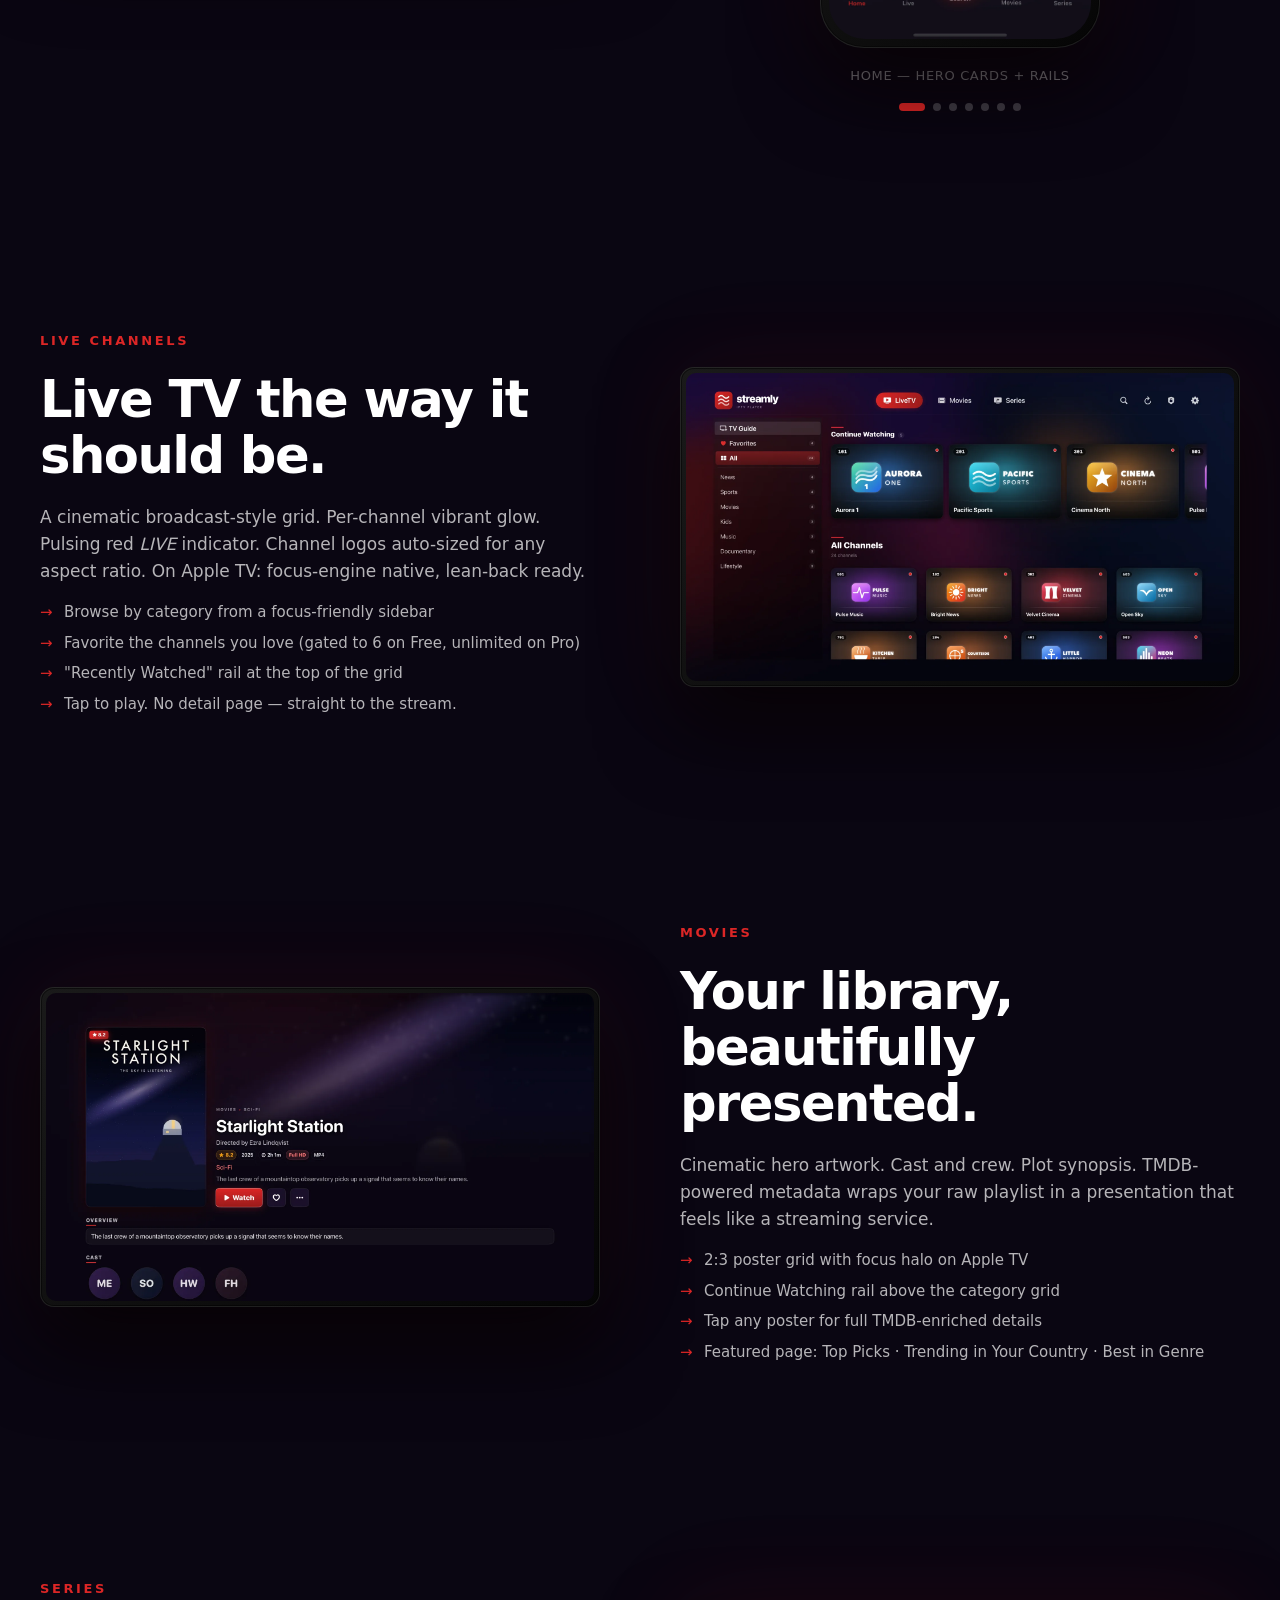
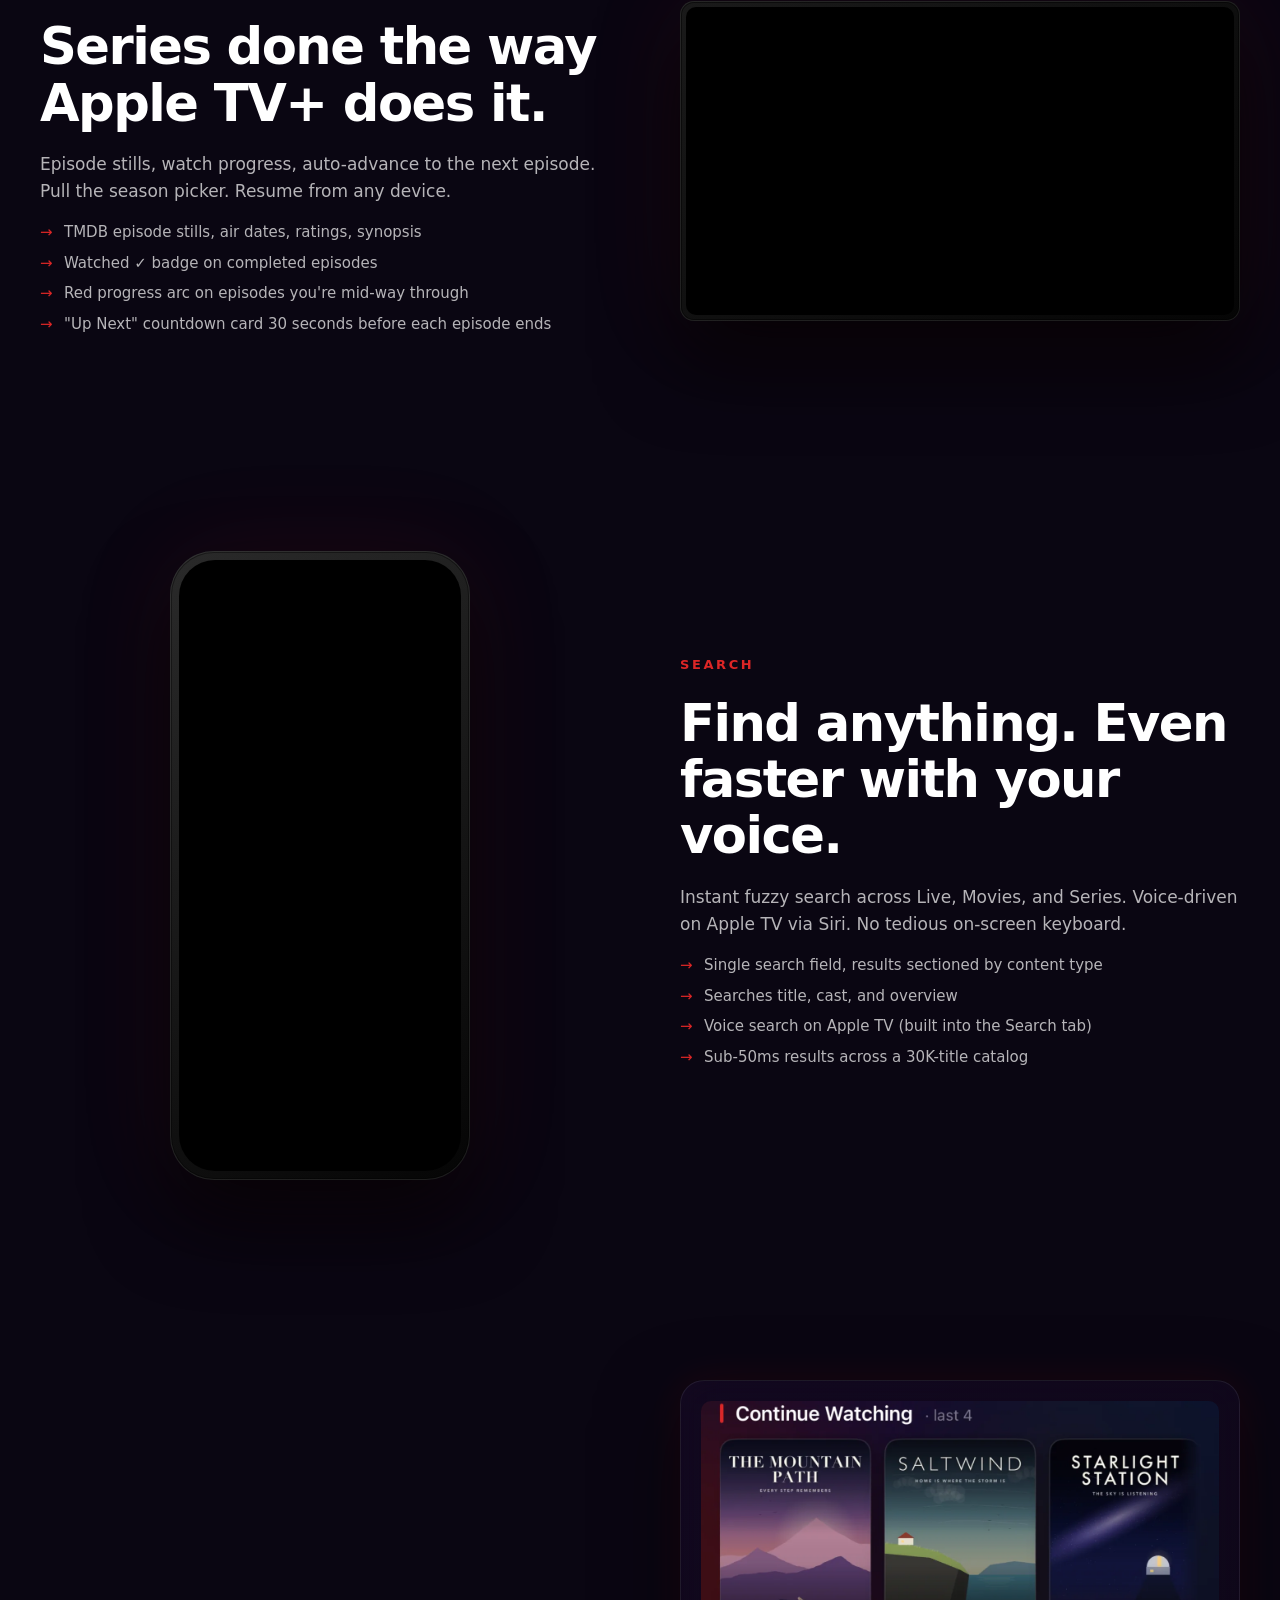
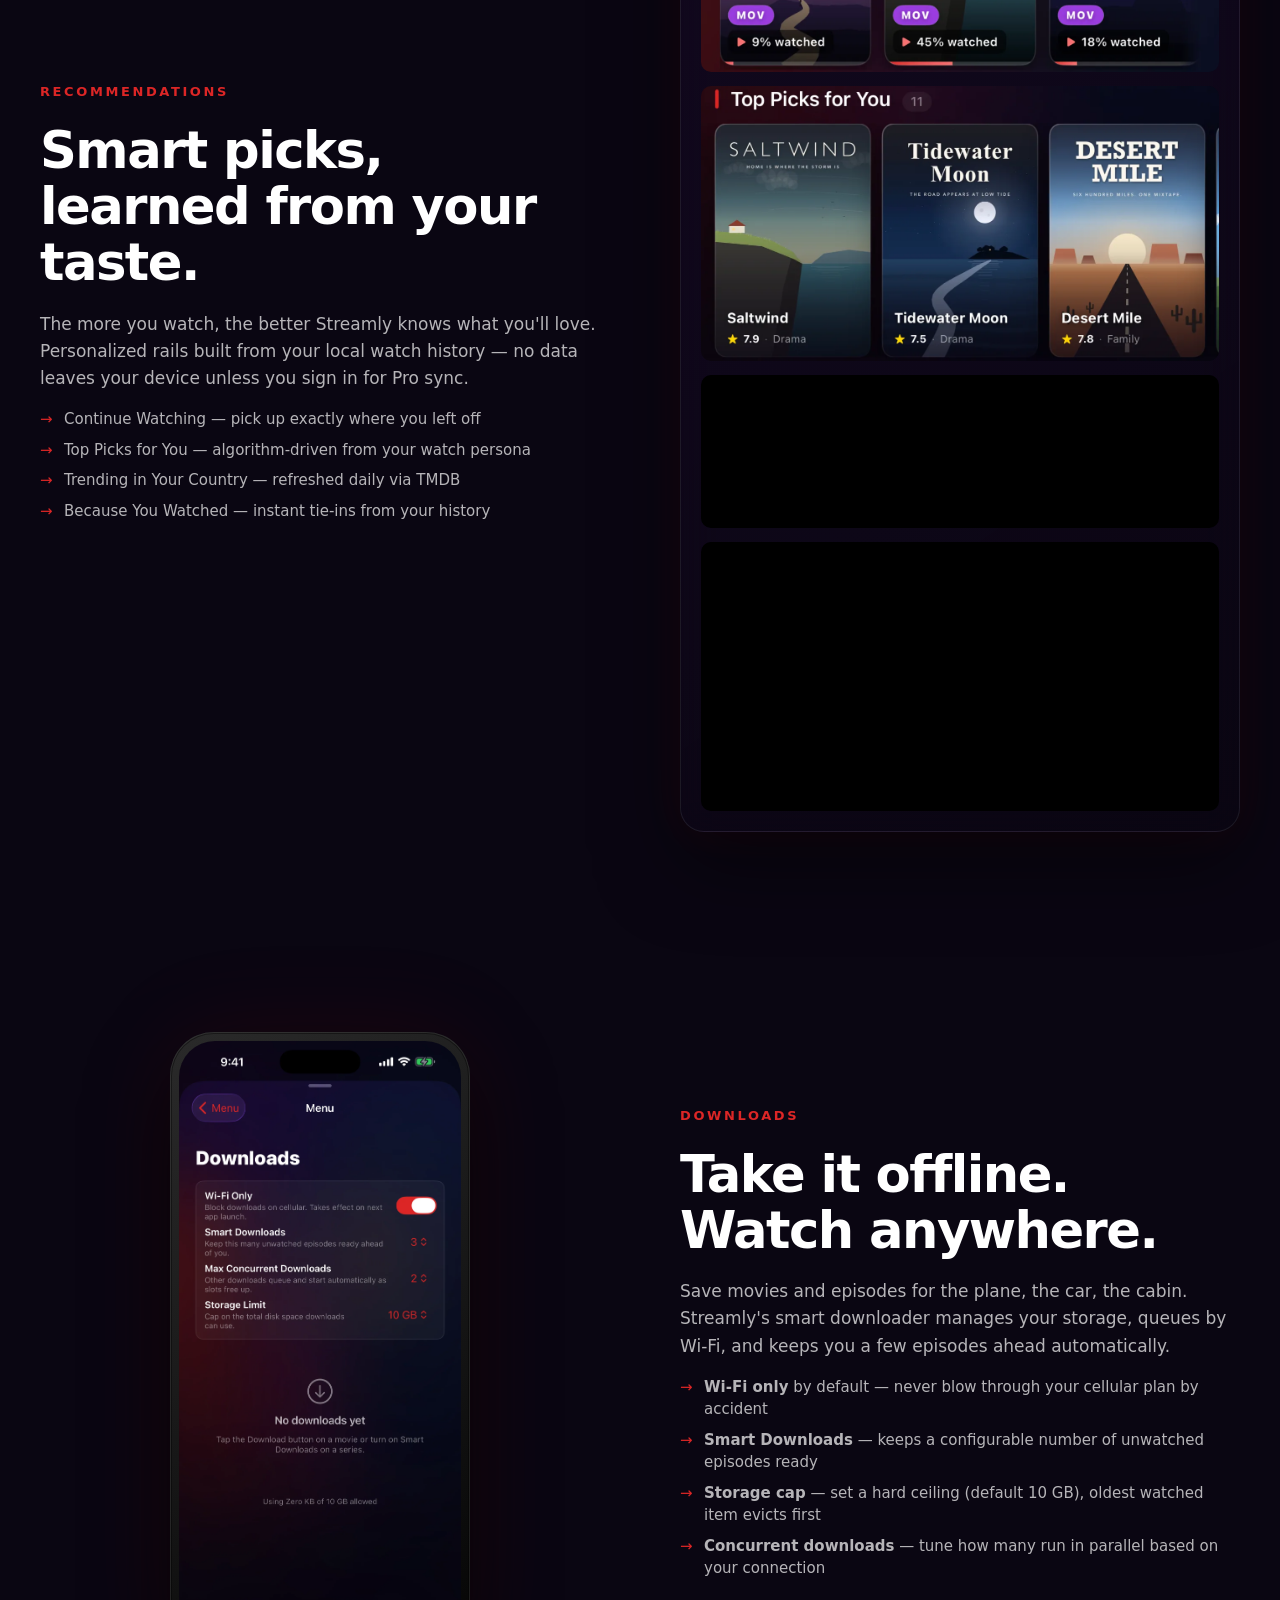
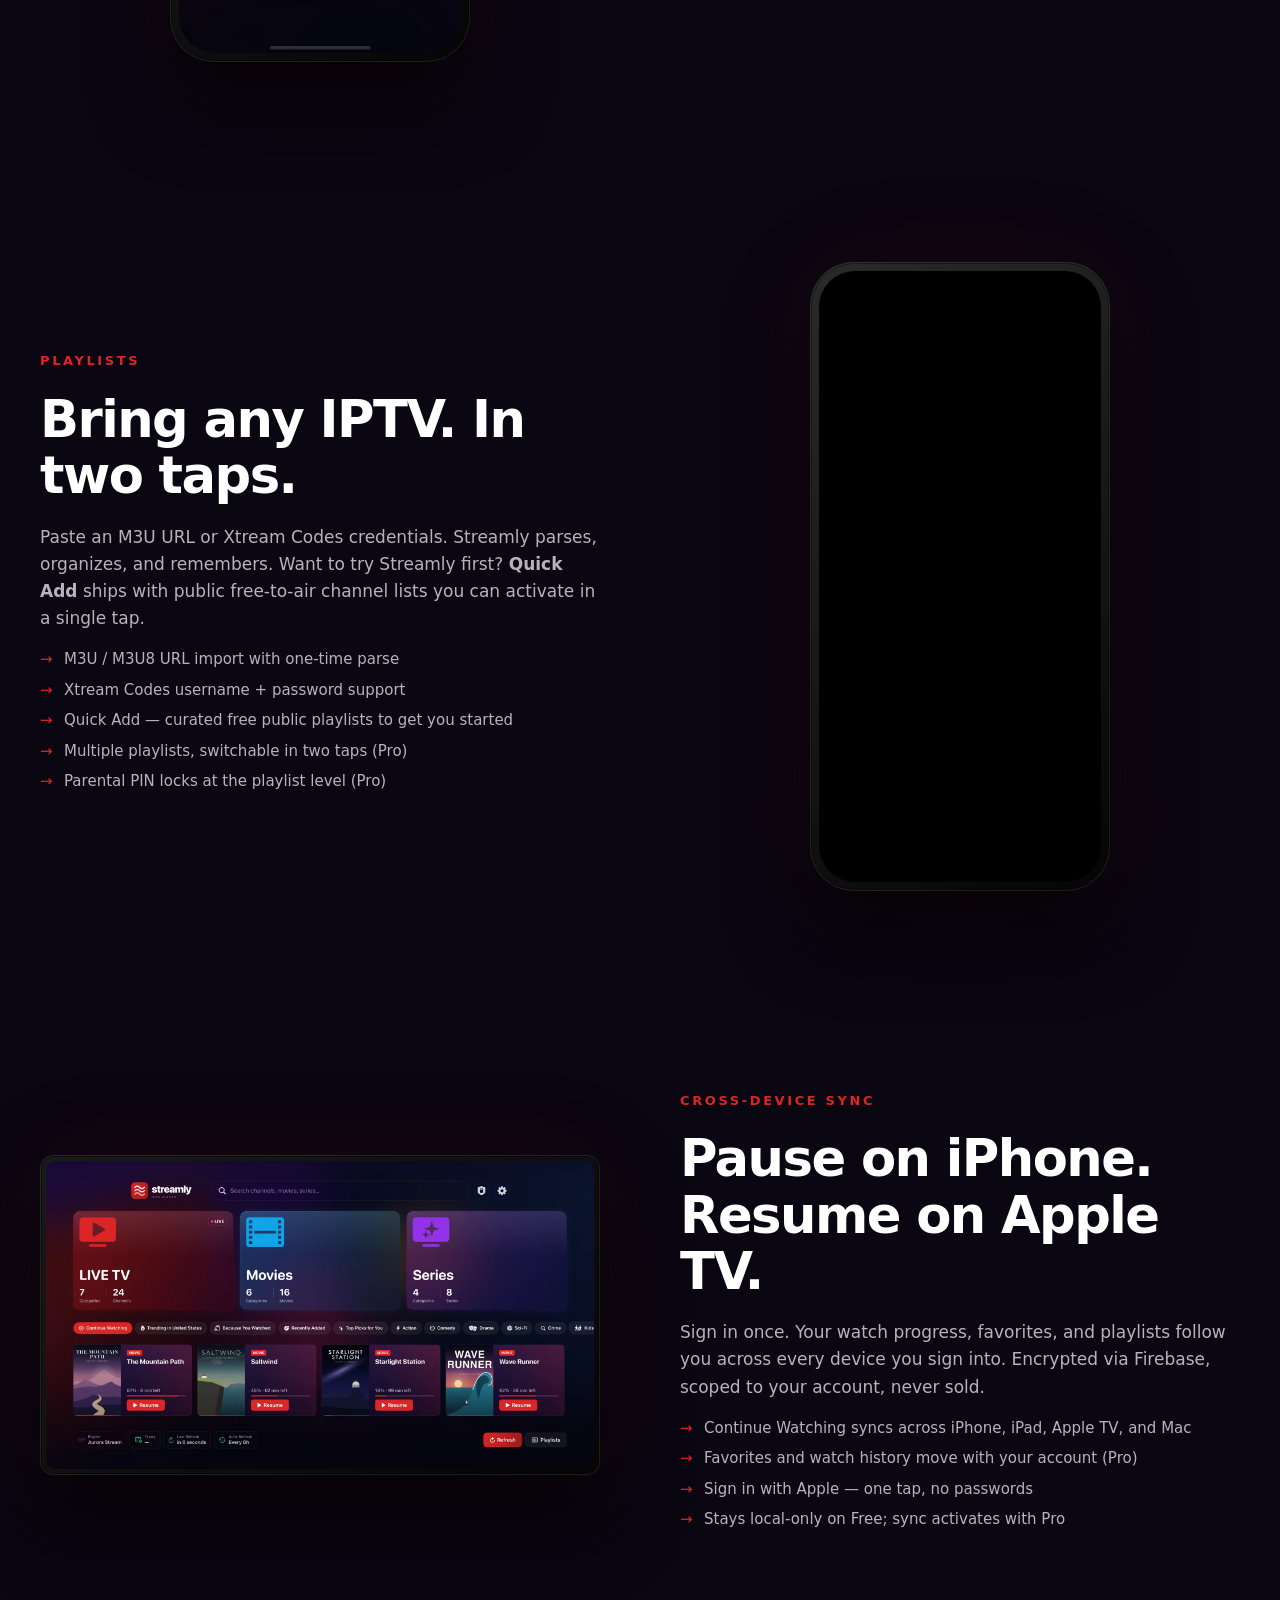
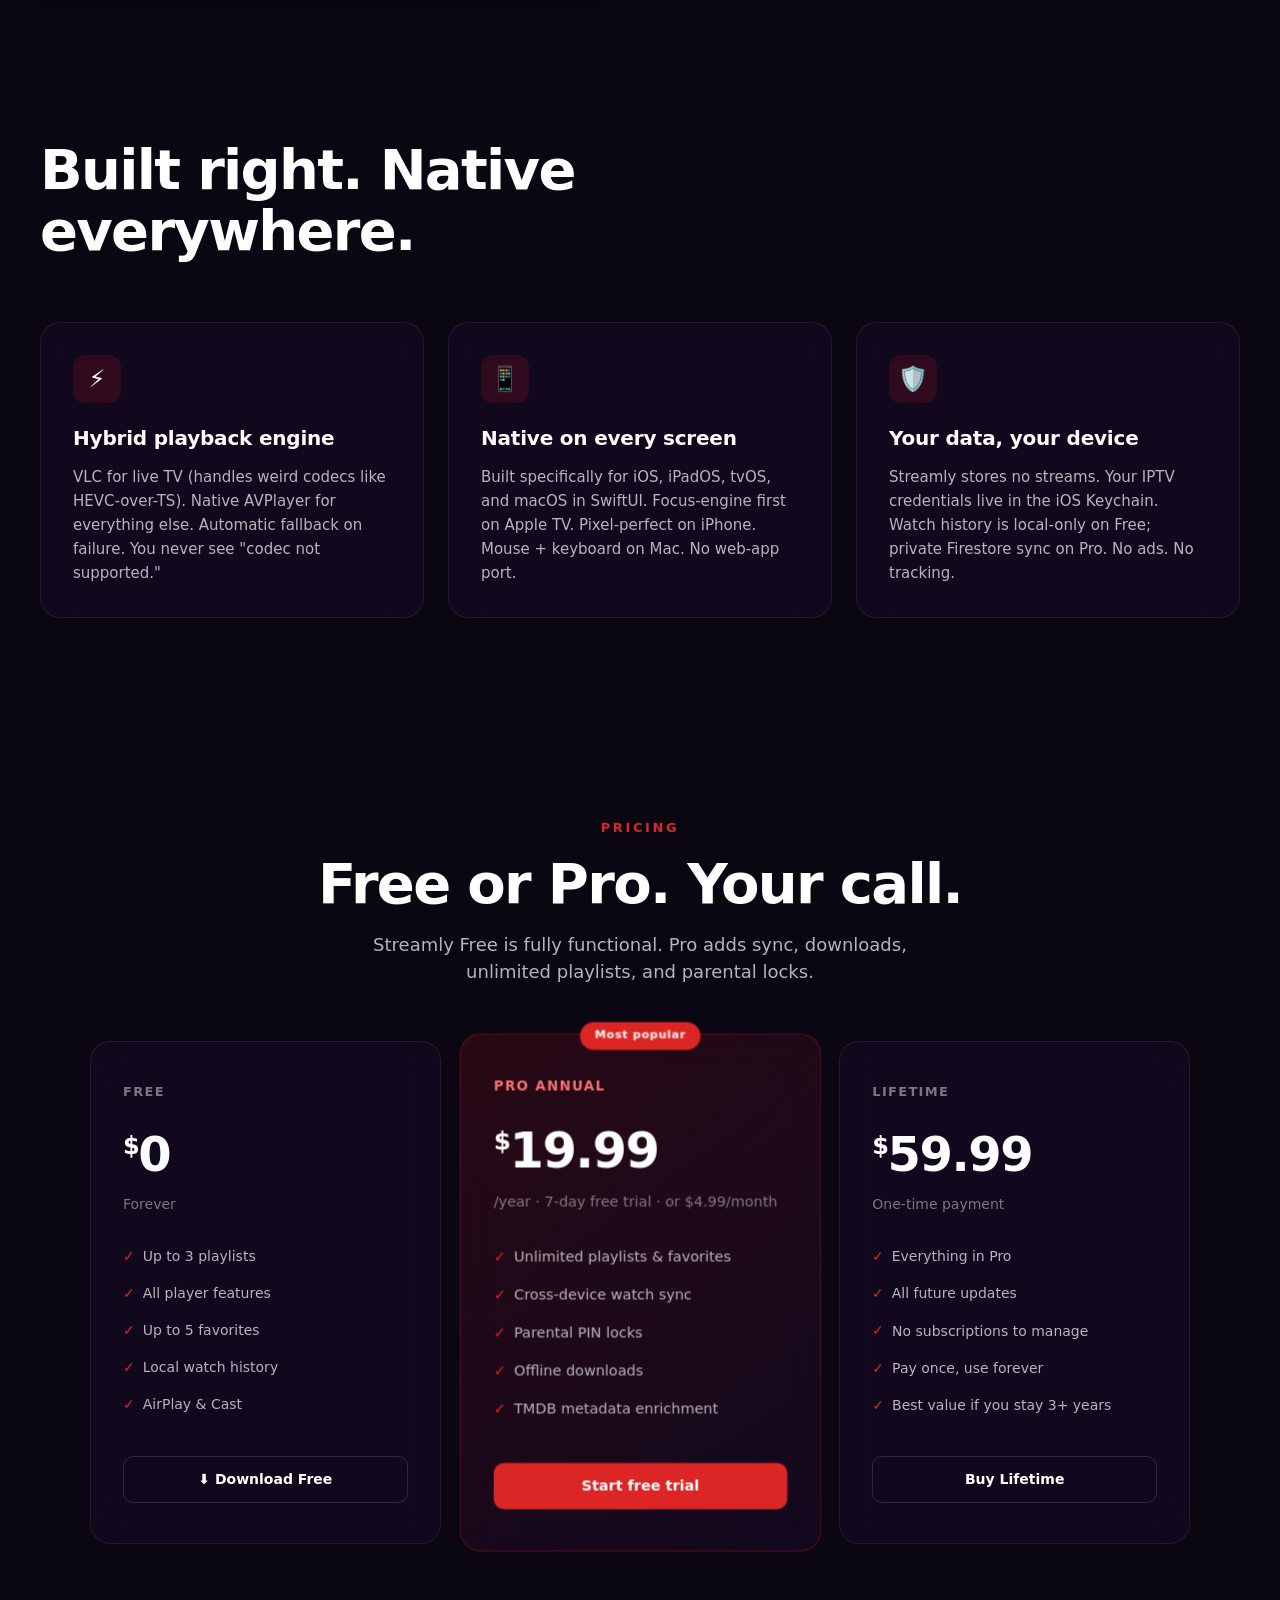
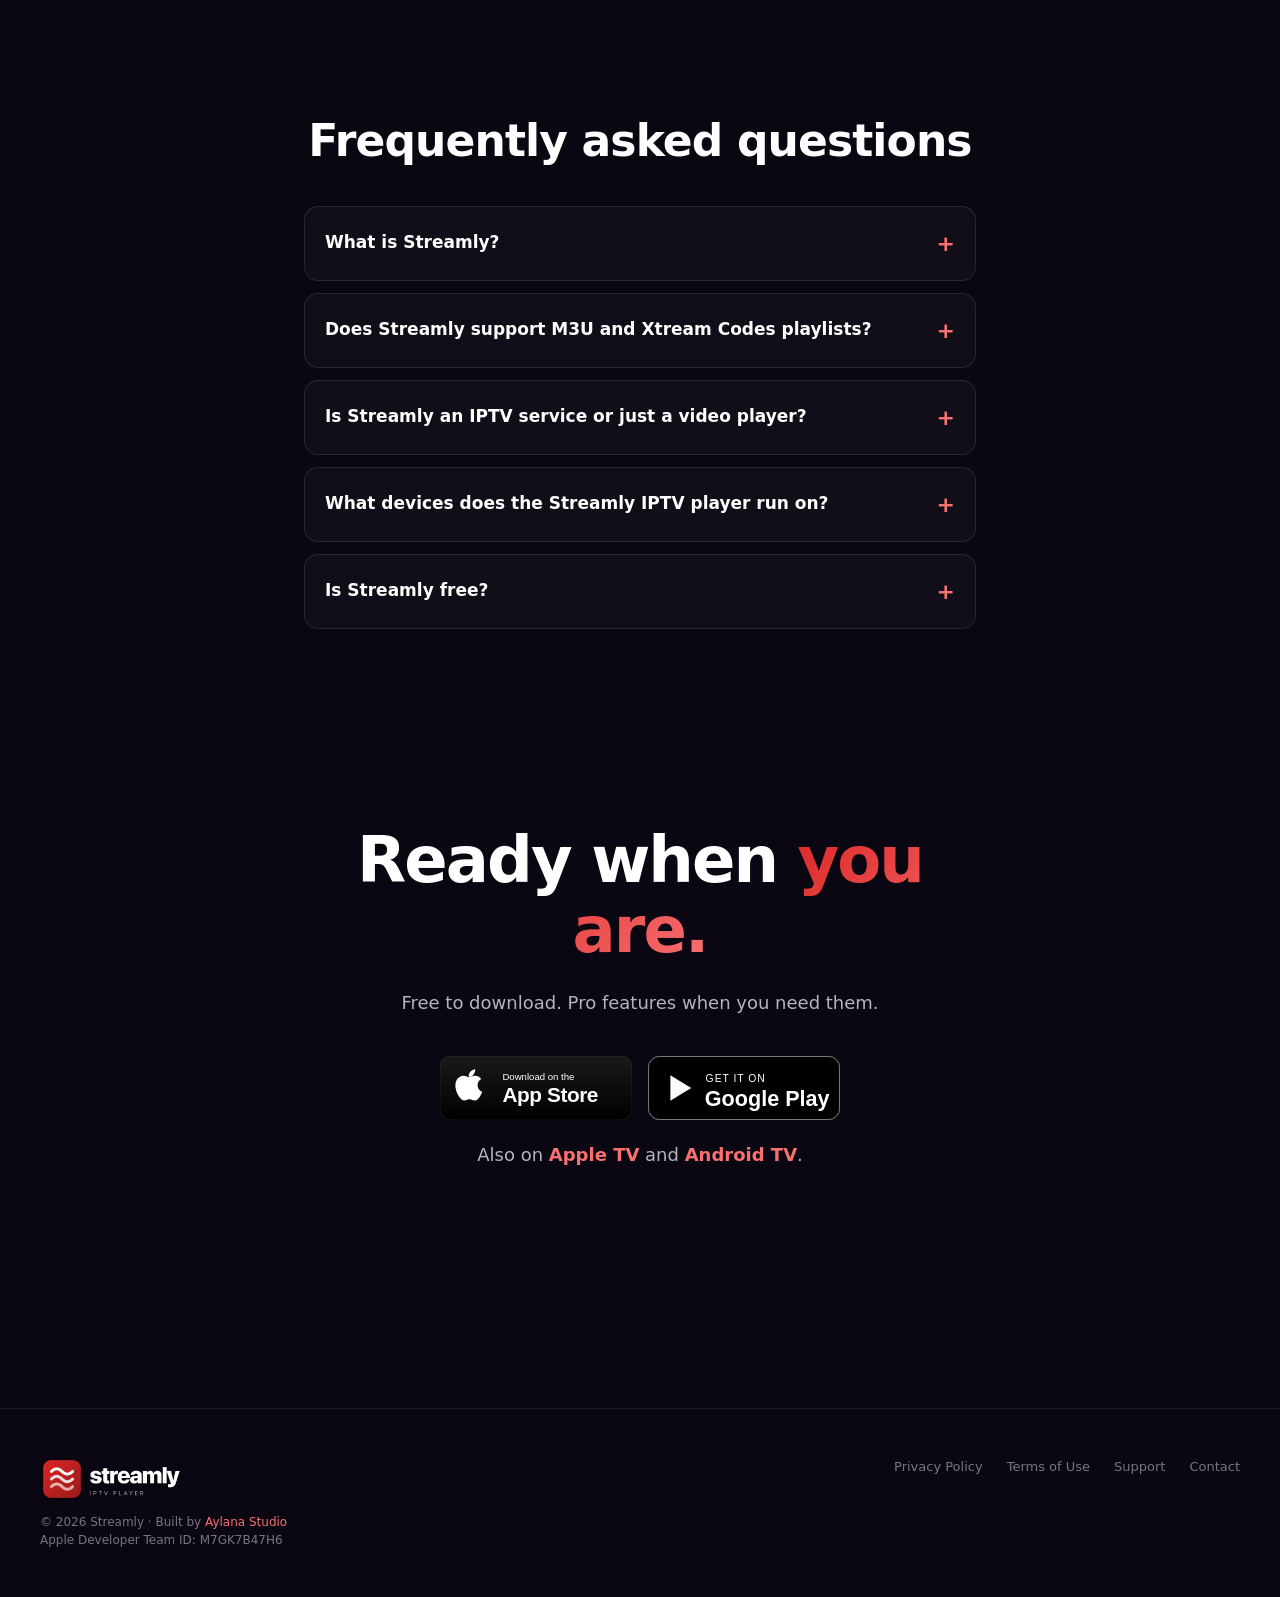
==== commit 20ed9121: "Privacy policy rewritten from the October data audit; push notifications; Aylana Studio as the devel" ====
--- a/index.html
+++ b/index.html
@@ -56,7 +56,7 @@
       ],
       "image": "https://streamly-app.github.io/assets/banners/streamly-og-1200x630.png",
       "description": "Streamly is an IPTV player and video player for iPhone, iPad, Apple TV, Mac, Android, and Android TV. Bring your own M3U or Xtream Codes playlist and Streamly turns it into a clean, fast player — channel grid, posters, search, favorites, and Picture-in-Picture. Streamly does not host, sell, or provide any video content.",
-      "author": { "@type": "Person", "name": "Yasser Farag" },
+      "author": { "@type": "Organization", "name": "Aylana Studio", "url": "https://aylanastudio.github.io" },
       "offers": {
         "@type": "AggregateOffer",
         "lowPrice": "0",
@@ -711,7 +711,7 @@
       <a href="/" class="logo-img">
         <img src="assets/logo-horizontal.webp" alt="Streamly" width="1200" height="300">
       </a>
-      <p>© 2026 Streamly · Built by Yasser Farag<br/>Apple Developer Team ID: M7GK7B47H6</p>
+      <p>© 2026 Streamly · Built by <a href="https://aylanastudio.github.io">Aylana Studio</a><br/>Apple Developer Team ID: M7GK7B47H6</p>
     </div>
     <div class="links">
       <a href="privacy.html">Privacy Policy</a>
